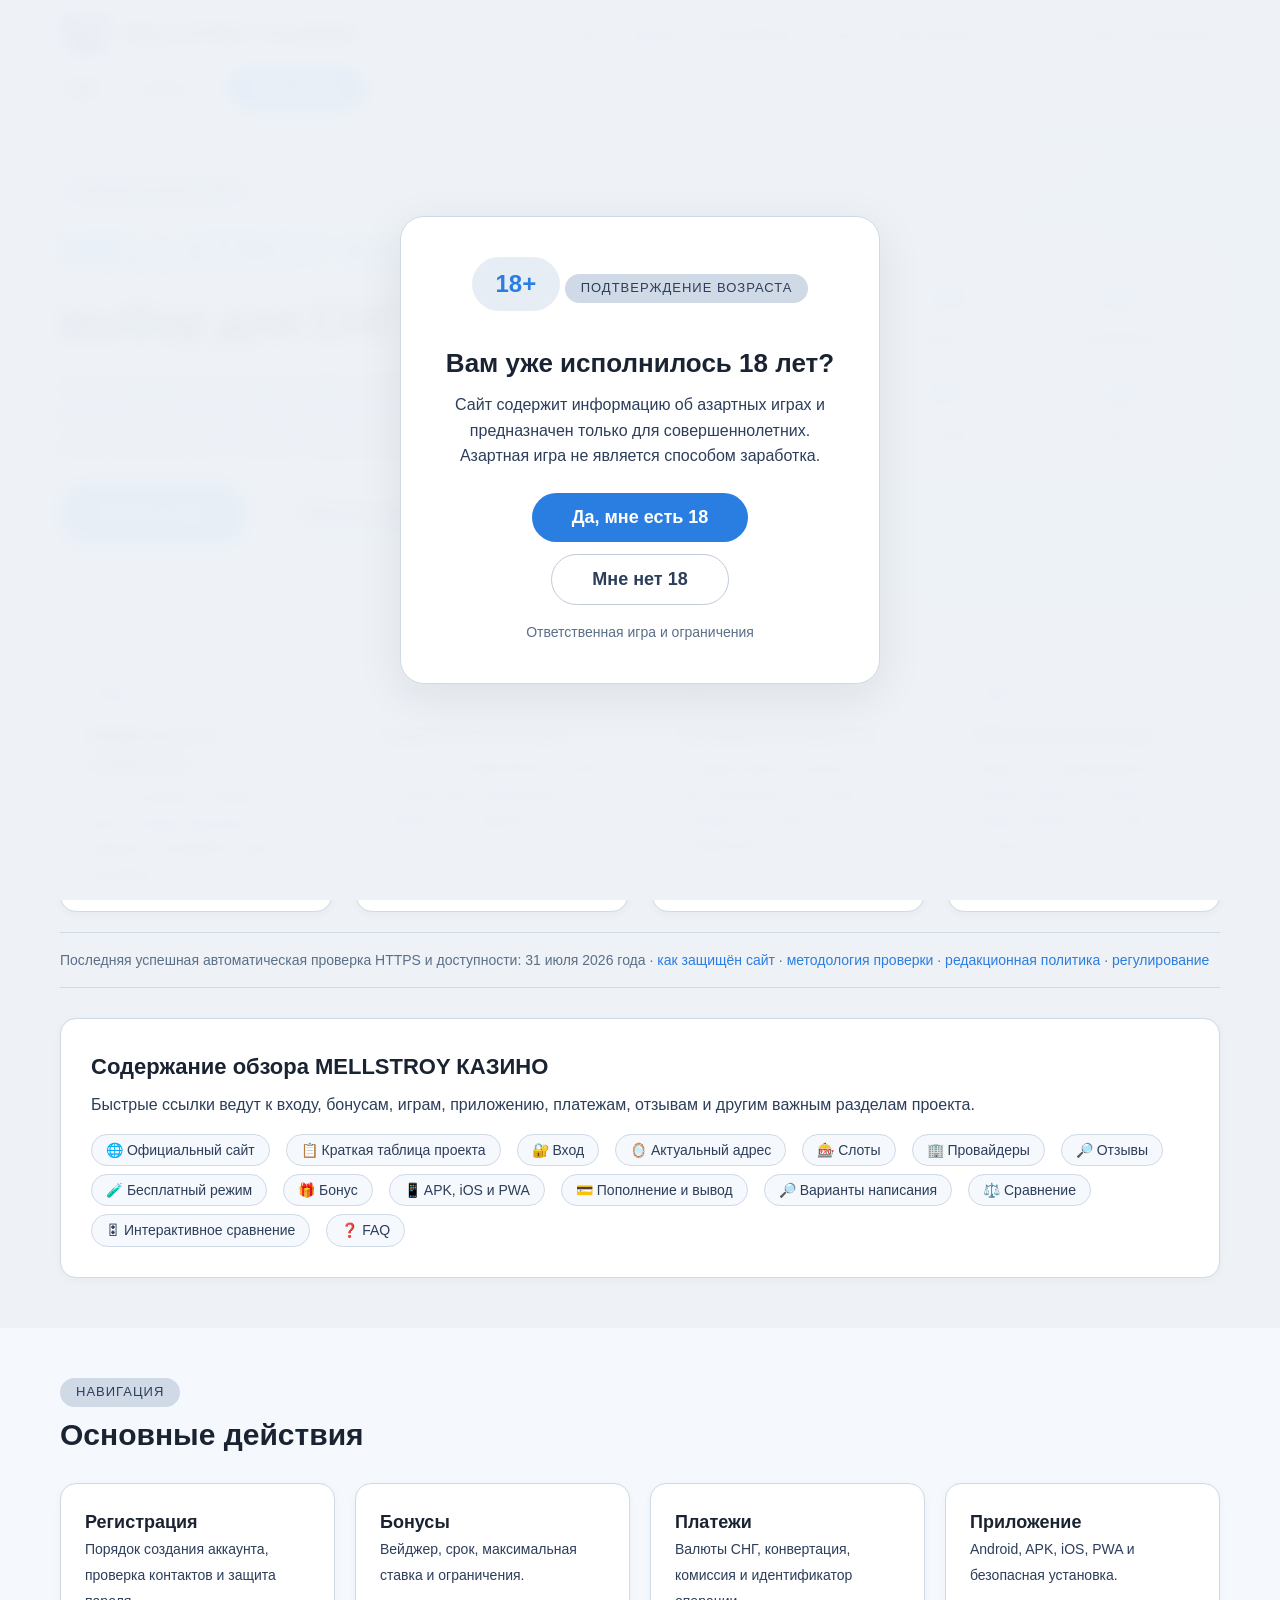
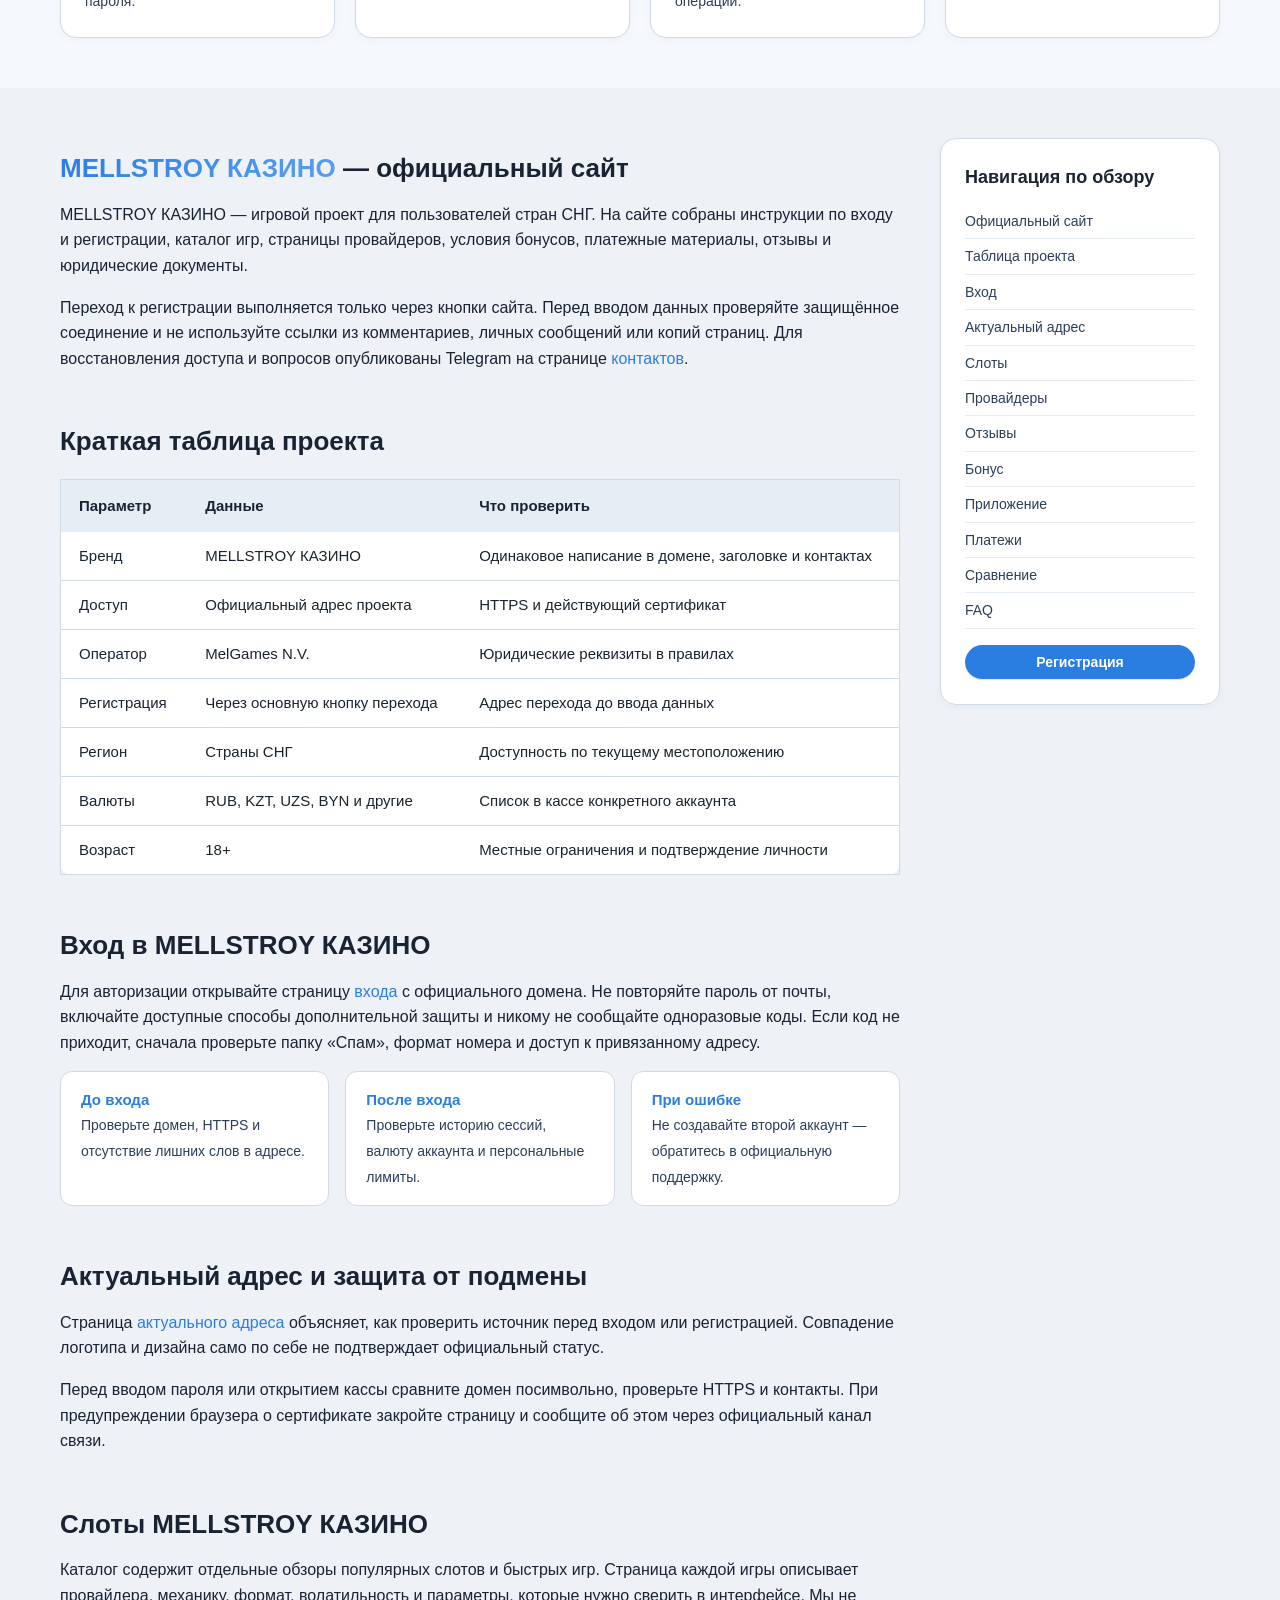
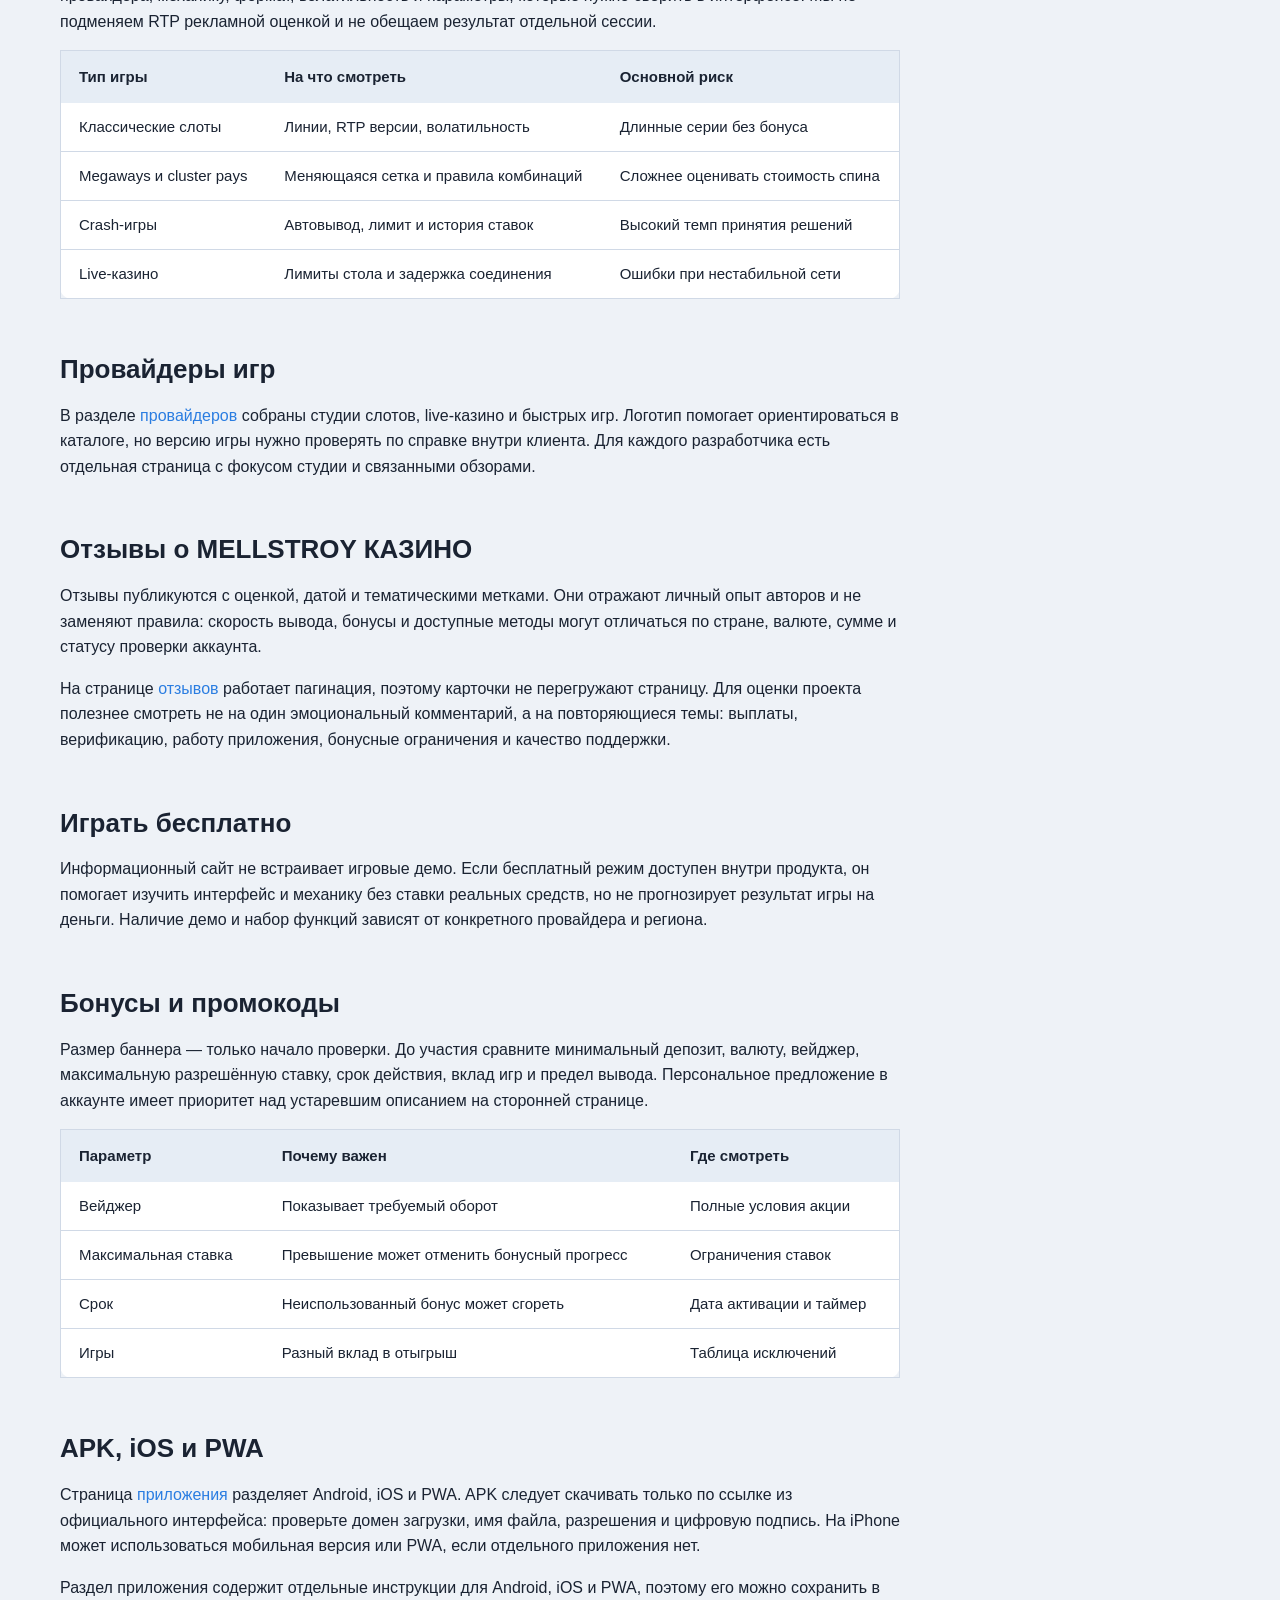
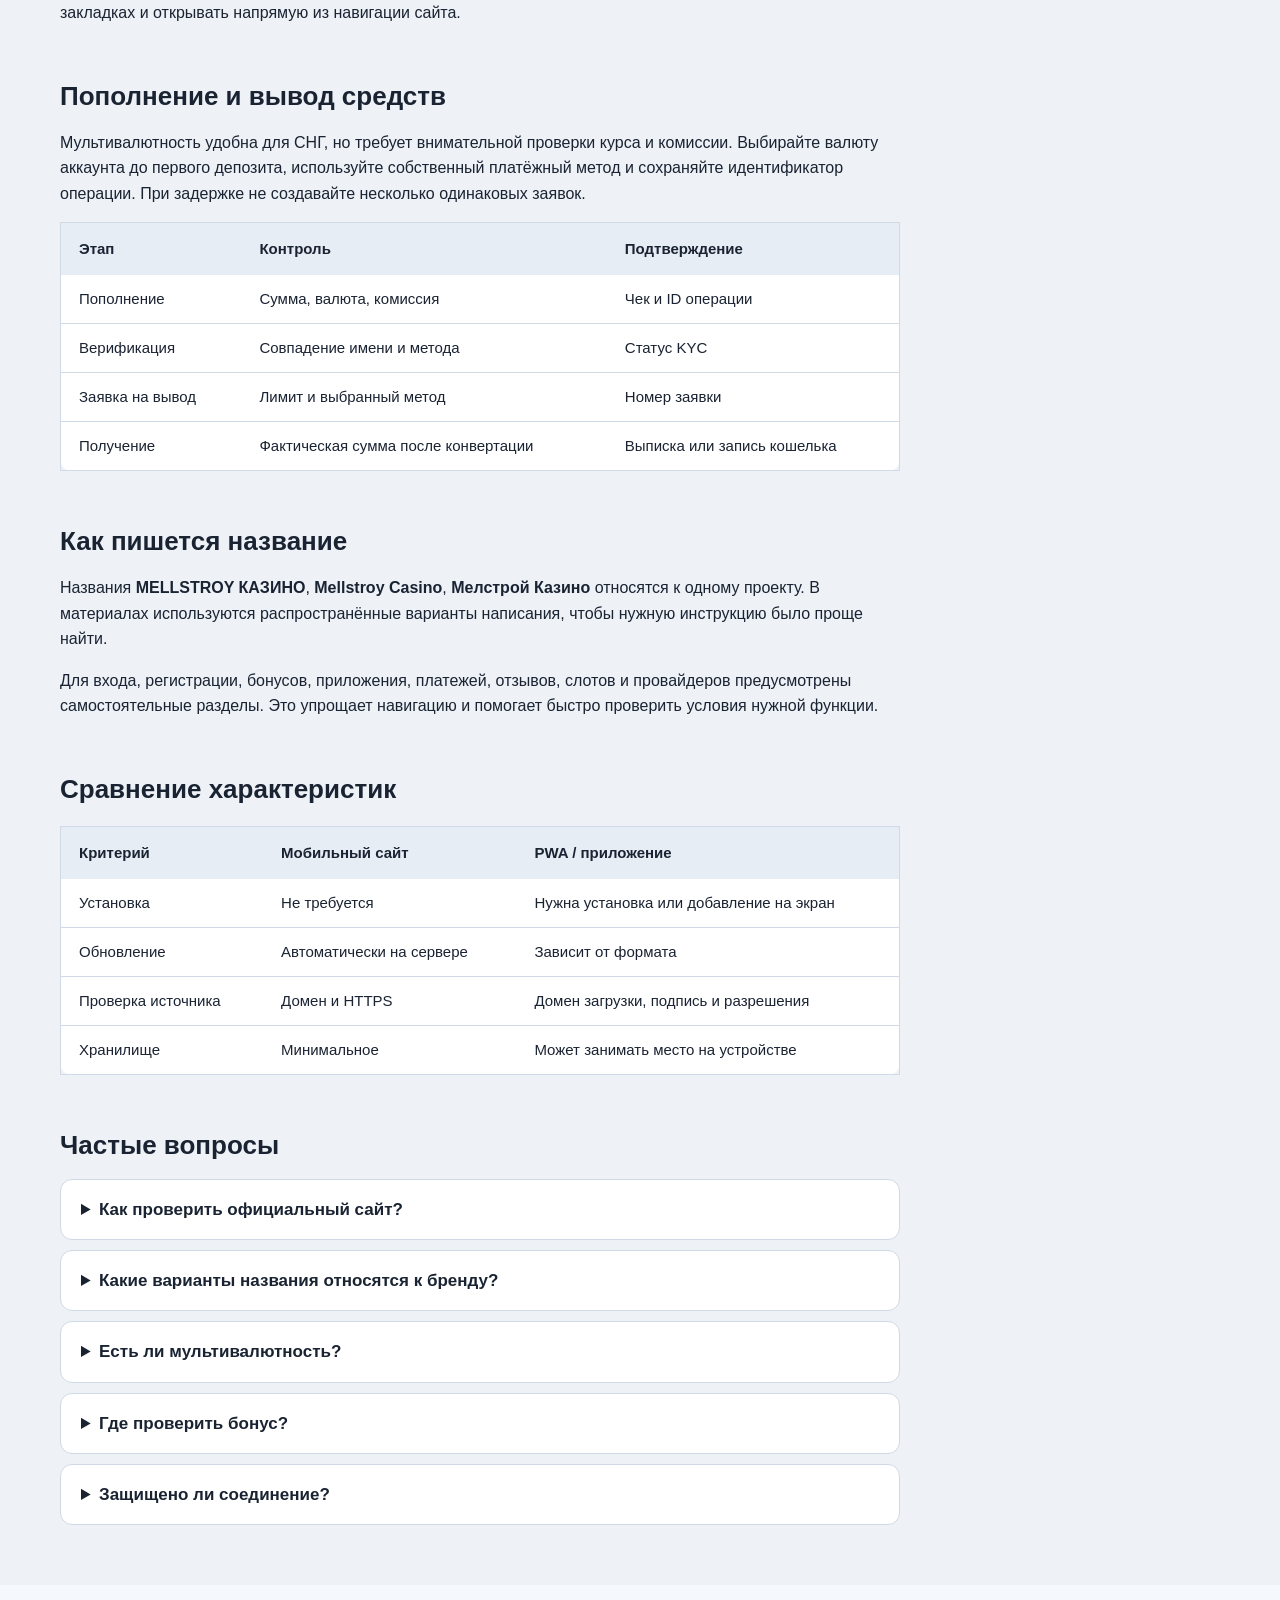
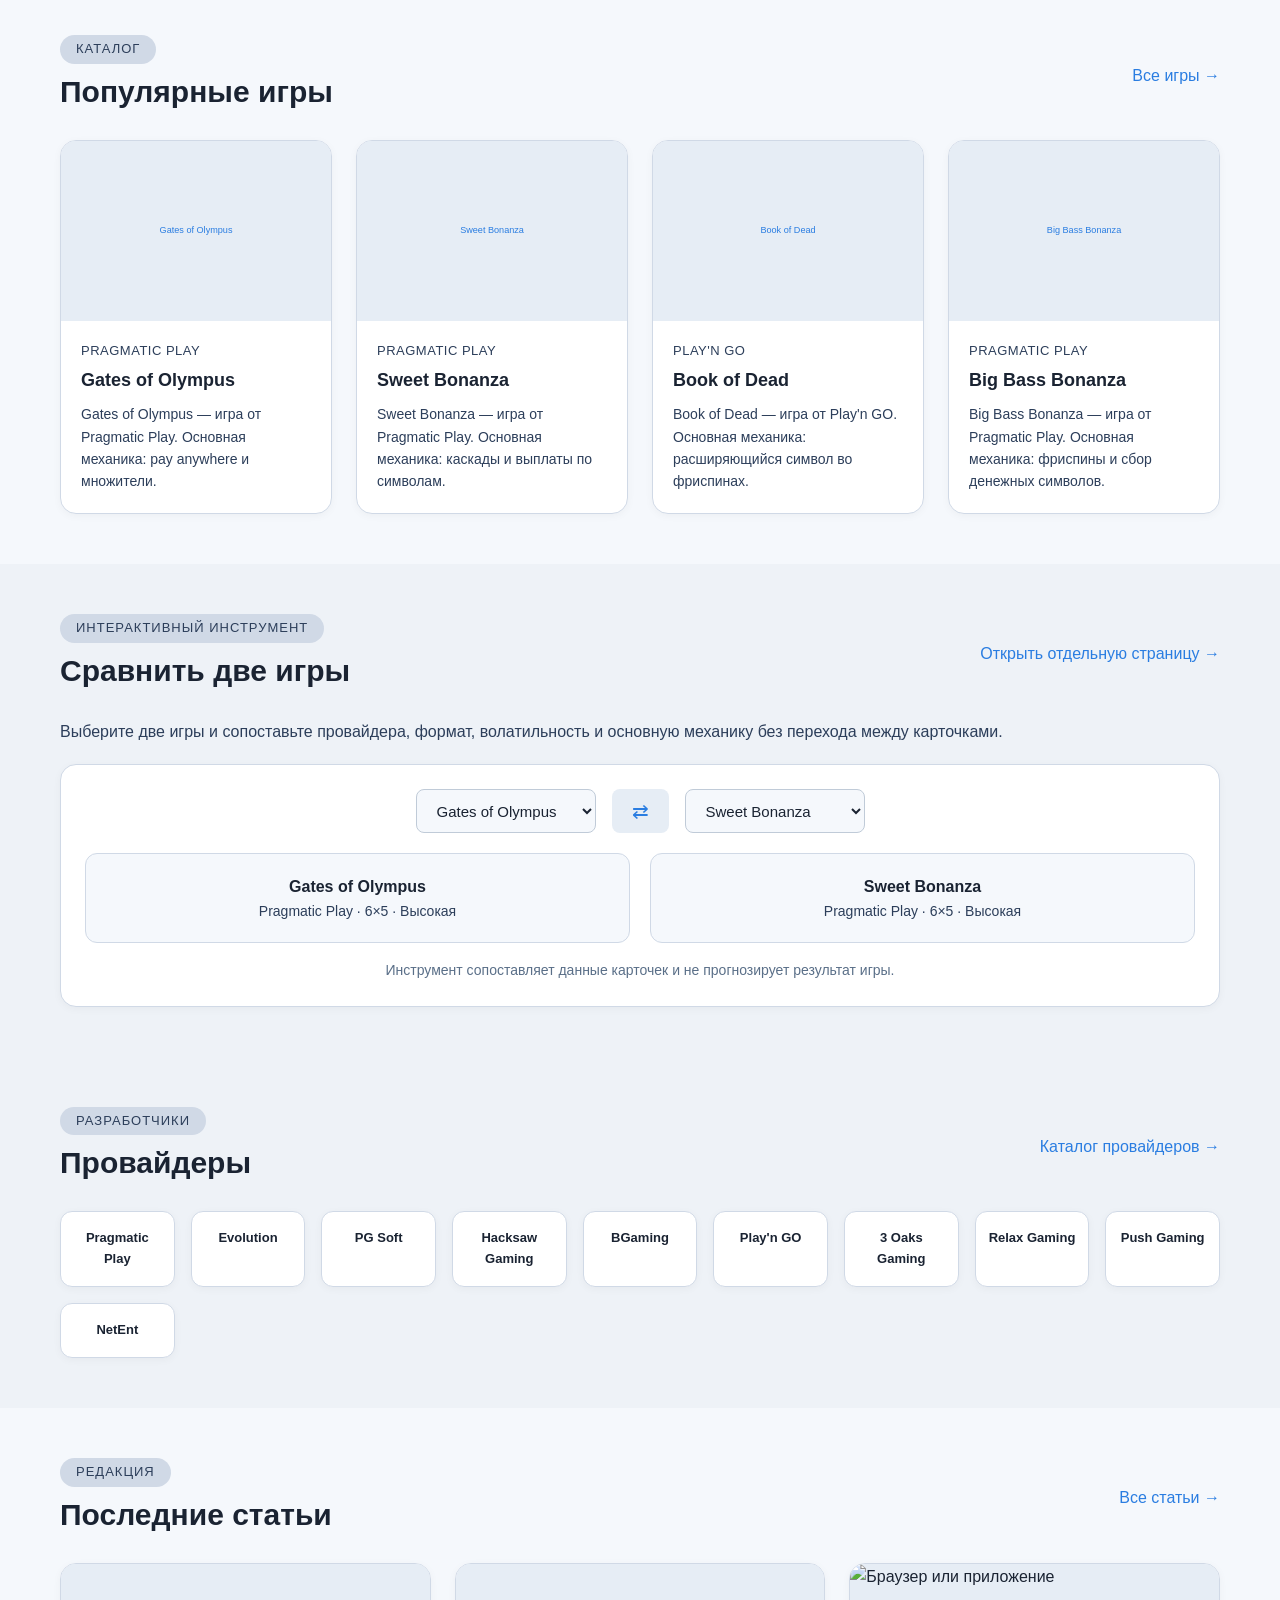
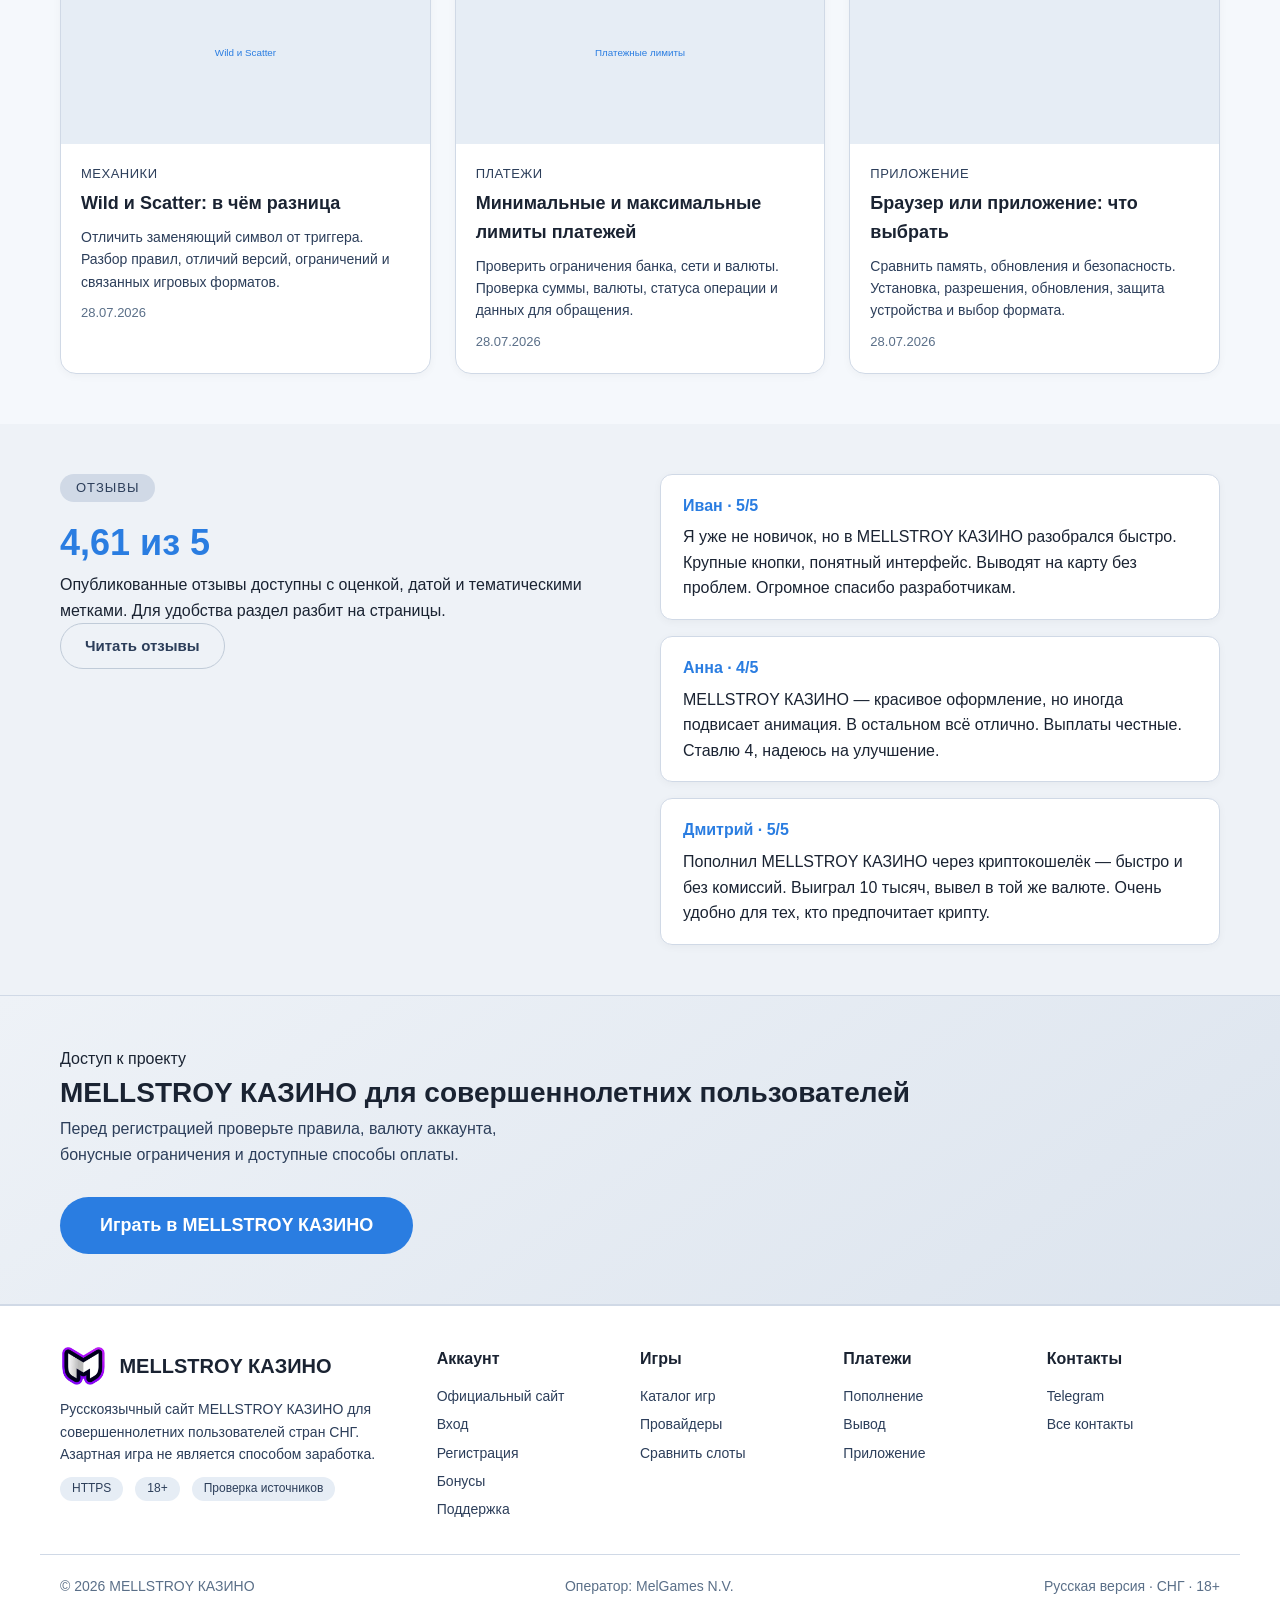
==== index.html @ 911ce582 "Update index.html" ====
<!doctype html>
<html lang="ru">
<head>
    <meta charset="utf-8">
    <meta name="viewport" content="width=device-width,initial-scale=1,viewport-fit=cover">
    <title>MELLSTROY КАЗИНО — официальный сайт для СНГ</title>
    <meta name="description" content="Официальный сайт MELLSTROY КАЗИНО для СНГ: вход, регистрация, бонусы, слоты, провайдеры, приложение, платежи, отзывы и правила.">
    <meta name="theme-color" content="#eef2f7">
    <link rel="canonical" href="https://ваш-сайт.com/">
    <meta property="og:type" content="website">
    <meta property="og:title" content="MELLSTROY КАЗИНО — официальный сайт для СНГ">
    <meta property="og:description" content="Официальный сайт MELLSTROY КАЗИНО для СНГ: вход, регистрация, бонусы, слоты, провайдеры, приложение, платежи, отзывы и правила.">
    <meta property="og:url" content="https://ваш-сайт.com/">
    <meta property="og:image" content="https://ваш-сайт.com/assets/img/og-cover.webp">
    <meta name="twitter:card" content="summary_large_image">

    <!-- Font Awesome -->
    <link rel="stylesheet" href="https://cdnjs.cloudflare.com/ajax/libs/font-awesome/6.0.0-beta3/css/all.min.css">

    <style>
        /* ===== ОБНУЛЕНИЕ И БАЗА (светлая тема) ===== */
        * {
            margin: 0;
            padding: 0;
            box-sizing: border-box;
        }

        body {
            font-family: 'Segoe UI', Tahoma, Geneva, Verdana, sans-serif;
            background: #eef2f7;
            color: #1a2332;
            line-height: 1.6;
        }

        .container {
            max-width: 1200px;
            margin: 0 auto;
            padding: 0 20px;
        }

        a {
            color: #2a7de1;
            text-decoration: none;
        }

        a:hover {
            color: #1a5fb4;
        }

        /* ===== СКИП-ССЫЛКА ===== */
        .skip {
            position: absolute;
            top: -100px;
            left: 10px;
            background: #2a7de1;
            color: #fff;
            padding: 10px 20px;
            border-radius: 0 0 8px 8px;
            z-index: 1000;
            font-weight: 700;
        }

        .skip:focus {
            top: 0;
        }

        /* ===== ШАПКА ===== */
        .site-header {
            background: #ffffff;
            padding: 12px 0;
            border-bottom: 2px solid #d0d9e6;
            position: sticky;
            top: 0;
            z-index: 100;
            box-shadow: 0 2px 12px rgba(0,0,0,0.06);
        }

        .header-row {
            display: flex;
            justify-content: space-between;
            align-items: center;
            flex-wrap: wrap;
            gap: 10px;
        }

        .brand {
            display: flex;
            align-items: center;
            gap: 12px;
            font-size: 22px;
            font-weight: 800;
            color: #1a2332;
        }

        .brand img {
            height: 44px;
            width: auto;
            display: block;
        }

        .menu-button {
            display: none;
            background: none;
            border: 1px solid #c0cbd8;
            color: #1a2332;
            padding: 8px 16px;
            border-radius: 8px;
            cursor: pointer;
            font-size: 16px;
        }

        .main-nav {
            display: flex;
            align-items: center;
            gap: 10px 20px;
            flex-wrap: wrap;
        }

        .main-nav a {
            color: #2c3e5a;
            font-weight: 500;
            font-size: 15px;
            transition: 0.3s;
        }

        .main-nav a:hover {
            color: #2a7de1;
        }

        .header-actions {
            display: flex;
            align-items: center;
            gap: 12px;
        }

        .age-badge {
            background: #d0d9e6;
            padding: 4px 12px;
            border-radius: 20px;
            font-weight: 700;
            color: #1a2332;
            font-size: 13px;
        }

        .btn {
            display: inline-block;
            padding: 10px 24px;
            border-radius: 30px;
            font-weight: 600;
            transition: 0.3s;
            border: none;
            cursor: pointer;
            font-size: 15px;
            text-align: center;
        }

        .btn.primary {
            background: #2a7de1;
            color: #ffffff;
        }

        .btn.primary:hover {
            background: #1a5fb4;
            transform: scale(1.04);
            box-shadow: 0 4px 16px rgba(42, 125, 225, 0.3);
        }

        .btn.ghost {
            background: transparent;
            color: #2c3e5a;
            border: 1px solid #c0cbd8;
        }

        .btn.ghost:hover {
            border-color: #2a7de1;
            color: #2a7de1;
        }

        .btn.large {
            padding: 14px 40px;
            font-size: 18px;
        }

        /* ===== ГЕРОЙ ===== */
        .page-hero {
            padding: 50px 0 60px;
            background: linear-gradient(145deg, #eef2f7 0%, #dce4ee 100%);
            border-radius: 0 0 40px 40px;
        }

        .hero-grid {
            display: grid;
            grid-template-columns: 2fr 1fr;
            gap: 40px;
            align-items: center;
        }

        .eyebrow {
            display: inline-block;
            background: #d0d9e6;
            padding: 4px 16px;
            border-radius: 20px;
            font-size: 13px;
            text-transform: uppercase;
            letter-spacing: 1px;
            color: #2c3e5a;
            margin-bottom: 12px;
        }

        .gradient-text {
            background: linear-gradient(135deg, #2a7de1, #5ba0f0);
            -webkit-background-clip: text;
            -webkit-text-fill-color: transparent;
        }

        .page-hero h1 {
            font-size: 44px;
            font-weight: 800;
            margin-bottom: 16px;
            color: #1a2332;
        }

        .page-hero p {
            font-size: 18px;
            color: #2c3e5a;
            max-width: 600px;
            margin-bottom: 24px;
        }

        .hero-buttons {
            display: flex;
            gap: 16px;
            flex-wrap: wrap;
        }

        .stats-card {
            display: grid;
            grid-template-columns: 1fr 1fr;
            gap: 20px;
            background: #ffffff;
            border: 1px solid #d0d9e6;
            border-radius: 20px;
            padding: 30px 24px;
            box-shadow: 0 4px 20px rgba(0,0,0,0.04);
        }

        .stats-card div {
            text-align: center;
        }

        .stats-card strong {
            display: block;
            font-size: 32px;
            color: #2a7de1;
        }

        .stats-card span {
            color: #2c3e5a;
            font-size: 14px;
        }

        /* ===== БЛОК ДОВЕРИЯ ===== */
        .section {
            padding: 50px 0;
        }

        .section.soft {
            background: #f5f8fc;
        }

        .trust-grid {
            display: grid;
            grid-template-columns: repeat(auto-fit, minmax(240px, 1fr));
            gap: 24px;
            margin-bottom: 20px;
        }

        .trust-card {
            background: #ffffff;
            border: 1px solid #d0d9e6;
            border-radius: 16px;
            padding: 24px;
            box-shadow: 0 2px 8px rgba(0,0,0,0.04);
        }

        .trust-card .trust-icon {
            display: inline-block;
            background: #e6edf5;
            padding: 6px 14px;
            border-radius: 30px;
            font-size: 13px;
            font-weight: 700;
            color: #2a7de1;
            margin-bottom: 10px;
        }

        .trust-card strong {
            display: block;
            font-size: 18px;
            color: #1a2332;
            margin-bottom: 6px;
        }

        .trust-card span {
            color: #2c3e5a;
            font-size: 14px;
        }

        .security-status {
            font-size: 14px;
            color: #5a6f88;
            padding: 16px 0;
            border-top: 1px solid #d0d9e6;
            border-bottom: 1px solid #d0d9e6;
            margin-bottom: 30px;
        }

        .security-status a {
            color: #2a7de1;
        }

        /* ===== НАВИГАЦИЯ ПО ОБЗОРУ ===== */
        .overview-nav {
            background: #ffffff;
            border: 1px solid #d0d9e6;
            border-radius: 16px;
            padding: 30px;
            box-shadow: 0 2px 8px rgba(0,0,0,0.04);
        }

        .overview-nav h2 {
            color: #1a2332;
            font-size: 22px;
            margin-bottom: 8px;
        }

        .overview-nav p {
            color: #2c3e5a;
            margin-bottom: 16px;
        }

        .overview-links {
            display: flex;
            flex-wrap: wrap;
            gap: 8px 16px;
        }

        .overview-links a {
            font-size: 14px;
            color: #2c3e5a;
            background: #f5f8fc;
            padding: 4px 14px;
            border-radius: 20px;
            border: 1px solid #d0d9e6;
            transition: 0.3s;
        }

        .overview-links a:hover {
            border-color: #2a7de1;
            color: #2a7de1;
        }

        /* ===== СЕКЦИЯ ДЕЙСТВИЙ ===== */
        .section-head {
            display: flex;
            justify-content: space-between;
            align-items: center;
            flex-wrap: wrap;
            margin-bottom: 24px;
        }

        .section-head .eyebrow {
            margin-bottom: 4px;
        }

        .section-head h2 {
            font-size: 30px;
            color: #1a2332;
        }

        .section-head a {
            color: #2a7de1;
        }

        .section-head a:hover {
            color: #1a5fb4;
        }

        .feature-grid {
            display: grid;
            grid-template-columns: repeat(auto-fit, minmax(220px, 1fr));
            gap: 20px;
        }

        .feature-grid a {
            background: #ffffff;
            border: 1px solid #d0d9e6;
            border-radius: 16px;
            padding: 24px;
            transition: 0.3s;
            text-decoration: none;
            box-shadow: 0 2px 8px rgba(0,0,0,0.04);
        }

        .feature-grid a:hover {
            border-color: #2a7de1;
            transform: translateY(-4px);
            box-shadow: 0 8px 24px rgba(42, 125, 225, 0.12);
        }

        .feature-grid a strong {
            display: block;
            color: #1a2332;
            font-size: 18px;
        }

        .feature-grid a span {
            color: #2c3e5a;
            font-size: 14px;
        }

        /* ===== КОНТЕНТ ===== */
        .home-overview {
            display: grid;
            grid-template-columns: 3fr 1fr;
            gap: 40px;
        }

        .prose h2 {
            font-size: 26px;
            color: #1a2332;
            margin: 40px 0 12px;
            padding-top: 10px;
        }

        .prose h2:first-child {
            margin-top: 0;
        }

        .prose p {
            color: #1a2332;
            margin-bottom: 16px;
        }

        .prose a {
            color: #2a7de1;
        }

        .table-wrap {
            overflow-x: auto;
            margin: 16px 0 24px;
        }

        .table-wrap table {
            width: 100%;
            background: #ffffff;
            border-radius: 12px;
            border-collapse: collapse;
            font-size: 15px;
            border: 1px solid #d0d9e6;
        }

        .table-wrap th {
            background: #e6edf5;
            color: #1a2332;
            padding: 14px 18px;
            text-align: left;
            font-weight: 600;
        }

        .table-wrap td {
            padding: 12px 18px;
            border-bottom: 1px solid #d0d9e6;
            color: #1a2332;
        }

        .table-wrap tr:last-child td {
            border-bottom: none;
        }

        .fact-list {
            display: grid;
            grid-template-columns: repeat(auto-fit, minmax(200px, 1fr));
            gap: 16px;
            margin: 16px 0 24px;
        }

        .fact-list div {
            background: #ffffff;
            border: 1px solid #d0d9e6;
            border-radius: 12px;
            padding: 16px 20px;
        }

        .fact-list div strong {
            display: block;
            color: #2a7de1;
            font-size: 15px;
        }

        .fact-list div span {
            color: #2c3e5a;
            font-size: 14px;
        }

        /* ===== FAQ ===== */
        .faq details {
            background: #ffffff;
            border: 1px solid #d0d9e6;
            border-radius: 12px;
            padding: 16px 20px;
            margin-bottom: 10px;
        }

        .faq summary {
            font-weight: 600;
            color: #1a2332;
            cursor: pointer;
            font-size: 17px;
        }

        .faq summary:hover {
            color: #2a7de1;
        }

        .faq details p {
            color: #2c3e5a;
            padding-top: 12px;
            margin: 0;
        }

        /* ===== КАРТОЧКИ ИГР ===== */
        .card-grid {
            display: grid;
            gap: 24px;
        }

        .card-grid-slots {
            grid-template-columns: repeat(auto-fit, minmax(260px, 1fr));
        }

        .content-card {
            background: #ffffff;
            border: 1px solid #d0d9e6;
            border-radius: 16px;
            overflow: hidden;
            transition: 0.3s;
            box-shadow: 0 2px 8px rgba(0,0,0,0.04);
        }

        .content-card:hover {
            border-color: #2a7de1;
            transform: translateY(-4px);
            box-shadow: 0 8px 24px rgba(42, 125, 225, 0.12);
        }

        .content-card a {
            display: block;
            text-decoration: none;
            color: inherit;
        }

        .card-media img {
            width: 100%;
            height: 180px;
            object-fit: cover;
            display: block;
            background: #e6edf5;
        }

        .card-copy {
            padding: 16px 20px 20px;
        }

        .card-copy span {
            font-size: 13px;
            color: #2c3e5a;
            text-transform: uppercase;
            letter-spacing: 0.5px;
        }

        .card-copy h2 {
            font-size: 18px;
            color: #1a2332;
            margin: 4px 0 8px;
        }

        .card-copy p {
            color: #2c3e5a;
            font-size: 14px;
        }

        .card-meta {
            display: flex;
            gap: 16px;
            margin-top: 10px;
            font-size: 13px;
            color: #5a6f88;
        }

        /* ===== ЛОГОТИПЫ ПРОВАЙДЕРОВ ===== */
        .logo-grid {
            display: grid;
            grid-template-columns: repeat(auto-fit, minmax(110px, 1fr));
            gap: 16px;
        }

        .logo-grid a {
            background: #ffffff;
            border: 1px solid #d0d9e6;
            border-radius: 12px;
            padding: 16px 12px;
            text-align: center;
            transition: 0.3s;
            text-decoration: none;
            box-shadow: 0 2px 8px rgba(0,0,0,0.04);
        }

        .logo-grid a:hover {
            border-color: #2a7de1;
            transform: scale(1.04);
        }

        .logo-grid img {
            max-width: 80px;
            height: 40px;
            object-fit: contain;
            display: block;
            margin: 0 auto 8px;
        }

        .logo-grid strong {
            font-size: 13px;
            color: #1a2332;
            display: block;
        }

        /* ===== ОТЗЫВЫ ===== */
        .split {
            display: grid;
            grid-template-columns: 1fr 1fr;
            gap: 40px;
            align-items: start;
        }

        .split h2 {
            font-size: 36px;
            color: #2a7de1;
        }

        .review-preview {
            display: flex;
            flex-direction: column;
            gap: 16px;
        }

        .review-preview article {
            background: #ffffff;
            border: 1px solid #d0d9e6;
            border-radius: 12px;
            padding: 18px 22px;
            box-shadow: 0 2px 8px rgba(0,0,0,0.04);
        }

        .review-preview article strong {
            color: #2a7de1;
        }

        .review-preview article p {
            color: #1a2332;
            margin-top: 6px;
        }

        /* ===== КНОПКА ПРИЗЫВА ===== */
        .footer-cta {
            background: linear-gradient(145deg, #eef2f7, #dce4ee);
            border-top: 1px solid #d0d9e6;
            border-bottom: 1px solid #d0d9e6;
            padding: 50px 0;
        }

        .footer-cta .container {
            display: flex;
            justify-content: space-between;
            align-items: center;
            flex-wrap: wrap;
            gap: 30px;
        }

        .footer-cta h2 {
            color: #1a2332;
            font-size: 28px;
        }

        .footer-cta p {
            color: #2c3e5a;
            max-width: 500px;
        }

        /* ===== ФУТЕР ===== */
        .site-footer {
            background: #ffffff;
            padding: 40px 0 20px;
            border-top: 1px solid #d0d9e6;
        }

        .footer-grid {
            display: grid;
            grid-template-columns: 2fr 1fr 1fr 1fr 1fr;
            gap: 30px;
        }

        .footer-brand p {
            color: #2c3e5a;
            font-size: 14px;
            margin: 12px 0;
        }

        .footer-trust {
            display: flex;
            gap: 12px;
        }

        .footer-trust span {
            background: #e6edf5;
            padding: 2px 12px;
            border-radius: 20px;
            font-size: 12px;
            color: #2c3e5a;
        }

        .footer-grid strong {
            color: #1a2332;
            display: block;
            margin-bottom: 10px;
        }

        .footer-grid a {
            display: block;
            color: #2c3e5a;
            font-size: 14px;
            padding: 3px 0;
            transition: 0.3s;
        }

        .footer-grid a:hover {
            color: #2a7de1;
        }

        .footer-bottom {
            border-top: 1px solid #d0d9e6;
            padding-top: 20px;
            margin-top: 30px;
            display: flex;
            justify-content: space-between;
            flex-wrap: wrap;
            font-size: 14px;
            color: #5a6f88;
        }

        /* ===== МОБИЛЬНАЯ ПАНЕЛЬ ===== */
        .mobile-bar {
            display: none;
            position: fixed;
            bottom: 0;
            left: 0;
            right: 0;
            background: #ffffff;
            border-top: 1px solid #d0d9e6;
            padding: 10px;
            gap: 10px;
            z-index: 200;
        }

        .mobile-bar a {
            flex: 1;
            text-align: center;
            padding: 10px;
            border-radius: 30px;
            font-weight: 600;
        }

        .mobile-bar a:first-child {
            background: transparent;
            border: 1px solid #c0cbd8;
            color: #1a2332;
        }

        .mobile-bar a:last-child {
            background: #2a7de1;
            color: #ffffff;
        }

        /* ===== ТОК-КАРТА (сайдбар) ===== */
        .toc-card {
            background: #ffffff;
            border: 1px solid #d0d9e6;
            border-radius: 16px;
            padding: 24px;
            position: sticky;
            top: 90px;
            align-self: start;
            box-shadow: 0 2px 8px rgba(0,0,0,0.04);
        }

        .toc-card strong {
            display: block;
            color: #1a2332;
            font-size: 18px;
            margin-bottom: 12px;
        }

        .toc-card a {
            display: block;
            color: #2c3e5a;
            padding: 6px 0;
            font-size: 14px;
            border-bottom: 1px solid #e6edf5;
        }

        .toc-card a:hover {
            color: #2a7de1;
        }

        .toc-card .btn {
            margin-top: 16px;
            width: 100%;
        }

        /* ===== AGE GATE ===== */
        .age-gate {
            position: fixed;
            top: 0;
            left: 0;
            right: 0;
            bottom: 0;
            background: rgba(238, 242, 247, 0.97);
            display: flex;
            align-items: center;
            justify-content: center;
            z-index: 1000;
            backdrop-filter: blur(8px);
        }

        .age-gate[hidden] {
            display: none;
        }

        .age-gate-card {
            background: #ffffff;
            border: 1px solid #d0d9e6;
            border-radius: 24px;
            padding: 40px;
            max-width: 480px;
            text-align: center;
            box-shadow: 0 12px 48px rgba(0,0,0,0.08);
        }

        .age-gate-mark {
            display: inline-block;
            background: #e6edf5;
            padding: 8px 24px;
            border-radius: 40px;
            font-size: 24px;
            font-weight: 800;
            color: #2a7de1;
        }

        .age-gate-card h2 {
            color: #1a2332;
            font-size: 26px;
            margin: 16px 0 8px;
        }

        .age-gate-card p {
            color: #2c3e5a;
            margin-bottom: 24px;
        }

        .age-gate-actions {
            display: flex;
            gap: 12px;
            justify-content: center;
            flex-wrap: wrap;
        }

        .age-gate-card a {
            display: block;
            margin-top: 16px;
            color: #5a6f88;
            font-size: 14px;
        }

        /* ===== АДАПТИВ ===== */
        @media (max-width: 992px) {
            .hero-grid {
                grid-template-columns: 1fr;
            }

            .home-overview {
                grid-template-columns: 1fr;
            }

            .toc-card {
                position: static;
            }

            .footer-grid {
                grid-template-columns: 1fr 1fr;
            }

            .split {
                grid-template-columns: 1fr;
            }
        }

        @media (max-width: 768px) {
            .menu-button {
                display: block;
            }

            .main-nav {
                display: none;
                width: 100%;
                flex-direction: column;
                align-items: stretch;
                padding: 16px 0;
                gap: 8px;
            }

            .main-nav.open {
                display: flex;
            }

            .header-actions {
                width: 100%;
                justify-content: center;
                padding-top: 12px;
                border-top: 1px solid #d0d9e6;
            }

            .page-hero h1 {
                font-size: 30px;
            }

            .stats-card {
                grid-template-columns: 1fr 1fr;
            }

            .footer-grid {
                grid-template-columns: 1fr;
            }

            .footer-cta .container {
                flex-direction: column;
                text-align: center;
            }

            .mobile-bar {
                display: flex;
            }

            .site-footer {
                padding-bottom: 80px;
            }

            .overview-links a {
                font-size: 12px;
                padding: 3px 10px;
            }
        }

        @media (max-width: 480px) {
            .page-hero h1 {
                font-size: 24px;
            }

            .btn.large {
                padding: 12px 24px;
                font-size: 16px;
            }

            .hero-buttons {
                flex-direction: column;
            }

            .age-gate-card {
                padding: 24px;
                margin: 16px;
            }
        }

        /* ===== СКРЫТЫЕ ЭЛЕМЕНТЫ ===== */
        [hidden] {
            display: none !important;
        }
    </style>
</head>
<body>

    <!-- ===== СКИП-ССЫЛКА ===== -->
    <a class="skip" href="#content">К содержанию</a>

    <!-- ===== AGE GATE ===== -->
    <div class="age-gate" data-age-gate role="dialog" aria-modal="true" aria-labelledby="age-gate-title">
        <div class="age-gate-card">
            <span class="age-gate-mark">18+</span>
            <p class="eyebrow">Подтверждение возраста</p>
            <h2 id="age-gate-title">Вам уже исполнилось 18 лет?</h2>
            <p>Сайт содержит информацию об азартных играх и предназначен только для совершеннолетних. Азартная игра не является способом заработка.</p>
            <div class="age-gate-actions">
                <button type="button" class="btn primary large" data-age-accept>Да, мне есть 18</button>
                <button type="button" class="btn ghost large" data-age-reject>Мне нет 18</button>
            </div>
            <a href="#responsible">Ответственная игра и ограничения</a>
        </div>
    </div>

    <!-- ===== ШАПКА ===== -->
    <header class="site-header">
        <div class="container header-row">
            <a class="brand" href="/">
                <!-- ВАШ ЛОГОТИП (файл logo.png лежит в той же папке) -->
                <img src="logo.png" alt="MELLSTROY КАЗИНО" loading="lazy">
                <span>MELLSTROY КАЗИНО</span>
            </a>
            <button class="menu-button" type="button" data-menu aria-label="Открыть меню">
                <i class="fas fa-bars"></i> Меню
            </button>
            <nav class="main-nav" data-nav>
                <a href="#slots">Игры</a>
                <a href="#comparison">Сравнить</a>
                <a href="#providers">Провайдеры</a>
                <a href="#bonus">Бонусы</a>
                <a href="#app">Приложение</a>
                <a href="#journal">Статьи</a>
                <a href="#reviews">Отзывы</a>
                <a href="#support">Поддержка</a>
            </nav>
            <div class="header-actions">
                <span class="age-badge" aria-label="Только для совершеннолетних">18+</span>
                <a class="btn ghost" href="#login">Войти</a>
                <a class="btn primary" href="https://mell636.com/?p=hkmq" rel="nofollow sponsored">Регистрация</a>
            </div>
        </div>
    </header>

    <!-- ===== ОСНОВНОЕ СОДЕРЖАНИЕ ===== -->
    <main id="content">

        <!-- ===== ГЕРОЙ ===== -->
        <section class="page-hero">
            <div class="container hero-grid">
                <div>
                    <span class="eyebrow">Официальный сайт</span>
                    <h1><span class="gradient-text">MELLSTROY КАЗИНО</span> — лучший выбор для СНГ</h1>
                    <p>Обзор официального проекта MELLSTROY КАЗИНО на русском языке: вход и регистрация, игры, бонусы, мультивалютные платежи, мобильный доступ, отзывы и правила безопасности.</p>
                    <div class="hero-buttons">
                        <a class="btn primary large" href="https://mell636.com/?p=hkmq" rel="nofollow sponsored">Начать игру</a>
                        <a class="btn ghost large" href="#rules">Изучить правила</a>
                    </div>
                </div>
                <aside class="stats-card">
                    <div><strong>24</strong><span>обзора игр</span></div>
                    <div><strong>20</strong><span>провайдеров</span></div>
                    <div><strong>67</strong><span>отзывов</span></div>
                    <div><strong>13</strong><span>валют</span></div>
                </aside>
            </div>
        </section>

        <!-- ===== БЛОК ДОВЕРИЯ ===== -->
        <section class="section">
            <div class="container">
                <div class="trust-grid">
                    <article class="trust-card">
                        <span class="trust-icon">TLS</span>
                        <strong>Шифрованное соединение</strong>
                        <span>HTTPS защищает передачу данных между браузером и сервером. Проверяйте домен и сертификат.</span>
                    </article>
                    <article class="trust-card">
                        <span class="trust-icon">CSP</span>
                        <strong>Защитные заголовки</strong>
                        <span>CSP, HSTS, SAMEORIGIN, nosniff и ограничение разрешений снижают риск подмены контента.</span>
                    </article>
                    <article class="trust-card">
                        <span class="trust-icon">✓</span>
                        <strong>Проверка материалов</strong>
                        <span>У каждой важной страницы есть дата обновления, источники, методология и канал для исправлений.</span>
                    </article>
                    <article class="trust-card">
                        <span class="trust-icon">18+</span>
                        <strong>Ответственная игра</strong>
                        <span>Возрастное подтверждение, правила лимитов и отдельный раздел помощи при потере контроля.</span>
                    </article>
                </div>
                <div class="security-status">
                    Последняя успешная автоматическая проверка HTTPS и доступности: 31 июля 2026 года ·
                    <a href="#security">как защищён сайт</a> ·
                    <a href="#methodology">методология проверки</a> ·
                    <a href="#editorial">редакционная политика</a> ·
                    <a href="#regulation">регулирование</a>
                </div>
                <div class="overview-nav">
                    <h2>Содержание обзора MELLSTROY КАЗИНО</h2>
                    <p>Быстрые ссылки ведут к входу, бонусам, играм, приложению, платежам, отзывам и другим важным разделам проекта.</p>
                    <div class="overview-links">
                        <a href="#official">🌐 Официальный сайт</a>
                        <a href="#summary">📋 Краткая таблица проекта</a>
                        <a href="#login">🔐 Вход</a>
                        <a href="#address">🪞 Актуальный адрес</a>
                        <a href="#slots">🎰 Слоты</a>
                        <a href="#providers">🏢 Провайдеры</a>
                        <a href="#reviews">🔎 Отзывы</a>
                        <a href="#demo">🧪 Бесплатный режим</a>
                        <a href="#bonus">🎁 Бонус</a>
                        <a href="#app">📱 APK, iOS и PWA</a>
                        <a href="#payments">💳 Пополнение и вывод</a>
                        <a href="#queries">🔎 Варианты написания</a>
                        <a href="#comparison">⚖️ Сравнение</a>
                        <a href="#slot-tool">🎛 Интерактивное сравнение</a>
                        <a href="#home-faq">❓ FAQ</a>
                    </div>
                </div>
            </div>
        </section>

        <!-- ===== ОСНОВНЫЕ ДЕЙСТВИЯ ===== -->
        <section class="section soft">
            <div class="container">
                <div class="section-head">
                    <div>
                        <span class="eyebrow">Навигация</span>
                        <h2>Основные действия</h2>
                    </div>
                </div>
                <div class="feature-grid">
                    <a href="#registration">
                        <strong>Регистрация</strong>
                        <span>Порядок создания аккаунта, проверка контактов и защита пароля.</span>
                    </a>
                    <a href="#bonus">
                        <strong>Бонусы</strong>
                        <span>Вейджер, срок, максимальная ставка и ограничения.</span>
                    </a>
                    <a href="#payments">
                        <strong>Платежи</strong>
                        <span>Валюты СНГ, конвертация, комиссия и идентификатор операции.</span>
                    </a>
                    <a href="#app">
                        <strong>Приложение</strong>
                        <span>Android, APK, iOS, PWA и безопасная установка.</span>
                    </a>
                </div>
            </div>
        </section>

        <!-- ===== ОСНОВНОЙ КОНТЕНТ ===== -->
        <section class="section">
            <div class="container home-overview">
                <article class="prose">

                    <h2 id="official"><span class="gradient-text">MELLSTROY КАЗИНО</span> — официальный сайт</h2>
                    <p>MELLSTROY КАЗИНО — игровой проект для пользователей стран СНГ. На сайте собраны инструкции по входу и регистрации, каталог игр, страницы провайдеров, условия бонусов, платежные материалы, отзывы и юридические документы.</p>
                    <p>Переход к регистрации выполняется только через кнопки сайта. Перед вводом данных проверяйте защищённое соединение и не используйте ссылки из комментариев, личных сообщений или копий страниц. Для восстановления доступа и вопросов опубликованы Telegram на странице <a href="#contacts">контактов</a>.</p>

                    <h2 id="summary">Краткая таблица проекта</h2>
                    <div class="table-wrap">
                        <table>
                            <thead>
                                <tr><th>Параметр</th><th>Данные</th><th>Что проверить</th></tr>
                            </thead>
                            <tbody>
                                <tr><td>Бренд</td><td>MELLSTROY КАЗИНО</td><td>Одинаковое написание в домене, заголовке и контактах</td></tr>
                                <tr><td>Доступ</td><td>Официальный адрес проекта</td><td>HTTPS и действующий сертификат</td></tr>
                                <tr><td>Оператор</td><td>MelGames N.V.</td><td>Юридические реквизиты в правилах</td></tr>
                                <tr><td>Регистрация</td><td>Через основную кнопку перехода</td><td>Адрес перехода до ввода данных</td></tr>
                                <tr><td>Регион</td><td>Страны СНГ</td><td>Доступность по текущему местоположению</td></tr>
                                <tr><td>Валюты</td><td>RUB, KZT, UZS, BYN и другие</td><td>Список в кассе конкретного аккаунта</td></tr>
                                <tr><td>Возраст</td><td>18+</td><td>Местные ограничения и подтверждение личности</td></tr>
                            </tbody>
                        </table>
                    </div>

                    <h2 id="login">Вход в MELLSTROY КАЗИНО</h2>
                    <p>Для авторизации открывайте страницу <a href="#login">входа</a> с официального домена. Не повторяйте пароль от почты, включайте доступные способы дополнительной защиты и никому не сообщайте одноразовые коды. Если код не приходит, сначала проверьте папку «Спам», формат номера и доступ к привязанному адресу.</p>
                    <div class="fact-list">
                        <div><strong>До входа</strong><span>Проверьте домен, HTTPS и отсутствие лишних слов в адресе.</span></div>
                        <div><strong>После входа</strong><span>Проверьте историю сессий, валюту аккаунта и персональные лимиты.</span></div>
                        <div><strong>При ошибке</strong><span>Не создавайте второй аккаунт — обратитесь в официальную поддержку.</span></div>
                    </div>

                    <h2 id="address">Актуальный адрес и защита от подмены</h2>
                    <p>Страница <a href="#address">актуального адреса</a> объясняет, как проверить источник перед входом или регистрацией. Совпадение логотипа и дизайна само по себе не подтверждает официальный статус.</p>
                    <p>Перед вводом пароля или открытием кассы сравните домен посимвольно, проверьте HTTPS и контакты. При предупреждении браузера о сертификате закройте страницу и сообщите об этом через официальный канал связи.</p>

                    <h2 id="slots">Слоты MELLSTROY КАЗИНО</h2>
                    <p>Каталог содержит отдельные обзоры популярных слотов и быстрых игр. Страница каждой игры описывает провайдера, механику, формат, волатильность и параметры, которые нужно сверить в интерфейсе. Мы не подменяем RTP рекламной оценкой и не обещаем результат отдельной сессии.</p>
                    <div class="table-wrap">
                        <table>
                            <thead>
                                <tr><th>Тип игры</th><th>На что смотреть</th><th>Основной риск</th></tr>
                            </thead>
                            <tbody>
                                <tr><td>Классические слоты</td><td>Линии, RTP версии, волатильность</td><td>Длинные серии без бонуса</td></tr>
                                <tr><td>Megaways и cluster pays</td><td>Меняющаяся сетка и правила комбинаций</td><td>Сложнее оценивать стоимость спина</td></tr>
                                <tr><td>Crash-игры</td><td>Автовывод, лимит и история ставок</td><td>Высокий темп принятия решений</td></tr>
                                <tr><td>Live-казино</td><td>Лимиты стола и задержка соединения</td><td>Ошибки при нестабильной сети</td></tr>
                            </tbody>
                        </table>
                    </div>

                    <h2 id="providers">Провайдеры игр</h2>
                    <p>В разделе <a href="#providers">провайдеров</a> собраны студии слотов, live-казино и быстрых игр. Логотип помогает ориентироваться в каталоге, но версию игры нужно проверять по справке внутри клиента. Для каждого разработчика есть отдельная страница с фокусом студии и связанными обзорами.</p>

                    <h2 id="reviews">Отзывы о MELLSTROY КАЗИНО</h2>
                    <p>Отзывы публикуются с оценкой, датой и тематическими метками. Они отражают личный опыт авторов и не заменяют правила: скорость вывода, бонусы и доступные методы могут отличаться по стране, валюте, сумме и статусу проверки аккаунта.</p>
                    <p>На странице <a href="#reviews">отзывов</a> работает пагинация, поэтому карточки не перегружают страницу. Для оценки проекта полезнее смотреть не на один эмоциональный комментарий, а на повторяющиеся темы: выплаты, верификацию, работу приложения, бонусные ограничения и качество поддержки.</p>

                    <h2 id="demo">Играть бесплатно</h2>
                    <p>Информационный сайт не встраивает игровые демо. Если бесплатный режим доступен внутри продукта, он помогает изучить интерфейс и механику без ставки реальных средств, но не прогнозирует результат игры на деньги. Наличие демо и набор функций зависят от конкретного провайдера и региона.</p>

                    <h2 id="bonus">Бонусы и промокоды</h2>
                    <p>Размер баннера — только начало проверки. До участия сравните минимальный депозит, валюту, вейджер, максимальную разрешённую ставку, срок действия, вклад игр и предел вывода. Персональное предложение в аккаунте имеет приоритет над устаревшим описанием на сторонней странице.</p>
                    <div class="table-wrap">
                        <table>
                            <thead>
                                <tr><th>Параметр</th><th>Почему важен</th><th>Где смотреть</th></tr>
                            </thead>
                            <tbody>
                                <tr><td>Вейджер</td><td>Показывает требуемый оборот</td><td>Полные условия акции</td></tr>
                                <tr><td>Максимальная ставка</td><td>Превышение может отменить бонусный прогресс</td><td>Ограничения ставок</td></tr>
                                <tr><td>Срок</td><td>Неиспользованный бонус может сгореть</td><td>Дата активации и таймер</td></tr>
                                <tr><td>Игры</td><td>Разный вклад в отыгрыш</td><td>Таблица исключений</td></tr>
                            </tbody>
                        </table>
                    </div>

                    <h2 id="app">APK, iOS и PWA</h2>
                    <p>Страница <a href="#app">приложения</a> разделяет Android, iOS и PWA. APK следует скачивать только по ссылке из официального интерфейса: проверьте домен загрузки, имя файла, разрешения и цифровую подпись. На iPhone может использоваться мобильная версия или PWA, если отдельного приложения нет.</p>
                    <p>Раздел приложения содержит отдельные инструкции для Android, iOS и PWA, поэтому его можно сохранить в закладках и открывать напрямую из навигации сайта.</p>

                    <h2 id="payments">Пополнение и вывод средств</h2>
                    <p>Мультивалютность удобна для СНГ, но требует внимательной проверки курса и комиссии. Выбирайте валюту аккаунта до первого депозита, используйте собственный платёжный метод и сохраняйте идентификатор операции. При задержке не создавайте несколько одинаковых заявок.</p>
                    <div class="table-wrap">
                        <table>
                            <thead>
                                <tr><th>Этап</th><th>Контроль</th><th>Подтверждение</th></tr>
                            </thead>
                            <tbody>
                                <tr><td>Пополнение</td><td>Сумма, валюта, комиссия</td><td>Чек и ID операции</td></tr>
                                <tr><td>Верификация</td><td>Совпадение имени и метода</td><td>Статус KYC</td></tr>
                                <tr><td>Заявка на вывод</td><td>Лимит и выбранный метод</td><td>Номер заявки</td></tr>
                                <tr><td>Получение</td><td>Фактическая сумма после конвертации</td><td>Выписка или запись кошелька</td></tr>
                            </tbody>
                        </table>
                    </div>

                    <h2 id="queries">Как пишется название</h2>
                    <p>Названия <strong>MELLSTROY КАЗИНО</strong>, <strong>Mellstroy Casino</strong>, <strong>Мелстрой Казино</strong> относятся к одному проекту. В материалах используются распространённые варианты написания, чтобы нужную инструкцию было проще найти.</p>
                    <p>Для входа, регистрации, бонусов, приложения, платежей, отзывов, слотов и провайдеров предусмотрены самостоятельные разделы. Это упрощает навигацию и помогает быстро проверить условия нужной функции.</p>

                    <h2 id="comparison">Сравнение характеристик</h2>
                    <div class="table-wrap">
                        <table>
                            <thead>
                                <tr><th>Критерий</th><th>Мобильный сайт</th><th>PWA / приложение</th></tr>
                            </thead>
                            <tbody>
                                <tr><td>Установка</td><td>Не требуется</td><td>Нужна установка или добавление на экран</td></tr>
                                <tr><td>Обновление</td><td>Автоматически на сервере</td><td>Зависит от формата</td></tr>
                                <tr><td>Проверка источника</td><td>Домен и HTTPS</td><td>Домен загрузки, подпись и разрешения</td></tr>
                                <tr><td>Хранилище</td><td>Минимальное</td><td>Может занимать место на устройстве</td></tr>
                            </tbody>
                        </table>
                    </div>

                    <h2 id="home-faq">Частые вопросы</h2>
                    <div class="faq">
                        <details>
                            <summary>Как проверить официальный сайт?</summary>
                            <p>Открывайте разделы через главное меню, проверяйте HTTPS, контакты и адрес перехода перед вводом данных. Не используйте ссылки из случайных сообщений.</p>
                        </details>
                        <details>
                            <summary>Какие варианты названия относятся к бренду?</summary>
                            <p>MELLSTROY КАЗИНО, Mellstroy Casino, Мелстрой Казино — всё это названия проекта.</p>
                        </details>
                        <details>
                            <summary>Есть ли мультивалютность?</summary>
                            <p>Сайт описывает RUB, KZT, UZS, BYN, AMD, AZN, GEL, KGS, MDL, TJS, USD, EUR и USDT. Фактическая доступность зависит от страны и аккаунта.</p>
                        </details>
                        <details>
                            <summary>Где проверить бонус?</summary>
                            <p>На странице бонуса показано, какие параметры сверять: минимальный депозит, вейджер, максимальную ставку, срок и список игр.</p>
                        </details>
                        <details>
                            <summary>Защищено ли соединение?</summary>
                            <p>На боевом домене используется HTTPS/TLS; сайт также отправляет CSP, HSTS, X-Frame-Options и другие защитные заголовки.</p>
                        </details>
                    </div>
                </article>

                <!-- ===== САЙДБАР ===== -->
                <aside class="toc-card">
                    <strong>Навигация по обзору</strong>
                    <a href="#official">Официальный сайт</a>
                    <a href="#summary">Таблица проекта</a>
                    <a href="#login">Вход</a>
                    <a href="#address">Актуальный адрес</a>
                    <a href="#slots">Слоты</a>
                    <a href="#providers">Провайдеры</a>
                    <a href="#reviews">Отзывы</a>
                    <a href="#bonus">Бонус</a>
                    <a href="#app">Приложение</a>
                    <a href="#payments">Платежи</a>
                    <a href="#comparison">Сравнение</a>
                    <a href="#home-faq">FAQ</a>
                    <a class="btn primary" href="https://mell636.com/?p=hkmq" rel="nofollow sponsored">Регистрация</a>
                </aside>
            </div>
        </section>

        <!-- ===== ПОПУЛЯРНЫЕ ИГРЫ ===== -->
        <section class="section soft" id="slots">
            <div class="container">
                <div class="section-head">
                    <div>
                        <span class="eyebrow">Каталог</span>
                        <h2>Популярные игры</h2>
                    </div>
                    <a href="#slots">Все игры →</a>
                </div>
                <div class="card-grid card-grid-slots">
                    <article class="content-card content-card-slots">
                        <a href="#game1">
                            <figure class="card-media">
                                <img src="data:image/svg+xml,%3Csvg xmlns='http://www.w3.org/2000/svg' width='1200' height='630' viewBox='0 0 1200 630'%3E%3Crect width='1200' height='630' fill='%23e6edf5'/%3E%3Ctext x='600' y='315' font-family='sans-serif' font-size='32' fill='%232a7de1' text-anchor='middle' dominant-baseline='middle'%3EGates of Olympus%3C/text%3E%3C/svg%3E" alt="Gates of Olympus" width="1200" height="630" loading="lazy">
                            </figure>
                            <div class="card-copy">
                                <span>Pragmatic Play</span>
                                <h2>Gates of Olympus</h2>
                                <p>Gates of Olympus — игра от Pragmatic Play. Основная механика: pay anywhere и множители.</p>
                            </div>
                        </a>
                    </article>
                    <article class="content-card content-card-slots">
                        <a href="#game2">
                            <figure class="card-media">
                                <img src="data:image/svg+xml,%3Csvg xmlns='http://www.w3.org/2000/svg' width='1200' height='630' viewBox='0 0 1200 630'%3E%3Crect width='1200' height='630' fill='%23e6edf5'/%3E%3Ctext x='600' y='315' font-family='sans-serif' font-size='32' fill='%232a7de1' text-anchor='middle' dominant-baseline='middle'%3ESweet Bonanza%3C/text%3E%3C/svg%3E" alt="Sweet Bonanza" width="1200" height="630" loading="lazy">
                            </figure>
                            <div class="card-copy">
                                <span>Pragmatic Play</span>
                                <h2>Sweet Bonanza</h2>
                                <p>Sweet Bonanza — игра от Pragmatic Play. Основная механика: каскады и выплаты по символам.</p>
                            </div>
                        </a>
                    </article>
                    <article class="content-card content-card-slots">
                        <a href="#game3">
                            <figure class="card-media">
                                <img src="data:image/svg+xml,%3Csvg xmlns='http://www.w3.org/2000/svg' width='1200' height='630' viewBox='0 0 1200 630'%3E%3Crect width='1200' height='630' fill='%23e6edf5'/%3E%3Ctext x='600' y='315' font-family='sans-serif' font-size='32' fill='%232a7de1' text-anchor='middle' dominant-baseline='middle'%3EBook of Dead%3C/text%3E%3C/svg%3E" alt="Book of Dead" width="1200" height="630" loading="lazy">
                            </figure>
                            <div class="card-copy">
                                <span>Play'n GO</span>
                                <h2>Book of Dead</h2>
                                <p>Book of Dead — игра от Play'n GO. Основная механика: расширяющийся символ во фриспинах.</p>
                            </div>
                        </a>
                    </article>
                    <article class="content-card content-card-slots">
                        <a href="#game4">
                            <figure class="card-media">
                                <img src="data:image/svg+xml,%3Csvg xmlns='http://www.w3.org/2000/svg' width='1200' height='630' viewBox='0 0 1200 630'%3E%3Crect width='1200' height='630' fill='%23e6edf5'/%3E%3Ctext x='600' y='315' font-family='sans-serif' font-size='32' fill='%232a7de1' text-anchor='middle' dominant-baseline='middle'%3EBig Bass Bonanza%3C/text%3E%3C/svg%3E" alt="Big Bass Bonanza" width="1200" height="630" loading="lazy">
                            </figure>
                            <div class="card-copy">
                                <span>Pragmatic Play</span>
                                <h2>Big Bass Bonanza</h2>
                                <p>Big Bass Bonanza — игра от Pragmatic Play. Основная механика: фриспины и сбор денежных символов.</p>
                            </div>
                        </a>
                    </article>
                </div>
            </div>
        </section>

        <!-- ===== ИНТЕРАКТИВНОЕ СРАВНЕНИЕ ===== -->
        <section class="section" id="slot-tool">
            <div class="container">
                <div class="section-head">
                    <div>
                        <span class="eyebrow">Интерактивный инструмент</span>
                        <h2>Сравнить две игры</h2>
                    </div>
                    <a href="#comparison">Открыть отдельную страницу →</a>
                </div>
                <p class="section-intro" style="color:#2c3e5a; margin-bottom:20px;">Выберите две игры и сопоставьте провайдера, формат, волатильность и основную механику без перехода между карточками.</p>
                <div class="slot-comparison" style="background:#ffffff; border:1px solid #d0d9e6; border-radius:16px; padding:24px; box-shadow:0 2px 8px rgba(0,0,0,0.04);">
                    <div style="display:flex; gap:16px; flex-wrap:wrap; justify-content:center; margin-bottom:20px;">
                        <select style="background:#f5f8fc; color:#1a2332; border:1px solid #c0cbd8; padding:10px 16px; border-radius:8px; font-size:15px; min-width:180px;">
                            <option>Gates of Olympus</option>
                            <option>Sweet Bonanza</option>
                            <option>Book of Dead</option>
                            <option>Big Bass Bonanza</option>
                        </select>
                        <button style="background:#e6edf5; color:#2a7de1; border:none; padding:10px 20px; border-radius:8px; font-size:20px; cursor:pointer;">⇄</button>
                        <select style="background:#f5f8fc; color:#1a2332; border:1px solid #c0cbd8; padding:10px 16px; border-radius:8px; font-size:15px; min-width:180px;">
                            <option>Sweet Bonanza</option>
                            <option>Gates of Olympus</option>
                            <option>Book of Dead</option>
                            <option>Big Bass Bonanza</option>
                        </select>
                    </div>
                    <div style="display:grid; grid-template-columns:1fr 1fr; gap:20px;">
                        <div style="background:#f5f8fc; border-radius:12px; padding:20px; text-align:center; border:1px solid #d0d9e6;">
                            <strong style="color:#1a2332;">Gates of Olympus</strong>
                            <p style="color:#2c3e5a; font-size:14px;">Pragmatic Play · 6×5 · Высокая</p>
                        </div>
                        <div style="background:#f5f8fc; border-radius:12px; padding:20px; text-align:center; border:1px solid #d0d9e6;">
                            <strong style="color:#1a2332;">Sweet Bonanza</strong>
                            <p style="color:#2c3e5a; font-size:14px;">Pragmatic Play · 6×5 · Высокая</p>
                        </div>
                    </div>
                    <p style="text-align:center; color:#5a6f88; font-size:14px; margin-top:16px;">Инструмент сопоставляет данные карточек и не прогнозирует результат игры.</p>
                </div>
            </div>
        </section>

        <!-- ===== ПРОВАЙДЕРЫ ===== -->
        <section class="section" id="providers">
            <div class="container">
                <div class="section-head">
                    <div>
                        <span class="eyebrow">Разработчики</span>
                        <h2>Провайдеры</h2>
                    </div>
                    <a href="#providers">Каталог провайдеров →</a>
                </div>
                <div class="logo-grid">
                    <a href="#provider1"><strong>Pragmatic Play</strong></a>
                    <a href="#provider2"><strong>Evolution</strong></a>
                    <a href="#provider3"><strong>PG Soft</strong></a>
                    <a href="#provider4"><strong>Hacksaw Gaming</strong></a>
                    <a href="#provider5"><strong>BGaming</strong></a>
                    <a href="#provider6"><strong>Play'n GO</strong></a>
                    <a href="#provider7"><strong>3 Oaks Gaming</strong></a>
                    <a href="#provider8"><strong>Relax Gaming</strong></a>
                    <a href="#provider9"><strong>Push Gaming</strong></a>
                    <a href="#provider10"><strong>NetEnt</strong></a>
                </div>
            </div>
        </section>

        <!-- ===== ПОСЛЕДНИЕ СТАТЬИ ===== -->
        <section class="section soft" id="journal">
            <div class="container">
                <div class="section-head">
                    <div>
                        <span class="eyebrow">Редакция</span>
                        <h2>Последние статьи</h2>
                    </div>
                    <a href="#journal">Все статьи →</a>
                </div>
                <div class="card-grid card-grid-slots">
                    <article class="content-card">
                        <a href="#article1">
                            <figure class="card-media">
                                <img src="data:image/svg+xml,%3Csvg xmlns='http://www.w3.org/2000/svg' width='1200' height='630' viewBox='0 0 1200 630'%3E%3Crect width='1200' height='630' fill='%23e6edf5'/%3E%3Ctext x='600' y='315' font-family='sans-serif' font-size='32' fill='%232a7de1' text-anchor='middle' dominant-baseline='middle'%3EWild и Scatter%3C/text%3E%3C/svg%3E" alt="Wild и Scatter" width="1200" height="630" loading="lazy">
                            </figure>
                            <div class="card-copy">
                                <span>Механики</span>
                                <h2>Wild и Scatter: в чём разница</h2>
                                <p>Отличить заменяющий символ от триггера. Разбор правил, отличий версий, ограничений и связанных игровых форматов.</p>
                                <div class="card-meta"><time datetime="2026-07-28">28.07.2026</time></div>
                            </div>
                        </a>
                    </article>
                    <article class="content-card">
                        <a href="#article2">
                            <figure class="card-media">
                                <img src="data:image/svg+xml,%3Csvg xmlns='http://www.w3.org/2000/svg' width='1200' height='630' viewBox='0 0 1200 630'%3E%3Crect width='1200' height='630' fill='%23e6edf5'/%3E%3Ctext x='600' y='315' font-family='sans-serif' font-size='32' fill='%232a7de1' text-anchor='middle' dominant-baseline='middle'%3EПлатежные лимиты%3C/text%3E%3C/svg%3E" alt="Платежные лимиты" width="1200" height="630" loading="lazy">
                            </figure>
                            <div class="card-copy">
                                <span>Платежи</span>
                                <h2>Минимальные и максимальные лимиты платежей</h2>
                                <p>Проверить ограничения банка, сети и валюты. Проверка суммы, валюты, статуса операции и данных для обращения.</p>
                                <div class="card-meta"><time datetime="2026-07-28">28.07.2026</time></div>
                            </div>
                        </a>
                    </article>
                    <article class="content-card">
                        <a href="#article3">
                            <figure class="card-media">
                                <img src="data:image/svg+xml,%3Csvg xmlns='http://www.w3.org/2000/svg' width='1200' height='630' viewBox='0 0 1200 630'%3E%3Crect width='1200' height='630' fill='%23e6edf5'/%3E%3Ctext x='600' y='315' font-family='sans-serif' font-size='32' fill='%232a7de1' text-anchor='middle' dominant-baseline='middle'%EБраузер vs Приложение%3C/text%3E%3C/svg%3E" alt="Браузер или приложение" width="1200" height="630" loading="lazy">
                            </figure>
                            <div class="card-copy">
                                <span>Приложение</span>
                                <h2>Браузер или приложение: что выбрать</h2>
                                <p>Сравнить память, обновления и безопасность. Установка, разрешения, обновления, защита устройства и выбор формата.</p>
                                <div class="card-meta"><time datetime="2026-07-28">28.07.2026</time></div>
                            </div>
                        </a>
                    </article>
                </div>
            </div>
        </section>

        <!-- ===== ОТЗЫВЫ ===== -->
        <section class="section" id="reviews">
            <div class="container split">
                <div>
                    <span class="eyebrow">Отзывы</span>
                    <h2>4,61 из 5</h2>
                    <p>Опубликованные отзывы доступны с оценкой, датой и тематическими метками. Для удобства раздел разбит на страницы.</p>
                    <a class="btn ghost" href="#reviews">Читать отзывы</a>
                </div>
                <div class="review-preview">
                    <article>
                        <strong>Иван · 5/5</strong>
                        <p>Я уже не новичок, но в MELLSTROY КАЗИНО разобрался быстро. Крупные кнопки, понятный интерфейс. Выводят на карту без проблем. Огромное спасибо разработчикам.</p>
                    </article>
                    <article>
                        <strong>Анна · 4/5</strong>
                        <p>MELLSTROY КАЗИНО — красивое оформление, но иногда подвисает анимация. В остальном всё отлично. Выплаты честные. Ставлю 4, надеюсь на улучшение.</p>
                    </article>
                    <article>
                        <strong>Дмитрий · 5/5</strong>
                        <p>Пополнил MELLSTROY КАЗИНО через криптокошелёк — быстро и без комиссий. Выиграл 10 тысяч, вывел в той же валюте. Очень удобно для тех, кто предпочитает крипту.</p>
                    </article>
                </div>
            </div>
        </section>

    </main>

    <!-- ===== ПРИЗЫВ ===== -->
    <section class="footer-cta">
        <div class="container">
            <div>
                <span>Доступ к проекту</span>
                <h2>MELLSTROY КАЗИНО для совершеннолетних пользователей</h2>
                <p>Перед регистрацией проверьте правила, валюту аккаунта, бонусные ограничения и доступные способы оплаты.</p>
            </div>
            <a class="btn primary large" href="https://mell636.com/?p=hkmq" rel="nofollow sponsored">Играть в MELLSTROY КАЗИНО</a>
        </div>
    </section>

    <!-- ===== ФУТЕР ===== -->
    <footer class="site-footer">
        <div class="container footer-grid">
            <div class="footer-brand">
                <div style="display:flex; align-items:center; gap:12px;">
                    <img src="logo.png" alt="MELLSTROY КАЗИНО" style="height:40px; width:auto;">
                    <span style="font-size:20px; font-weight:800; color:#1a2332;">MELLSTROY КАЗИНО</span>
                </div>
                <p>Русскоязычный сайт MELLSTROY КАЗИНО для совершеннолетних пользователей стран СНГ. Азартная игра не является способом заработка.</p>
                <div class="footer-trust"><span>HTTPS</span><span>18+</span><span>Проверка источников</span></div>
            </div>
            <div><strong>Аккаунт</strong><a href="#official">Официальный сайт</a><a href="#login">Вход</a><a href="#registration">Регистрация</a><a href="#bonus">Бонусы</a><a href="#support">Поддержка</a></div>
            <div><strong>Игры</strong><a href="#slots">Каталог игр</a><a href="#providers">Провайдеры</a><a href="#comparison">Сравнить слоты</a></div>
            <div><strong>Платежи</strong><a href="#payments">Пополнение</a><a href="#withdrawal">Вывод</a><a href="#app">Приложение</a></div>
            <div><strong>Контакты</strong><a href="#telegram">Telegram</a><a href="#contacts">Все контакты</a></div>
        </div>
        <div class="container footer-bottom">
            <span>© 2026 MELLSTROY КАЗИНО</span>
            <span>Оператор: MelGames N.V.</span>
            <span>Русская версия · СНГ · 18+</span>
        </div>
    </footer>

    <!-- ===== МОБИЛЬНАЯ ПАНЕЛЬ ===== -->
    <div class="mobile-bar">
        <a href="#login">Войти</a>
        <a href="https://mell636.com/?p=hkmq" rel="nofollow sponsored">Играть</a>
    </div>

    <!-- ===== СКРИПТЫ ===== -->
    <script>
        (function() {
            'use strict';

            // ===== AGE GATE =====
            const ageGate = document.querySelector('[data-age-gate]');
            const ageAccept = document.querySelector('[data-age-accept]');
            const ageReject = document.querySelector('[data-age-reject]');

            if (localStorage.getItem('ageVerified') === 'true') {
                if (ageGate) ageGate.hidden = true;
            }

            if (ageAccept) {
                ageAccept.addEventListener('click', function() {
                    localStorage.setItem('ageVerified', 'true');
                    if (ageGate) ageGate.hidden = true;
                });
            }

            if (ageReject) {
                ageReject.addEventListener('click', function() {
                    window.location.href = 'https://www.google.com';
                });
            }

            // ===== МОБИЛЬНОЕ МЕНЮ =====
            const menuButton = document.querySelector('[data-menu]');
            const nav = document.querySelector('[data-nav]');

            if (menuButton && nav) {
                menuButton.addEventListener('click', function() {
                    nav.classList.toggle('open');
                    const expanded = nav.classList.contains('open');
                    menuButton.setAttribute('aria-expanded', expanded);
                    menuButton.innerHTML = expanded ?
                        '<i class="fas fa-times"></i> Закрыть' :
                        '<i class="fas fa-bars"></i> Меню';
                });
            }

            // ===== ПЛАВНАЯ ПРОКРУТКА =====
            document.querySelectorAll('a[href^="#"]').forEach(anchor => {
                anchor.addEventListener('click', function(e) {
                    const targetId = this.getAttribute('href');
                    if (targetId === '#') return;
                    const targetElement = document.querySelector(targetId);
                    if (targetElement) {
                        e.preventDefault();
                        const headerOffset = 80;
                        const elementPosition = targetElement.getBoundingClientRect().top;
                        const offsetPosition = elementPosition + window.pageYOffset - headerOffset;
                        window.scrollTo({
                            top: offsetPosition,
                            behavior: 'smooth'
                        });
                    }
                });
            });

            // ===== АНИМАЦИЯ ПОЯВЛЕНИЯ =====
            const observer = new IntersectionObserver((entries) => {
                entries.forEach(entry => {
                    if (entry.isIntersecting) {
                        entry.target.style.opacity = '1';
                        entry.target.style.transform = 'translateY(0)';
                    }
                });
            }, { threshold: 0.1 });

            document.querySelectorAll('.trust-card, .feature-grid a, .content-card, .review-preview article, .logo-grid a')
                .forEach(el => {
                    el.style.opacity = '0';
                    el.style.transform = 'translateY(20px)';
                    el.style.transition = 'opacity 0.5s ease, transform 0.5s ease';
                    observer.observe(el);
                });

            console.log('MELLSTROY КАЗИНО — сайт успешно загружен!');
        })();
    </script>

</body>
</html>
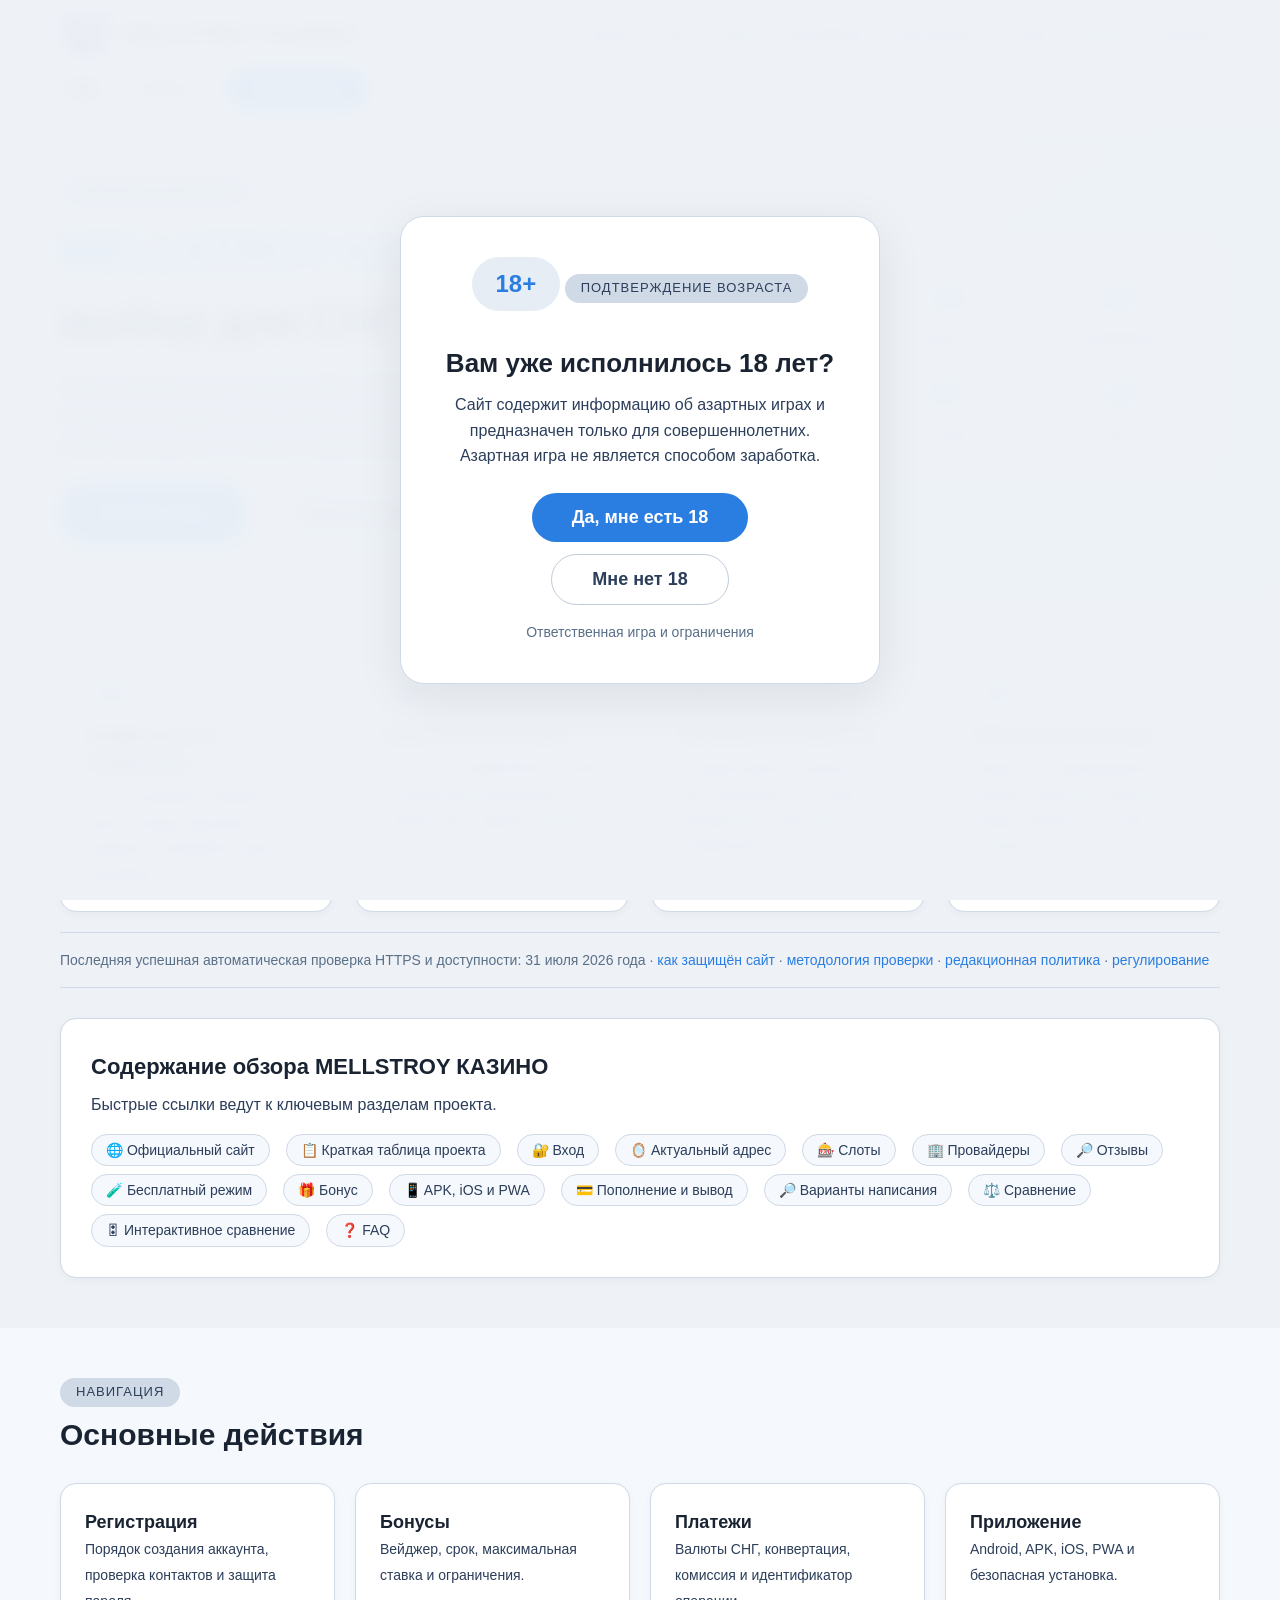
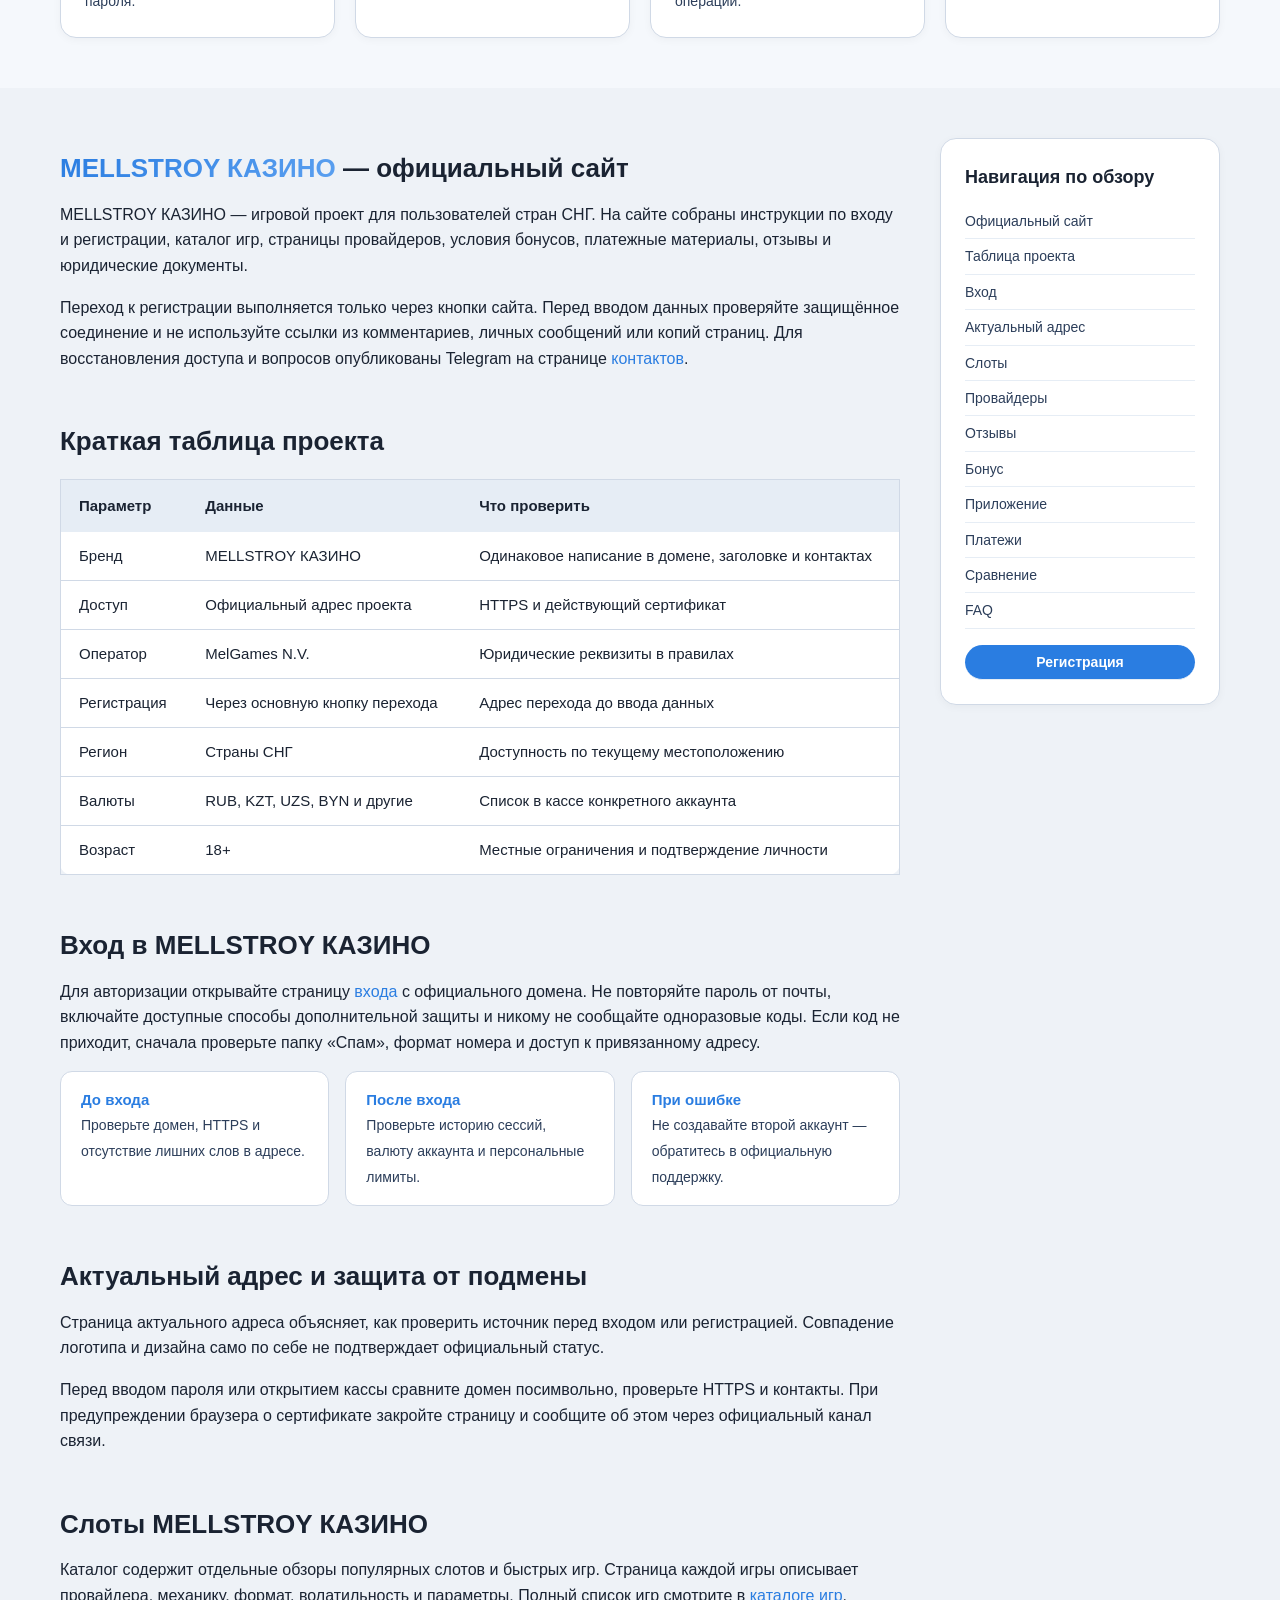
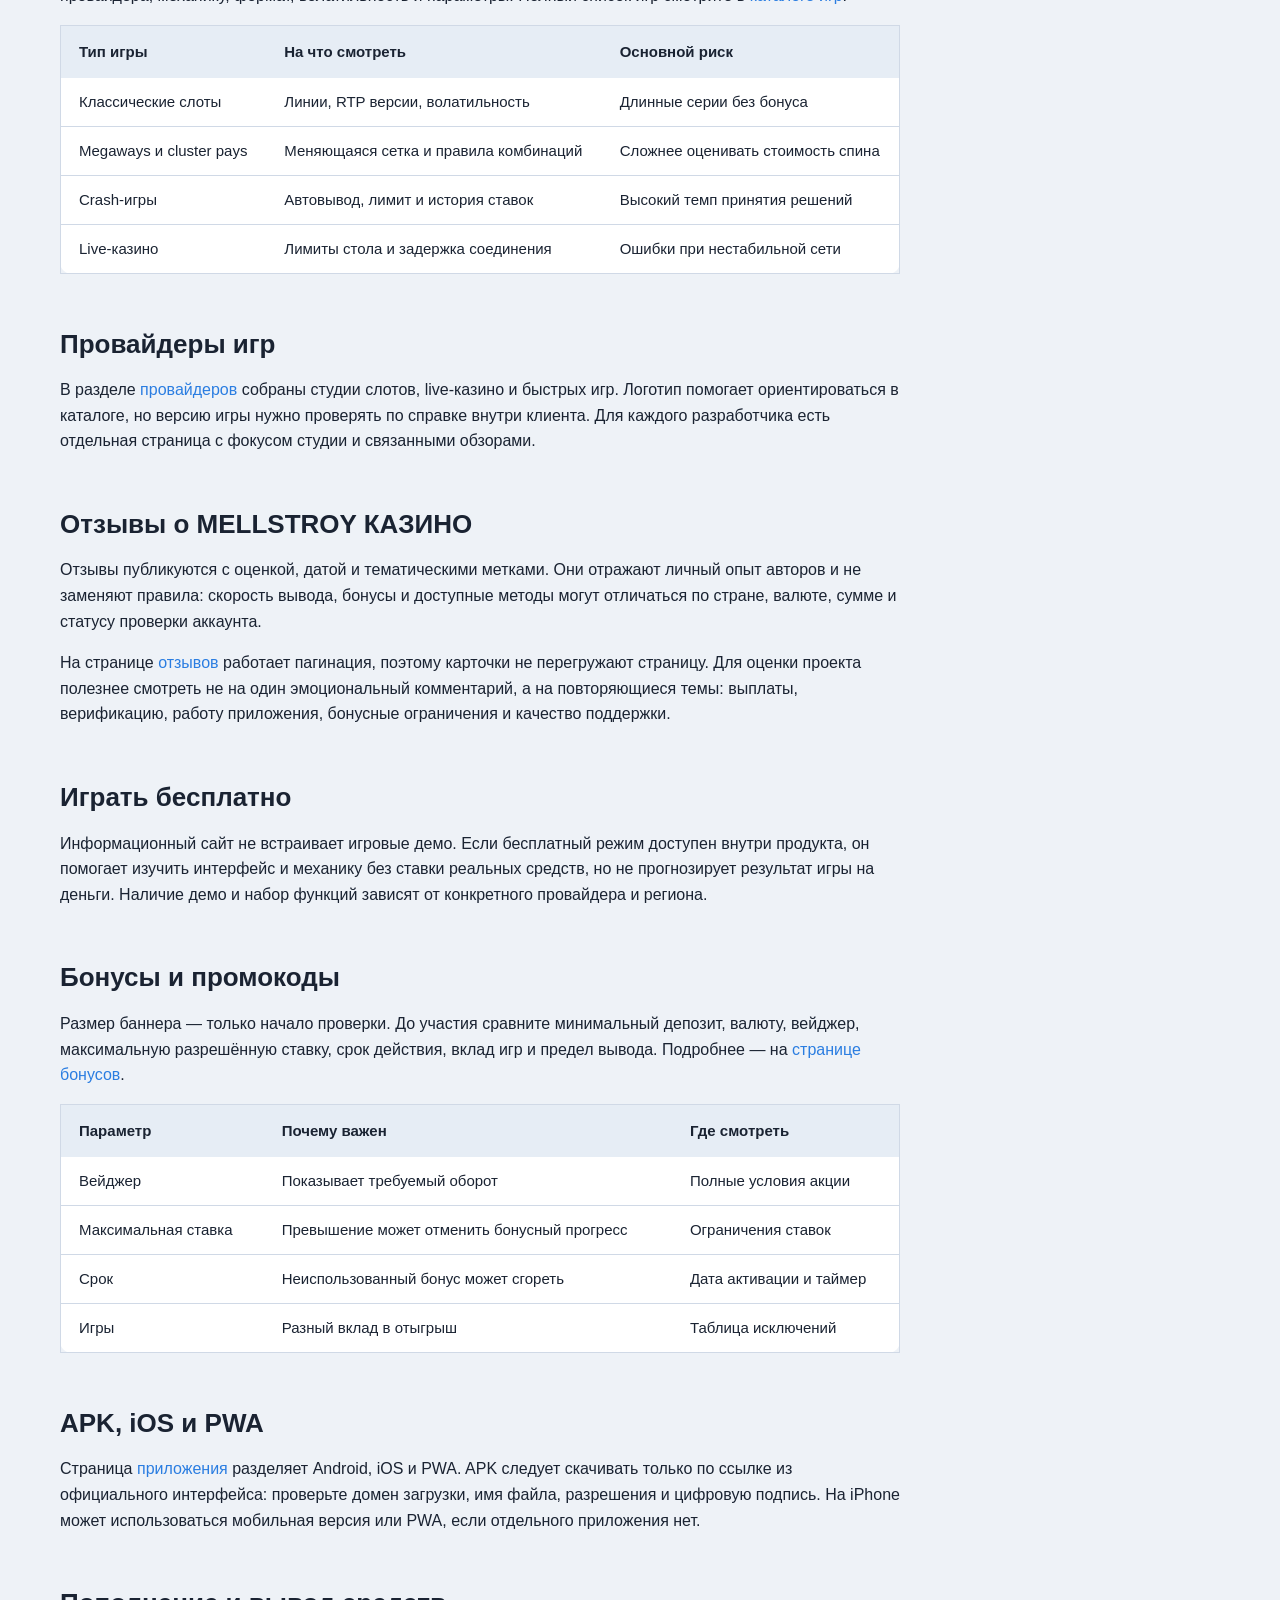
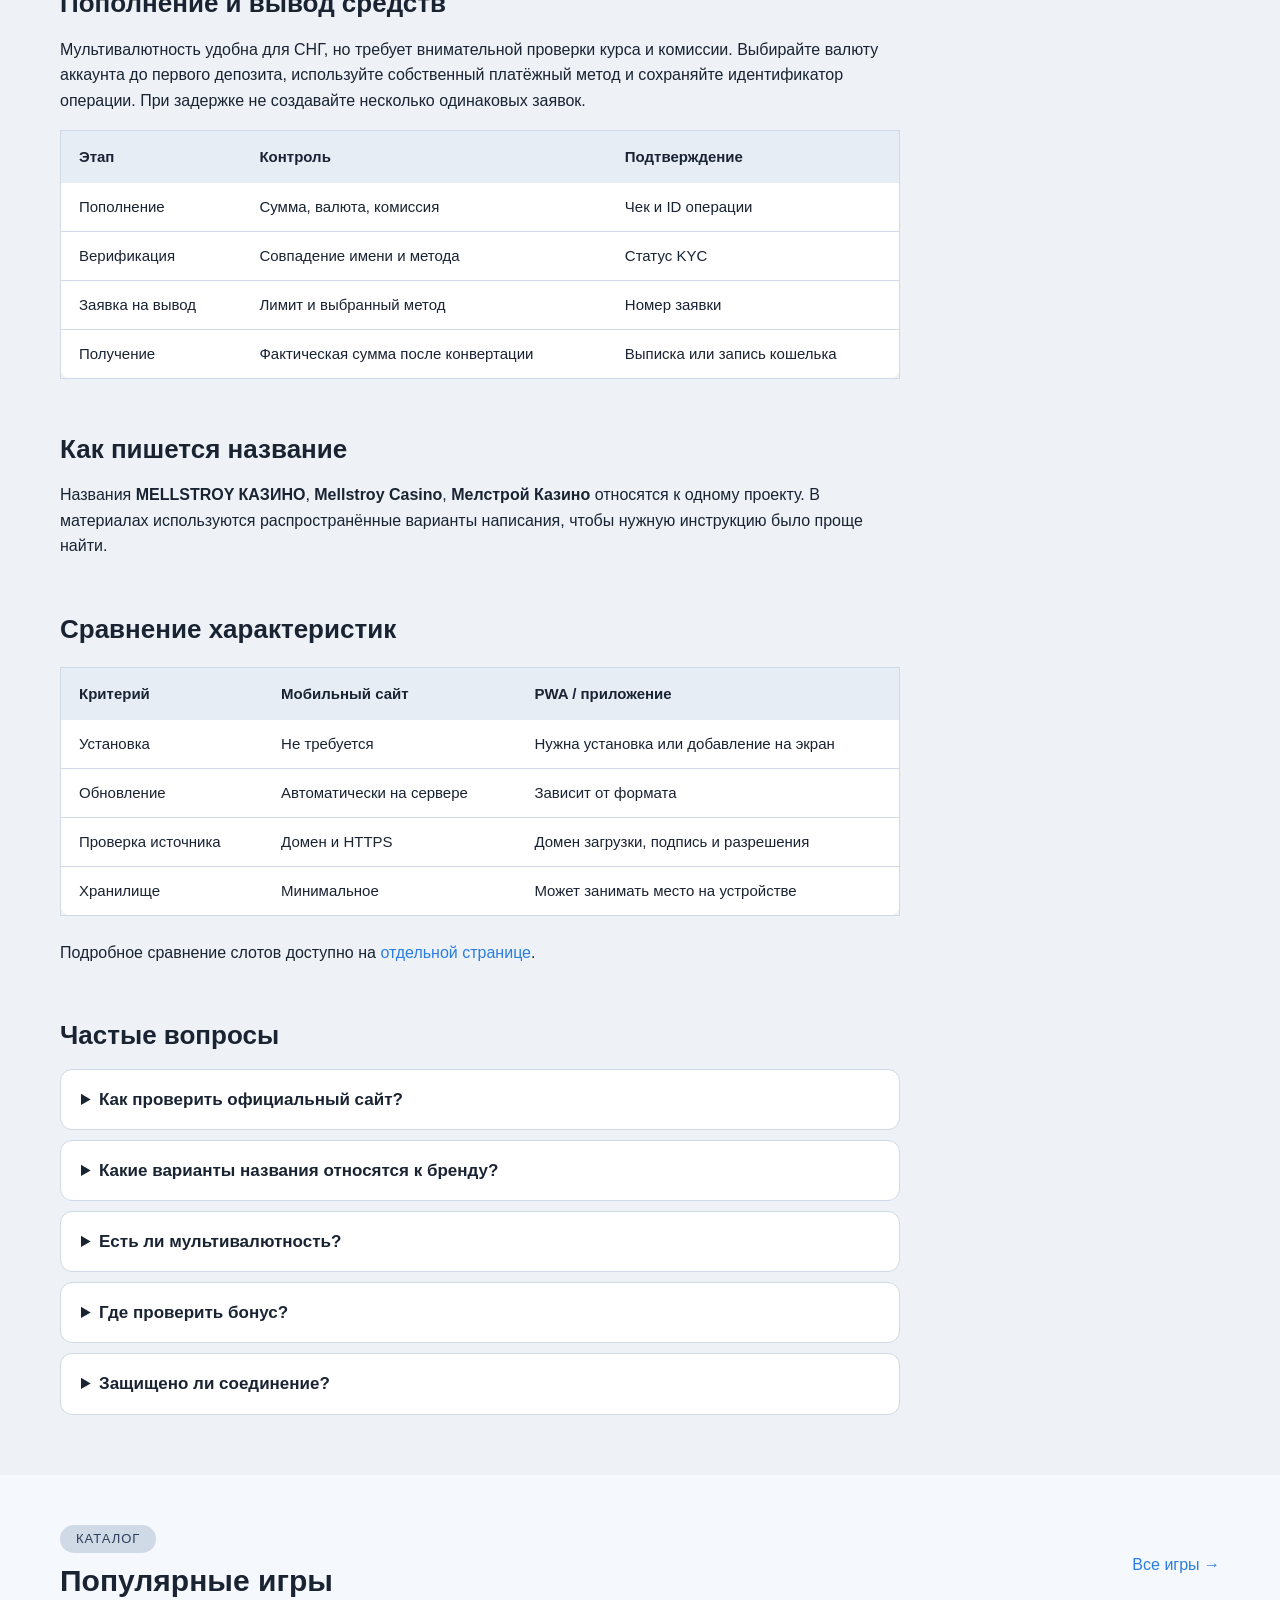
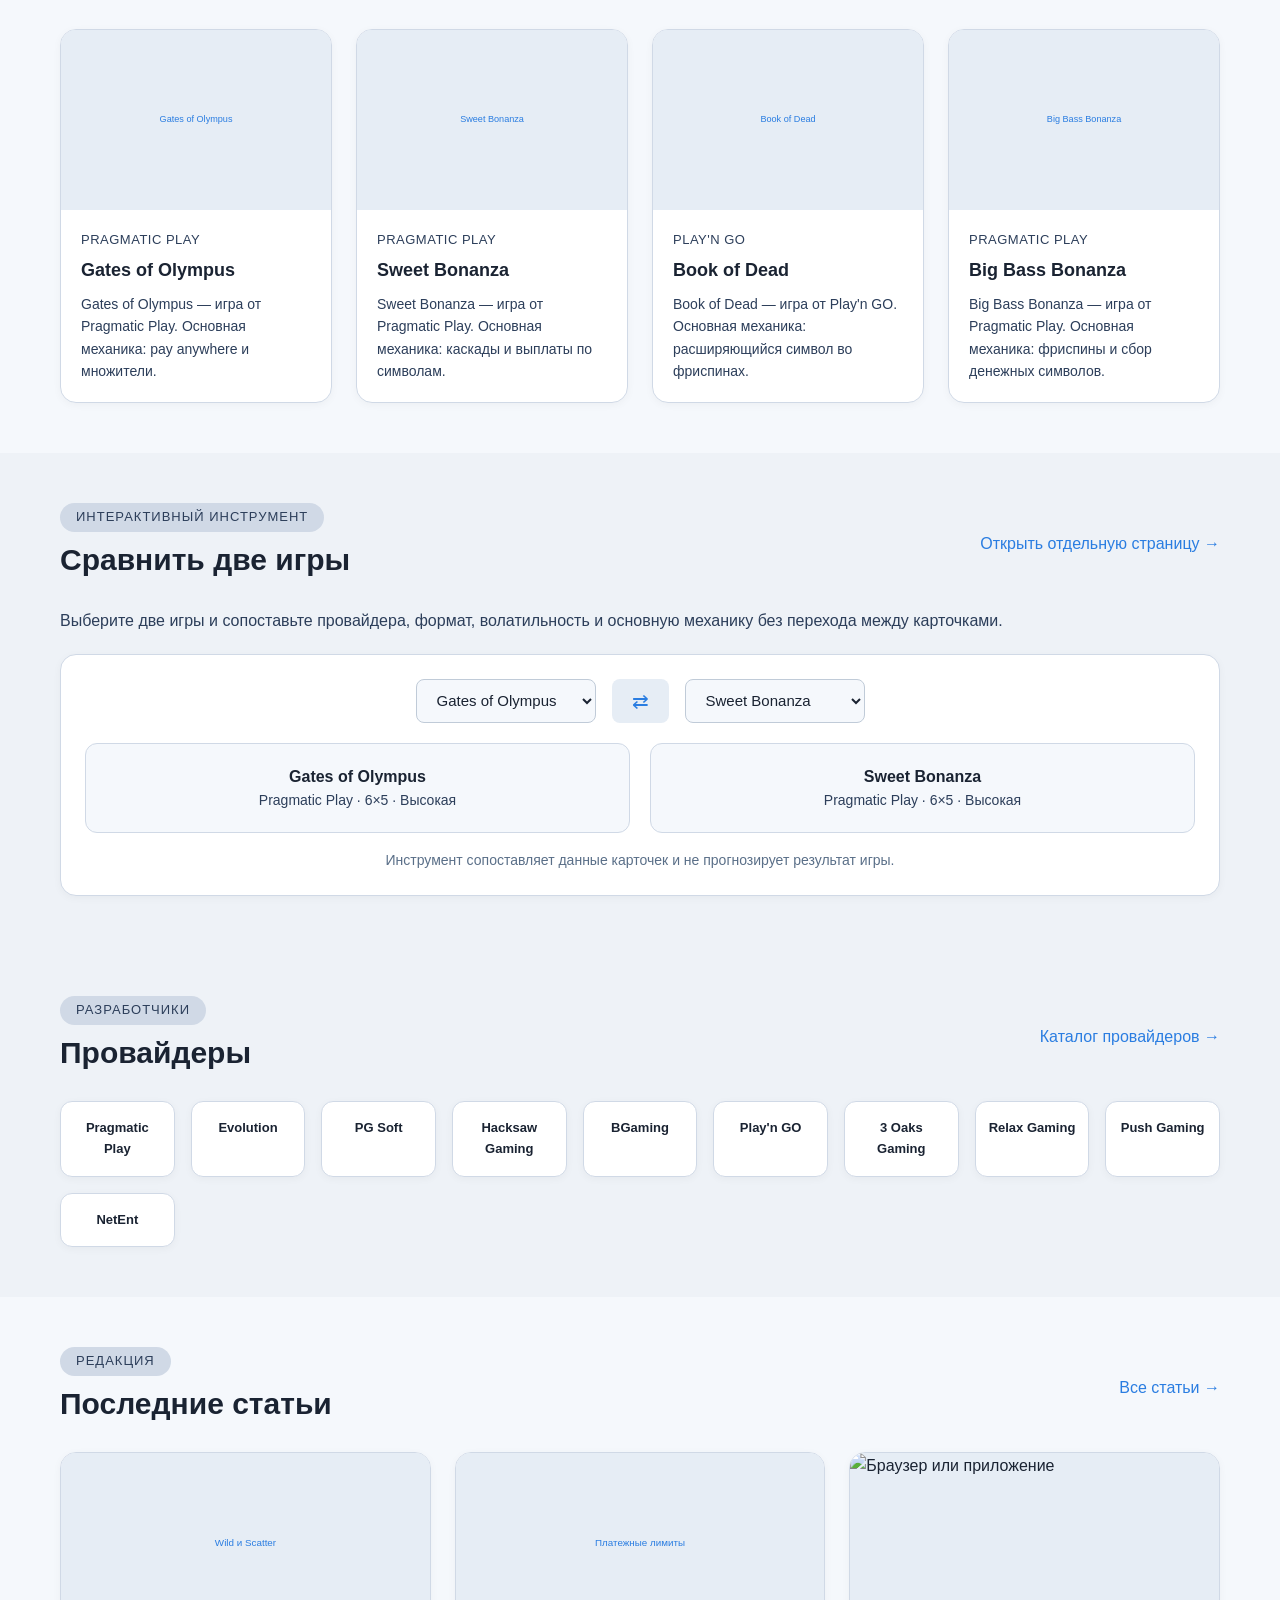
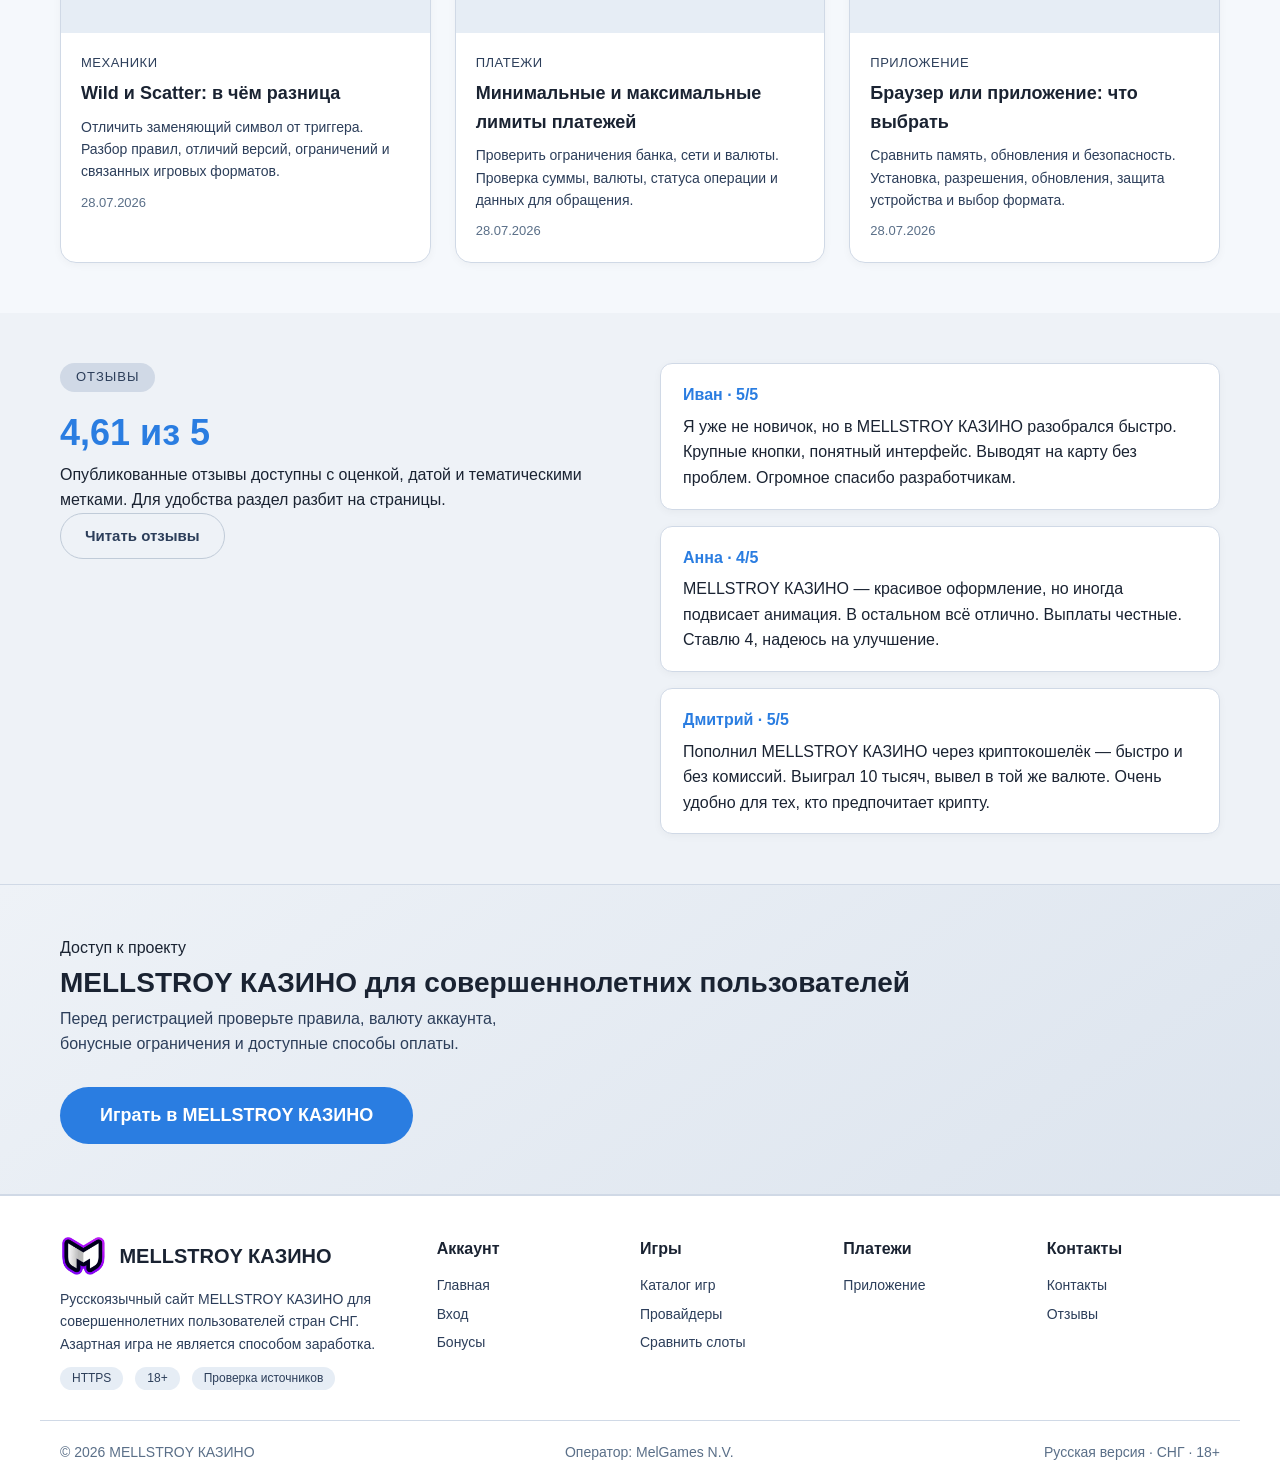
==== commit d33d4d8c: "Update index.html" ====
--- a/index.html
+++ b/index.html
@@ -1012,15 +1012,14 @@
                 <button type="button" class="btn primary large" data-age-accept>Да, мне есть 18</button>
                 <button type="button" class="btn ghost large" data-age-reject>Мне нет 18</button>
             </div>
-            <a href="#responsible">Ответственная игра и ограничения</a>
+            <a href="rules.html">Ответственная игра и ограничения</a>
         </div>
     </div>
 
     <!-- ===== ШАПКА ===== -->
     <header class="site-header">
         <div class="container header-row">
-            <a class="brand" href="/">
-                <!-- ВАШ ЛОГОТИП (файл logo.png лежит в той же папке) -->
+            <a class="brand" href="index.html">
                 <img src="logo.png" alt="MELLSTROY КАЗИНО" loading="lazy">
                 <span>MELLSTROY КАЗИНО</span>
             </a>
@@ -1028,18 +1027,18 @@
                 <i class="fas fa-bars"></i> Меню
             </button>
             <nav class="main-nav" data-nav>
-                <a href="#slots">Игры</a>
-                <a href="#comparison">Сравнить</a>
-                <a href="#providers">Провайдеры</a>
-                <a href="#bonus">Бонусы</a>
-                <a href="#app">Приложение</a>
-                <a href="#journal">Статьи</a>
-                <a href="#reviews">Отзывы</a>
-                <a href="#support">Поддержка</a>
+                <a href="index.html">Главная</a>
+                <a href="games.html">Игры</a>
+                <a href="bonus.html">Бонусы</a>
+                <a href="providers.html">Провайдеры</a>
+                <a href="app.html">Приложение</a>
+                <a href="reviews.html">Отзывы</a>
+                <a href="contacts.html">Контакты</a>
+                <a href="rules.html">Правила</a>
             </nav>
             <div class="header-actions">
                 <span class="age-badge" aria-label="Только для совершеннолетних">18+</span>
-                <a class="btn ghost" href="#login">Войти</a>
+                <a class="btn ghost" href="login.html">Войти</a>
                 <a class="btn primary" href="https://mell636.com/?p=hkmq" rel="nofollow sponsored">Регистрация</a>
             </div>
         </div>
@@ -1057,7 +1056,7 @@
                     <p>Обзор официального проекта MELLSTROY КАЗИНО на русском языке: вход и регистрация, игры, бонусы, мультивалютные платежи, мобильный доступ, отзывы и правила безопасности.</p>
                     <div class="hero-buttons">
                         <a class="btn primary large" href="https://mell636.com/?p=hkmq" rel="nofollow sponsored">Начать игру</a>
-                        <a class="btn ghost large" href="#rules">Изучить правила</a>
+                        <a class="btn ghost large" href="rules.html">Изучить правила</a>
                     </div>
                 </div>
                 <aside class="stats-card">
@@ -1096,30 +1095,30 @@
                 </div>
                 <div class="security-status">
                     Последняя успешная автоматическая проверка HTTPS и доступности: 31 июля 2026 года ·
-                    <a href="#security">как защищён сайт</a> ·
-                    <a href="#methodology">методология проверки</a> ·
-                    <a href="#editorial">редакционная политика</a> ·
-                    <a href="#regulation">регулирование</a>
+                    <a href="rules.html#security">как защищён сайт</a> ·
+                    <a href="rules.html#methodology">методология проверки</a> ·
+                    <a href="rules.html#editorial">редакционная политика</a> ·
+                    <a href="rules.html#regulation">регулирование</a>
                 </div>
                 <div class="overview-nav">
                     <h2>Содержание обзора MELLSTROY КАЗИНО</h2>
-                    <p>Быстрые ссылки ведут к входу, бонусам, играм, приложению, платежам, отзывам и другим важным разделам проекта.</p>
+                    <p>Быстрые ссылки ведут к ключевым разделам проекта.</p>
                     <div class="overview-links">
-                        <a href="#official">🌐 Официальный сайт</a>
-                        <a href="#summary">📋 Краткая таблица проекта</a>
-                        <a href="#login">🔐 Вход</a>
-                        <a href="#address">🪞 Актуальный адрес</a>
-                        <a href="#slots">🎰 Слоты</a>
-                        <a href="#providers">🏢 Провайдеры</a>
-                        <a href="#reviews">🔎 Отзывы</a>
-                        <a href="#demo">🧪 Бесплатный режим</a>
-                        <a href="#bonus">🎁 Бонус</a>
-                        <a href="#app">📱 APK, iOS и PWA</a>
-                        <a href="#payments">💳 Пополнение и вывод</a>
-                        <a href="#queries">🔎 Варианты написания</a>
-                        <a href="#comparison">⚖️ Сравнение</a>
-                        <a href="#slot-tool">🎛 Интерактивное сравнение</a>
-                        <a href="#home-faq">❓ FAQ</a>
+                        <a href="index.html#official">🌐 Официальный сайт</a>
+                        <a href="index.html#summary">📋 Краткая таблица проекта</a>
+                        <a href="login.html">🔐 Вход</a>
+                        <a href="index.html#address">🪞 Актуальный адрес</a>
+                        <a href="games.html">🎰 Слоты</a>
+                        <a href="providers.html">🏢 Провайдеры</a>
+                        <a href="reviews.html">🔎 Отзывы</a>
+                        <a href="index.html#demo">🧪 Бесплатный режим</a>
+                        <a href="bonus.html">🎁 Бонус</a>
+                        <a href="app.html">📱 APK, iOS и PWA</a>
+                        <a href="index.html#payments">💳 Пополнение и вывод</a>
+                        <a href="index.html#queries">🔎 Варианты написания</a>
+                        <a href="comparison.html">⚖️ Сравнение</a>
+                        <a href="comparison.html">🎛 Интерактивное сравнение</a>
+                        <a href="index.html#home-faq">❓ FAQ</a>
                     </div>
                 </div>
             </div>
@@ -1135,19 +1134,19 @@
                     </div>
                 </div>
                 <div class="feature-grid">
-                    <a href="#registration">
+                    <a href="https://mell636.com/?p=hkmq" rel="nofollow sponsored">
                         <strong>Регистрация</strong>
                         <span>Порядок создания аккаунта, проверка контактов и защита пароля.</span>
                     </a>
-                    <a href="#bonus">
+                    <a href="bonus.html">
                         <strong>Бонусы</strong>
                         <span>Вейджер, срок, максимальная ставка и ограничения.</span>
                     </a>
-                    <a href="#payments">
+                    <a href="index.html#payments">
                         <strong>Платежи</strong>
                         <span>Валюты СНГ, конвертация, комиссия и идентификатор операции.</span>
                     </a>
-                    <a href="#app">
+                    <a href="app.html">
                         <strong>Приложение</strong>
                         <span>Android, APK, iOS, PWA и безопасная установка.</span>
                     </a>
@@ -1162,7 +1161,7 @@
 
                     <h2 id="official"><span class="gradient-text">MELLSTROY КАЗИНО</span> — официальный сайт</h2>
                     <p>MELLSTROY КАЗИНО — игровой проект для пользователей стран СНГ. На сайте собраны инструкции по входу и регистрации, каталог игр, страницы провайдеров, условия бонусов, платежные материалы, отзывы и юридические документы.</p>
-                    <p>Переход к регистрации выполняется только через кнопки сайта. Перед вводом данных проверяйте защищённое соединение и не используйте ссылки из комментариев, личных сообщений или копий страниц. Для восстановления доступа и вопросов опубликованы Telegram на странице <a href="#contacts">контактов</a>.</p>
+                    <p>Переход к регистрации выполняется только через кнопки сайта. Перед вводом данных проверяйте защищённое соединение и не используйте ссылки из комментариев, личных сообщений или копий страниц. Для восстановления доступа и вопросов опубликованы Telegram на странице <a href="contacts.html">контактов</a>.</p>
 
                     <h2 id="summary">Краткая таблица проекта</h2>
                     <div class="table-wrap">
@@ -1183,7 +1182,7 @@
                     </div>
 
                     <h2 id="login">Вход в MELLSTROY КАЗИНО</h2>
-                    <p>Для авторизации открывайте страницу <a href="#login">входа</a> с официального домена. Не повторяйте пароль от почты, включайте доступные способы дополнительной защиты и никому не сообщайте одноразовые коды. Если код не приходит, сначала проверьте папку «Спам», формат номера и доступ к привязанному адресу.</p>
+                    <p>Для авторизации открывайте страницу <a href="login.html">входа</a> с официального домена. Не повторяйте пароль от почты, включайте доступные способы дополнительной защиты и никому не сообщайте одноразовые коды. Если код не приходит, сначала проверьте папку «Спам», формат номера и доступ к привязанному адресу.</p>
                     <div class="fact-list">
                         <div><strong>До входа</strong><span>Проверьте домен, HTTPS и отсутствие лишних слов в адресе.</span></div>
                         <div><strong>После входа</strong><span>Проверьте историю сессий, валюту аккаунта и персональные лимиты.</span></div>
@@ -1191,11 +1190,11 @@
                     </div>
 
                     <h2 id="address">Актуальный адрес и защита от подмены</h2>
-                    <p>Страница <a href="#address">актуального адреса</a> объясняет, как проверить источник перед входом или регистрацией. Совпадение логотипа и дизайна само по себе не подтверждает официальный статус.</p>
+                    <p>Страница актуального адреса объясняет, как проверить источник перед входом или регистрацией. Совпадение логотипа и дизайна само по себе не подтверждает официальный статус.</p>
                     <p>Перед вводом пароля или открытием кассы сравните домен посимвольно, проверьте HTTPS и контакты. При предупреждении браузера о сертификате закройте страницу и сообщите об этом через официальный канал связи.</p>
 
                     <h2 id="slots">Слоты MELLSTROY КАЗИНО</h2>
-                    <p>Каталог содержит отдельные обзоры популярных слотов и быстрых игр. Страница каждой игры описывает провайдера, механику, формат, волатильность и параметры, которые нужно сверить в интерфейсе. Мы не подменяем RTP рекламной оценкой и не обещаем результат отдельной сессии.</p>
+                    <p>Каталог содержит отдельные обзоры популярных слотов и быстрых игр. Страница каждой игры описывает провайдера, механику, формат, волатильность и параметры. Полный список игр смотрите в <a href="games.html">каталоге игр</a>.</p>
                     <div class="table-wrap">
                         <table>
                             <thead>
@@ -1211,17 +1210,17 @@
                     </div>
 
                     <h2 id="providers">Провайдеры игр</h2>
-                    <p>В разделе <a href="#providers">провайдеров</a> собраны студии слотов, live-казино и быстрых игр. Логотип помогает ориентироваться в каталоге, но версию игры нужно проверять по справке внутри клиента. Для каждого разработчика есть отдельная страница с фокусом студии и связанными обзорами.</p>
+                    <p>В разделе <a href="providers.html">провайдеров</a> собраны студии слотов, live-казино и быстрых игр. Логотип помогает ориентироваться в каталоге, но версию игры нужно проверять по справке внутри клиента. Для каждого разработчика есть отдельная страница с фокусом студии и связанными обзорами.</p>
 
                     <h2 id="reviews">Отзывы о MELLSTROY КАЗИНО</h2>
                     <p>Отзывы публикуются с оценкой, датой и тематическими метками. Они отражают личный опыт авторов и не заменяют правила: скорость вывода, бонусы и доступные методы могут отличаться по стране, валюте, сумме и статусу проверки аккаунта.</p>
-                    <p>На странице <a href="#reviews">отзывов</a> работает пагинация, поэтому карточки не перегружают страницу. Для оценки проекта полезнее смотреть не на один эмоциональный комментарий, а на повторяющиеся темы: выплаты, верификацию, работу приложения, бонусные ограничения и качество поддержки.</p>
+                    <p>На странице <a href="reviews.html">отзывов</a> работает пагинация, поэтому карточки не перегружают страницу. Для оценки проекта полезнее смотреть не на один эмоциональный комментарий, а на повторяющиеся темы: выплаты, верификацию, работу приложения, бонусные ограничения и качество поддержки.</p>
 
                     <h2 id="demo">Играть бесплатно</h2>
                     <p>Информационный сайт не встраивает игровые демо. Если бесплатный режим доступен внутри продукта, он помогает изучить интерфейс и механику без ставки реальных средств, но не прогнозирует результат игры на деньги. Наличие демо и набор функций зависят от конкретного провайдера и региона.</p>
 
                     <h2 id="bonus">Бонусы и промокоды</h2>
-                    <p>Размер баннера — только начало проверки. До участия сравните минимальный депозит, валюту, вейджер, максимальную разрешённую ставку, срок действия, вклад игр и предел вывода. Персональное предложение в аккаунте имеет приоритет над устаревшим описанием на сторонней странице.</p>
+                    <p>Размер баннера — только начало проверки. До участия сравните минимальный депозит, валюту, вейджер, максимальную разрешённую ставку, срок действия, вклад игр и предел вывода. Подробнее — на <a href="bonus.html">странице бонусов</a>.</p>
                     <div class="table-wrap">
                         <table>
                             <thead>
@@ -1237,8 +1236,7 @@
                     </div>
 
                     <h2 id="app">APK, iOS и PWA</h2>
-                    <p>Страница <a href="#app">приложения</a> разделяет Android, iOS и PWA. APK следует скачивать только по ссылке из официального интерфейса: проверьте домен загрузки, имя файла, разрешения и цифровую подпись. На iPhone может использоваться мобильная версия или PWA, если отдельного приложения нет.</p>
-                    <p>Раздел приложения содержит отдельные инструкции для Android, iOS и PWA, поэтому его можно сохранить в закладках и открывать напрямую из навигации сайта.</p>
+                    <p>Страница <a href="app.html">приложения</a> разделяет Android, iOS и PWA. APK следует скачивать только по ссылке из официального интерфейса: проверьте домен загрузки, имя файла, разрешения и цифровую подпись. На iPhone может использоваться мобильная версия или PWA, если отдельного приложения нет.</p>
 
                     <h2 id="payments">Пополнение и вывод средств</h2>
                     <p>Мультивалютность удобна для СНГ, но требует внимательной проверки курса и комиссии. Выбирайте валюту аккаунта до первого депозита, используйте собственный платёжный метод и сохраняйте идентификатор операции. При задержке не создавайте несколько одинаковых заявок.</p>
@@ -1258,7 +1256,6 @@
 
                     <h2 id="queries">Как пишется название</h2>
                     <p>Названия <strong>MELLSTROY КАЗИНО</strong>, <strong>Mellstroy Casino</strong>, <strong>Мелстрой Казино</strong> относятся к одному проекту. В материалах используются распространённые варианты написания, чтобы нужную инструкцию было проще найти.</p>
-                    <p>Для входа, регистрации, бонусов, приложения, платежей, отзывов, слотов и провайдеров предусмотрены самостоятельные разделы. Это упрощает навигацию и помогает быстро проверить условия нужной функции.</p>
 
                     <h2 id="comparison">Сравнение характеристик</h2>
                     <div class="table-wrap">
@@ -1274,6 +1271,7 @@
                             </tbody>
                         </table>
                     </div>
+                    <p>Подробное сравнение слотов доступно на <a href="comparison.html">отдельной странице</a>.</p>
 
                     <h2 id="home-faq">Частые вопросы</h2>
                     <div class="faq">
@@ -1291,7 +1289,7 @@
                         </details>
                         <details>
                             <summary>Где проверить бонус?</summary>
-                            <p>На странице бонуса показано, какие параметры сверять: минимальный депозит, вейджер, максимальную ставку, срок и список игр.</p>
+                            <p>На <a href="bonus.html">странице бонусов</a> показано, какие параметры сверять: минимальный депозит, вейджер, максимальную ставку, срок и список игр.</p>
                         </details>
                         <details>
                             <summary>Защищено ли соединение?</summary>
@@ -1303,18 +1301,18 @@
                 <!-- ===== САЙДБАР ===== -->
                 <aside class="toc-card">
                     <strong>Навигация по обзору</strong>
-                    <a href="#official">Официальный сайт</a>
-                    <a href="#summary">Таблица проекта</a>
-                    <a href="#login">Вход</a>
-                    <a href="#address">Актуальный адрес</a>
-                    <a href="#slots">Слоты</a>
-                    <a href="#providers">Провайдеры</a>
-                    <a href="#reviews">Отзывы</a>
-                    <a href="#bonus">Бонус</a>
-                    <a href="#app">Приложение</a>
-                    <a href="#payments">Платежи</a>
-                    <a href="#comparison">Сравнение</a>
-                    <a href="#home-faq">FAQ</a>
+                    <a href="index.html#official">Официальный сайт</a>
+                    <a href="index.html#summary">Таблица проекта</a>
+                    <a href="login.html">Вход</a>
+                    <a href="index.html#address">Актуальный адрес</a>
+                    <a href="games.html">Слоты</a>
+                    <a href="providers.html">Провайдеры</a>
+                    <a href="reviews.html">Отзывы</a>
+                    <a href="bonus.html">Бонус</a>
+                    <a href="app.html">Приложение</a>
+                    <a href="index.html#payments">Платежи</a>
+                    <a href="comparison.html">Сравнение</a>
+                    <a href="index.html#home-faq">FAQ</a>
                     <a class="btn primary" href="https://mell636.com/?p=hkmq" rel="nofollow sponsored">Регистрация</a>
                 </aside>
             </div>
@@ -1328,11 +1326,11 @@
                         <span class="eyebrow">Каталог</span>
                         <h2>Популярные игры</h2>
                     </div>
-                    <a href="#slots">Все игры →</a>
+                    <a href="games.html">Все игры →</a>
                 </div>
                 <div class="card-grid card-grid-slots">
                     <article class="content-card content-card-slots">
-                        <a href="#game1">
+                        <a href="games.html">
                             <figure class="card-media">
                                 <img src="data:image/svg+xml,%3Csvg xmlns='http://www.w3.org/2000/svg' width='1200' height='630' viewBox='0 0 1200 630'%3E%3Crect width='1200' height='630' fill='%23e6edf5'/%3E%3Ctext x='600' y='315' font-family='sans-serif' font-size='32' fill='%232a7de1' text-anchor='middle' dominant-baseline='middle'%3EGates of Olympus%3C/text%3E%3C/svg%3E" alt="Gates of Olympus" width="1200" height="630" loading="lazy">
                             </figure>
@@ -1344,7 +1342,7 @@
                         </a>
                     </article>
                     <article class="content-card content-card-slots">
-                        <a href="#game2">
+                        <a href="games.html">
                             <figure class="card-media">
                                 <img src="data:image/svg+xml,%3Csvg xmlns='http://www.w3.org/2000/svg' width='1200' height='630' viewBox='0 0 1200 630'%3E%3Crect width='1200' height='630' fill='%23e6edf5'/%3E%3Ctext x='600' y='315' font-family='sans-serif' font-size='32' fill='%232a7de1' text-anchor='middle' dominant-baseline='middle'%3ESweet Bonanza%3C/text%3E%3C/svg%3E" alt="Sweet Bonanza" width="1200" height="630" loading="lazy">
                             </figure>
@@ -1356,7 +1354,7 @@
                         </a>
                     </article>
                     <article class="content-card content-card-slots">
-                        <a href="#game3">
+                        <a href="games.html">
                             <figure class="card-media">
                                 <img src="data:image/svg+xml,%3Csvg xmlns='http://www.w3.org/2000/svg' width='1200' height='630' viewBox='0 0 1200 630'%3E%3Crect width='1200' height='630' fill='%23e6edf5'/%3E%3Ctext x='600' y='315' font-family='sans-serif' font-size='32' fill='%232a7de1' text-anchor='middle' dominant-baseline='middle'%3EBook of Dead%3C/text%3E%3C/svg%3E" alt="Book of Dead" width="1200" height="630" loading="lazy">
                             </figure>
@@ -1368,7 +1366,7 @@
                         </a>
                     </article>
                     <article class="content-card content-card-slots">
-                        <a href="#game4">
+                        <a href="games.html">
                             <figure class="card-media">
                                 <img src="data:image/svg+xml,%3Csvg xmlns='http://www.w3.org/2000/svg' width='1200' height='630' viewBox='0 0 1200 630'%3E%3Crect width='1200' height='630' fill='%23e6edf5'/%3E%3Ctext x='600' y='315' font-family='sans-serif' font-size='32' fill='%232a7de1' text-anchor='middle' dominant-baseline='middle'%3EBig Bass Bonanza%3C/text%3E%3C/svg%3E" alt="Big Bass Bonanza" width="1200" height="630" loading="lazy">
                             </figure>
@@ -1391,7 +1389,7 @@
                         <span class="eyebrow">Интерактивный инструмент</span>
                         <h2>Сравнить две игры</h2>
                     </div>
-                    <a href="#comparison">Открыть отдельную страницу →</a>
+                    <a href="comparison.html">Открыть отдельную страницу →</a>
                 </div>
                 <p class="section-intro" style="color:#2c3e5a; margin-bottom:20px;">Выберите две игры и сопоставьте провайдера, формат, волатильность и основную механику без перехода между карточками.</p>
                 <div class="slot-comparison" style="background:#ffffff; border:1px solid #d0d9e6; border-radius:16px; padding:24px; box-shadow:0 2px 8px rgba(0,0,0,0.04);">
@@ -1433,19 +1431,19 @@
                         <span class="eyebrow">Разработчики</span>
                         <h2>Провайдеры</h2>
                     </div>
-                    <a href="#providers">Каталог провайдеров →</a>
+                    <a href="providers.html">Каталог провайдеров →</a>
                 </div>
                 <div class="logo-grid">
-                    <a href="#provider1"><strong>Pragmatic Play</strong></a>
-                    <a href="#provider2"><strong>Evolution</strong></a>
-                    <a href="#provider3"><strong>PG Soft</strong></a>
-                    <a href="#provider4"><strong>Hacksaw Gaming</strong></a>
-                    <a href="#provider5"><strong>BGaming</strong></a>
-                    <a href="#provider6"><strong>Play'n GO</strong></a>
-                    <a href="#provider7"><strong>3 Oaks Gaming</strong></a>
-                    <a href="#provider8"><strong>Relax Gaming</strong></a>
-                    <a href="#provider9"><strong>Push Gaming</strong></a>
-                    <a href="#provider10"><strong>NetEnt</strong></a>
+                    <a href="providers.html"><strong>Pragmatic Play</strong></a>
+                    <a href="providers.html"><strong>Evolution</strong></a>
+                    <a href="providers.html"><strong>PG Soft</strong></a>
+                    <a href="providers.html"><strong>Hacksaw Gaming</strong></a>
+                    <a href="providers.html"><strong>BGaming</strong></a>
+                    <a href="providers.html"><strong>Play'n GO</strong></a>
+                    <a href="providers.html"><strong>3 Oaks Gaming</strong></a>
+                    <a href="providers.html"><strong>Relax Gaming</strong></a>
+                    <a href="providers.html"><strong>Push Gaming</strong></a>
+                    <a href="providers.html"><strong>NetEnt</strong></a>
                 </div>
             </div>
         </section>
@@ -1458,11 +1456,11 @@
                         <span class="eyebrow">Редакция</span>
                         <h2>Последние статьи</h2>
                     </div>
-                    <a href="#journal">Все статьи →</a>
+                    <a href="journal.html">Все статьи →</a>
                 </div>
                 <div class="card-grid card-grid-slots">
                     <article class="content-card">
-                        <a href="#article1">
+                        <a href="journal.html">
                             <figure class="card-media">
                                 <img src="data:image/svg+xml,%3Csvg xmlns='http://www.w3.org/2000/svg' width='1200' height='630' viewBox='0 0 1200 630'%3E%3Crect width='1200' height='630' fill='%23e6edf5'/%3E%3Ctext x='600' y='315' font-family='sans-serif' font-size='32' fill='%232a7de1' text-anchor='middle' dominant-baseline='middle'%3EWild и Scatter%3C/text%3E%3C/svg%3E" alt="Wild и Scatter" width="1200" height="630" loading="lazy">
                             </figure>
@@ -1475,7 +1473,7 @@
                         </a>
                     </article>
                     <article class="content-card">
-                        <a href="#article2">
+                        <a href="journal.html">
                             <figure class="card-media">
                                 <img src="data:image/svg+xml,%3Csvg xmlns='http://www.w3.org/2000/svg' width='1200' height='630' viewBox='0 0 1200 630'%3E%3Crect width='1200' height='630' fill='%23e6edf5'/%3E%3Ctext x='600' y='315' font-family='sans-serif' font-size='32' fill='%232a7de1' text-anchor='middle' dominant-baseline='middle'%3EПлатежные лимиты%3C/text%3E%3C/svg%3E" alt="Платежные лимиты" width="1200" height="630" loading="lazy">
                             </figure>
@@ -1488,7 +1486,7 @@
                         </a>
                     </article>
                     <article class="content-card">
-                        <a href="#article3">
+                        <a href="journal.html">
                             <figure class="card-media">
                                 <img src="data:image/svg+xml,%3Csvg xmlns='http://www.w3.org/2000/svg' width='1200' height='630' viewBox='0 0 1200 630'%3E%3Crect width='1200' height='630' fill='%23e6edf5'/%3E%3Ctext x='600' y='315' font-family='sans-serif' font-size='32' fill='%232a7de1' text-anchor='middle' dominant-baseline='middle'%EБраузер vs Приложение%3C/text%3E%3C/svg%3E" alt="Браузер или приложение" width="1200" height="630" loading="lazy">
                             </figure>
@@ -1511,7 +1509,7 @@
                     <span class="eyebrow">Отзывы</span>
                     <h2>4,61 из 5</h2>
                     <p>Опубликованные отзывы доступны с оценкой, датой и тематическими метками. Для удобства раздел разбит на страницы.</p>
-                    <a class="btn ghost" href="#reviews">Читать отзывы</a>
+                    <a class="btn ghost" href="reviews.html">Читать отзывы</a>
                 </div>
                 <div class="review-preview">
                     <article>
@@ -1555,10 +1553,10 @@
                 <p>Русскоязычный сайт MELLSTROY КАЗИНО для совершеннолетних пользователей стран СНГ. Азартная игра не является способом заработка.</p>
                 <div class="footer-trust"><span>HTTPS</span><span>18+</span><span>Проверка источников</span></div>
             </div>
-            <div><strong>Аккаунт</strong><a href="#official">Официальный сайт</a><a href="#login">Вход</a><a href="#registration">Регистрация</a><a href="#bonus">Бонусы</a><a href="#support">Поддержка</a></div>
-            <div><strong>Игры</strong><a href="#slots">Каталог игр</a><a href="#providers">Провайдеры</a><a href="#comparison">Сравнить слоты</a></div>
-            <div><strong>Платежи</strong><a href="#payments">Пополнение</a><a href="#withdrawal">Вывод</a><a href="#app">Приложение</a></div>
-            <div><strong>Контакты</strong><a href="#telegram">Telegram</a><a href="#contacts">Все контакты</a></div>
+            <div><strong>Аккаунт</strong><a href="index.html">Главная</a><a href="login.html">Вход</a><a href="bonus.html">Бонусы</a></div>
+            <div><strong>Игры</strong><a href="games.html">Каталог игр</a><a href="providers.html">Провайдеры</a><a href="comparison.html">Сравнить слоты</a></div>
+            <div><strong>Платежи</strong><a href="app.html">Приложение</a></div>
+            <div><strong>Контакты</strong><a href="contacts.html">Контакты</a><a href="reviews.html">Отзывы</a></div>
         </div>
         <div class="container footer-bottom">
             <span>© 2026 MELLSTROY КАЗИНО</span>
@@ -1569,7 +1567,7 @@
 
     <!-- ===== МОБИЛЬНАЯ ПАНЕЛЬ ===== -->
     <div class="mobile-bar">
-        <a href="#login">Войти</a>
+        <a href="login.html">Войти</a>
         <a href="https://mell636.com/?p=hkmq" rel="nofollow sponsored">Играть</a>
     </div>
 
@@ -1615,7 +1613,7 @@
                 });
             }
 
-            // ===== ПЛАВНАЯ ПРОКРУТКА =====
+            // ===== ПЛАВНАЯ ПРОКРУТКА ДЛЯ ЯКОРНЫХ ССЫЛОК =====
             document.querySelectorAll('a[href^="#"]').forEach(anchor => {
                 anchor.addEventListener('click', function(e) {
                     const targetId = this.getAttribute('href');
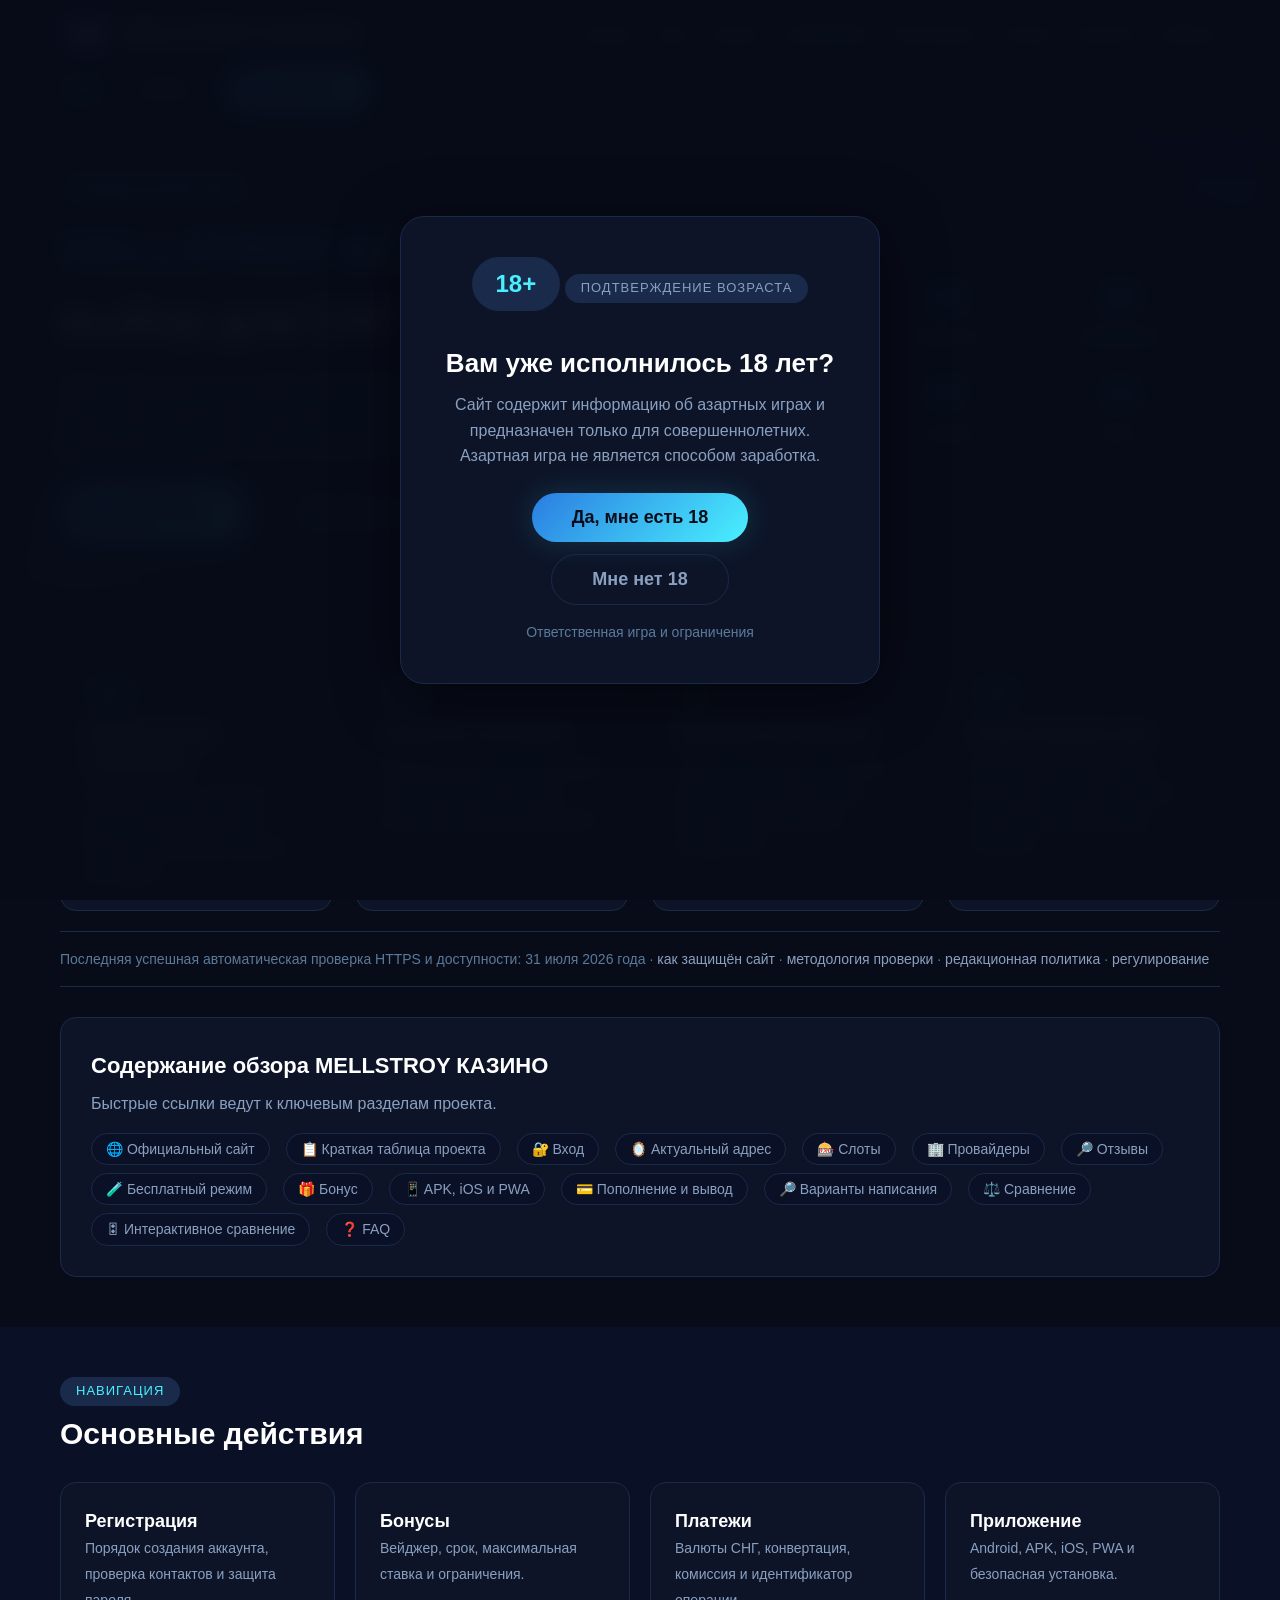
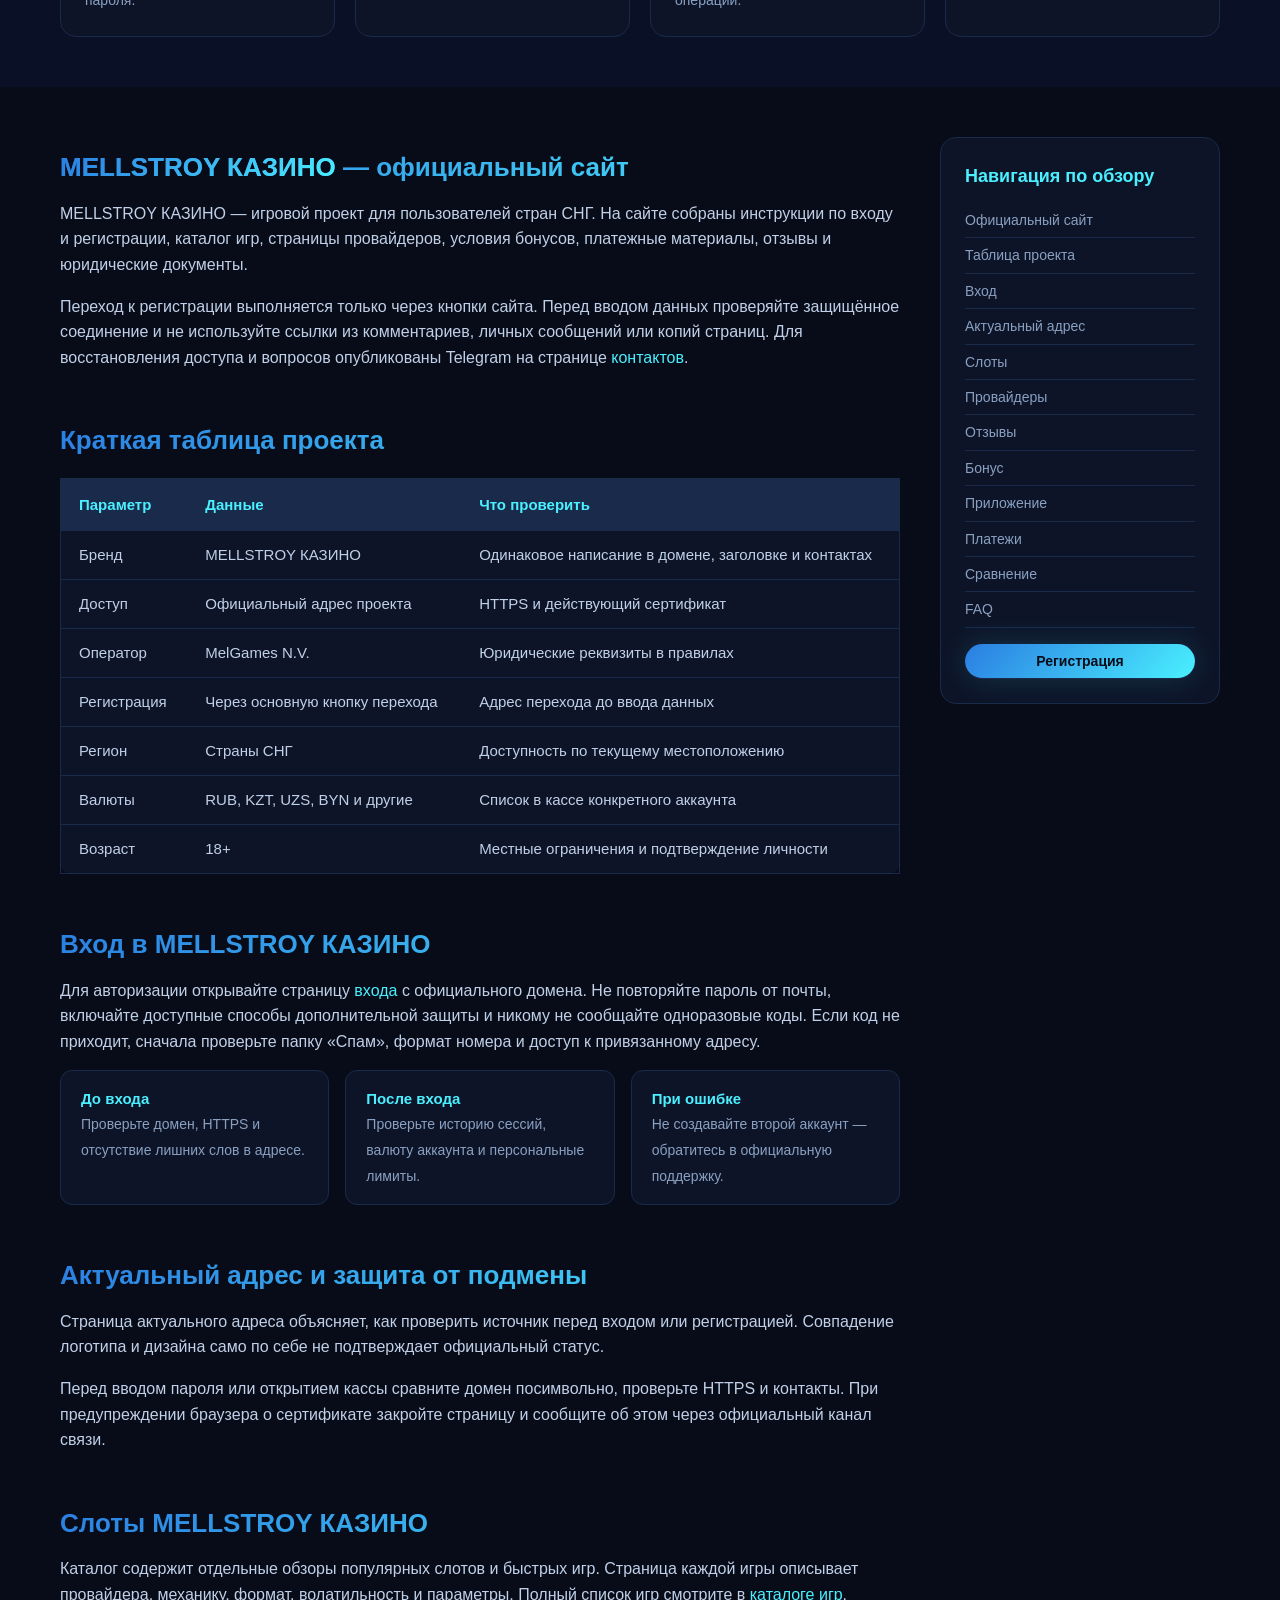
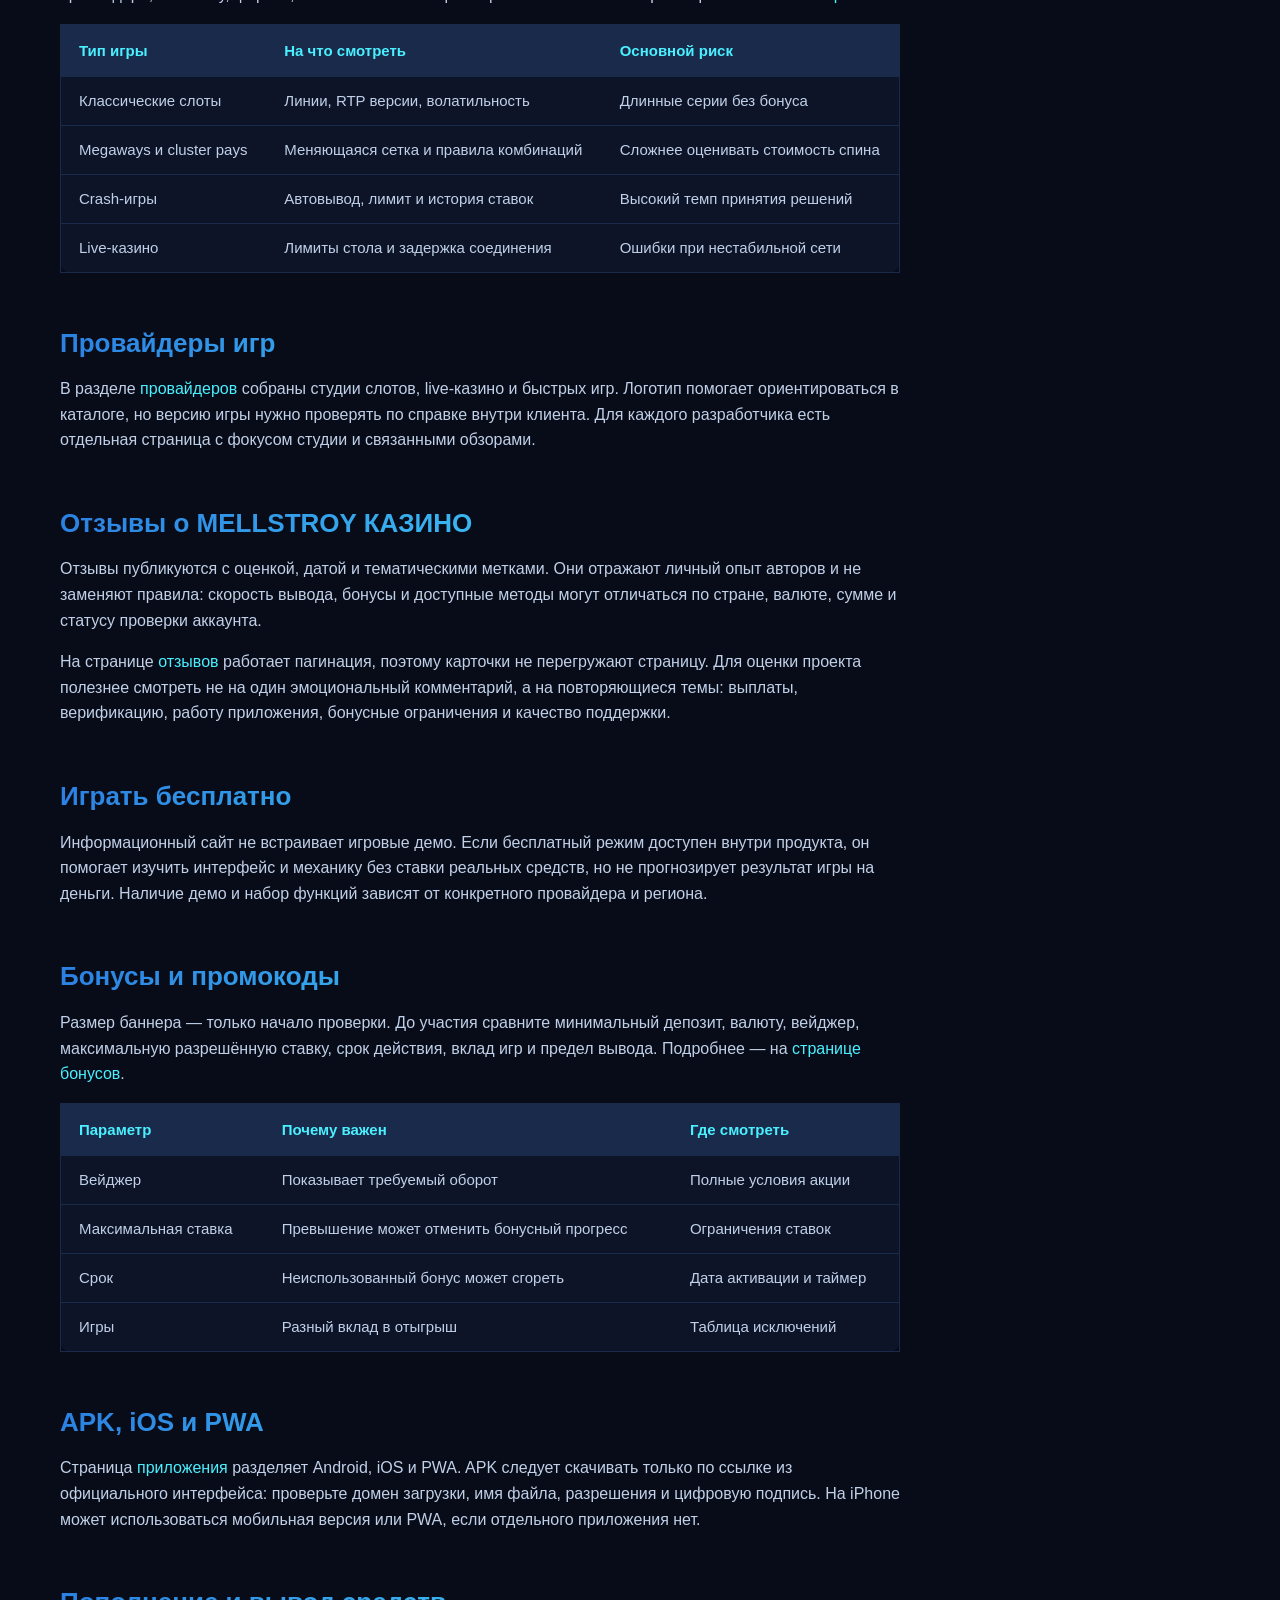
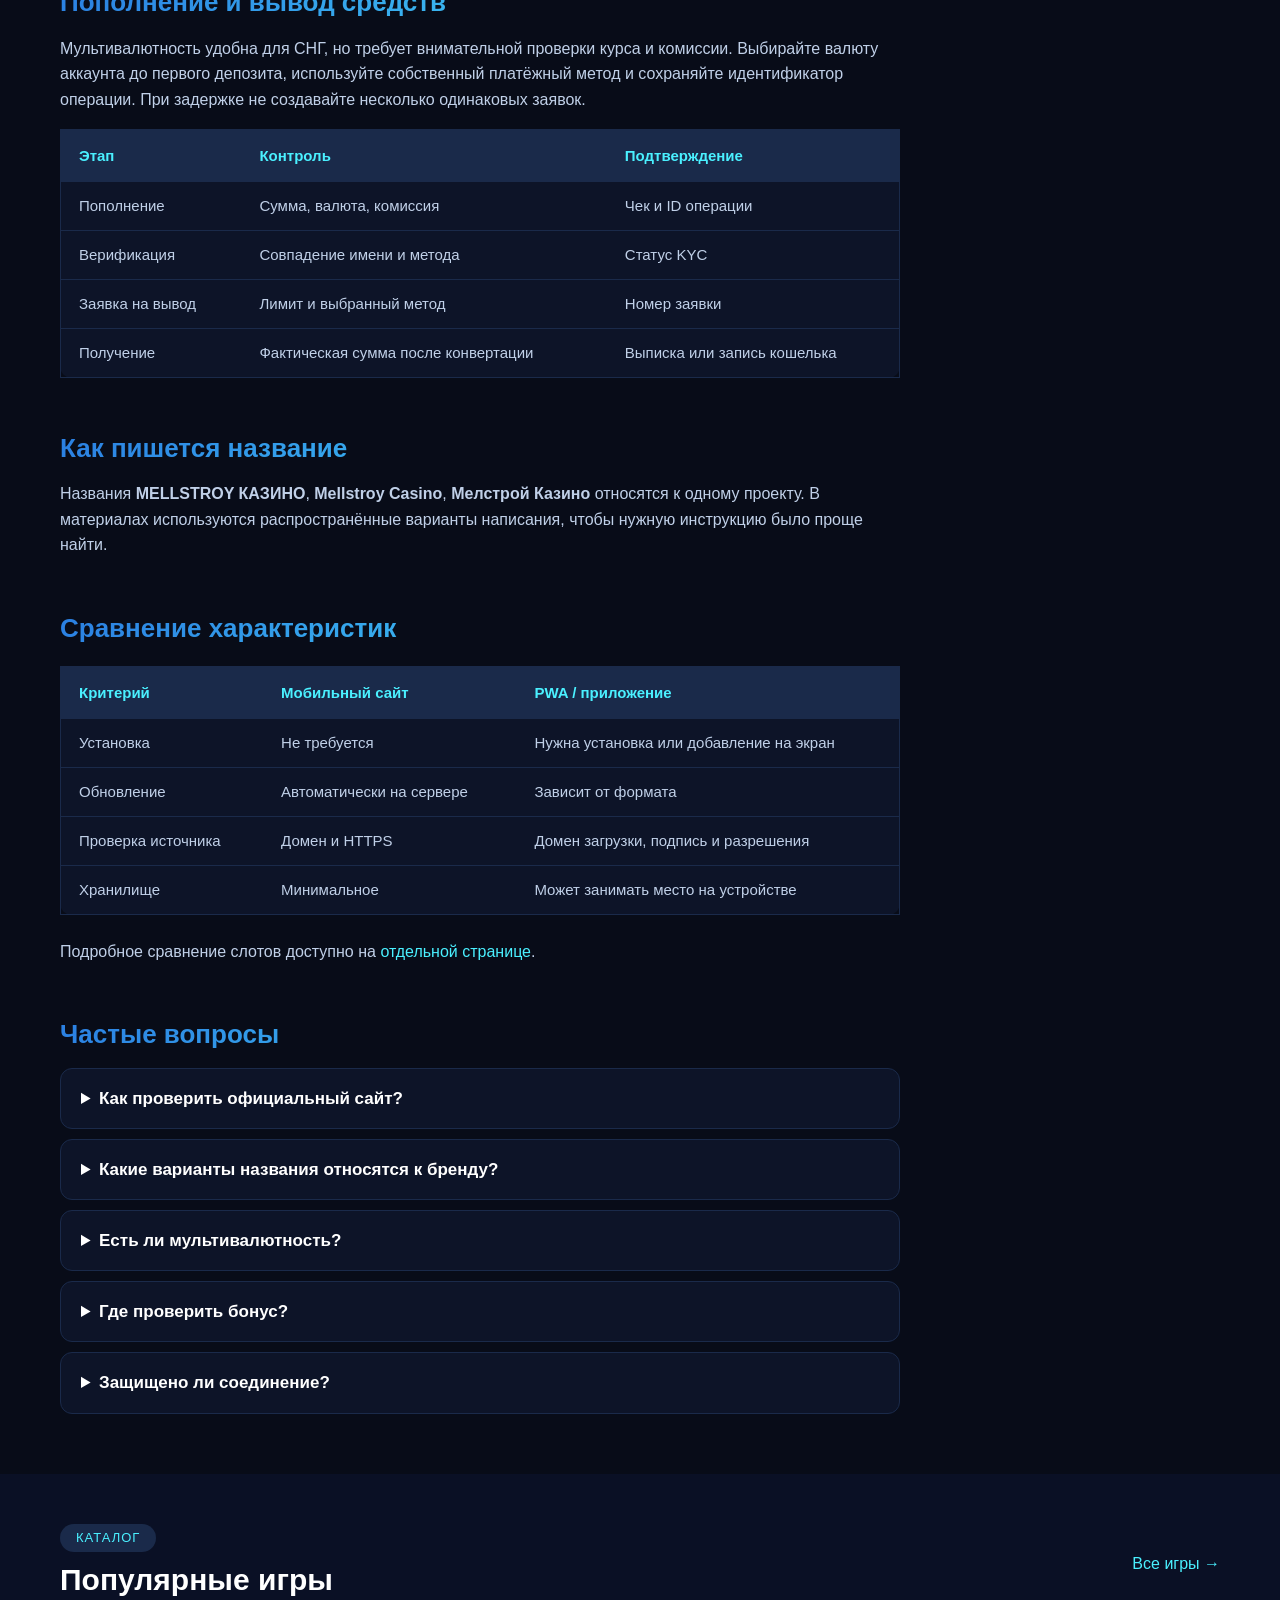
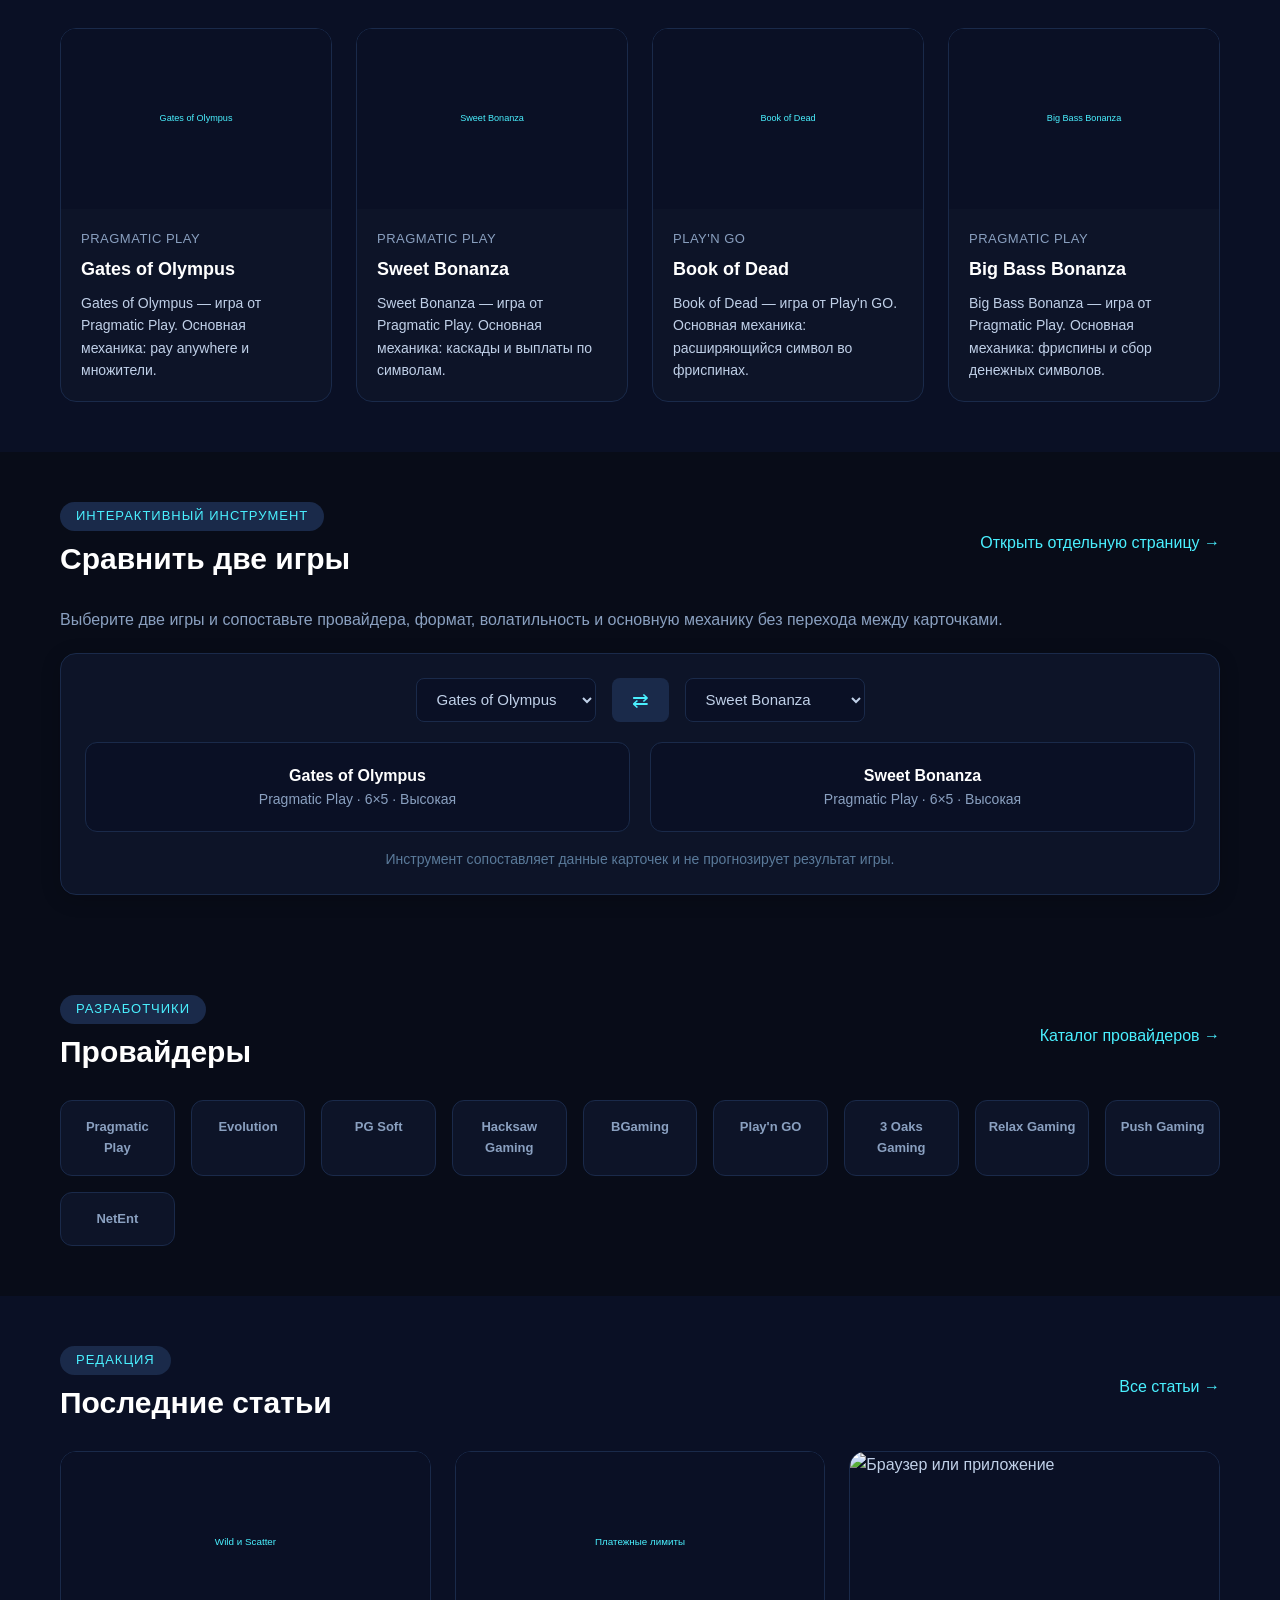
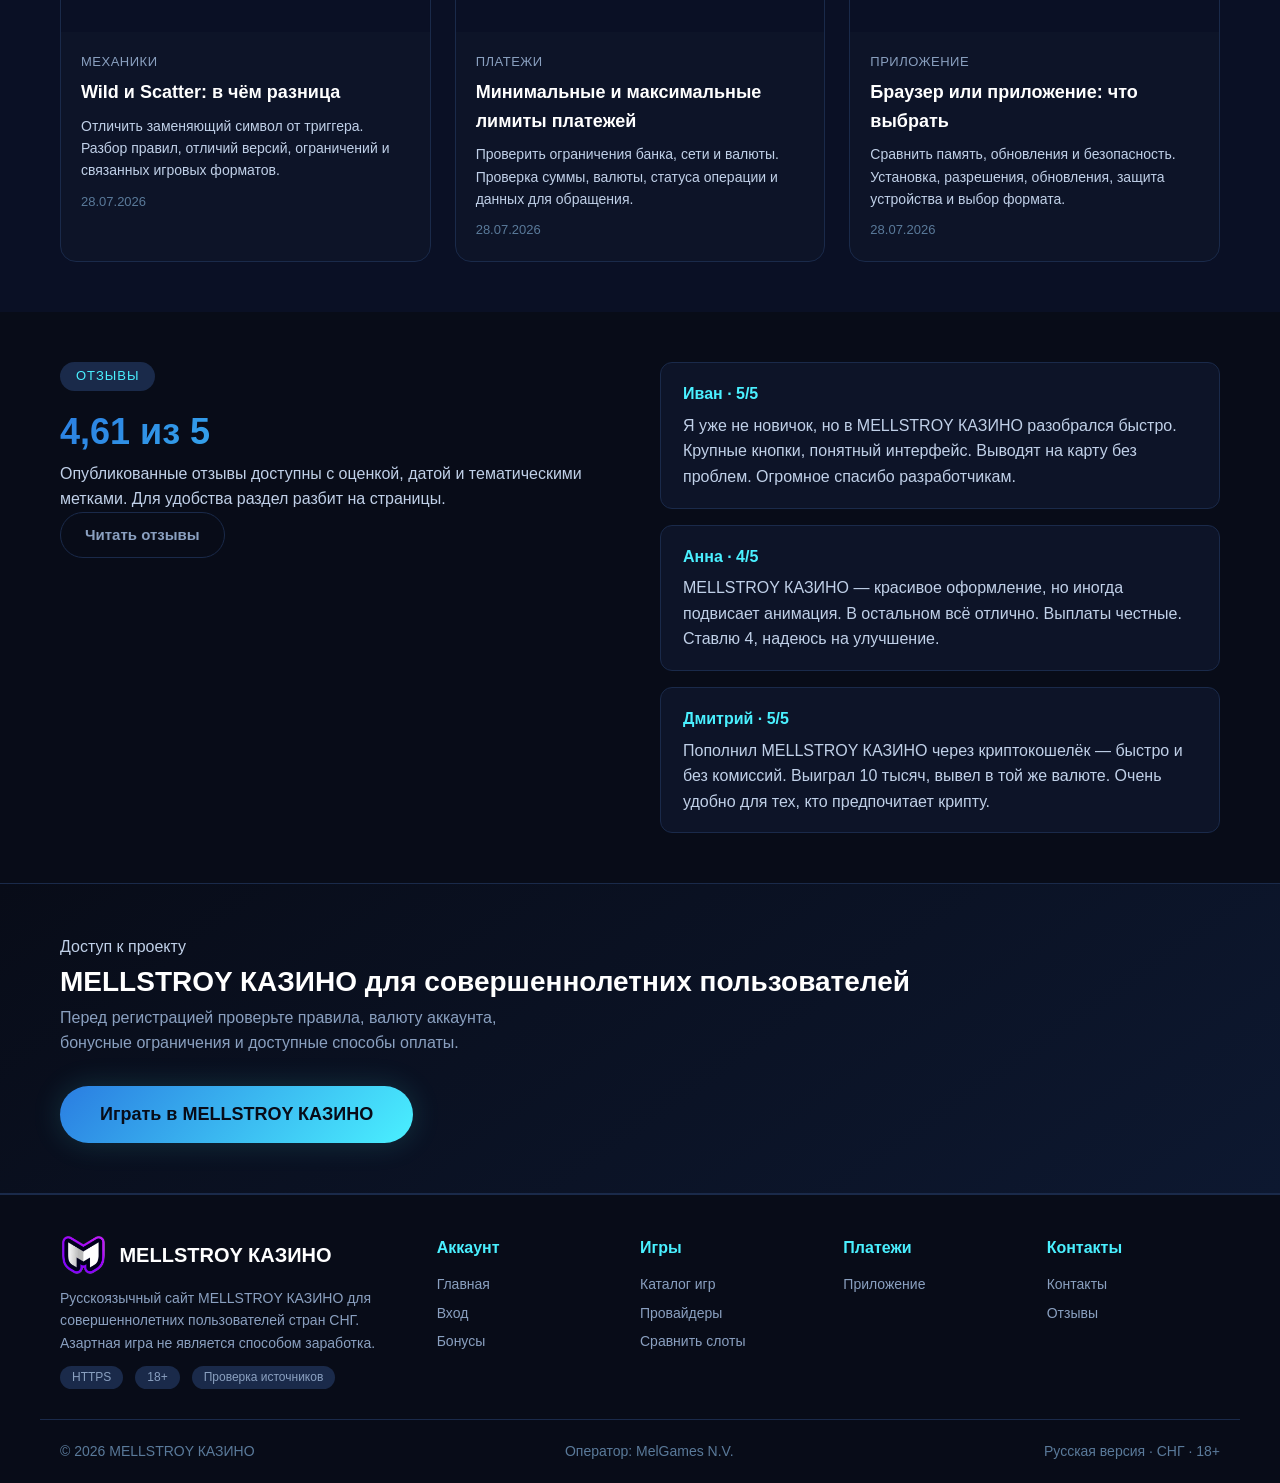
==== commit d883c4af: "Update index.html" ====
--- a/index.html
+++ b/index.html
@@ -5,7 +5,7 @@
     <meta name="viewport" content="width=device-width,initial-scale=1,viewport-fit=cover">
     <title>MELLSTROY КАЗИНО — официальный сайт для СНГ</title>
     <meta name="description" content="Официальный сайт MELLSTROY КАЗИНО для СНГ: вход, регистрация, бонусы, слоты, провайдеры, приложение, платежи, отзывы и правила.">
-    <meta name="theme-color" content="#eef2f7">
+    <meta name="theme-color" content="#080c18">
     <link rel="canonical" href="https://ваш-сайт.com/">
     <meta property="og:type" content="website">
     <meta property="og:title" content="MELLSTROY КАЗИНО — официальный сайт для СНГ">
@@ -14,11 +14,10 @@
     <meta property="og:image" content="https://ваш-сайт.com/assets/img/og-cover.webp">
     <meta name="twitter:card" content="summary_large_image">
 
-    <!-- Font Awesome -->
     <link rel="stylesheet" href="https://cdnjs.cloudflare.com/ajax/libs/font-awesome/6.0.0-beta3/css/all.min.css">
 
     <style>
-        /* ===== ОБНУЛЕНИЕ И БАЗА (светлая тема) ===== */
+        /* ===== БАЗА ===== */
         * {
             margin: 0;
             padding: 0;
@@ -27,8 +26,8 @@
 
         body {
             font-family: 'Segoe UI', Tahoma, Geneva, Verdana, sans-serif;
-            background: #eef2f7;
-            color: #1a2332;
+            background: #080c18;
+            color: #c0d0e8;
             line-height: 1.6;
         }
 
@@ -39,12 +38,14 @@
         }
 
         a {
-            color: #2a7de1;
+            color: #4af0ff;
             text-decoration: none;
+            transition: 0.3s;
         }
 
         a:hover {
-            color: #1a5fb4;
+            color: #8af5ff;
+            text-shadow: 0 0 20px rgba(74, 240, 255, 0.3);
         }
 
         /* ===== СКИП-ССЫЛКА ===== */
@@ -52,27 +53,25 @@
             position: absolute;
             top: -100px;
             left: 10px;
-            background: #2a7de1;
-            color: #fff;
+            background: #4af0ff;
+            color: #080c18;
             padding: 10px 20px;
             border-radius: 0 0 8px 8px;
             z-index: 1000;
             font-weight: 700;
         }
-
-        .skip:focus {
-            top: 0;
-        }
+        .skip:focus { top: 0; }
 
         /* ===== ШАПКА ===== */
         .site-header {
-            background: #ffffff;
+            background: #0a1025;
             padding: 12px 0;
-            border-bottom: 2px solid #d0d9e6;
+            border-bottom: 1px solid #1a2a4a;
             position: sticky;
             top: 0;
             z-index: 100;
-            box-shadow: 0 2px 12px rgba(0,0,0,0.06);
+            box-shadow: 0 4px 40px rgba(0, 20, 80, 0.4);
+            backdrop-filter: blur(10px);
         }
 
         .header-row {
@@ -89,20 +88,15 @@
             gap: 12px;
             font-size: 22px;
             font-weight: 800;
-            color: #1a2332;
-        }
-
-        .brand img {
-            height: 44px;
-            width: auto;
-            display: block;
-        }
+            color: #ffffff;
+        }
+        .brand img { height: 44px; width: auto; display: block; }
 
         .menu-button {
             display: none;
             background: none;
-            border: 1px solid #c0cbd8;
-            color: #1a2332;
+            border: 1px solid #1a2a4a;
+            color: #c0d0e8;
             padding: 8px 16px;
             border-radius: 8px;
             cursor: pointer;
@@ -115,16 +109,15 @@
             gap: 10px 20px;
             flex-wrap: wrap;
         }
-
         .main-nav a {
-            color: #2c3e5a;
+            color: #8aa0c0;
             font-weight: 500;
             font-size: 15px;
             transition: 0.3s;
         }
-
         .main-nav a:hover {
-            color: #2a7de1;
+            color: #4af0ff;
+            text-shadow: 0 0 20px rgba(74, 240, 255, 0.2);
         }
 
         .header-actions {
@@ -134,11 +127,11 @@
         }
 
         .age-badge {
-            background: #d0d9e6;
+            background: #1a2a4a;
             padding: 4px 12px;
             border-radius: 20px;
             font-weight: 700;
-            color: #1a2332;
+            color: #4af0ff;
             font-size: 13px;
         }
 
@@ -155,25 +148,24 @@
         }
 
         .btn.primary {
-            background: #2a7de1;
-            color: #ffffff;
-        }
-
+            background: linear-gradient(135deg, #2a7de1, #4af0ff);
+            color: #080c18;
+            box-shadow: 0 0 30px rgba(74, 240, 255, 0.15);
+        }
         .btn.primary:hover {
-            background: #1a5fb4;
             transform: scale(1.04);
-            box-shadow: 0 4px 16px rgba(42, 125, 225, 0.3);
+            box-shadow: 0 0 50px rgba(74, 240, 255, 0.3);
         }
 
         .btn.ghost {
             background: transparent;
-            color: #2c3e5a;
-            border: 1px solid #c0cbd8;
-        }
-
+            color: #8aa0c0;
+            border: 1px solid #1a2a4a;
+        }
         .btn.ghost:hover {
-            border-color: #2a7de1;
-            color: #2a7de1;
+            border-color: #4af0ff;
+            color: #4af0ff;
+            box-shadow: 0 0 30px rgba(74, 240, 255, 0.1);
         }
 
         .btn.large {
@@ -184,8 +176,30 @@
         /* ===== ГЕРОЙ ===== */
         .page-hero {
             padding: 50px 0 60px;
-            background: linear-gradient(145deg, #eef2f7 0%, #dce4ee 100%);
+            background: linear-gradient(145deg, #080c18 0%, #0d1830 50%, #0a1025 100%);
             border-radius: 0 0 40px 40px;
+            position: relative;
+            overflow: hidden;
+        }
+        .page-hero::before {
+            content: '';
+            position: absolute;
+            top: -50%;
+            right: -20%;
+            width: 600px;
+            height: 600px;
+            background: radial-gradient(circle, rgba(42, 125, 225, 0.08), transparent 70%);
+            pointer-events: none;
+        }
+        .page-hero::after {
+            content: '';
+            position: absolute;
+            bottom: -30%;
+            left: -10%;
+            width: 400px;
+            height: 400px;
+            background: radial-gradient(circle, rgba(74, 240, 255, 0.05), transparent 70%);
+            pointer-events: none;
         }
 
         .hero-grid {
@@ -193,22 +207,24 @@
             grid-template-columns: 2fr 1fr;
             gap: 40px;
             align-items: center;
+            position: relative;
+            z-index: 1;
         }
 
         .eyebrow {
             display: inline-block;
-            background: #d0d9e6;
+            background: #1a2a4a;
             padding: 4px 16px;
             border-radius: 20px;
             font-size: 13px;
             text-transform: uppercase;
             letter-spacing: 1px;
-            color: #2c3e5a;
+            color: #4af0ff;
             margin-bottom: 12px;
         }
 
         .gradient-text {
-            background: linear-gradient(135deg, #2a7de1, #5ba0f0);
+            background: linear-gradient(135deg, #2a7de1, #4af0ff);
             -webkit-background-clip: text;
             -webkit-text-fill-color: transparent;
         }
@@ -217,12 +233,12 @@
             font-size: 44px;
             font-weight: 800;
             margin-bottom: 16px;
-            color: #1a2332;
+            color: #ffffff;
         }
 
         .page-hero p {
             font-size: 18px;
-            color: #2c3e5a;
+            color: #8aa0c0;
             max-width: 600px;
             margin-bottom: 24px;
         }
@@ -237,36 +253,31 @@
             display: grid;
             grid-template-columns: 1fr 1fr;
             gap: 20px;
-            background: #ffffff;
-            border: 1px solid #d0d9e6;
+            background: rgba(10, 16, 37, 0.7);
+            backdrop-filter: blur(10px);
+            border: 1px solid #1a2a4a;
             border-radius: 20px;
             padding: 30px 24px;
-            box-shadow: 0 4px 20px rgba(0,0,0,0.04);
-        }
-
+            box-shadow: 0 4px 40px rgba(0, 0, 0, 0.3);
+        }
         .stats-card div {
             text-align: center;
         }
-
         .stats-card strong {
             display: block;
             font-size: 32px;
-            color: #2a7de1;
-        }
-
+            background: linear-gradient(135deg, #2a7de1, #4af0ff);
+            -webkit-background-clip: text;
+            -webkit-text-fill-color: transparent;
+        }
         .stats-card span {
-            color: #2c3e5a;
+            color: #8aa0c0;
             font-size: 14px;
         }
 
         /* ===== БЛОК ДОВЕРИЯ ===== */
-        .section {
-            padding: 50px 0;
-        }
-
-        .section.soft {
-            background: #f5f8fc;
-        }
+        .section { padding: 50px 0; }
+        .section.soft { background: #0a1025; }
 
         .trust-grid {
             display: grid;
@@ -276,88 +287,81 @@
         }
 
         .trust-card {
-            background: #ffffff;
-            border: 1px solid #d0d9e6;
+            background: #0d1428;
+            border: 1px solid #1a2a4a;
             border-radius: 16px;
             padding: 24px;
-            box-shadow: 0 2px 8px rgba(0,0,0,0.04);
-        }
-
+            transition: 0.3s;
+        }
+        .trust-card:hover {
+            border-color: #4af0ff;
+            box-shadow: 0 0 40px rgba(74, 240, 255, 0.05);
+        }
         .trust-card .trust-icon {
             display: inline-block;
-            background: #e6edf5;
+            background: #1a2a4a;
             padding: 6px 14px;
             border-radius: 30px;
             font-size: 13px;
             font-weight: 700;
-            color: #2a7de1;
+            color: #4af0ff;
             margin-bottom: 10px;
         }
-
         .trust-card strong {
             display: block;
             font-size: 18px;
-            color: #1a2332;
+            color: #ffffff;
             margin-bottom: 6px;
         }
-
         .trust-card span {
-            color: #2c3e5a;
+            color: #8aa0c0;
             font-size: 14px;
         }
 
         .security-status {
             font-size: 14px;
-            color: #5a6f88;
+            color: #5a7a9a;
             padding: 16px 0;
-            border-top: 1px solid #d0d9e6;
-            border-bottom: 1px solid #d0d9e6;
+            border-top: 1px solid #1a2a4a;
+            border-bottom: 1px solid #1a2a4a;
             margin-bottom: 30px;
         }
-
-        .security-status a {
-            color: #2a7de1;
-        }
-
-        /* ===== НАВИГАЦИЯ ПО ОБЗОРУ ===== */
+        .security-status a { color: #8aa0c0; }
+        .security-status a:hover { color: #4af0ff; }
+
         .overview-nav {
-            background: #ffffff;
-            border: 1px solid #d0d9e6;
+            background: #0d1428;
+            border: 1px solid #1a2a4a;
             border-radius: 16px;
             padding: 30px;
-            box-shadow: 0 2px 8px rgba(0,0,0,0.04);
-        }
-
+        }
         .overview-nav h2 {
-            color: #1a2332;
+            color: #ffffff;
             font-size: 22px;
             margin-bottom: 8px;
         }
-
         .overview-nav p {
-            color: #2c3e5a;
+            color: #8aa0c0;
             margin-bottom: 16px;
         }
-
         .overview-links {
             display: flex;
             flex-wrap: wrap;
             gap: 8px 16px;
         }
-
         .overview-links a {
             font-size: 14px;
-            color: #2c3e5a;
-            background: #f5f8fc;
+            color: #8aa0c0;
+            background: #0a1025;
             padding: 4px 14px;
             border-radius: 20px;
-            border: 1px solid #d0d9e6;
+            border: 1px solid #1a2a4a;
             transition: 0.3s;
         }
-
         .overview-links a:hover {
-            border-color: #2a7de1;
-            color: #2a7de1;
+            border-color: #4af0ff;
+            color: #4af0ff;
+            box-shadow: 0 0 30px rgba(74, 240, 255, 0.05);
         }
 
         /* ===== СЕКЦИЯ ДЕЙСТВИЙ ===== */
@@ -368,54 +372,39 @@
             flex-wrap: wrap;
             margin-bottom: 24px;
         }
-
-        .section-head .eyebrow {
-            margin-bottom: 4px;
-        }
-
+        .section-head .eyebrow { margin-bottom: 4px; }
         .section-head h2 {
             font-size: 30px;
-            color: #1a2332;
-        }
-
-        .section-head a {
-            color: #2a7de1;
-        }
-
-        .section-head a:hover {
-            color: #1a5fb4;
-        }
+            color: #ffffff;
+        }
+        .section-head a { color: #4af0ff; }
+        .section-head a:hover { color: #8af5ff; }
 
         .feature-grid {
             display: grid;
             grid-template-columns: repeat(auto-fit, minmax(220px, 1fr));
             gap: 20px;
         }
-
         .feature-grid a {
-            background: #ffffff;
-            border: 1px solid #d0d9e6;
+            background: #0d1428;
+            border: 1px solid #1a2a4a;
             border-radius: 16px;
             padding: 24px;
             transition: 0.3s;
             text-decoration: none;
-            box-shadow: 0 2px 8px rgba(0,0,0,0.04);
-        }
-
+        }
         .feature-grid a:hover {
-            border-color: #2a7de1;
+            border-color: #4af0ff;
             transform: translateY(-4px);
-            box-shadow: 0 8px 24px rgba(42, 125, 225, 0.12);
-        }
-
+            box-shadow: 0 8px 40px rgba(74, 240, 255, 0.05);
+        }
         .feature-grid a strong {
             display: block;
-            color: #1a2332;
+            color: #ffffff;
             font-size: 18px;
         }
-
         .feature-grid a span {
-            color: #2c3e5a;
+            color: #8aa0c0;
             font-size: 14px;
         }
 
@@ -428,55 +417,45 @@
 
         .prose h2 {
             font-size: 26px;
-            color: #1a2332;
+            background: linear-gradient(135deg, #2a7de1, #4af0ff);
+            -webkit-background-clip: text;
+            -webkit-text-fill-color: transparent;
             margin: 40px 0 12px;
             padding-top: 10px;
         }
-
-        .prose h2:first-child {
-            margin-top: 0;
-        }
-
+        .prose h2:first-child { margin-top: 0; }
         .prose p {
-            color: #1a2332;
+            color: #c0d0e8;
             margin-bottom: 16px;
         }
-
-        .prose a {
-            color: #2a7de1;
-        }
+        .prose a { color: #4af0ff; }
+        .prose a:hover { color: #8af5ff; }
 
         .table-wrap {
             overflow-x: auto;
             margin: 16px 0 24px;
         }
-
         .table-wrap table {
             width: 100%;
-            background: #ffffff;
+            background: #0d1428;
             border-radius: 12px;
             border-collapse: collapse;
             font-size: 15px;
-            border: 1px solid #d0d9e6;
-        }
-
+            border: 1px solid #1a2a4a;
+        }
         .table-wrap th {
-            background: #e6edf5;
-            color: #1a2332;
+            background: #1a2a4a;
+            color: #4af0ff;
             padding: 14px 18px;
             text-align: left;
             font-weight: 600;
         }
-
         .table-wrap td {
             padding: 12px 18px;
-            border-bottom: 1px solid #d0d9e6;
-            color: #1a2332;
-        }
-
-        .table-wrap tr:last-child td {
-            border-bottom: none;
-        }
+            border-bottom: 1px solid #1a2a4a;
+            color: #c0d0e8;
+        }
+        .table-wrap tr:last-child td { border-bottom: none; }
 
         .fact-list {
             display: grid;
@@ -484,47 +463,40 @@
             gap: 16px;
             margin: 16px 0 24px;
         }
-
         .fact-list div {
-            background: #ffffff;
-            border: 1px solid #d0d9e6;
+            background: #0d1428;
+            border: 1px solid #1a2a4a;
             border-radius: 12px;
             padding: 16px 20px;
         }
-
         .fact-list div strong {
             display: block;
-            color: #2a7de1;
+            color: #4af0ff;
             font-size: 15px;
         }
-
         .fact-list div span {
-            color: #2c3e5a;
+            color: #8aa0c0;
             font-size: 14px;
         }
 
-        /* ===== FAQ ===== */
         .faq details {
-            background: #ffffff;
-            border: 1px solid #d0d9e6;
+            background: #0d1428;
+            border: 1px solid #1a2a4a;
             border-radius: 12px;
             padding: 16px 20px;
             margin-bottom: 10px;
-        }
-
+            transition: 0.3s;
+        }
+        .faq details:hover { border-color: #4af0ff; }
         .faq summary {
             font-weight: 600;
-            color: #1a2332;
+            color: #ffffff;
             cursor: pointer;
             font-size: 17px;
         }
-
-        .faq summary:hover {
-            color: #2a7de1;
-        }
-
+        .faq summary:hover { color: #4af0ff; }
         .faq details p {
-            color: #2c3e5a;
+            color: #c0d0e8;
             padding-top: 12px;
             margin: 0;
         }
@@ -534,68 +506,52 @@
             display: grid;
             gap: 24px;
         }
-
         .card-grid-slots {
             grid-template-columns: repeat(auto-fit, minmax(260px, 1fr));
         }
 
         .content-card {
-            background: #ffffff;
-            border: 1px solid #d0d9e6;
+            background: #0d1428;
+            border: 1px solid #1a2a4a;
             border-radius: 16px;
             overflow: hidden;
             transition: 0.3s;
-            box-shadow: 0 2px 8px rgba(0,0,0,0.04);
-        }
-
+        }
         .content-card:hover {
-            border-color: #2a7de1;
+            border-color: #4af0ff;
             transform: translateY(-4px);
-            box-shadow: 0 8px 24px rgba(42, 125, 225, 0.12);
-        }
-
-        .content-card a {
-            display: block;
-            text-decoration: none;
-            color: inherit;
-        }
-
+            box-shadow: 0 8px 40px rgba(74, 240, 255, 0.05);
+        }
+        .content-card a { display: block; text-decoration: none; color: inherit; }
         .card-media img {
             width: 100%;
             height: 180px;
             object-fit: cover;
             display: block;
-            background: #e6edf5;
-        }
-
-        .card-copy {
-            padding: 16px 20px 20px;
-        }
-
+            background: #0a1025;
+        }
+        .card-copy { padding: 16px 20px 20px; }
         .card-copy span {
             font-size: 13px;
-            color: #2c3e5a;
+            color: #8aa0c0;
             text-transform: uppercase;
             letter-spacing: 0.5px;
         }
-
         .card-copy h2 {
             font-size: 18px;
-            color: #1a2332;
+            color: #ffffff;
             margin: 4px 0 8px;
         }
-
         .card-copy p {
-            color: #2c3e5a;
+            color: #c0d0e8;
             font-size: 14px;
         }
-
         .card-meta {
             display: flex;
             gap: 16px;
             margin-top: 10px;
             font-size: 13px;
-            color: #5a6f88;
+            color: #5a7a9a;
         }
 
         /* ===== ЛОГОТИПЫ ПРОВАЙДЕРОВ ===== */
@@ -604,34 +560,23 @@
             grid-template-columns: repeat(auto-fit, minmax(110px, 1fr));
             gap: 16px;
         }
-
         .logo-grid a {
-            background: #ffffff;
-            border: 1px solid #d0d9e6;
+            background: #0d1428;
+            border: 1px solid #1a2a4a;
             border-radius: 12px;
             padding: 16px 12px;
             text-align: center;
             transition: 0.3s;
             text-decoration: none;
-            box-shadow: 0 2px 8px rgba(0,0,0,0.04);
-        }
-
+        }
         .logo-grid a:hover {
-            border-color: #2a7de1;
+            border-color: #4af0ff;
             transform: scale(1.04);
-        }
-
-        .logo-grid img {
-            max-width: 80px;
-            height: 40px;
-            object-fit: contain;
-            display: block;
-            margin: 0 auto 8px;
-        }
-
+            box-shadow: 0 0 40px rgba(74, 240, 255, 0.05);
+        }
         .logo-grid strong {
             font-size: 13px;
-            color: #1a2332;
+            color: #8aa0c0;
             display: block;
         }
 
@@ -642,10 +587,11 @@
             gap: 40px;
             align-items: start;
         }
-
         .split h2 {
             font-size: 36px;
-            color: #2a7de1;
+            background: linear-gradient(135deg, #2a7de1, #4af0ff);
+            -webkit-background-clip: text;
+            -webkit-text-fill-color: transparent;
         }
 
         .review-preview {
@@ -653,32 +599,27 @@
             flex-direction: column;
             gap: 16px;
         }
-
         .review-preview article {
-            background: #ffffff;
-            border: 1px solid #d0d9e6;
+            background: #0d1428;
+            border: 1px solid #1a2a4a;
             border-radius: 12px;
             padding: 18px 22px;
-            box-shadow: 0 2px 8px rgba(0,0,0,0.04);
-        }
-
-        .review-preview article strong {
-            color: #2a7de1;
-        }
-
+            transition: 0.3s;
+        }
+        .review-preview article:hover { border-color: #4af0ff; }
+        .review-preview article strong { color: #4af0ff; }
         .review-preview article p {
-            color: #1a2332;
+            color: #c0d0e8;
             margin-top: 6px;
         }
 
-        /* ===== КНОПКА ПРИЗЫВА ===== */
+        /* ===== ПРИЗЫВ ===== */
         .footer-cta {
-            background: linear-gradient(145deg, #eef2f7, #dce4ee);
-            border-top: 1px solid #d0d9e6;
-            border-bottom: 1px solid #d0d9e6;
+            background: linear-gradient(145deg, #080c18, #0d1830);
+            border-top: 1px solid #1a2a4a;
+            border-bottom: 1px solid #1a2a4a;
             padding: 50px 0;
         }
-
         .footer-cta .container {
             display: flex;
             justify-content: space-between;
@@ -686,76 +627,65 @@
             flex-wrap: wrap;
             gap: 30px;
         }
-
         .footer-cta h2 {
-            color: #1a2332;
+            color: #ffffff;
             font-size: 28px;
         }
-
         .footer-cta p {
-            color: #2c3e5a;
+            color: #8aa0c0;
             max-width: 500px;
         }
 
         /* ===== ФУТЕР ===== */
         .site-footer {
-            background: #ffffff;
+            background: #080c18;
             padding: 40px 0 20px;
-            border-top: 1px solid #d0d9e6;
-        }
-
+            border-top: 1px solid #1a2a4a;
+        }
         .footer-grid {
             display: grid;
             grid-template-columns: 2fr 1fr 1fr 1fr 1fr;
             gap: 30px;
         }
-
         .footer-brand p {
-            color: #2c3e5a;
+            color: #8aa0c0;
             font-size: 14px;
             margin: 12px 0;
         }
-
         .footer-trust {
             display: flex;
             gap: 12px;
         }
-
         .footer-trust span {
-            background: #e6edf5;
+            background: #1a2a4a;
             padding: 2px 12px;
             border-radius: 20px;
             font-size: 12px;
-            color: #2c3e5a;
-        }
-
+            color: #8aa0c0;
+        }
         .footer-grid strong {
-            color: #1a2332;
+            color: #4af0ff;
             display: block;
             margin-bottom: 10px;
         }
-
         .footer-grid a {
             display: block;
-            color: #2c3e5a;
+            color: #8aa0c0;
             font-size: 14px;
             padding: 3px 0;
             transition: 0.3s;
         }
-
-        .footer-grid a:hover {
-            color: #2a7de1;
-        }
+        .footer-grid a:hover { color: #4af0ff; }
 
         .footer-bottom {
-            border-top: 1px solid #d0d9e6;
+            border-top: 1px solid #1a2a4a;
             padding-top: 20px;
             margin-top: 30px;
             display: flex;
             justify-content: space-between;
             flex-wrap: wrap;
             font-size: 14px;
-            color: #5a6f88;
+            color: #5a7a9a;
         }
 
         /* ===== МОБИЛЬНАЯ ПАНЕЛЬ ===== */
@@ -765,13 +695,12 @@
             bottom: 0;
             left: 0;
             right: 0;
-            background: #ffffff;
-            border-top: 1px solid #d0d9e6;
+            background: #0a1025;
+            border-top: 1px solid #1a2a4a;
             padding: 10px;
             gap: 10px;
             z-index: 200;
         }
-
         .mobile-bar a {
             flex: 1;
             text-align: center;
@@ -779,53 +708,42 @@
             border-radius: 30px;
             font-weight: 600;
         }
-
         .mobile-bar a:first-child {
             background: transparent;
-            border: 1px solid #c0cbd8;
-            color: #1a2332;
-        }
-
+            border: 1px solid #1a2a4a;
+            color: #8aa0c0;
+        }
         .mobile-bar a:last-child {
-            background: #2a7de1;
-            color: #ffffff;
-        }
-
-        /* ===== ТОК-КАРТА (сайдбар) ===== */
+            background: linear-gradient(135deg, #2a7de1, #4af0ff);
+            color: #080c18;
+        }
+
+        /* ===== ТОК-КАРТА ===== */
         .toc-card {
-            background: #ffffff;
-            border: 1px solid #d0d9e6;
+            background: #0d1428;
+            border: 1px solid #1a2a4a;
             border-radius: 16px;
             padding: 24px;
             position: sticky;
             top: 90px;
             align-self: start;
-            box-shadow: 0 2px 8px rgba(0,0,0,0.04);
-        }
-
+        }
         .toc-card strong {
             display: block;
-            color: #1a2332;
+            color: #4af0ff;
             font-size: 18px;
             margin-bottom: 12px;
         }
-
         .toc-card a {
             display: block;
-            color: #2c3e5a;
+            color: #8aa0c0;
             padding: 6px 0;
             font-size: 14px;
-            border-bottom: 1px solid #e6edf5;
-        }
-
-        .toc-card a:hover {
-            color: #2a7de1;
-        }
-
-        .toc-card .btn {
-            margin-top: 16px;
-            width: 100%;
-        }
+            border-bottom: 1px solid #1a2a4a;
+            transition: 0.3s;
+        }
+        .toc-card a:hover { color: #4af0ff; }
+        .toc-card .btn { margin-top: 16px; width: 100%; }
 
         /* ===== AGE GATE ===== */
         .age-gate {
@@ -834,91 +752,66 @@
             left: 0;
             right: 0;
             bottom: 0;
-            background: rgba(238, 242, 247, 0.97);
+            background: rgba(8, 12, 24, 0.97);
             display: flex;
             align-items: center;
             justify-content: center;
             z-index: 1000;
-            backdrop-filter: blur(8px);
-        }
-
-        .age-gate[hidden] {
-            display: none;
-        }
+            backdrop-filter: blur(10px);
+        }
+        .age-gate[hidden] { display: none; }
 
         .age-gate-card {
-            background: #ffffff;
-            border: 1px solid #d0d9e6;
+            background: #0d1428;
+            border: 1px solid #1a2a4a;
             border-radius: 24px;
             padding: 40px;
             max-width: 480px;
             text-align: center;
-            box-shadow: 0 12px 48px rgba(0,0,0,0.08);
-        }
-
+            box-shadow: 0 12px 60px rgba(0, 0, 0, 0.5);
+        }
         .age-gate-mark {
             display: inline-block;
-            background: #e6edf5;
+            background: #1a2a4a;
             padding: 8px 24px;
             border-radius: 40px;
             font-size: 24px;
             font-weight: 800;
-            color: #2a7de1;
-        }
-
+            color: #4af0ff;
+        }
         .age-gate-card h2 {
-            color: #1a2332;
+            color: #ffffff;
             font-size: 26px;
             margin: 16px 0 8px;
         }
-
         .age-gate-card p {
-            color: #2c3e5a;
+            color: #8aa0c0;
             margin-bottom: 24px;
         }
-
         .age-gate-actions {
             display: flex;
             gap: 12px;
             justify-content: center;
             flex-wrap: wrap;
         }
-
         .age-gate-card a {
             display: block;
             margin-top: 16px;
-            color: #5a6f88;
+            color: #5a7a9a;
             font-size: 14px;
         }
 
         /* ===== АДАПТИВ ===== */
         @media (max-width: 992px) {
-            .hero-grid {
-                grid-template-columns: 1fr;
-            }
-
-            .home-overview {
-                grid-template-columns: 1fr;
-            }
-
-            .toc-card {
-                position: static;
-            }
-
-            .footer-grid {
-                grid-template-columns: 1fr 1fr;
-            }
-
-            .split {
-                grid-template-columns: 1fr;
-            }
+            .hero-grid { grid-template-columns: 1fr; }
+            .home-overview { grid-template-columns: 1fr; }
+            .toc-card { position: static; }
+            .footer-grid { grid-template-columns: 1fr 1fr; }
+            .split { grid-template-columns: 1fr; }
         }
 
         @media (max-width: 768px) {
-            .menu-button {
-                display: block;
-            }
-
+            .menu-button { display: block; }
             .main-nav {
                 display: none;
                 width: 100%;
@@ -927,73 +820,30 @@
                 padding: 16px 0;
                 gap: 8px;
             }
-
-            .main-nav.open {
-                display: flex;
-            }
-
+            .main-nav.open { display: flex; }
             .header-actions {
                 width: 100%;
                 justify-content: center;
                 padding-top: 12px;
-                border-top: 1px solid #d0d9e6;
+                border-top: 1px solid #1a2a4a;
             }
-
-            .page-hero h1 {
-                font-size: 30px;
-            }
-
-            .stats-card {
-                grid-template-columns: 1fr 1fr;
-            }
-
-            .footer-grid {
-                grid-template-columns: 1fr;
-            }
-
-            .footer-cta .container {
-                flex-direction: column;
-                text-align: center;
-            }
-
-            .mobile-bar {
-                display: flex;
-            }
-
-            .site-footer {
-                padding-bottom: 80px;
-            }
-
-            .overview-links a {
-                font-size: 12px;
-                padding: 3px 10px;
-            }
+            .page-hero h1 { font-size: 30px; }
+            .stats-card { grid-template-columns: 1fr 1fr; }
+            .footer-grid { grid-template-columns: 1fr; }
+            .footer-cta .container { flex-direction: column; text-align: center; }
+            .mobile-bar { display: flex; }
+            .site-footer { padding-bottom: 80px; }
+            .overview-links a { font-size: 12px; padding: 3px 10px; }
         }
 
         @media (max-width: 480px) {
-            .page-hero h1 {
-                font-size: 24px;
-            }
-
-            .btn.large {
-                padding: 12px 24px;
-                font-size: 16px;
-            }
-
-            .hero-buttons {
-                flex-direction: column;
-            }
-
-            .age-gate-card {
-                padding: 24px;
-                margin: 16px;
-            }
-        }
-
-        /* ===== СКРЫТЫЕ ЭЛЕМЕНТЫ ===== */
-        [hidden] {
-            display: none !important;
-        }
+            .page-hero h1 { font-size: 24px; }
+            .btn.large { padding: 12px 24px; font-size: 16px; }
+            .hero-buttons { flex-direction: column; }
+            .age-gate-card { padding: 24px; margin: 16px; }
+        }
+
+        [hidden] { display: none !important; }
     </style>
 </head>
 <body>
@@ -1037,7 +887,7 @@
                 <a href="rules.html">Правила</a>
             </nav>
             <div class="header-actions">
-                <span class="age-badge" aria-label="Только для совершеннолетних">18+</span>
+                <span class="age-badge">18+</span>
                 <a class="btn ghost" href="login.html">Войти</a>
                 <a class="btn primary" href="https://mell636.com/?p=hkmq" rel="nofollow sponsored">Регистрация</a>
             </div>
@@ -1332,7 +1182,7 @@
                     <article class="content-card content-card-slots">
                         <a href="games.html">
                             <figure class="card-media">
-                                <img src="data:image/svg+xml,%3Csvg xmlns='http://www.w3.org/2000/svg' width='1200' height='630' viewBox='0 0 1200 630'%3E%3Crect width='1200' height='630' fill='%23e6edf5'/%3E%3Ctext x='600' y='315' font-family='sans-serif' font-size='32' fill='%232a7de1' text-anchor='middle' dominant-baseline='middle'%3EGates of Olympus%3C/text%3E%3C/svg%3E" alt="Gates of Olympus" width="1200" height="630" loading="lazy">
+                                <img src="data:image/svg+xml,%3Csvg xmlns='http://www.w3.org/2000/svg' width='1200' height='630' viewBox='0 0 1200 630'%3E%3Crect width='1200' height='630' fill='%230a1025'/%3E%3Ctext x='600' y='315' font-family='sans-serif' font-size='32' fill='%234af0ff' text-anchor='middle' dominant-baseline='middle'%3EGates of Olympus%3C/text%3E%3C/svg%3E" alt="Gates of Olympus" width="1200" height="630" loading="lazy">
                             </figure>
                             <div class="card-copy">
                                 <span>Pragmatic Play</span>
@@ -1344,7 +1194,7 @@
                     <article class="content-card content-card-slots">
                         <a href="games.html">
                             <figure class="card-media">
-                                <img src="data:image/svg+xml,%3Csvg xmlns='http://www.w3.org/2000/svg' width='1200' height='630' viewBox='0 0 1200 630'%3E%3Crect width='1200' height='630' fill='%23e6edf5'/%3E%3Ctext x='600' y='315' font-family='sans-serif' font-size='32' fill='%232a7de1' text-anchor='middle' dominant-baseline='middle'%3ESweet Bonanza%3C/text%3E%3C/svg%3E" alt="Sweet Bonanza" width="1200" height="630" loading="lazy">
+                                <img src="data:image/svg+xml,%3Csvg xmlns='http://www.w3.org/2000/svg' width='1200' height='630' viewBox='0 0 1200 630'%3E%3Crect width='1200' height='630' fill='%230a1025'/%3E%3Ctext x='600' y='315' font-family='sans-serif' font-size='32' fill='%234af0ff' text-anchor='middle' dominant-baseline='middle'%3ESweet Bonanza%3C/text%3E%3C/svg%3E" alt="Sweet Bonanza" width="1200" height="630" loading="lazy">
                             </figure>
                             <div class="card-copy">
                                 <span>Pragmatic Play</span>
@@ -1356,7 +1206,7 @@
                     <article class="content-card content-card-slots">
                         <a href="games.html">
                             <figure class="card-media">
-                                <img src="data:image/svg+xml,%3Csvg xmlns='http://www.w3.org/2000/svg' width='1200' height='630' viewBox='0 0 1200 630'%3E%3Crect width='1200' height='630' fill='%23e6edf5'/%3E%3Ctext x='600' y='315' font-family='sans-serif' font-size='32' fill='%232a7de1' text-anchor='middle' dominant-baseline='middle'%3EBook of Dead%3C/text%3E%3C/svg%3E" alt="Book of Dead" width="1200" height="630" loading="lazy">
+                                <img src="data:image/svg+xml,%3Csvg xmlns='http://www.w3.org/2000/svg' width='1200' height='630' viewBox='0 0 1200 630'%3E%3Crect width='1200' height='630' fill='%230a1025'/%3E%3Ctext x='600' y='315' font-family='sans-serif' font-size='32' fill='%234af0ff' text-anchor='middle' dominant-baseline='middle'%3EBook of Dead%3C/text%3E%3C/svg%3E" alt="Book of Dead" width="1200" height="630" loading="lazy">
                             </figure>
                             <div class="card-copy">
                                 <span>Play'n GO</span>
@@ -1368,7 +1218,7 @@
                     <article class="content-card content-card-slots">
                         <a href="games.html">
                             <figure class="card-media">
-                                <img src="data:image/svg+xml,%3Csvg xmlns='http://www.w3.org/2000/svg' width='1200' height='630' viewBox='0 0 1200 630'%3E%3Crect width='1200' height='630' fill='%23e6edf5'/%3E%3Ctext x='600' y='315' font-family='sans-serif' font-size='32' fill='%232a7de1' text-anchor='middle' dominant-baseline='middle'%3EBig Bass Bonanza%3C/text%3E%3C/svg%3E" alt="Big Bass Bonanza" width="1200" height="630" loading="lazy">
+                                <img src="data:image/svg+xml,%3Csvg xmlns='http://www.w3.org/2000/svg' width='1200' height='630' viewBox='0 0 1200 630'%3E%3Crect width='1200' height='630' fill='%230a1025'/%3E%3Ctext x='600' y='315' font-family='sans-serif' font-size='32' fill='%234af0ff' text-anchor='middle' dominant-baseline='middle'%3EBig Bass Bonanza%3C/text%3E%3C/svg%3E" alt="Big Bass Bonanza" width="1200" height="630" loading="lazy">
                             </figure>
                             <div class="card-copy">
                                 <span>Pragmatic Play</span>
@@ -1391,17 +1241,17 @@
                     </div>
                     <a href="comparison.html">Открыть отдельную страницу →</a>
                 </div>
-                <p class="section-intro" style="color:#2c3e5a; margin-bottom:20px;">Выберите две игры и сопоставьте провайдера, формат, волатильность и основную механику без перехода между карточками.</p>
-                <div class="slot-comparison" style="background:#ffffff; border:1px solid #d0d9e6; border-radius:16px; padding:24px; box-shadow:0 2px 8px rgba(0,0,0,0.04);">
+                <p class="section-intro" style="color:#8aa0c0; margin-bottom:20px;">Выберите две игры и сопоставьте провайдера, формат, волатильность и основную механику без перехода между карточками.</p>
+                <div class="slot-comparison" style="background:#0d1428; border:1px solid #1a2a4a; border-radius:16px; padding:24px; box-shadow:0 4px 20px rgba(0,0,0,0.2);">
                     <div style="display:flex; gap:16px; flex-wrap:wrap; justify-content:center; margin-bottom:20px;">
-                        <select style="background:#f5f8fc; color:#1a2332; border:1px solid #c0cbd8; padding:10px 16px; border-radius:8px; font-size:15px; min-width:180px;">
+                        <select style="background:#0a1025; color:#c0d0e8; border:1px solid #1a2a4a; padding:10px 16px; border-radius:8px; font-size:15px; min-width:180px;">
                             <option>Gates of Olympus</option>
                             <option>Sweet Bonanza</option>
                             <option>Book of Dead</option>
                             <option>Big Bass Bonanza</option>
                         </select>
-                        <button style="background:#e6edf5; color:#2a7de1; border:none; padding:10px 20px; border-radius:8px; font-size:20px; cursor:pointer;">⇄</button>
-                        <select style="background:#f5f8fc; color:#1a2332; border:1px solid #c0cbd8; padding:10px 16px; border-radius:8px; font-size:15px; min-width:180px;">
+                        <button style="background:#1a2a4a; color:#4af0ff; border:none; padding:10px 20px; border-radius:8px; font-size:20px; cursor:pointer;">⇄</button>
+                        <select style="background:#0a1025; color:#c0d0e8; border:1px solid #1a2a4a; padding:10px 16px; border-radius:8px; font-size:15px; min-width:180px;">
                             <option>Sweet Bonanza</option>
                             <option>Gates of Olympus</option>
                             <option>Book of Dead</option>
@@ -1409,16 +1259,16 @@
                         </select>
                     </div>
                     <div style="display:grid; grid-template-columns:1fr 1fr; gap:20px;">
-                        <div style="background:#f5f8fc; border-radius:12px; padding:20px; text-align:center; border:1px solid #d0d9e6;">
-                            <strong style="color:#1a2332;">Gates of Olympus</strong>
-                            <p style="color:#2c3e5a; font-size:14px;">Pragmatic Play · 6×5 · Высокая</p>
+                        <div style="background:#0a1025; border-radius:12px; padding:20px; text-align:center; border:1px solid #1a2a4a;">
+                            <strong style="color:#ffffff;">Gates of Olympus</strong>
+                            <p style="color:#8aa0c0; font-size:14px;">Pragmatic Play · 6×5 · Высокая</p>
                         </div>
-                        <div style="background:#f5f8fc; border-radius:12px; padding:20px; text-align:center; border:1px solid #d0d9e6;">
-                            <strong style="color:#1a2332;">Sweet Bonanza</strong>
-                            <p style="color:#2c3e5a; font-size:14px;">Pragmatic Play · 6×5 · Высокая</p>
+                        <div style="background:#0a1025; border-radius:12px; padding:20px; text-align:center; border:1px solid #1a2a4a;">
+                            <strong style="color:#ffffff;">Sweet Bonanza</strong>
+                            <p style="color:#8aa0c0; font-size:14px;">Pragmatic Play · 6×5 · Высокая</p>
                         </div>
                     </div>
-                    <p style="text-align:center; color:#5a6f88; font-size:14px; margin-top:16px;">Инструмент сопоставляет данные карточек и не прогнозирует результат игры.</p>
+                    <p style="text-align:center; color:#5a7a9a; font-size:14px; margin-top:16px;">Инструмент сопоставляет данные карточек и не прогнозирует результат игры.</p>
                 </div>
             </div>
         </section>
@@ -1462,7 +1312,7 @@
                     <article class="content-card">
                         <a href="journal.html">
                             <figure class="card-media">
-                                <img src="data:image/svg+xml,%3Csvg xmlns='http://www.w3.org/2000/svg' width='1200' height='630' viewBox='0 0 1200 630'%3E%3Crect width='1200' height='630' fill='%23e6edf5'/%3E%3Ctext x='600' y='315' font-family='sans-serif' font-size='32' fill='%232a7de1' text-anchor='middle' dominant-baseline='middle'%3EWild и Scatter%3C/text%3E%3C/svg%3E" alt="Wild и Scatter" width="1200" height="630" loading="lazy">
+                                <img src="data:image/svg+xml,%3Csvg xmlns='http://www.w3.org/2000/svg' width='1200' height='630' viewBox='0 0 1200 630'%3E%3Crect width='1200' height='630' fill='%230a1025'/%3E%3Ctext x='600' y='315' font-family='sans-serif' font-size='32' fill='%234af0ff' text-anchor='middle' dominant-baseline='middle'%3EWild и Scatter%3C/text%3E%3C/svg%3E" alt="Wild и Scatter" width="1200" height="630" loading="lazy">
                             </figure>
                             <div class="card-copy">
                                 <span>Механики</span>
@@ -1475,7 +1325,7 @@
                     <article class="content-card">
                         <a href="journal.html">
                             <figure class="card-media">
-                                <img src="data:image/svg+xml,%3Csvg xmlns='http://www.w3.org/2000/svg' width='1200' height='630' viewBox='0 0 1200 630'%3E%3Crect width='1200' height='630' fill='%23e6edf5'/%3E%3Ctext x='600' y='315' font-family='sans-serif' font-size='32' fill='%232a7de1' text-anchor='middle' dominant-baseline='middle'%3EПлатежные лимиты%3C/text%3E%3C/svg%3E" alt="Платежные лимиты" width="1200" height="630" loading="lazy">
+                                <img src="data:image/svg+xml,%3Csvg xmlns='http://www.w3.org/2000/svg' width='1200' height='630' viewBox='0 0 1200 630'%3E%3Crect width='1200' height='630' fill='%230a1025'/%3E%3Ctext x='600' y='315' font-family='sans-serif' font-size='32' fill='%234af0ff' text-anchor='middle' dominant-baseline='middle'%3EПлатежные лимиты%3C/text%3E%3C/svg%3E" alt="Платежные лимиты" width="1200" height="630" loading="lazy">
                             </figure>
                             <div class="card-copy">
                                 <span>Платежи</span>
@@ -1488,7 +1338,7 @@
                     <article class="content-card">
                         <a href="journal.html">
                             <figure class="card-media">
-                                <img src="data:image/svg+xml,%3Csvg xmlns='http://www.w3.org/2000/svg' width='1200' height='630' viewBox='0 0 1200 630'%3E%3Crect width='1200' height='630' fill='%23e6edf5'/%3E%3Ctext x='600' y='315' font-family='sans-serif' font-size='32' fill='%232a7de1' text-anchor='middle' dominant-baseline='middle'%EБраузер vs Приложение%3C/text%3E%3C/svg%3E" alt="Браузер или приложение" width="1200" height="630" loading="lazy">
+                                <img src="data:image/svg+xml,%3Csvg xmlns='http://www.w3.org/2000/svg' width='1200' height='630' viewBox='0 0 1200 630'%3E%3Crect width='1200' height='630' fill='%230a1025'/%3E%3Ctext x='600' y='315' font-family='sans-serif' font-size='32' fill='%234af0ff' text-anchor='middle' dominant-baseline='middle'%EБраузер vs Приложение%3C/text%3E%3C/svg%3E" alt="Браузер или приложение" width="1200" height="630" loading="lazy">
                             </figure>
                             <div class="card-copy">
                                 <span>Приложение</span>
@@ -1548,7 +1398,7 @@
             <div class="footer-brand">
                 <div style="display:flex; align-items:center; gap:12px;">
                     <img src="logo.png" alt="MELLSTROY КАЗИНО" style="height:40px; width:auto;">
-                    <span style="font-size:20px; font-weight:800; color:#1a2332;">MELLSTROY КАЗИНО</span>
+                    <span style="font-size:20px; font-weight:800; color:#ffffff;">MELLSTROY КАЗИНО</span>
                 </div>
                 <p>Русскоязычный сайт MELLSTROY КАЗИНО для совершеннолетних пользователей стран СНГ. Азартная игра не является способом заработка.</p>
                 <div class="footer-trust"><span>HTTPS</span><span>18+</span><span>Проверка источников</span></div>
@@ -1613,7 +1463,7 @@
                 });
             }
 
-            // ===== ПЛАВНАЯ ПРОКРУТКА ДЛЯ ЯКОРНЫХ ССЫЛОК =====
+            // ===== ПЛАВНАЯ ПРОКРУТКА =====
             document.querySelectorAll('a[href^="#"]').forEach(anchor => {
                 anchor.addEventListener('click', function(e) {
                     const targetId = this.getAttribute('href');
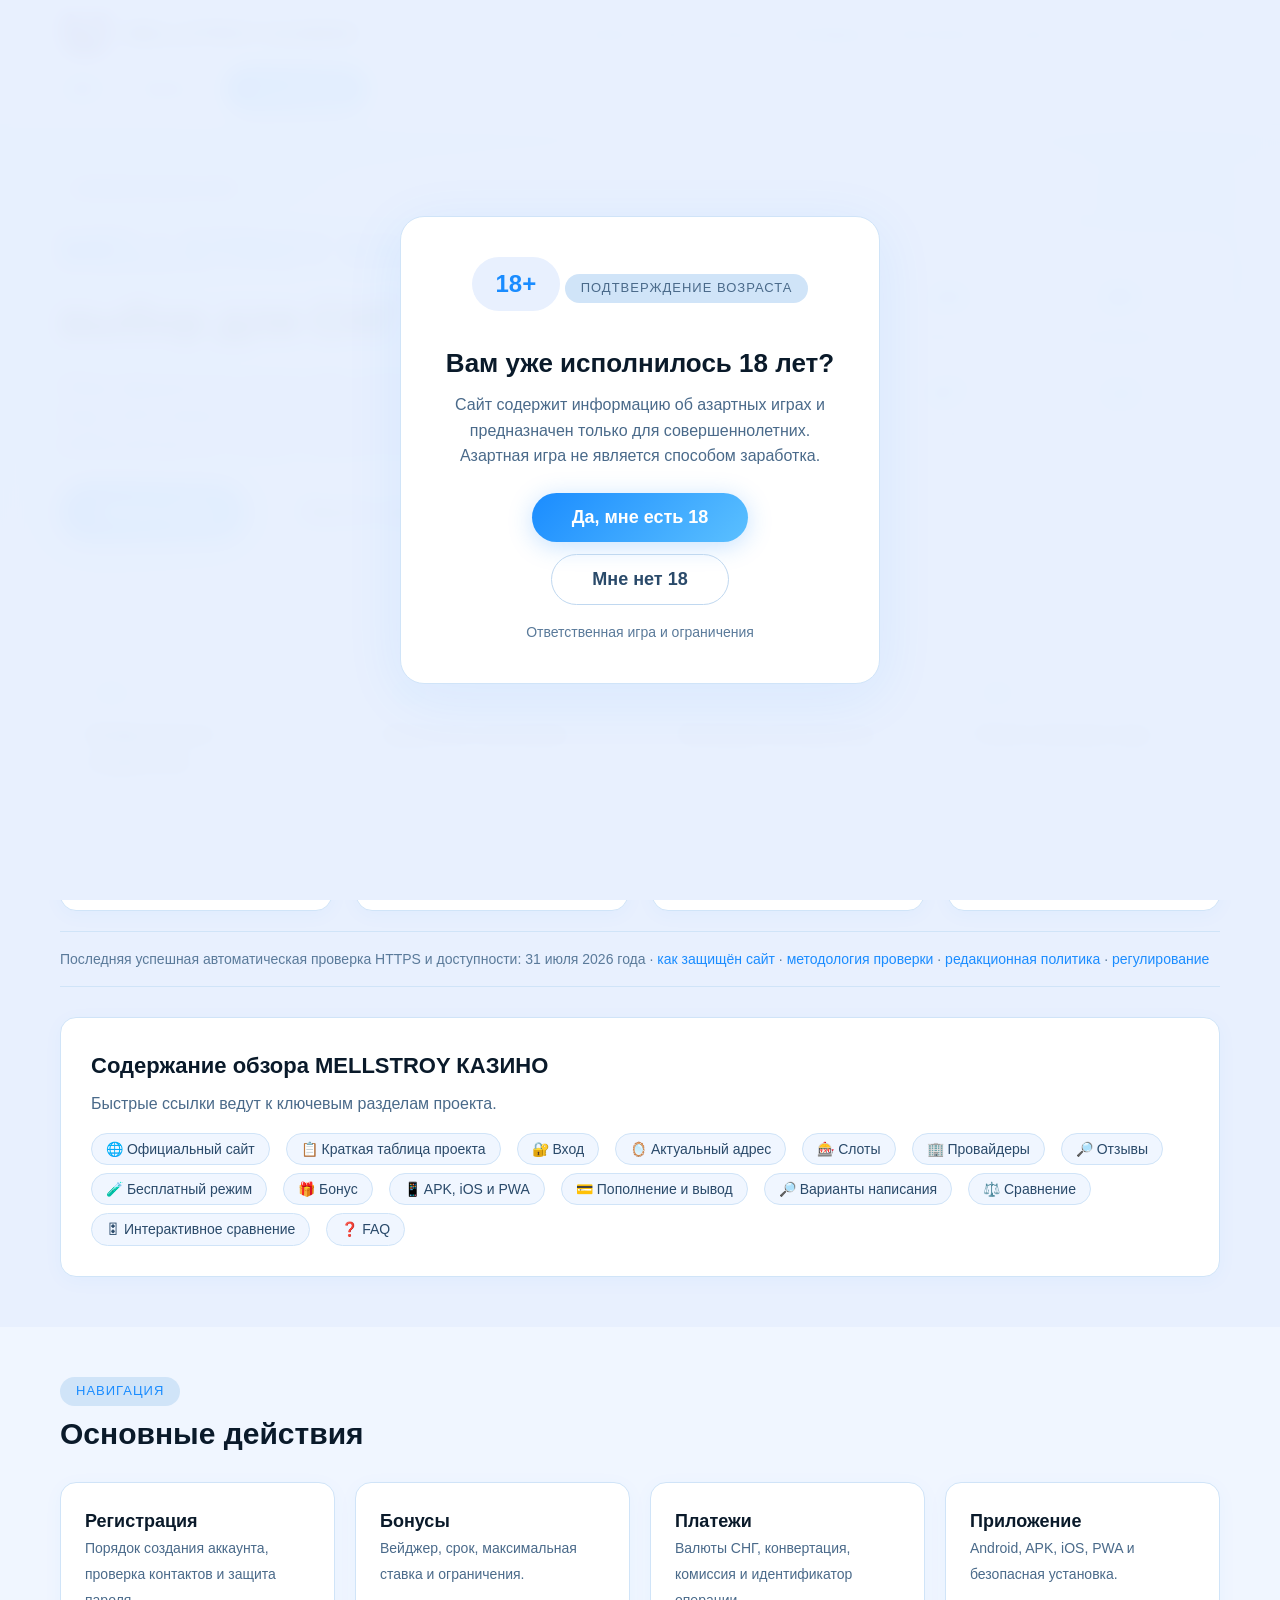
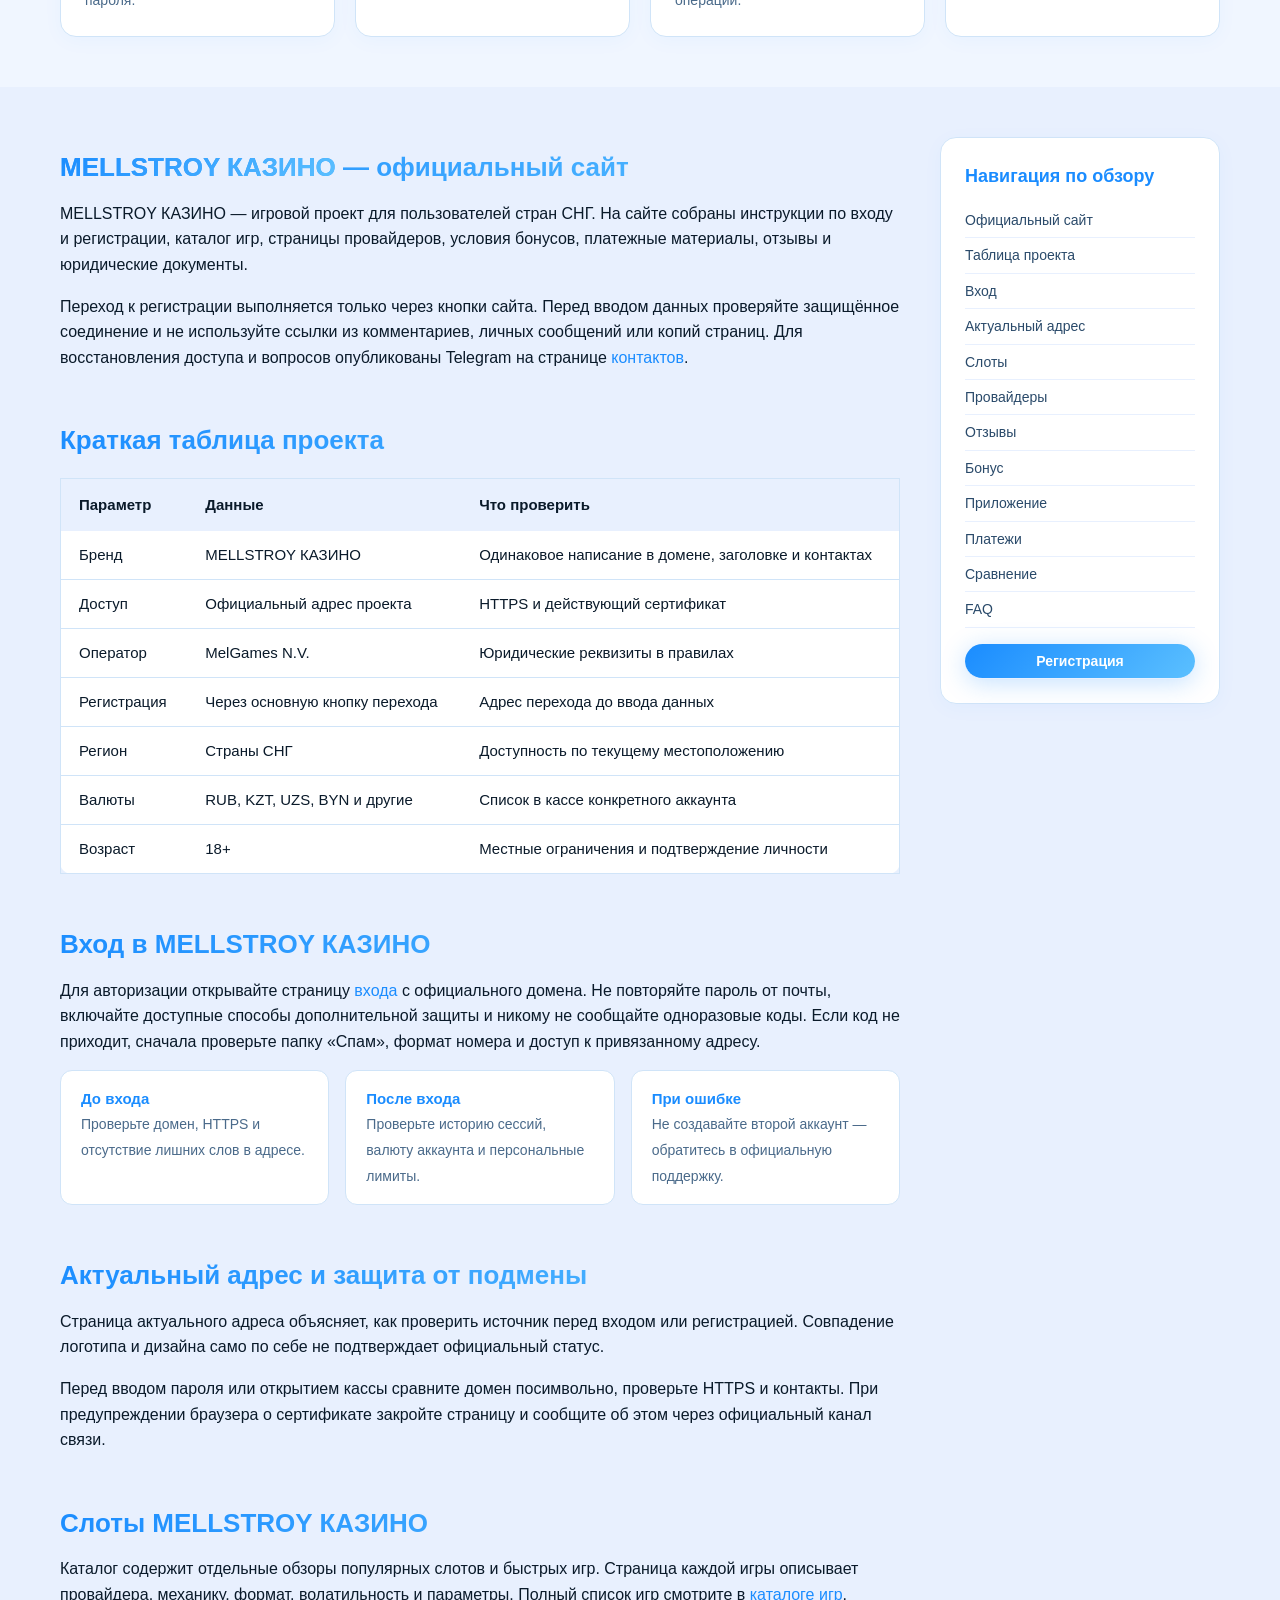
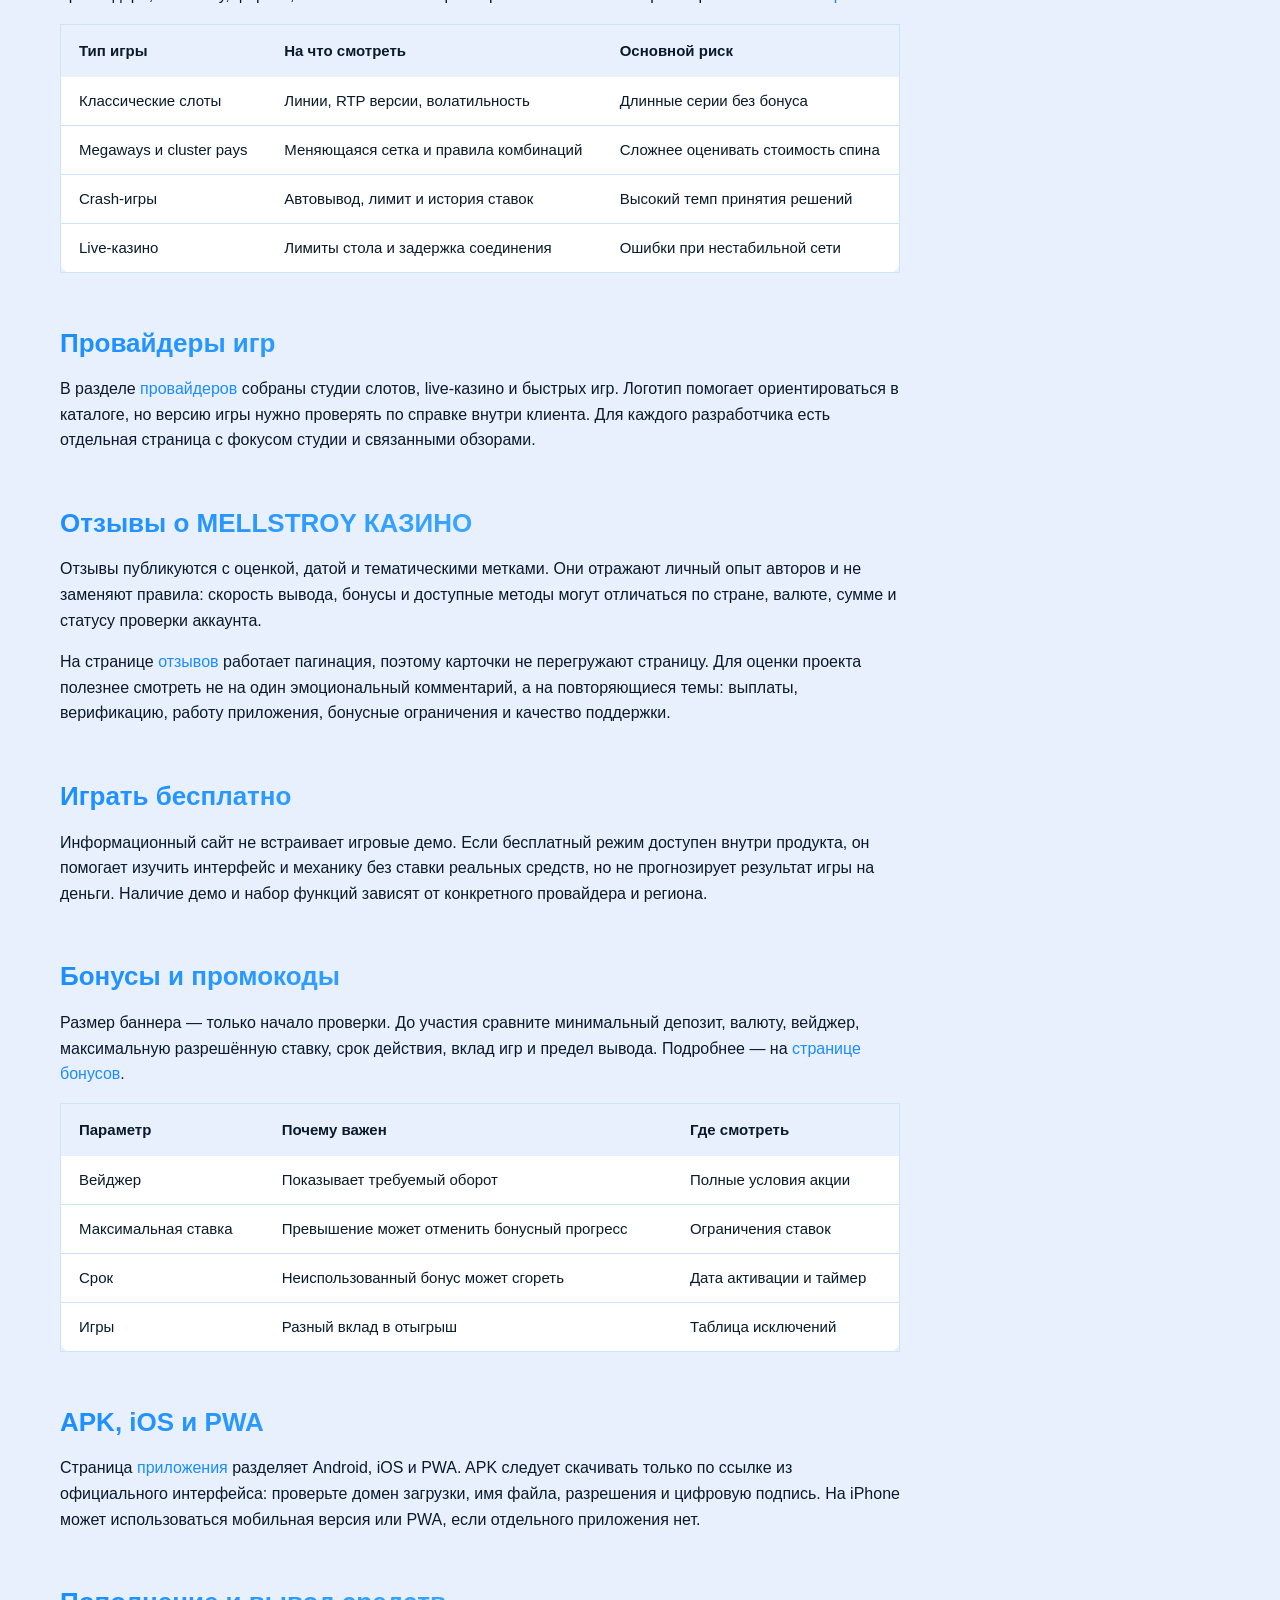
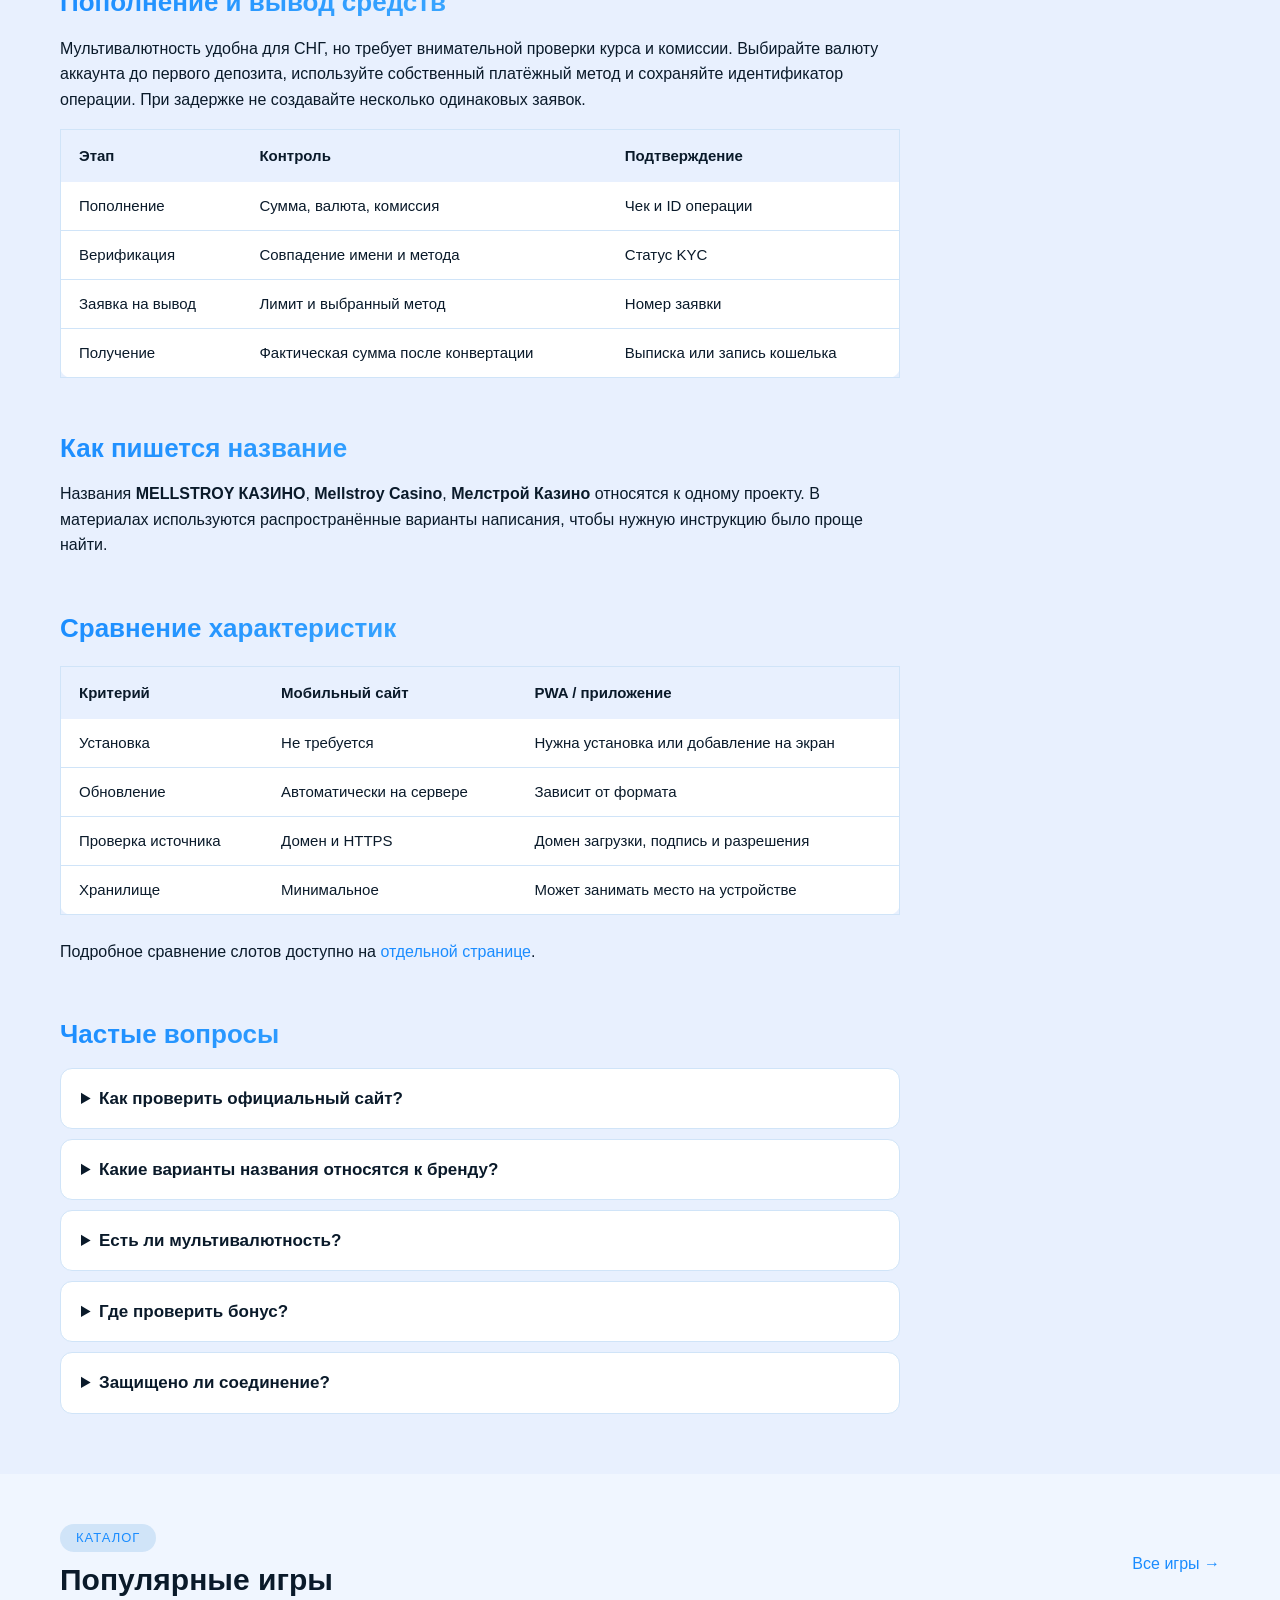
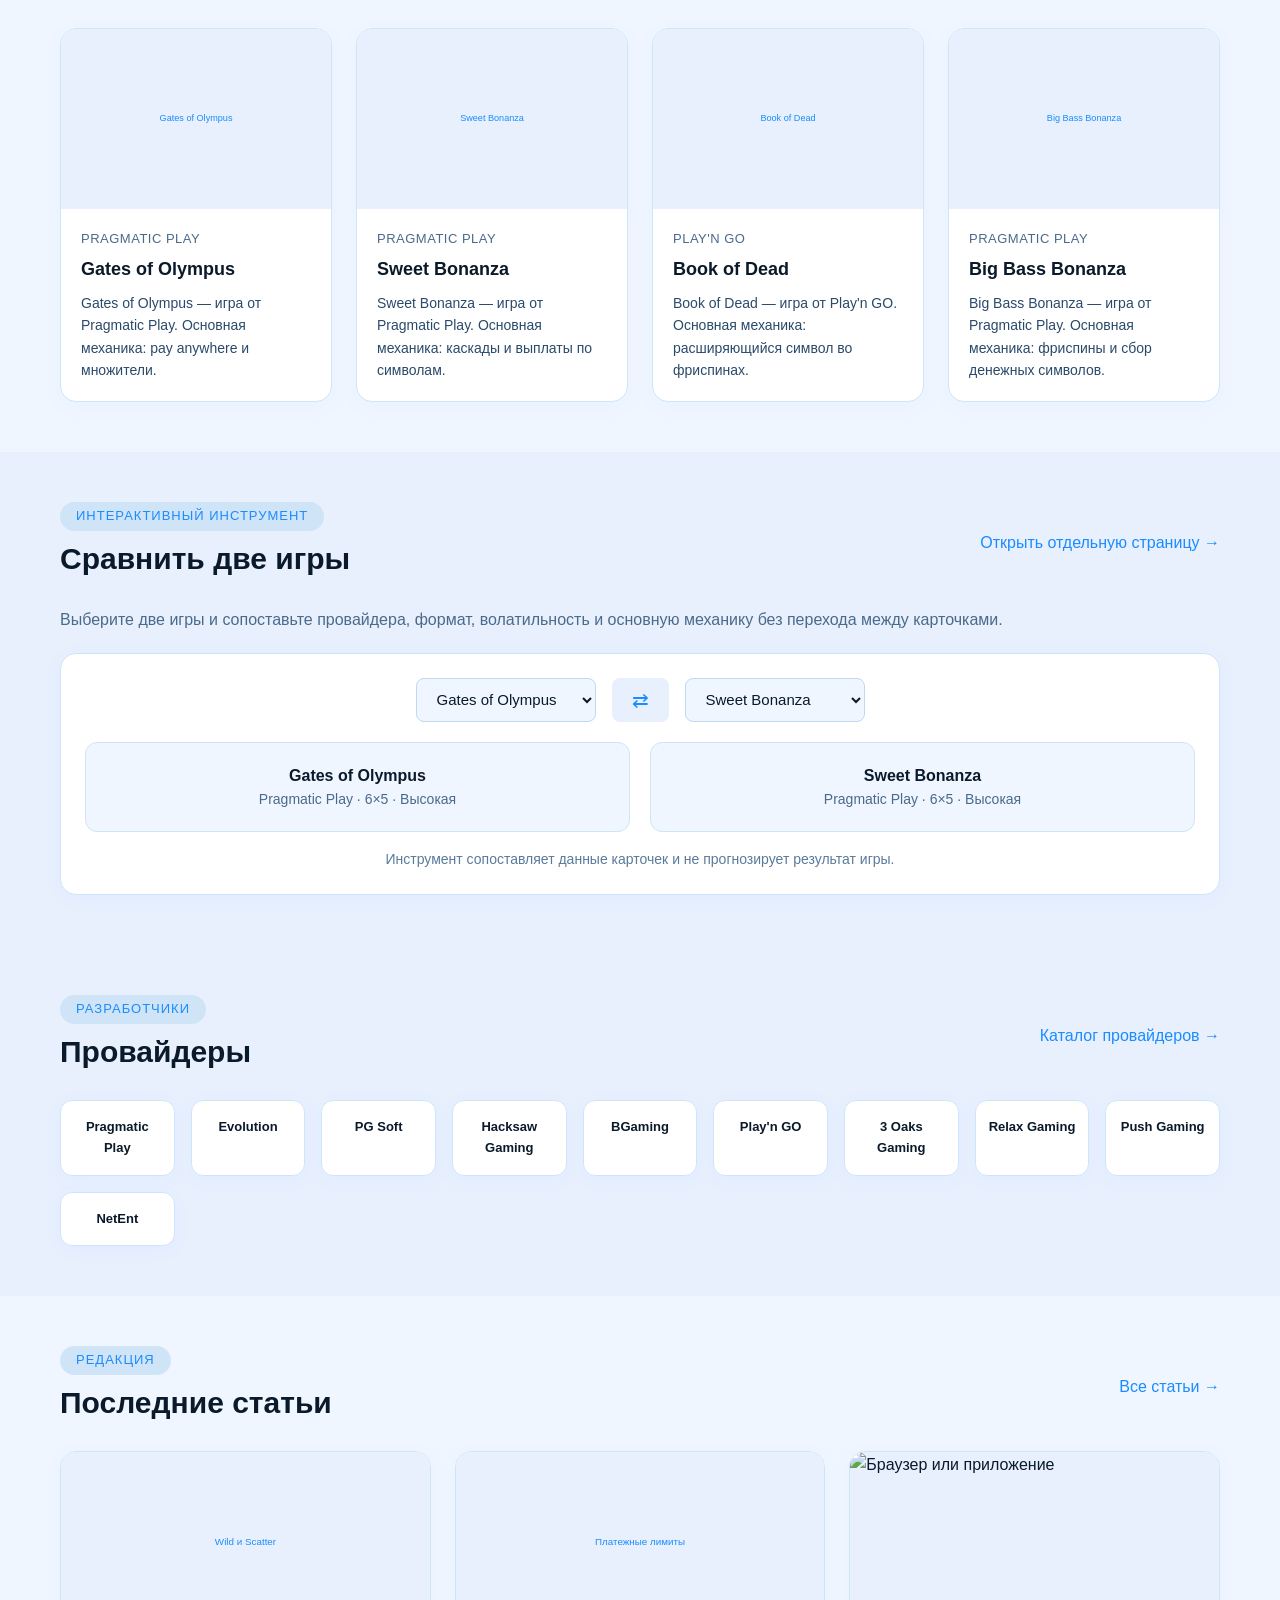
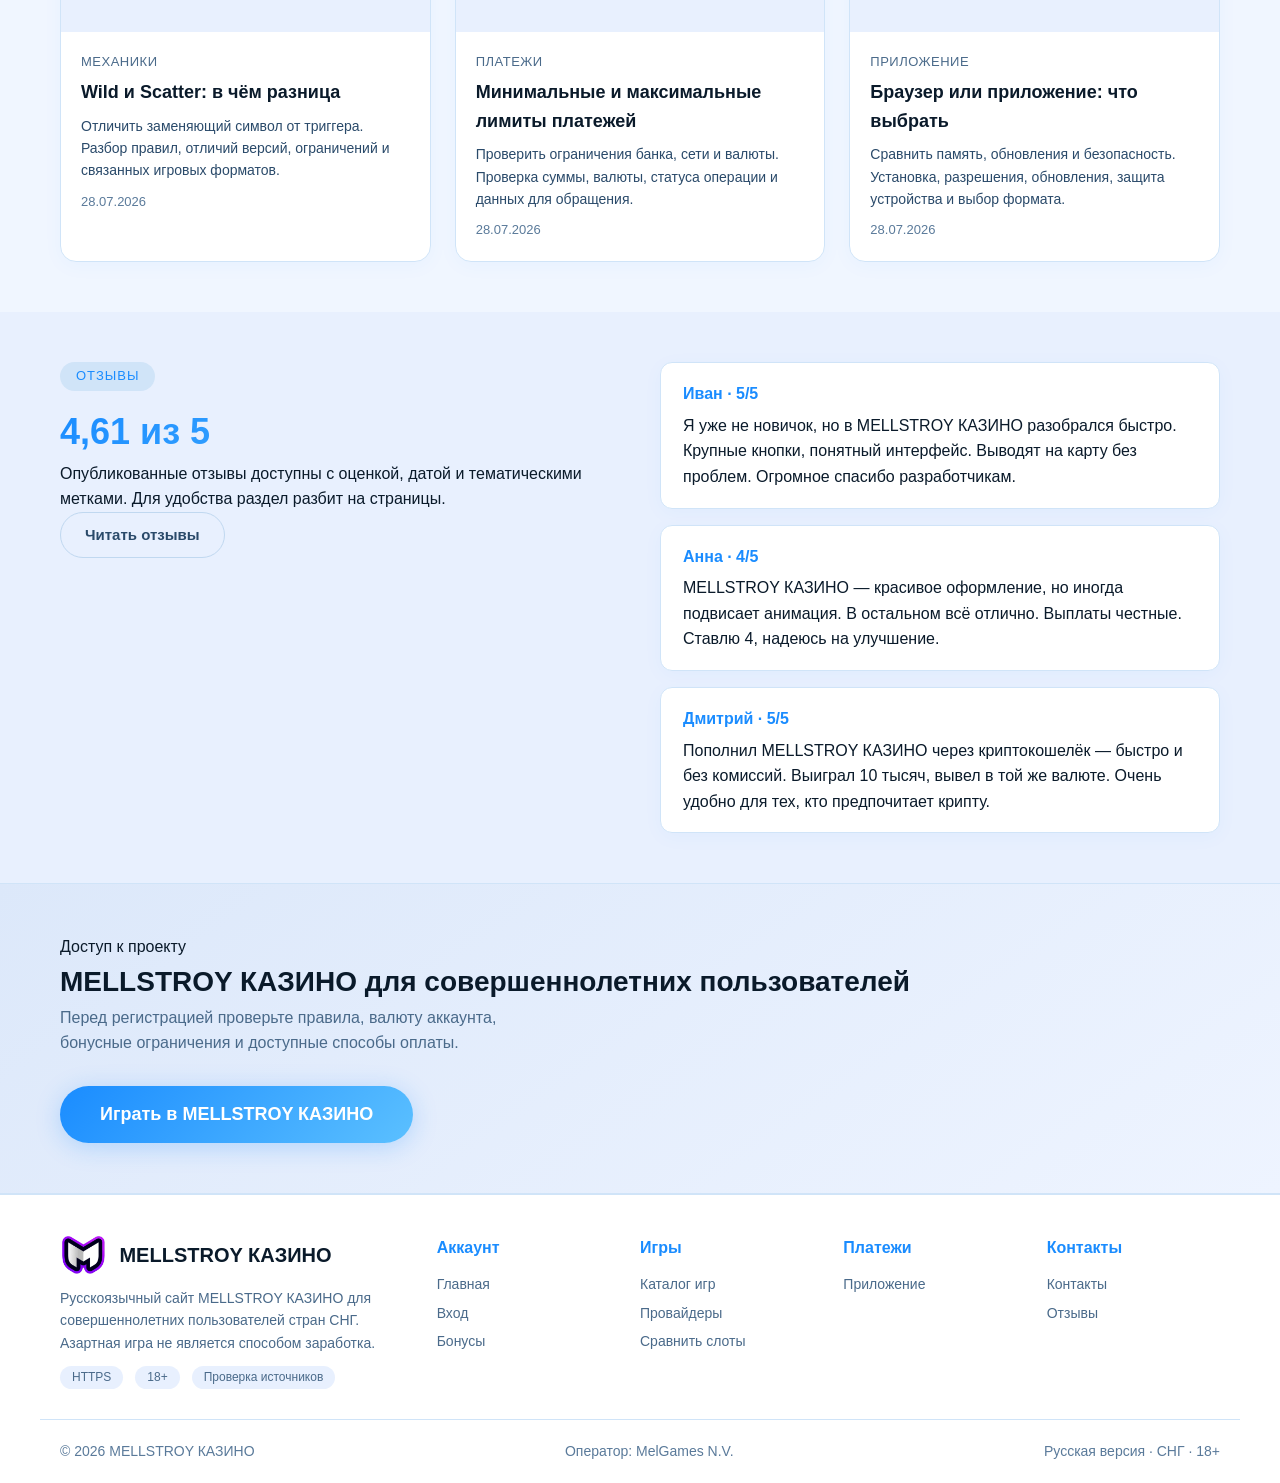
==== commit e0e81566: "Update index.html" ====
--- a/index.html
+++ b/index.html
@@ -5,7 +5,7 @@
     <meta name="viewport" content="width=device-width,initial-scale=1,viewport-fit=cover">
     <title>MELLSTROY КАЗИНО — официальный сайт для СНГ</title>
     <meta name="description" content="Официальный сайт MELLSTROY КАЗИНО для СНГ: вход, регистрация, бонусы, слоты, провайдеры, приложение, платежи, отзывы и правила.">
-    <meta name="theme-color" content="#080c18">
+    <meta name="theme-color" content="#e8f0fe">
     <link rel="canonical" href="https://ваш-сайт.com/">
     <meta property="og:type" content="website">
     <meta property="og:title" content="MELLSTROY КАЗИНО — официальный сайт для СНГ">
@@ -26,8 +26,8 @@
 
         body {
             font-family: 'Segoe UI', Tahoma, Geneva, Verdana, sans-serif;
-            background: #080c18;
-            color: #c0d0e8;
+            background: #e8f0fe;
+            color: #0a1a2a;
             line-height: 1.6;
         }
 
@@ -38,14 +38,14 @@
         }
 
         a {
-            color: #4af0ff;
+            color: #1a8cff;
             text-decoration: none;
             transition: 0.3s;
         }
 
         a:hover {
-            color: #8af5ff;
-            text-shadow: 0 0 20px rgba(74, 240, 255, 0.3);
+            color: #0066cc;
+            text-shadow: 0 0 20px rgba(26, 140, 255, 0.2);
         }
 
         /* ===== СКИП-ССЫЛКА ===== */
@@ -53,8 +53,8 @@
             position: absolute;
             top: -100px;
             left: 10px;
-            background: #4af0ff;
-            color: #080c18;
+            background: #1a8cff;
+            color: #ffffff;
             padding: 10px 20px;
             border-radius: 0 0 8px 8px;
             z-index: 1000;
@@ -64,14 +64,14 @@
 
         /* ===== ШАПКА ===== */
         .site-header {
-            background: #0a1025;
+            background: rgba(255, 255, 255, 0.85);
+            backdrop-filter: blur(16px);
             padding: 12px 0;
-            border-bottom: 1px solid #1a2a4a;
+            border-bottom: 1px solid #c0d8f0;
             position: sticky;
             top: 0;
             z-index: 100;
-            box-shadow: 0 4px 40px rgba(0, 20, 80, 0.4);
-            backdrop-filter: blur(10px);
+            box-shadow: 0 4px 40px rgba(26, 140, 255, 0.06);
         }
 
         .header-row {
@@ -88,15 +88,15 @@
             gap: 12px;
             font-size: 22px;
             font-weight: 800;
-            color: #ffffff;
+            color: #0a1a2a;
         }
         .brand img { height: 44px; width: auto; display: block; }
 
         .menu-button {
             display: none;
             background: none;
-            border: 1px solid #1a2a4a;
-            color: #c0d0e8;
+            border: 1px solid #c0d8f0;
+            color: #0a1a2a;
             padding: 8px 16px;
             border-radius: 8px;
             cursor: pointer;
@@ -110,14 +110,14 @@
             flex-wrap: wrap;
         }
         .main-nav a {
-            color: #8aa0c0;
+            color: #2a4a6a;
             font-weight: 500;
             font-size: 15px;
             transition: 0.3s;
         }
         .main-nav a:hover {
-            color: #4af0ff;
-            text-shadow: 0 0 20px rgba(74, 240, 255, 0.2);
+            color: #1a8cff;
+            text-shadow: 0 0 20px rgba(26, 140, 255, 0.15);
         }
 
         .header-actions {
@@ -127,11 +127,11 @@
         }
 
         .age-badge {
-            background: #1a2a4a;
+            background: #d0e4f8;
             padding: 4px 12px;
             border-radius: 20px;
             font-weight: 700;
-            color: #4af0ff;
+            color: #1a8cff;
             font-size: 13px;
         }
 
@@ -148,24 +148,24 @@
         }
 
         .btn.primary {
-            background: linear-gradient(135deg, #2a7de1, #4af0ff);
-            color: #080c18;
-            box-shadow: 0 0 30px rgba(74, 240, 255, 0.15);
+            background: linear-gradient(135deg, #1a8cff, #5bc0ff);
+            color: #ffffff;
+            box-shadow: 0 4px 25px rgba(26, 140, 255, 0.25);
         }
         .btn.primary:hover {
             transform: scale(1.04);
-            box-shadow: 0 0 50px rgba(74, 240, 255, 0.3);
+            box-shadow: 0 8px 40px rgba(26, 140, 255, 0.35);
         }
 
         .btn.ghost {
             background: transparent;
-            color: #8aa0c0;
-            border: 1px solid #1a2a4a;
+            color: #2a4a6a;
+            border: 1px solid #c0d8f0;
         }
         .btn.ghost:hover {
-            border-color: #4af0ff;
-            color: #4af0ff;
-            box-shadow: 0 0 30px rgba(74, 240, 255, 0.1);
+            border-color: #1a8cff;
+            color: #1a8cff;
+            box-shadow: 0 0 30px rgba(26, 140, 255, 0.08);
         }
 
         .btn.large {
@@ -176,7 +176,7 @@
         /* ===== ГЕРОЙ ===== */
         .page-hero {
             padding: 50px 0 60px;
-            background: linear-gradient(145deg, #080c18 0%, #0d1830 50%, #0a1025 100%);
+            background: linear-gradient(145deg, #dce8fa 0%, #eef4ff 50%, #e8f0fe 100%);
             border-radius: 0 0 40px 40px;
             position: relative;
             overflow: hidden;
@@ -184,21 +184,21 @@
         .page-hero::before {
             content: '';
             position: absolute;
-            top: -50%;
-            right: -20%;
-            width: 600px;
-            height: 600px;
-            background: radial-gradient(circle, rgba(42, 125, 225, 0.08), transparent 70%);
+            top: -40%;
+            right: -10%;
+            width: 500px;
+            height: 500px;
+            background: radial-gradient(circle, rgba(26, 140, 255, 0.06), transparent 70%);
             pointer-events: none;
         }
         .page-hero::after {
             content: '';
             position: absolute;
-            bottom: -30%;
-            left: -10%;
+            bottom: -20%;
+            left: -5%;
             width: 400px;
             height: 400px;
-            background: radial-gradient(circle, rgba(74, 240, 255, 0.05), transparent 70%);
+            background: radial-gradient(circle, rgba(91, 192, 255, 0.05), transparent 70%);
             pointer-events: none;
         }
 
@@ -213,18 +213,18 @@
 
         .eyebrow {
             display: inline-block;
-            background: #1a2a4a;
+            background: #d0e4f8;
             padding: 4px 16px;
             border-radius: 20px;
             font-size: 13px;
             text-transform: uppercase;
             letter-spacing: 1px;
-            color: #4af0ff;
+            color: #1a8cff;
             margin-bottom: 12px;
         }
 
         .gradient-text {
-            background: linear-gradient(135deg, #2a7de1, #4af0ff);
+            background: linear-gradient(135deg, #1a8cff, #5bc0ff);
             -webkit-background-clip: text;
             -webkit-text-fill-color: transparent;
         }
@@ -233,12 +233,12 @@
             font-size: 44px;
             font-weight: 800;
             margin-bottom: 16px;
-            color: #ffffff;
+            color: #0a1a2a;
         }
 
         .page-hero p {
             font-size: 18px;
-            color: #8aa0c0;
+            color: #2a4a6a;
             max-width: 600px;
             margin-bottom: 24px;
         }
@@ -253,12 +253,12 @@
             display: grid;
             grid-template-columns: 1fr 1fr;
             gap: 20px;
-            background: rgba(10, 16, 37, 0.7);
+            background: rgba(255, 255, 255, 0.7);
             backdrop-filter: blur(10px);
-            border: 1px solid #1a2a4a;
+            border: 1px solid rgba(192, 216, 240, 0.5);
             border-radius: 20px;
             padding: 30px 24px;
-            box-shadow: 0 4px 40px rgba(0, 0, 0, 0.3);
+            box-shadow: 0 8px 40px rgba(26, 140, 255, 0.06);
         }
         .stats-card div {
             text-align: center;
@@ -266,18 +266,18 @@
         .stats-card strong {
             display: block;
             font-size: 32px;
-            background: linear-gradient(135deg, #2a7de1, #4af0ff);
+            background: linear-gradient(135deg, #1a8cff, #5bc0ff);
             -webkit-background-clip: text;
             -webkit-text-fill-color: transparent;
         }
         .stats-card span {
-            color: #8aa0c0;
+            color: #4a6a8a;
             font-size: 14px;
         }
 
         /* ===== БЛОК ДОВЕРИЯ ===== */
         .section { padding: 50px 0; }
-        .section.soft { background: #0a1025; }
+        .section.soft { background: #f0f6ff; }
 
         .trust-grid {
             display: grid;
@@ -287,34 +287,35 @@
         }
 
         .trust-card {
-            background: #0d1428;
-            border: 1px solid #1a2a4a;
+            background: #ffffff;
+            border: 1px solid #d0e4f8;
             border-radius: 16px;
             padding: 24px;
             transition: 0.3s;
+            box-shadow: 0 4px 20px rgba(26, 140, 255, 0.04);
         }
         .trust-card:hover {
-            border-color: #4af0ff;
-            box-shadow: 0 0 40px rgba(74, 240, 255, 0.05);
+            border-color: #5bc0ff;
+            box-shadow: 0 8px 40px rgba(26, 140, 255, 0.08);
         }
         .trust-card .trust-icon {
             display: inline-block;
-            background: #1a2a4a;
+            background: #e8f0fe;
             padding: 6px 14px;
             border-radius: 30px;
             font-size: 13px;
             font-weight: 700;
-            color: #4af0ff;
+            color: #1a8cff;
             margin-bottom: 10px;
         }
         .trust-card strong {
             display: block;
             font-size: 18px;
-            color: #ffffff;
+            color: #0a1a2a;
             margin-bottom: 6px;
         }
         .trust-card span {
-            color: #8aa0c0;
+            color: #4a6a8a;
             font-size: 14px;
         }
 
@@ -322,26 +323,27 @@
             font-size: 14px;
             color: #5a7a9a;
             padding: 16px 0;
-            border-top: 1px solid #1a2a4a;
-            border-bottom: 1px solid #1a2a4a;
+            border-top: 1px solid #d0e4f8;
+            border-bottom: 1px solid #d0e4f8;
             margin-bottom: 30px;
         }
-        .security-status a { color: #8aa0c0; }
-        .security-status a:hover { color: #4af0ff; }
+        .security-status a { color: #1a8cff; }
+        .security-status a:hover { color: #0066cc; }
 
         .overview-nav {
-            background: #0d1428;
-            border: 1px solid #1a2a4a;
+            background: #ffffff;
+            border: 1px solid #d0e4f8;
             border-radius: 16px;
             padding: 30px;
+            box-shadow: 0 4px 20px rgba(26, 140, 255, 0.04);
         }
         .overview-nav h2 {
-            color: #ffffff;
+            color: #0a1a2a;
             font-size: 22px;
             margin-bottom: 8px;
         }
         .overview-nav p {
-            color: #8aa0c0;
+            color: #4a6a8a;
             margin-bottom: 16px;
         }
         .overview-links {
@@ -351,17 +353,17 @@
         }
         .overview-links a {
             font-size: 14px;
-            color: #8aa0c0;
-            background: #0a1025;
+            color: #2a4a6a;
+            background: #f0f6ff;
             padding: 4px 14px;
             border-radius: 20px;
-            border: 1px solid #1a2a4a;
+            border: 1px solid #d0e4f8;
             transition: 0.3s;
         }
         .overview-links a:hover {
-            border-color: #4af0ff;
-            color: #4af0ff;
-            box-shadow: 0 0 30px rgba(74, 240, 255, 0.05);
+            border-color: #1a8cff;
+            color: #1a8cff;
+            box-shadow: 0 0 30px rgba(26, 140, 255, 0.06);
         }
 
         /* ===== СЕКЦИЯ ДЕЙСТВИЙ ===== */
@@ -375,10 +377,10 @@
         .section-head .eyebrow { margin-bottom: 4px; }
         .section-head h2 {
             font-size: 30px;
-            color: #ffffff;
-        }
-        .section-head a { color: #4af0ff; }
-        .section-head a:hover { color: #8af5ff; }
+            color: #0a1a2a;
+        }
+        .section-head a { color: #1a8cff; }
+        .section-head a:hover { color: #0066cc; }
 
         .feature-grid {
             display: grid;
@@ -386,25 +388,26 @@
             gap: 20px;
         }
         .feature-grid a {
-            background: #0d1428;
-            border: 1px solid #1a2a4a;
+            background: #ffffff;
+            border: 1px solid #d0e4f8;
             border-radius: 16px;
             padding: 24px;
             transition: 0.3s;
             text-decoration: none;
+            box-shadow: 0 4px 20px rgba(26, 140, 255, 0.04);
         }
         .feature-grid a:hover {
-            border-color: #4af0ff;
+            border-color: #5bc0ff;
             transform: translateY(-4px);
-            box-shadow: 0 8px 40px rgba(74, 240, 255, 0.05);
+            box-shadow: 0 8px 40px rgba(26, 140, 255, 0.08);
         }
         .feature-grid a strong {
             display: block;
-            color: #ffffff;
+            color: #0a1a2a;
             font-size: 18px;
         }
         .feature-grid a span {
-            color: #8aa0c0;
+            color: #4a6a8a;
             font-size: 14px;
         }
 
@@ -417,7 +420,7 @@
 
         .prose h2 {
             font-size: 26px;
-            background: linear-gradient(135deg, #2a7de1, #4af0ff);
+            background: linear-gradient(135deg, #1a8cff, #5bc0ff);
             -webkit-background-clip: text;
             -webkit-text-fill-color: transparent;
             margin: 40px 0 12px;
@@ -425,11 +428,11 @@
         }
         .prose h2:first-child { margin-top: 0; }
         .prose p {
-            color: #c0d0e8;
+            color: #0a1a2a;
             margin-bottom: 16px;
         }
-        .prose a { color: #4af0ff; }
-        .prose a:hover { color: #8af5ff; }
+        .prose a { color: #1a8cff; }
+        .prose a:hover { color: #0066cc; }
 
         .table-wrap {
             overflow-x: auto;
@@ -437,23 +440,23 @@
         }
         .table-wrap table {
             width: 100%;
-            background: #0d1428;
+            background: #ffffff;
             border-radius: 12px;
             border-collapse: collapse;
             font-size: 15px;
-            border: 1px solid #1a2a4a;
+            border: 1px solid #d0e4f8;
         }
         .table-wrap th {
-            background: #1a2a4a;
-            color: #4af0ff;
+            background: #e8f0fe;
+            color: #0a1a2a;
             padding: 14px 18px;
             text-align: left;
             font-weight: 600;
         }
         .table-wrap td {
             padding: 12px 18px;
-            border-bottom: 1px solid #1a2a4a;
-            color: #c0d0e8;
+            border-bottom: 1px solid #d0e4f8;
+            color: #0a1a2a;
         }
         .table-wrap tr:last-child td { border-bottom: none; }
 
@@ -464,39 +467,39 @@
             margin: 16px 0 24px;
         }
         .fact-list div {
-            background: #0d1428;
-            border: 1px solid #1a2a4a;
+            background: #ffffff;
+            border: 1px solid #d0e4f8;
             border-radius: 12px;
             padding: 16px 20px;
         }
         .fact-list div strong {
             display: block;
-            color: #4af0ff;
+            color: #1a8cff;
             font-size: 15px;
         }
         .fact-list div span {
-            color: #8aa0c0;
+            color: #4a6a8a;
             font-size: 14px;
         }
 
         .faq details {
-            background: #0d1428;
-            border: 1px solid #1a2a4a;
+            background: #ffffff;
+            border: 1px solid #d0e4f8;
             border-radius: 12px;
             padding: 16px 20px;
             margin-bottom: 10px;
             transition: 0.3s;
         }
-        .faq details:hover { border-color: #4af0ff; }
+        .faq details:hover { border-color: #5bc0ff; }
         .faq summary {
             font-weight: 600;
-            color: #ffffff;
+            color: #0a1a2a;
             cursor: pointer;
             font-size: 17px;
         }
-        .faq summary:hover { color: #4af0ff; }
+        .faq summary:hover { color: #1a8cff; }
         .faq details p {
-            color: #c0d0e8;
+            color: #0a1a2a;
             padding-top: 12px;
             margin: 0;
         }
@@ -511,16 +514,17 @@
         }
 
         .content-card {
-            background: #0d1428;
-            border: 1px solid #1a2a4a;
+            background: #ffffff;
+            border: 1px solid #d0e4f8;
             border-radius: 16px;
             overflow: hidden;
             transition: 0.3s;
+            box-shadow: 0 4px 20px rgba(26, 140, 255, 0.04);
         }
         .content-card:hover {
-            border-color: #4af0ff;
+            border-color: #5bc0ff;
             transform: translateY(-4px);
-            box-shadow: 0 8px 40px rgba(74, 240, 255, 0.05);
+            box-shadow: 0 8px 40px rgba(26, 140, 255, 0.08);
         }
         .content-card a { display: block; text-decoration: none; color: inherit; }
         .card-media img {
@@ -528,22 +532,22 @@
             height: 180px;
             object-fit: cover;
             display: block;
-            background: #0a1025;
+            background: #e8f0fe;
         }
         .card-copy { padding: 16px 20px 20px; }
         .card-copy span {
             font-size: 13px;
-            color: #8aa0c0;
+            color: #4a6a8a;
             text-transform: uppercase;
             letter-spacing: 0.5px;
         }
         .card-copy h2 {
             font-size: 18px;
-            color: #ffffff;
+            color: #0a1a2a;
             margin: 4px 0 8px;
         }
         .card-copy p {
-            color: #c0d0e8;
+            color: #2a4a6a;
             font-size: 14px;
         }
         .card-meta {
@@ -561,22 +565,23 @@
             gap: 16px;
         }
         .logo-grid a {
-            background: #0d1428;
-            border: 1px solid #1a2a4a;
+            background: #ffffff;
+            border: 1px solid #d0e4f8;
             border-radius: 12px;
             padding: 16px 12px;
             text-align: center;
             transition: 0.3s;
             text-decoration: none;
+            box-shadow: 0 4px 20px rgba(26, 140, 255, 0.04);
         }
         .logo-grid a:hover {
-            border-color: #4af0ff;
+            border-color: #5bc0ff;
             transform: scale(1.04);
-            box-shadow: 0 0 40px rgba(74, 240, 255, 0.05);
+            box-shadow: 0 8px 40px rgba(26, 140, 255, 0.08);
         }
         .logo-grid strong {
             font-size: 13px;
-            color: #8aa0c0;
+            color: #0a1a2a;
             display: block;
         }
 
@@ -589,7 +594,7 @@
         }
         .split h2 {
             font-size: 36px;
-            background: linear-gradient(135deg, #2a7de1, #4af0ff);
+            background: linear-gradient(135deg, #1a8cff, #5bc0ff);
             -webkit-background-clip: text;
             -webkit-text-fill-color: transparent;
         }
@@ -600,24 +605,25 @@
             gap: 16px;
         }
         .review-preview article {
-            background: #0d1428;
-            border: 1px solid #1a2a4a;
+            background: #ffffff;
+            border: 1px solid #d0e4f8;
             border-radius: 12px;
             padding: 18px 22px;
             transition: 0.3s;
-        }
-        .review-preview article:hover { border-color: #4af0ff; }
-        .review-preview article strong { color: #4af0ff; }
+            box-shadow: 0 4px 20px rgba(26, 140, 255, 0.04);
+        }
+        .review-preview article:hover { border-color: #5bc0ff; }
+        .review-preview article strong { color: #1a8cff; }
         .review-preview article p {
-            color: #c0d0e8;
+            color: #0a1a2a;
             margin-top: 6px;
         }
 
         /* ===== ПРИЗЫВ ===== */
         .footer-cta {
-            background: linear-gradient(145deg, #080c18, #0d1830);
-            border-top: 1px solid #1a2a4a;
-            border-bottom: 1px solid #1a2a4a;
+            background: linear-gradient(145deg, #dce8fa, #eef4ff);
+            border-top: 1px solid #d0e4f8;
+            border-bottom: 1px solid #d0e4f8;
             padding: 50px 0;
         }
         .footer-cta .container {
@@ -628,19 +634,19 @@
             gap: 30px;
         }
         .footer-cta h2 {
-            color: #ffffff;
+            color: #0a1a2a;
             font-size: 28px;
         }
         .footer-cta p {
-            color: #8aa0c0;
+            color: #4a6a8a;
             max-width: 500px;
         }
 
         /* ===== ФУТЕР ===== */
         .site-footer {
-            background: #080c18;
+            background: #ffffff;
             padding: 40px 0 20px;
-            border-top: 1px solid #1a2a4a;
+            border-top: 1px solid #d0e4f8;
         }
         .footer-grid {
             display: grid;
@@ -648,7 +654,7 @@
             gap: 30px;
         }
         .footer-brand p {
-            color: #8aa0c0;
+            color: #4a6a8a;
             font-size: 14px;
             margin: 12px 0;
         }
@@ -657,28 +663,28 @@
             gap: 12px;
         }
         .footer-trust span {
-            background: #1a2a4a;
+            background: #e8f0fe;
             padding: 2px 12px;
             border-radius: 20px;
             font-size: 12px;
-            color: #8aa0c0;
+            color: #4a6a8a;
         }
         .footer-grid strong {
-            color: #4af0ff;
+            color: #1a8cff;
             display: block;
             margin-bottom: 10px;
         }
         .footer-grid a {
             display: block;
-            color: #8aa0c0;
+            color: #4a6a8a;
             font-size: 14px;
             padding: 3px 0;
             transition: 0.3s;
         }
-        .footer-grid a:hover { color: #4af0ff; }
+        .footer-grid a:hover { color: #1a8cff; }
 
         .footer-bottom {
-            border-top: 1px solid #1a2a4a;
+            border-top: 1px solid #d0e4f8;
             padding-top: 20px;
             margin-top: 30px;
             display: flex;
@@ -695,8 +701,9 @@
             bottom: 0;
             left: 0;
             right: 0;
-            background: #0a1025;
-            border-top: 1px solid #1a2a4a;
+            background: rgba(255, 255, 255, 0.95);
+            backdrop-filter: blur(10px);
+            border-top: 1px solid #d0e4f8;
             padding: 10px;
             gap: 10px;
             z-index: 200;
@@ -710,39 +717,40 @@
         }
         .mobile-bar a:first-child {
             background: transparent;
-            border: 1px solid #1a2a4a;
-            color: #8aa0c0;
+            border: 1px solid #c0d8f0;
+            color: #2a4a6a;
         }
         .mobile-bar a:last-child {
-            background: linear-gradient(135deg, #2a7de1, #4af0ff);
-            color: #080c18;
+            background: linear-gradient(135deg, #1a8cff, #5bc0ff);
+            color: #ffffff;
         }
 
         /* ===== ТОК-КАРТА ===== */
         .toc-card {
-            background: #0d1428;
-            border: 1px solid #1a2a4a;
+            background: #ffffff;
+            border: 1px solid #d0e4f8;
             border-radius: 16px;
             padding: 24px;
             position: sticky;
             top: 90px;
             align-self: start;
+            box-shadow: 0 4px 20px rgba(26, 140, 255, 0.04);
         }
         .toc-card strong {
             display: block;
-            color: #4af0ff;
+            color: #1a8cff;
             font-size: 18px;
             margin-bottom: 12px;
         }
         .toc-card a {
             display: block;
-            color: #8aa0c0;
+            color: #2a4a6a;
             padding: 6px 0;
             font-size: 14px;
-            border-bottom: 1px solid #1a2a4a;
+            border-bottom: 1px solid #e8f0fe;
             transition: 0.3s;
         }
-        .toc-card a:hover { color: #4af0ff; }
+        .toc-card a:hover { color: #1a8cff; }
         .toc-card .btn { margin-top: 16px; width: 100%; }
 
         /* ===== AGE GATE ===== */
@@ -752,7 +760,7 @@
             left: 0;
             right: 0;
             bottom: 0;
-            background: rgba(8, 12, 24, 0.97);
+            background: rgba(232, 240, 254, 0.97);
             display: flex;
             align-items: center;
             justify-content: center;
@@ -762,30 +770,30 @@
         .age-gate[hidden] { display: none; }
 
         .age-gate-card {
-            background: #0d1428;
-            border: 1px solid #1a2a4a;
+            background: #ffffff;
+            border: 1px solid #d0e4f8;
             border-radius: 24px;
             padding: 40px;
             max-width: 480px;
             text-align: center;
-            box-shadow: 0 12px 60px rgba(0, 0, 0, 0.5);
+            box-shadow: 0 12px 60px rgba(26, 140, 255, 0.08);
         }
         .age-gate-mark {
             display: inline-block;
-            background: #1a2a4a;
+            background: #e8f0fe;
             padding: 8px 24px;
             border-radius: 40px;
             font-size: 24px;
             font-weight: 800;
-            color: #4af0ff;
+            color: #1a8cff;
         }
         .age-gate-card h2 {
-            color: #ffffff;
+            color: #0a1a2a;
             font-size: 26px;
             margin: 16px 0 8px;
         }
         .age-gate-card p {
-            color: #8aa0c0;
+            color: #4a6a8a;
             margin-bottom: 24px;
         }
         .age-gate-actions {
@@ -825,7 +833,7 @@
                 width: 100%;
                 justify-content: center;
                 padding-top: 12px;
-                border-top: 1px solid #1a2a4a;
+                border-top: 1px solid #d0e4f8;
             }
             .page-hero h1 { font-size: 30px; }
             .stats-card { grid-template-columns: 1fr 1fr; }
@@ -1182,7 +1190,7 @@
                     <article class="content-card content-card-slots">
                         <a href="games.html">
                             <figure class="card-media">
-                                <img src="data:image/svg+xml,%3Csvg xmlns='http://www.w3.org/2000/svg' width='1200' height='630' viewBox='0 0 1200 630'%3E%3Crect width='1200' height='630' fill='%230a1025'/%3E%3Ctext x='600' y='315' font-family='sans-serif' font-size='32' fill='%234af0ff' text-anchor='middle' dominant-baseline='middle'%3EGates of Olympus%3C/text%3E%3C/svg%3E" alt="Gates of Olympus" width="1200" height="630" loading="lazy">
+                                <img src="data:image/svg+xml,%3Csvg xmlns='http://www.w3.org/2000/svg' width='1200' height='630' viewBox='0 0 1200 630'%3E%3Crect width='1200' height='630' fill='%23e8f0fe'/%3E%3Ctext x='600' y='315' font-family='sans-serif' font-size='32' fill='%231a8cff' text-anchor='middle' dominant-baseline='middle'%3EGates of Olympus%3C/text%3E%3C/svg%3E" alt="Gates of Olympus" width="1200" height="630" loading="lazy">
                             </figure>
                             <div class="card-copy">
                                 <span>Pragmatic Play</span>
@@ -1194,7 +1202,7 @@
                     <article class="content-card content-card-slots">
                         <a href="games.html">
                             <figure class="card-media">
-                                <img src="data:image/svg+xml,%3Csvg xmlns='http://www.w3.org/2000/svg' width='1200' height='630' viewBox='0 0 1200 630'%3E%3Crect width='1200' height='630' fill='%230a1025'/%3E%3Ctext x='600' y='315' font-family='sans-serif' font-size='32' fill='%234af0ff' text-anchor='middle' dominant-baseline='middle'%3ESweet Bonanza%3C/text%3E%3C/svg%3E" alt="Sweet Bonanza" width="1200" height="630" loading="lazy">
+                                <img src="data:image/svg+xml,%3Csvg xmlns='http://www.w3.org/2000/svg' width='1200' height='630' viewBox='0 0 1200 630'%3E%3Crect width='1200' height='630' fill='%23e8f0fe'/%3E%3Ctext x='600' y='315' font-family='sans-serif' font-size='32' fill='%231a8cff' text-anchor='middle' dominant-baseline='middle'%3ESweet Bonanza%3C/text%3E%3C/svg%3E" alt="Sweet Bonanza" width="1200" height="630" loading="lazy">
                             </figure>
                             <div class="card-copy">
                                 <span>Pragmatic Play</span>
@@ -1206,7 +1214,7 @@
                     <article class="content-card content-card-slots">
                         <a href="games.html">
                             <figure class="card-media">
-                                <img src="data:image/svg+xml,%3Csvg xmlns='http://www.w3.org/2000/svg' width='1200' height='630' viewBox='0 0 1200 630'%3E%3Crect width='1200' height='630' fill='%230a1025'/%3E%3Ctext x='600' y='315' font-family='sans-serif' font-size='32' fill='%234af0ff' text-anchor='middle' dominant-baseline='middle'%3EBook of Dead%3C/text%3E%3C/svg%3E" alt="Book of Dead" width="1200" height="630" loading="lazy">
+                                <img src="data:image/svg+xml,%3Csvg xmlns='http://www.w3.org/2000/svg' width='1200' height='630' viewBox='0 0 1200 630'%3E%3Crect width='1200' height='630' fill='%23e8f0fe'/%3E%3Ctext x='600' y='315' font-family='sans-serif' font-size='32' fill='%231a8cff' text-anchor='middle' dominant-baseline='middle'%3EBook of Dead%3C/text%3E%3C/svg%3E" alt="Book of Dead" width="1200" height="630" loading="lazy">
                             </figure>
                             <div class="card-copy">
                                 <span>Play'n GO</span>
@@ -1218,7 +1226,7 @@
                     <article class="content-card content-card-slots">
                         <a href="games.html">
                             <figure class="card-media">
-                                <img src="data:image/svg+xml,%3Csvg xmlns='http://www.w3.org/2000/svg' width='1200' height='630' viewBox='0 0 1200 630'%3E%3Crect width='1200' height='630' fill='%230a1025'/%3E%3Ctext x='600' y='315' font-family='sans-serif' font-size='32' fill='%234af0ff' text-anchor='middle' dominant-baseline='middle'%3EBig Bass Bonanza%3C/text%3E%3C/svg%3E" alt="Big Bass Bonanza" width="1200" height="630" loading="lazy">
+                                <img src="data:image/svg+xml,%3Csvg xmlns='http://www.w3.org/2000/svg' width='1200' height='630' viewBox='0 0 1200 630'%3E%3Crect width='1200' height='630' fill='%23e8f0fe'/%3E%3Ctext x='600' y='315' font-family='sans-serif' font-size='32' fill='%231a8cff' text-anchor='middle' dominant-baseline='middle'%3EBig Bass Bonanza%3C/text%3E%3C/svg%3E" alt="Big Bass Bonanza" width="1200" height="630" loading="lazy">
                             </figure>
                             <div class="card-copy">
                                 <span>Pragmatic Play</span>
@@ -1241,17 +1249,17 @@
                     </div>
                     <a href="comparison.html">Открыть отдельную страницу →</a>
                 </div>
-                <p class="section-intro" style="color:#8aa0c0; margin-bottom:20px;">Выберите две игры и сопоставьте провайдера, формат, волатильность и основную механику без перехода между карточками.</p>
-                <div class="slot-comparison" style="background:#0d1428; border:1px solid #1a2a4a; border-radius:16px; padding:24px; box-shadow:0 4px 20px rgba(0,0,0,0.2);">
+                <p class="section-intro" style="color:#4a6a8a; margin-bottom:20px;">Выберите две игры и сопоставьте провайдера, формат, волатильность и основную механику без перехода между карточками.</p>
+                <div class="slot-comparison" style="background:#ffffff; border:1px solid #d0e4f8; border-radius:16px; padding:24px; box-shadow:0 4px 20px rgba(26, 140, 255, 0.04);">
                     <div style="display:flex; gap:16px; flex-wrap:wrap; justify-content:center; margin-bottom:20px;">
-                        <select style="background:#0a1025; color:#c0d0e8; border:1px solid #1a2a4a; padding:10px 16px; border-radius:8px; font-size:15px; min-width:180px;">
+                        <select style="background:#f0f6ff; color:#0a1a2a; border:1px solid #c0d8f0; padding:10px 16px; border-radius:8px; font-size:15px; min-width:180px;">
                             <option>Gates of Olympus</option>
                             <option>Sweet Bonanza</option>
                             <option>Book of Dead</option>
                             <option>Big Bass Bonanza</option>
                         </select>
-                        <button style="background:#1a2a4a; color:#4af0ff; border:none; padding:10px 20px; border-radius:8px; font-size:20px; cursor:pointer;">⇄</button>
-                        <select style="background:#0a1025; color:#c0d0e8; border:1px solid #1a2a4a; padding:10px 16px; border-radius:8px; font-size:15px; min-width:180px;">
+                        <button style="background:#e8f0fe; color:#1a8cff; border:none; padding:10px 20px; border-radius:8px; font-size:20px; cursor:pointer;">⇄</button>
+                        <select style="background:#f0f6ff; color:#0a1a2a; border:1px solid #c0d8f0; padding:10px 16px; border-radius:8px; font-size:15px; min-width:180px;">
                             <option>Sweet Bonanza</option>
                             <option>Gates of Olympus</option>
                             <option>Book of Dead</option>
@@ -1259,13 +1267,13 @@
                         </select>
                     </div>
                     <div style="display:grid; grid-template-columns:1fr 1fr; gap:20px;">
-                        <div style="background:#0a1025; border-radius:12px; padding:20px; text-align:center; border:1px solid #1a2a4a;">
-                            <strong style="color:#ffffff;">Gates of Olympus</strong>
-                            <p style="color:#8aa0c0; font-size:14px;">Pragmatic Play · 6×5 · Высокая</p>
+                        <div style="background:#f0f6ff; border-radius:12px; padding:20px; text-align:center; border:1px solid #d0e4f8;">
+                            <strong style="color:#0a1a2a;">Gates of Olympus</strong>
+                            <p style="color:#4a6a8a; font-size:14px;">Pragmatic Play · 6×5 · Высокая</p>
                         </div>
-                        <div style="background:#0a1025; border-radius:12px; padding:20px; text-align:center; border:1px solid #1a2a4a;">
-                            <strong style="color:#ffffff;">Sweet Bonanza</strong>
-                            <p style="color:#8aa0c0; font-size:14px;">Pragmatic Play · 6×5 · Высокая</p>
+                        <div style="background:#f0f6ff; border-radius:12px; padding:20px; text-align:center; border:1px solid #d0e4f8;">
+                            <strong style="color:#0a1a2a;">Sweet Bonanza</strong>
+                            <p style="color:#4a6a8a; font-size:14px;">Pragmatic Play · 6×5 · Высокая</p>
                         </div>
                     </div>
                     <p style="text-align:center; color:#5a7a9a; font-size:14px; margin-top:16px;">Инструмент сопоставляет данные карточек и не прогнозирует результат игры.</p>
@@ -1312,7 +1320,7 @@
                     <article class="content-card">
                         <a href="journal.html">
                             <figure class="card-media">
-                                <img src="data:image/svg+xml,%3Csvg xmlns='http://www.w3.org/2000/svg' width='1200' height='630' viewBox='0 0 1200 630'%3E%3Crect width='1200' height='630' fill='%230a1025'/%3E%3Ctext x='600' y='315' font-family='sans-serif' font-size='32' fill='%234af0ff' text-anchor='middle' dominant-baseline='middle'%3EWild и Scatter%3C/text%3E%3C/svg%3E" alt="Wild и Scatter" width="1200" height="630" loading="lazy">
+                                <img src="data:image/svg+xml,%3Csvg xmlns='http://www.w3.org/2000/svg' width='1200' height='630' viewBox='0 0 1200 630'%3E%3Crect width='1200' height='630' fill='%23e8f0fe'/%3E%3Ctext x='600' y='315' font-family='sans-serif' font-size='32' fill='%231a8cff' text-anchor='middle' dominant-baseline='middle'%3EWild и Scatter%3C/text%3E%3C/svg%3E" alt="Wild и Scatter" width="1200" height="630" loading="lazy">
                             </figure>
                             <div class="card-copy">
                                 <span>Механики</span>
@@ -1325,7 +1333,7 @@
                     <article class="content-card">
                         <a href="journal.html">
                             <figure class="card-media">
-                                <img src="data:image/svg+xml,%3Csvg xmlns='http://www.w3.org/2000/svg' width='1200' height='630' viewBox='0 0 1200 630'%3E%3Crect width='1200' height='630' fill='%230a1025'/%3E%3Ctext x='600' y='315' font-family='sans-serif' font-size='32' fill='%234af0ff' text-anchor='middle' dominant-baseline='middle'%3EПлатежные лимиты%3C/text%3E%3C/svg%3E" alt="Платежные лимиты" width="1200" height="630" loading="lazy">
+                                <img src="data:image/svg+xml,%3Csvg xmlns='http://www.w3.org/2000/svg' width='1200' height='630' viewBox='0 0 1200 630'%3E%3Crect width='1200' height='630' fill='%23e8f0fe'/%3E%3Ctext x='600' y='315' font-family='sans-serif' font-size='32' fill='%231a8cff' text-anchor='middle' dominant-baseline='middle'%3EПлатежные лимиты%3C/text%3E%3C/svg%3E" alt="Платежные лимиты" width="1200" height="630" loading="lazy">
                             </figure>
                             <div class="card-copy">
                                 <span>Платежи</span>
@@ -1338,7 +1346,7 @@
                     <article class="content-card">
                         <a href="journal.html">
                             <figure class="card-media">
-                                <img src="data:image/svg+xml,%3Csvg xmlns='http://www.w3.org/2000/svg' width='1200' height='630' viewBox='0 0 1200 630'%3E%3Crect width='1200' height='630' fill='%230a1025'/%3E%3Ctext x='600' y='315' font-family='sans-serif' font-size='32' fill='%234af0ff' text-anchor='middle' dominant-baseline='middle'%EБраузер vs Приложение%3C/text%3E%3C/svg%3E" alt="Браузер или приложение" width="1200" height="630" loading="lazy">
+                                <img src="data:image/svg+xml,%3Csvg xmlns='http://www.w3.org/2000/svg' width='1200' height='630' viewBox='0 0 1200 630'%3E%3Crect width='1200' height='630' fill='%23e8f0fe'/%3E%3Ctext x='600' y='315' font-family='sans-serif' font-size='32' fill='%231a8cff' text-anchor='middle' dominant-baseline='middle'%EБраузер vs Приложение%3C/text%3E%3C/svg%3E" alt="Браузер или приложение" width="1200" height="630" loading="lazy">
                             </figure>
                             <div class="card-copy">
                                 <span>Приложение</span>
@@ -1398,7 +1406,7 @@
             <div class="footer-brand">
                 <div style="display:flex; align-items:center; gap:12px;">
                     <img src="logo.png" alt="MELLSTROY КАЗИНО" style="height:40px; width:auto;">
-                    <span style="font-size:20px; font-weight:800; color:#ffffff;">MELLSTROY КАЗИНО</span>
+                    <span style="font-size:20px; font-weight:800; color:#0a1a2a;">MELLSTROY КАЗИНО</span>
                 </div>
                 <p>Русскоязычный сайт MELLSTROY КАЗИНО для совершеннолетних пользователей стран СНГ. Азартная игра не является способом заработка.</p>
                 <div class="footer-trust"><span>HTTPS</span><span>18+</span><span>Проверка источников</span></div>
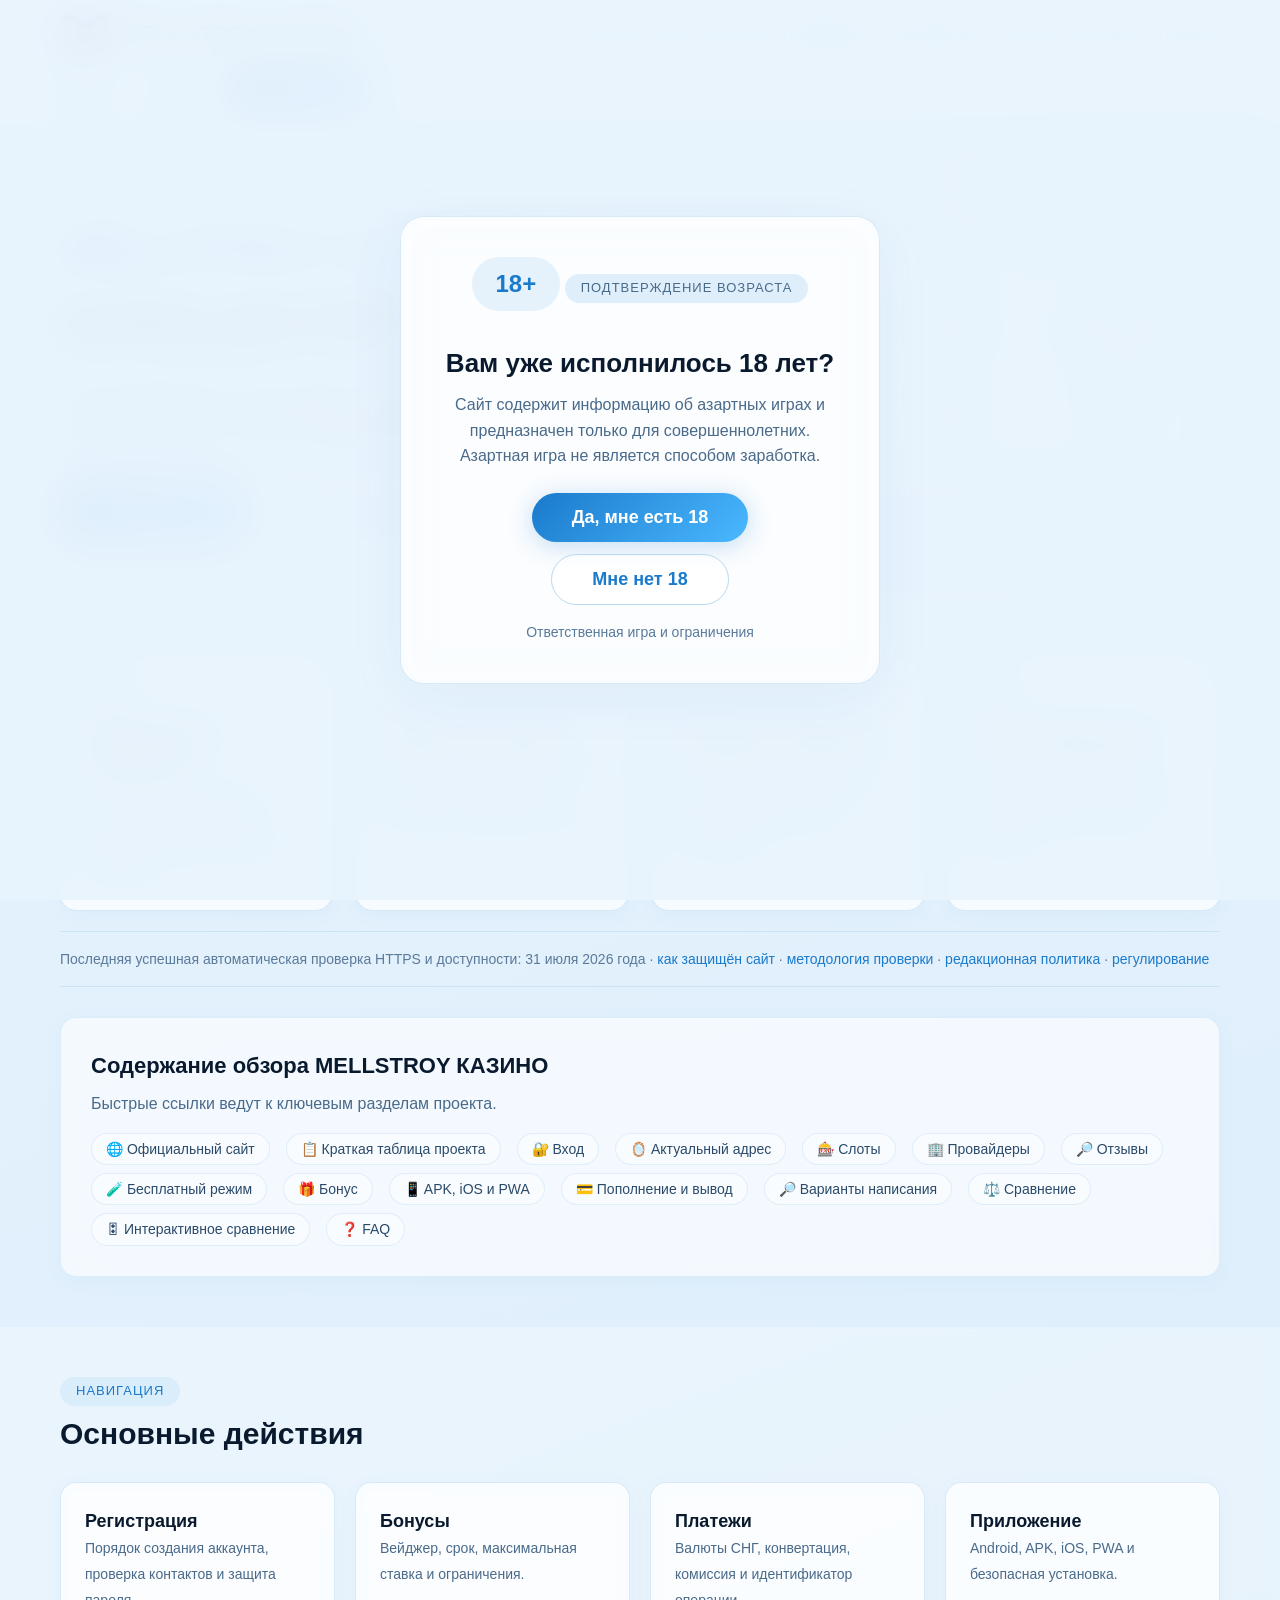
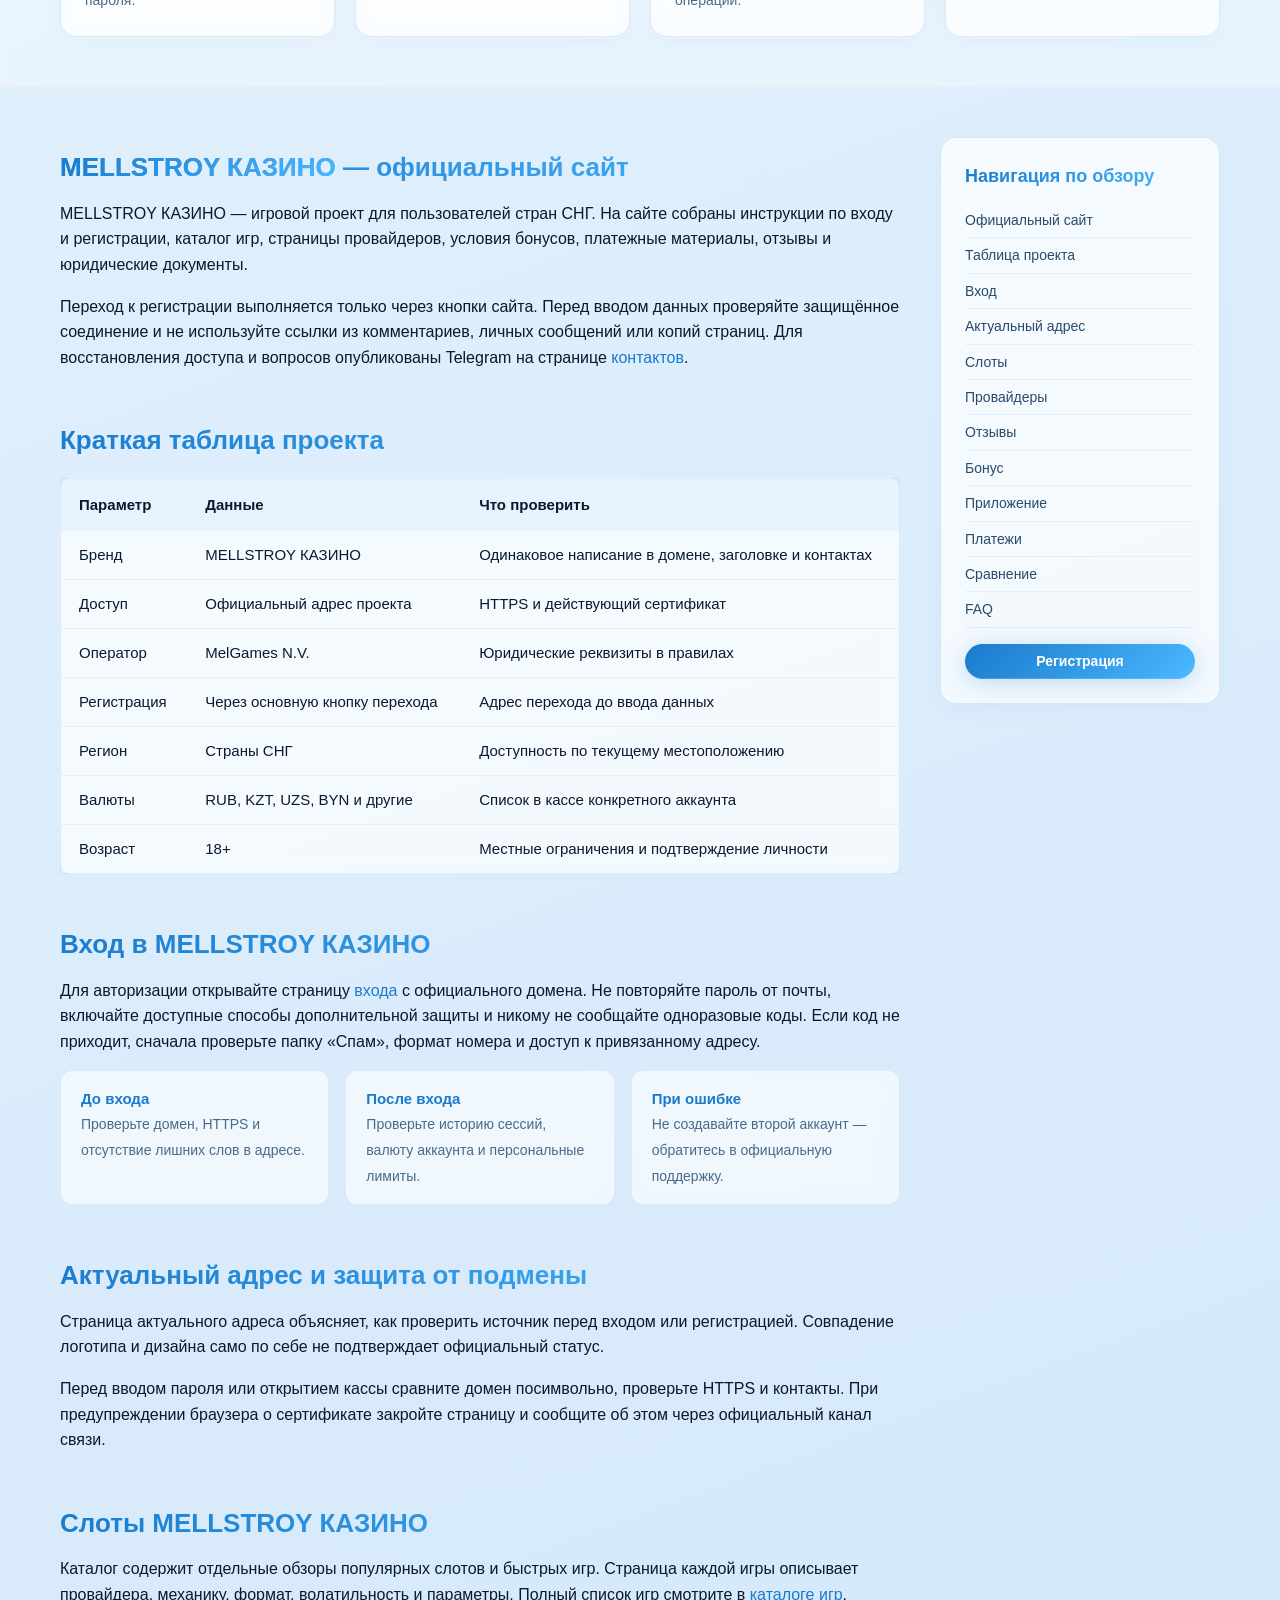
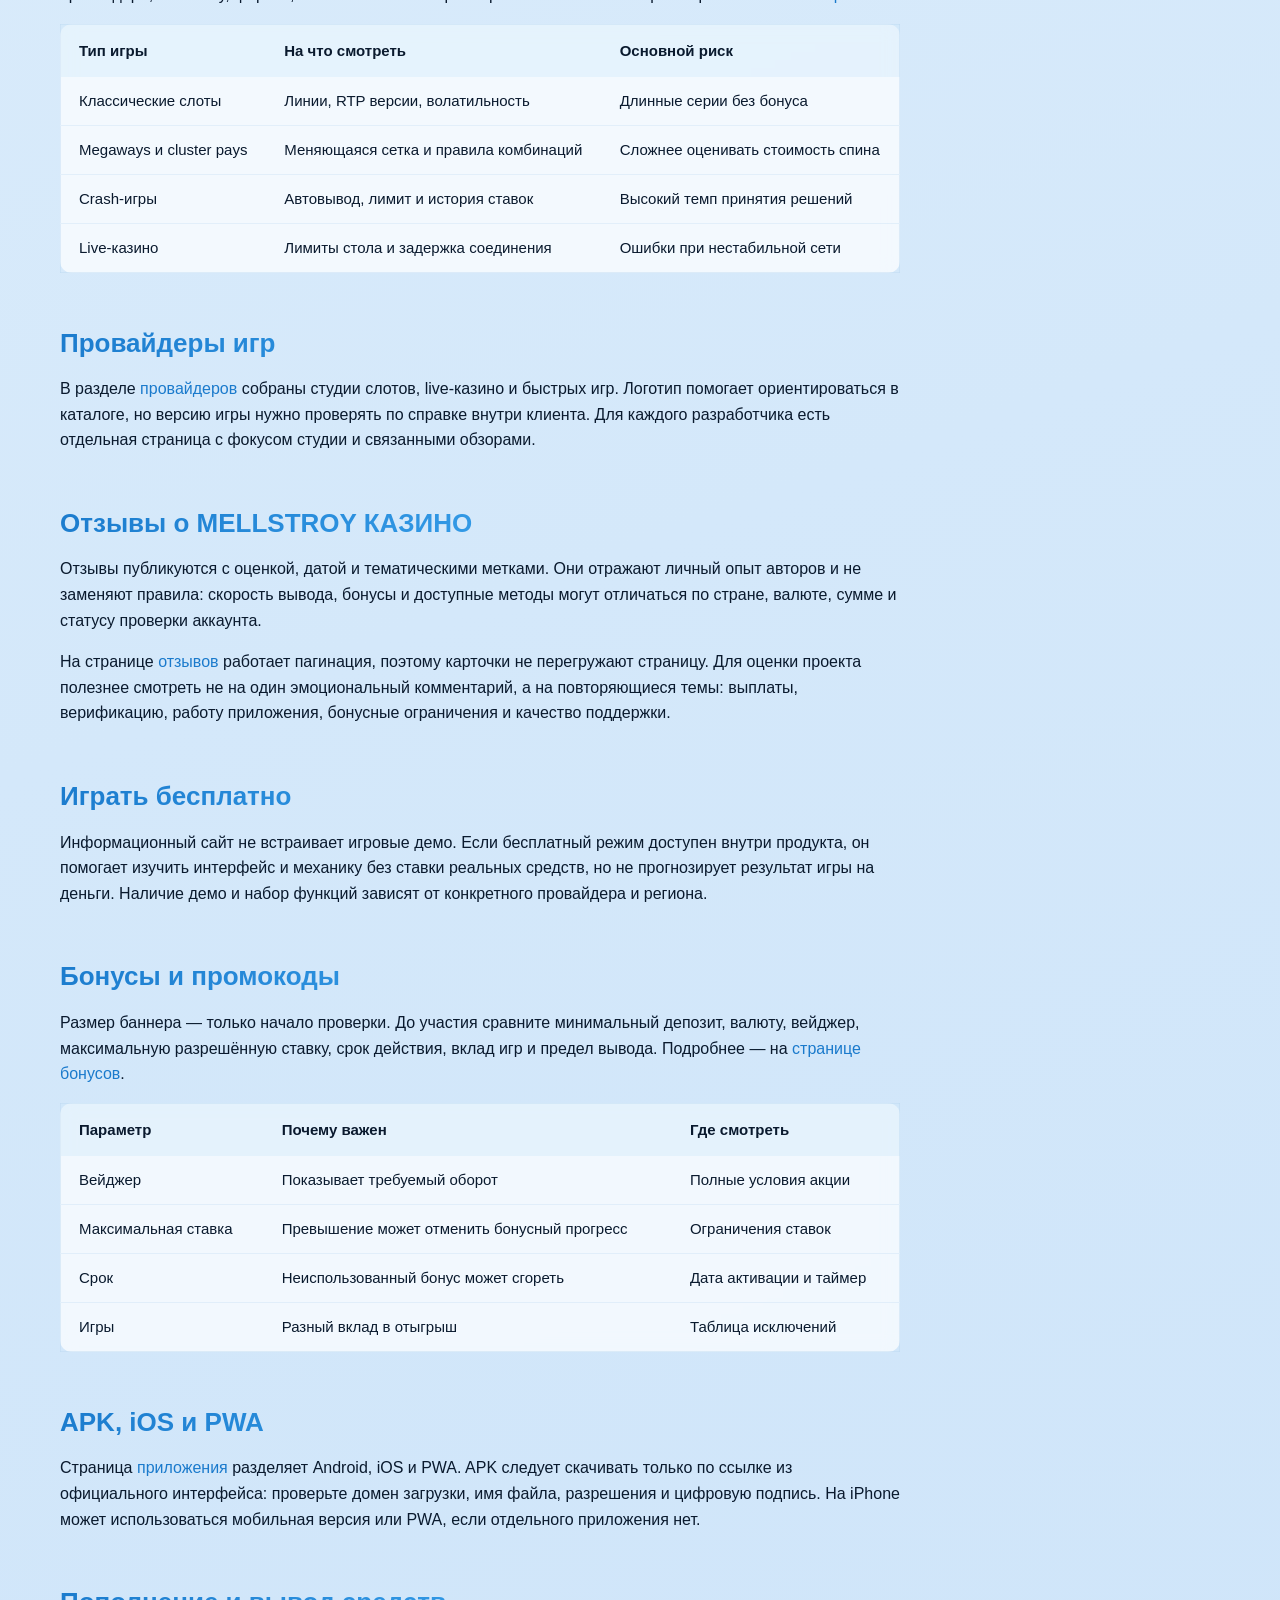
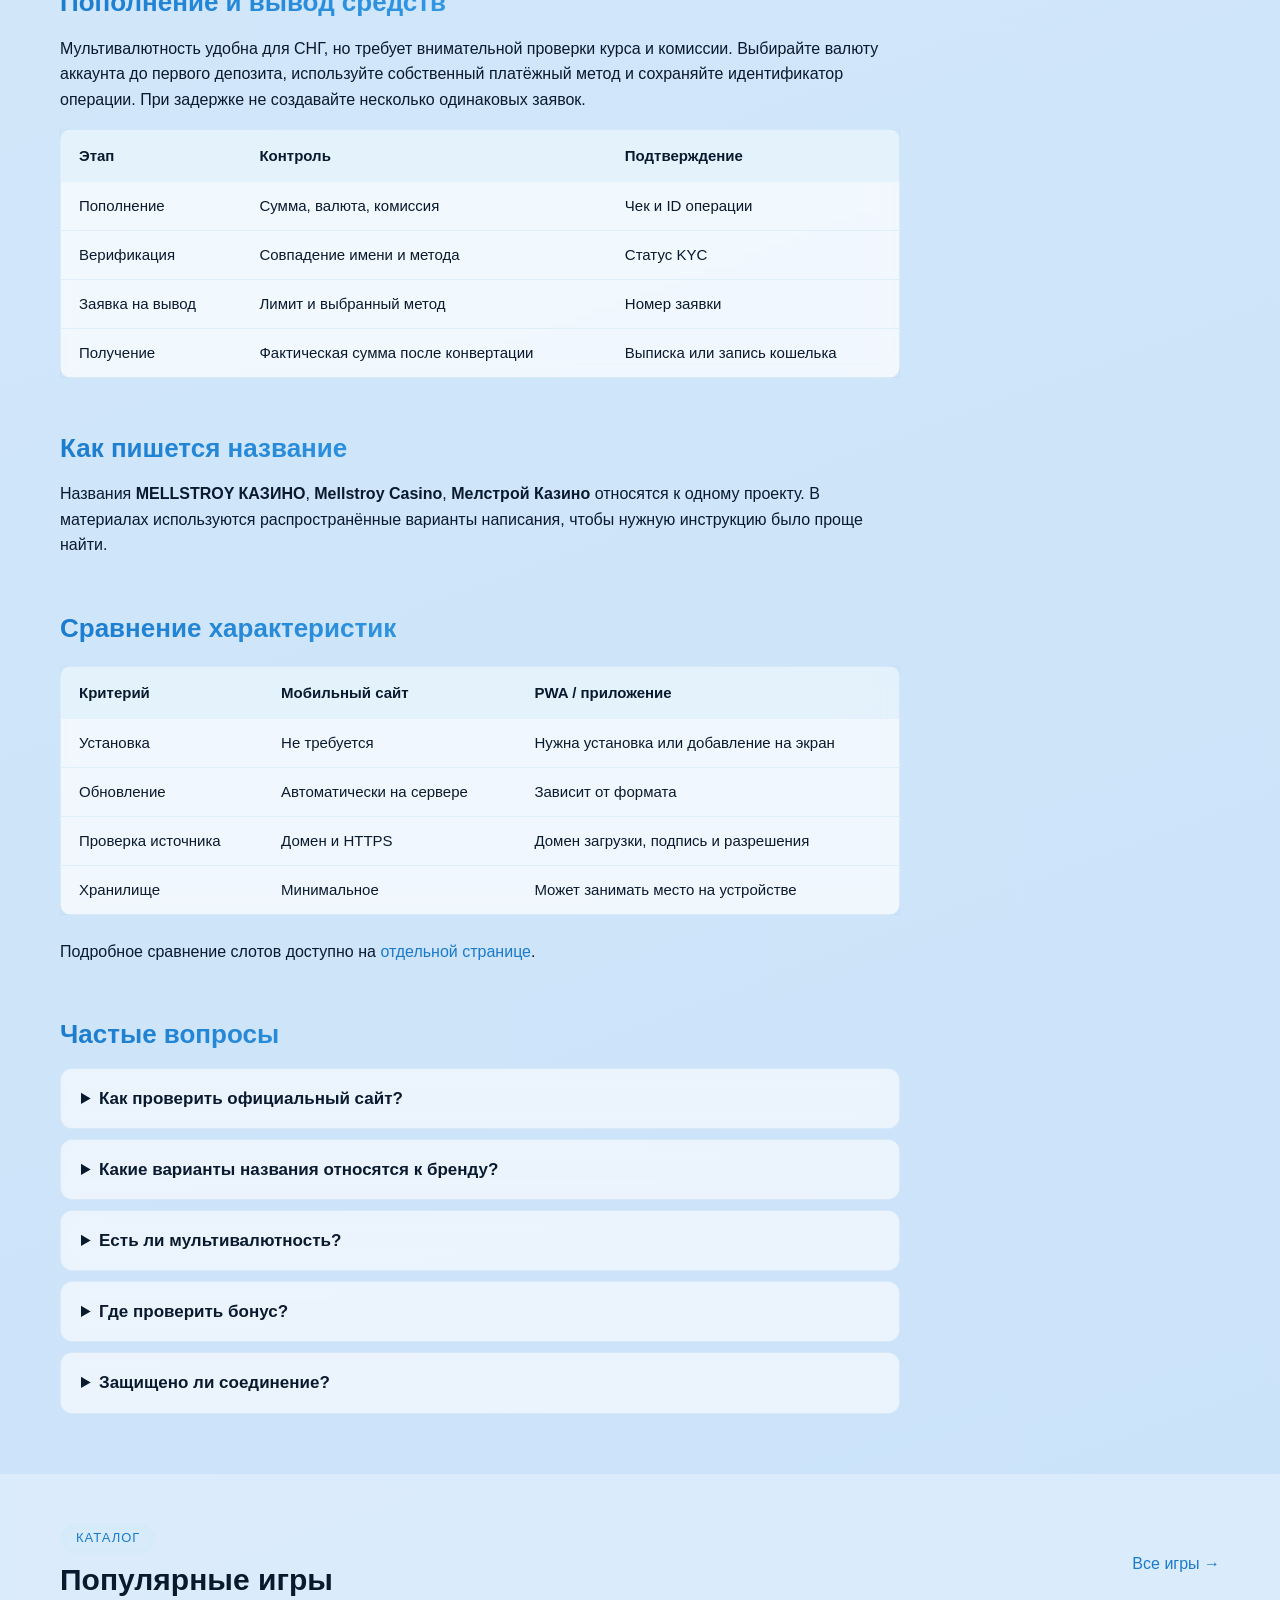
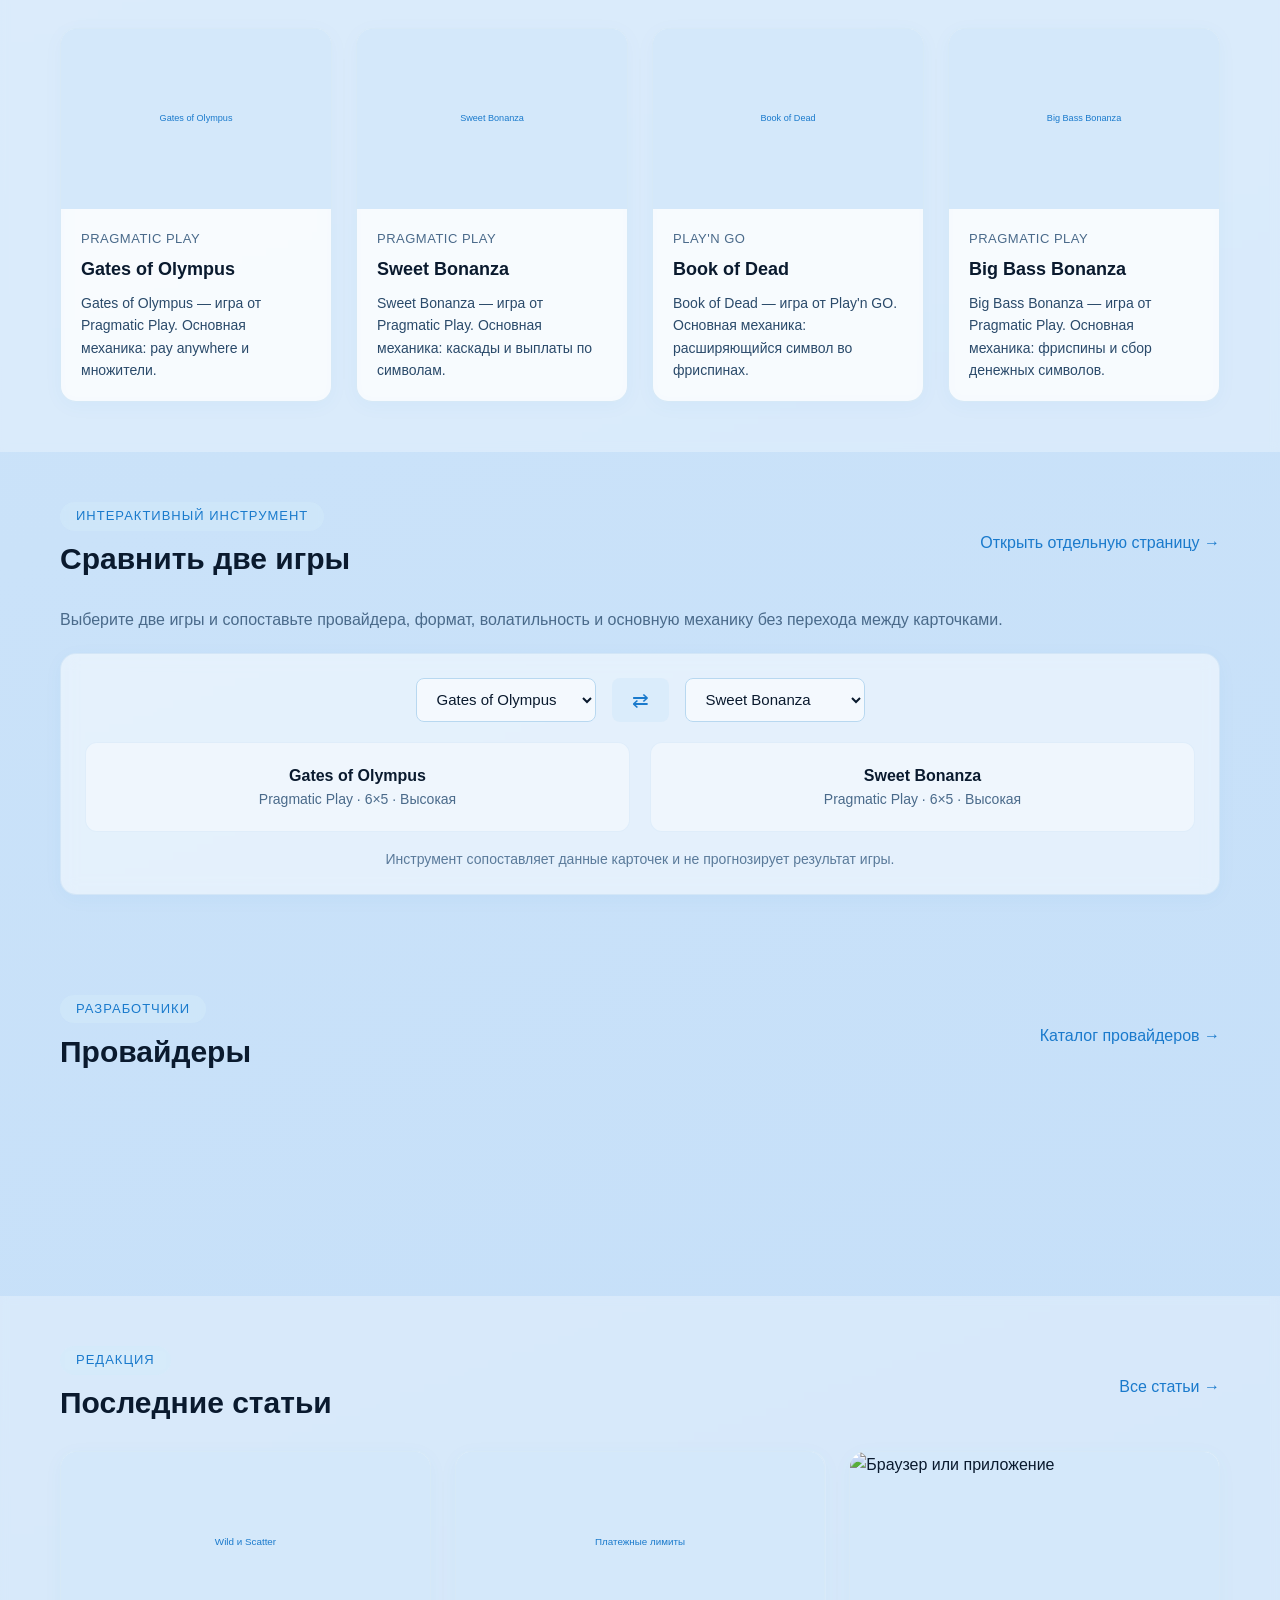
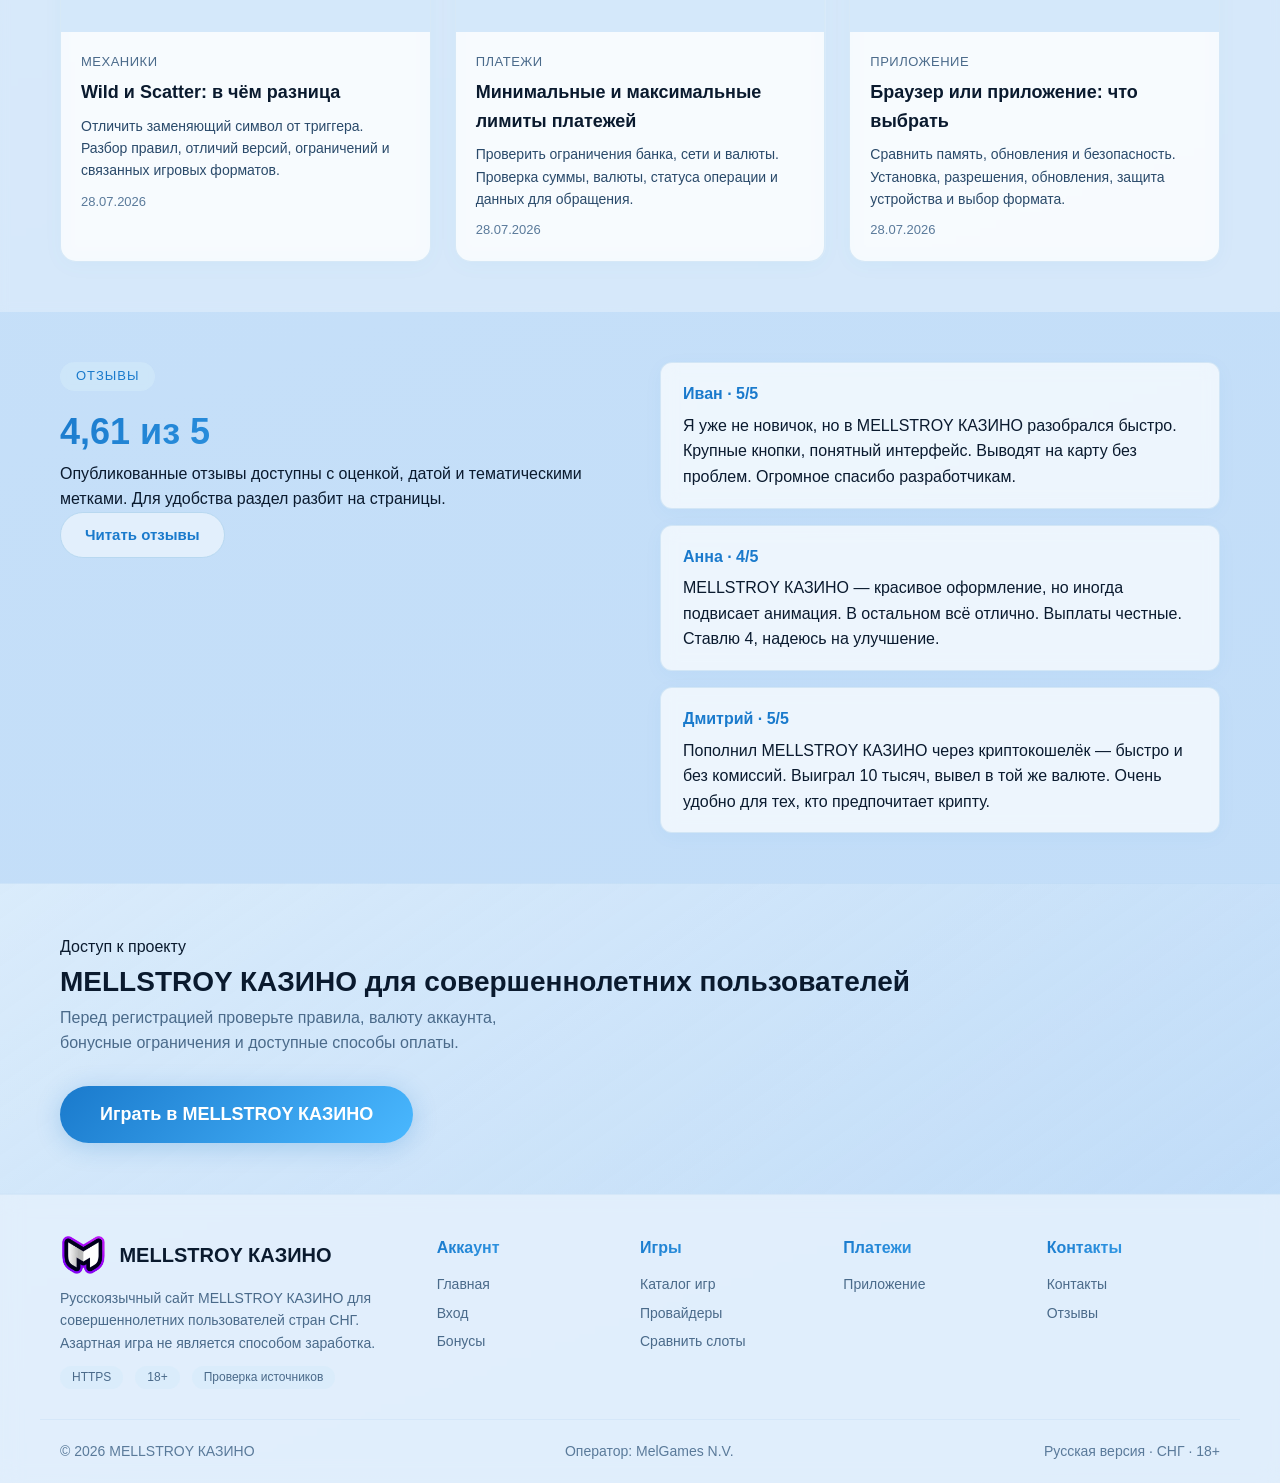
==== commit 360d5429: "Update index.html" ====
--- a/index.html
+++ b/index.html
@@ -5,7 +5,7 @@
     <meta name="viewport" content="width=device-width,initial-scale=1,viewport-fit=cover">
     <title>MELLSTROY КАЗИНО — официальный сайт для СНГ</title>
     <meta name="description" content="Официальный сайт MELLSTROY КАЗИНО для СНГ: вход, регистрация, бонусы, слоты, провайдеры, приложение, платежи, отзывы и правила.">
-    <meta name="theme-color" content="#e8f0fe">
+    <meta name="theme-color" content="#d4e8fa">
     <link rel="canonical" href="https://ваш-сайт.com/">
     <meta property="og:type" content="website">
     <meta property="og:title" content="MELLSTROY КАЗИНО — официальный сайт для СНГ">
@@ -26,9 +26,10 @@
 
         body {
             font-family: 'Segoe UI', Tahoma, Geneva, Verdana, sans-serif;
-            background: #e8f0fe;
-            color: #0a1a2a;
+            background: linear-gradient(160deg, #e8f4fd 0%, #d4e8fa 40%, #c0dcf8 100%);
+            color: #0a1a2e;
             line-height: 1.6;
+            min-height: 100vh;
         }
 
         .container {
@@ -38,14 +39,14 @@
         }
 
         a {
-            color: #1a8cff;
+            color: #1a7acc;
             text-decoration: none;
             transition: 0.3s;
         }
 
         a:hover {
-            color: #0066cc;
-            text-shadow: 0 0 20px rgba(26, 140, 255, 0.2);
+            color: #0055aa;
+            text-shadow: 0 0 20px rgba(26, 122, 204, 0.2);
         }
 
         /* ===== СКИП-ССЫЛКА ===== */
@@ -53,7 +54,7 @@
             position: absolute;
             top: -100px;
             left: 10px;
-            background: #1a8cff;
+            background: linear-gradient(135deg, #1a7acc, #4ab8ff);
             color: #ffffff;
             padding: 10px 20px;
             border-radius: 0 0 8px 8px;
@@ -64,14 +65,14 @@
 
         /* ===== ШАПКА ===== */
         .site-header {
-            background: rgba(255, 255, 255, 0.85);
-            backdrop-filter: blur(16px);
+            background: rgba(255, 255, 255, 0.75);
+            backdrop-filter: blur(20px);
             padding: 12px 0;
-            border-bottom: 1px solid #c0d8f0;
+            border-bottom: 1px solid rgba(184, 216, 240, 0.5);
             position: sticky;
             top: 0;
             z-index: 100;
-            box-shadow: 0 4px 40px rgba(26, 140, 255, 0.06);
+            box-shadow: 0 4px 40px rgba(26, 124, 204, 0.04);
         }
 
         .header-row {
@@ -88,15 +89,15 @@
             gap: 12px;
             font-size: 22px;
             font-weight: 800;
-            color: #0a1a2a;
+            color: #0a1a2e;
         }
         .brand img { height: 44px; width: auto; display: block; }
 
         .menu-button {
             display: none;
             background: none;
-            border: 1px solid #c0d8f0;
-            color: #0a1a2a;
+            border: 1px solid #b8d8f0;
+            color: #0a1a2e;
             padding: 8px 16px;
             border-radius: 8px;
             cursor: pointer;
@@ -116,8 +117,8 @@
             transition: 0.3s;
         }
         .main-nav a:hover {
-            color: #1a8cff;
-            text-shadow: 0 0 20px rgba(26, 140, 255, 0.15);
+            color: #1a7acc;
+            text-shadow: 0 0 20px rgba(26, 122, 204, 0.15);
         }
 
         .header-actions {
@@ -127,11 +128,11 @@
         }
 
         .age-badge {
-            background: #d0e4f8;
+            background: #d0e8fa;
             padding: 4px 12px;
             border-radius: 20px;
             font-weight: 700;
-            color: #1a8cff;
+            color: #1a7acc;
             font-size: 13px;
         }
 
@@ -148,24 +149,25 @@
         }
 
         .btn.primary {
-            background: linear-gradient(135deg, #1a8cff, #5bc0ff);
+            background: linear-gradient(135deg, #1a7acc, #4ab8ff);
             color: #ffffff;
-            box-shadow: 0 4px 25px rgba(26, 140, 255, 0.25);
+            box-shadow: 0 4px 25px rgba(26, 124, 204, 0.25);
         }
         .btn.primary:hover {
             transform: scale(1.04);
-            box-shadow: 0 8px 40px rgba(26, 140, 255, 0.35);
+            box-shadow: 0 8px 40px rgba(26, 124, 204, 0.35);
         }
 
         .btn.ghost {
-            background: transparent;
-            color: #2a4a6a;
-            border: 1px solid #c0d8f0;
+            background: rgba(255, 255, 255, 0.5);
+            backdrop-filter: blur(4px);
+            color: #1a7acc;
+            border: 1px solid #b8d8f0;
         }
         .btn.ghost:hover {
-            border-color: #1a8cff;
-            color: #1a8cff;
-            box-shadow: 0 0 30px rgba(26, 140, 255, 0.08);
+            border-color: #1a7acc;
+            color: #1a7acc;
+            box-shadow: 0 0 30px rgba(26, 124, 204, 0.08);
         }
 
         .btn.large {
@@ -176,7 +178,7 @@
         /* ===== ГЕРОЙ ===== */
         .page-hero {
             padding: 50px 0 60px;
-            background: linear-gradient(145deg, #dce8fa 0%, #eef4ff 50%, #e8f0fe 100%);
+            background: linear-gradient(145deg, rgba(232, 244, 253, 0.6), rgba(192, 220, 248, 0.4));
             border-radius: 0 0 40px 40px;
             position: relative;
             overflow: hidden;
@@ -184,11 +186,11 @@
         .page-hero::before {
             content: '';
             position: absolute;
-            top: -40%;
+            top: -30%;
             right: -10%;
             width: 500px;
             height: 500px;
-            background: radial-gradient(circle, rgba(26, 140, 255, 0.06), transparent 70%);
+            background: radial-gradient(circle, rgba(26, 122, 204, 0.08), transparent 70%);
             pointer-events: none;
         }
         .page-hero::after {
@@ -198,7 +200,7 @@
             left: -5%;
             width: 400px;
             height: 400px;
-            background: radial-gradient(circle, rgba(91, 192, 255, 0.05), transparent 70%);
+            background: radial-gradient(circle, rgba(74, 184, 255, 0.06), transparent 70%);
             pointer-events: none;
         }
 
@@ -213,18 +215,19 @@
 
         .eyebrow {
             display: inline-block;
-            background: #d0e4f8;
+            background: rgba(208, 232, 250, 0.7);
+            backdrop-filter: blur(4px);
             padding: 4px 16px;
             border-radius: 20px;
             font-size: 13px;
             text-transform: uppercase;
             letter-spacing: 1px;
-            color: #1a8cff;
+            color: #1a7acc;
             margin-bottom: 12px;
         }
 
         .gradient-text {
-            background: linear-gradient(135deg, #1a8cff, #5bc0ff);
+            background: linear-gradient(135deg, #1a7acc, #4ab8ff);
             -webkit-background-clip: text;
             -webkit-text-fill-color: transparent;
         }
@@ -233,7 +236,7 @@
             font-size: 44px;
             font-weight: 800;
             margin-bottom: 16px;
-            color: #0a1a2a;
+            color: #0a1a2e;
         }
 
         .page-hero p {
@@ -253,12 +256,12 @@
             display: grid;
             grid-template-columns: 1fr 1fr;
             gap: 20px;
-            background: rgba(255, 255, 255, 0.7);
-            backdrop-filter: blur(10px);
-            border: 1px solid rgba(192, 216, 240, 0.5);
+            background: rgba(255, 255, 255, 0.6);
+            backdrop-filter: blur(12px);
+            border: 1px solid rgba(184, 216, 240, 0.4);
             border-radius: 20px;
             padding: 30px 24px;
-            box-shadow: 0 8px 40px rgba(26, 140, 255, 0.06);
+            box-shadow: 0 8px 40px rgba(26, 124, 204, 0.04);
         }
         .stats-card div {
             text-align: center;
@@ -266,7 +269,7 @@
         .stats-card strong {
             display: block;
             font-size: 32px;
-            background: linear-gradient(135deg, #1a8cff, #5bc0ff);
+            background: linear-gradient(135deg, #1a7acc, #4ab8ff);
             -webkit-background-clip: text;
             -webkit-text-fill-color: transparent;
         }
@@ -277,7 +280,10 @@
 
         /* ===== БЛОК ДОВЕРИЯ ===== */
         .section { padding: 50px 0; }
-        .section.soft { background: #f0f6ff; }
+        .section.soft { 
+            background: rgba(255, 255, 255, 0.3);
+            backdrop-filter: blur(4px);
+        }
 
         .trust-grid {
             display: grid;
@@ -287,31 +293,33 @@
         }
 
         .trust-card {
-            background: #ffffff;
-            border: 1px solid #d0e4f8;
+            background: rgba(255, 255, 255, 0.7);
+            backdrop-filter: blur(8px);
+            border: 1px solid rgba(184, 216, 240, 0.5);
             border-radius: 16px;
             padding: 24px;
             transition: 0.3s;
-            box-shadow: 0 4px 20px rgba(26, 140, 255, 0.04);
+            box-shadow: 0 4px 20px rgba(26, 124, 204, 0.04);
         }
         .trust-card:hover {
-            border-color: #5bc0ff;
-            box-shadow: 0 8px 40px rgba(26, 140, 255, 0.08);
+            border-color: #4ab8ff;
+            box-shadow: 0 8px 40px rgba(26, 124, 204, 0.08);
+            transform: translateY(-2px);
         }
         .trust-card .trust-icon {
             display: inline-block;
-            background: #e8f0fe;
+            background: rgba(208, 232, 250, 0.5);
             padding: 6px 14px;
             border-radius: 30px;
             font-size: 13px;
             font-weight: 700;
-            color: #1a8cff;
+            color: #1a7acc;
             margin-bottom: 10px;
         }
         .trust-card strong {
             display: block;
             font-size: 18px;
-            color: #0a1a2a;
+            color: #0a1a2e;
             margin-bottom: 6px;
         }
         .trust-card span {
@@ -323,22 +331,23 @@
             font-size: 14px;
             color: #5a7a9a;
             padding: 16px 0;
-            border-top: 1px solid #d0e4f8;
-            border-bottom: 1px solid #d0e4f8;
+            border-top: 1px solid rgba(184, 216, 240, 0.5);
+            border-bottom: 1px solid rgba(184, 216, 240, 0.5);
             margin-bottom: 30px;
         }
-        .security-status a { color: #1a8cff; }
-        .security-status a:hover { color: #0066cc; }
+        .security-status a { color: #1a7acc; }
+        .security-status a:hover { color: #0055aa; }
 
         .overview-nav {
-            background: #ffffff;
-            border: 1px solid #d0e4f8;
+            background: rgba(255, 255, 255, 0.6);
+            backdrop-filter: blur(8px);
+            border: 1px solid rgba(184, 216, 240, 0.4);
             border-radius: 16px;
             padding: 30px;
-            box-shadow: 0 4px 20px rgba(26, 140, 255, 0.04);
+            box-shadow: 0 4px 20px rgba(26, 124, 204, 0.04);
         }
         .overview-nav h2 {
-            color: #0a1a2a;
+            color: #0a1a2e;
             font-size: 22px;
             margin-bottom: 8px;
         }
@@ -354,16 +363,16 @@
         .overview-links a {
             font-size: 14px;
             color: #2a4a6a;
-            background: #f0f6ff;
+            background: rgba(255, 255, 255, 0.5);
             padding: 4px 14px;
             border-radius: 20px;
-            border: 1px solid #d0e4f8;
+            border: 1px solid rgba(184, 216, 240, 0.4);
             transition: 0.3s;
         }
         .overview-links a:hover {
-            border-color: #1a8cff;
-            color: #1a8cff;
-            box-shadow: 0 0 30px rgba(26, 140, 255, 0.06);
+            border-color: #1a7acc;
+            color: #1a7acc;
+            box-shadow: 0 0 30px rgba(26, 124, 204, 0.06);
         }
 
         /* ===== СЕКЦИЯ ДЕЙСТВИЙ ===== */
@@ -377,10 +386,10 @@
         .section-head .eyebrow { margin-bottom: 4px; }
         .section-head h2 {
             font-size: 30px;
-            color: #0a1a2a;
-        }
-        .section-head a { color: #1a8cff; }
-        .section-head a:hover { color: #0066cc; }
+            color: #0a1a2e;
+        }
+        .section-head a { color: #1a7acc; }
+        .section-head a:hover { color: #0055aa; }
 
         .feature-grid {
             display: grid;
@@ -388,22 +397,23 @@
             gap: 20px;
         }
         .feature-grid a {
-            background: #ffffff;
-            border: 1px solid #d0e4f8;
+            background: rgba(255, 255, 255, 0.7);
+            backdrop-filter: blur(8px);
+            border: 1px solid rgba(184, 216, 240, 0.5);
             border-radius: 16px;
             padding: 24px;
             transition: 0.3s;
             text-decoration: none;
-            box-shadow: 0 4px 20px rgba(26, 140, 255, 0.04);
+            box-shadow: 0 4px 20px rgba(26, 124, 204, 0.04);
         }
         .feature-grid a:hover {
-            border-color: #5bc0ff;
+            border-color: #4ab8ff;
             transform: translateY(-4px);
-            box-shadow: 0 8px 40px rgba(26, 140, 255, 0.08);
+            box-shadow: 0 8px 40px rgba(26, 124, 204, 0.08);
         }
         .feature-grid a strong {
             display: block;
-            color: #0a1a2a;
+            color: #0a1a2e;
             font-size: 18px;
         }
         .feature-grid a span {
@@ -420,7 +430,7 @@
 
         .prose h2 {
             font-size: 26px;
-            background: linear-gradient(135deg, #1a8cff, #5bc0ff);
+            background: linear-gradient(135deg, #1a7acc, #4ab8ff);
             -webkit-background-clip: text;
             -webkit-text-fill-color: transparent;
             margin: 40px 0 12px;
@@ -428,11 +438,11 @@
         }
         .prose h2:first-child { margin-top: 0; }
         .prose p {
-            color: #0a1a2a;
+            color: #0a1a2e;
             margin-bottom: 16px;
         }
-        .prose a { color: #1a8cff; }
-        .prose a:hover { color: #0066cc; }
+        .prose a { color: #1a7acc; }
+        .prose a:hover { color: #0055aa; }
 
         .table-wrap {
             overflow-x: auto;
@@ -440,23 +450,24 @@
         }
         .table-wrap table {
             width: 100%;
-            background: #ffffff;
+            background: rgba(255, 255, 255, 0.7);
+            backdrop-filter: blur(8px);
             border-radius: 12px;
             border-collapse: collapse;
             font-size: 15px;
-            border: 1px solid #d0e4f8;
+            border: 1px solid rgba(184, 216, 240, 0.4);
         }
         .table-wrap th {
-            background: #e8f0fe;
-            color: #0a1a2a;
+            background: rgba(208, 232, 250, 0.4);
+            color: #0a1a2e;
             padding: 14px 18px;
             text-align: left;
             font-weight: 600;
         }
         .table-wrap td {
             padding: 12px 18px;
-            border-bottom: 1px solid #d0e4f8;
-            color: #0a1a2a;
+            border-bottom: 1px solid rgba(184, 216, 240, 0.3);
+            color: #0a1a2e;
         }
         .table-wrap tr:last-child td { border-bottom: none; }
 
@@ -467,14 +478,15 @@
             margin: 16px 0 24px;
         }
         .fact-list div {
-            background: #ffffff;
-            border: 1px solid #d0e4f8;
+            background: rgba(255, 255, 255, 0.6);
+            backdrop-filter: blur(8px);
+            border: 1px solid rgba(184, 216, 240, 0.4);
             border-radius: 12px;
             padding: 16px 20px;
         }
         .fact-list div strong {
             display: block;
-            color: #1a8cff;
+            color: #1a7acc;
             font-size: 15px;
         }
         .fact-list div span {
@@ -483,23 +495,24 @@
         }
 
         .faq details {
-            background: #ffffff;
-            border: 1px solid #d0e4f8;
+            background: rgba(255, 255, 255, 0.6);
+            backdrop-filter: blur(8px);
+            border: 1px solid rgba(184, 216, 240, 0.4);
             border-radius: 12px;
             padding: 16px 20px;
             margin-bottom: 10px;
             transition: 0.3s;
         }
-        .faq details:hover { border-color: #5bc0ff; }
+        .faq details:hover { border-color: #4ab8ff; }
         .faq summary {
             font-weight: 600;
-            color: #0a1a2a;
+            color: #0a1a2e;
             cursor: pointer;
             font-size: 17px;
         }
-        .faq summary:hover { color: #1a8cff; }
+        .faq summary:hover { color: #1a7acc; }
         .faq details p {
-            color: #0a1a2a;
+            color: #0a1a2e;
             padding-top: 12px;
             margin: 0;
         }
@@ -514,17 +527,18 @@
         }
 
         .content-card {
-            background: #ffffff;
-            border: 1px solid #d0e4f8;
+            background: rgba(255, 255, 255, 0.7);
+            backdrop-filter: blur(8px);
+            border: 1px solid rgba(184, 216, 240, 0.5);
             border-radius: 16px;
             overflow: hidden;
             transition: 0.3s;
-            box-shadow: 0 4px 20px rgba(26, 140, 255, 0.04);
+            box-shadow: 0 4px 20px rgba(26, 124, 204, 0.04);
         }
         .content-card:hover {
-            border-color: #5bc0ff;
+            border-color: #4ab8ff;
             transform: translateY(-4px);
-            box-shadow: 0 8px 40px rgba(26, 140, 255, 0.08);
+            box-shadow: 0 8px 40px rgba(26, 124, 204, 0.08);
         }
         .content-card a { display: block; text-decoration: none; color: inherit; }
         .card-media img {
@@ -532,7 +546,7 @@
             height: 180px;
             object-fit: cover;
             display: block;
-            background: #e8f0fe;
+            background: #d4e8fa;
         }
         .card-copy { padding: 16px 20px 20px; }
         .card-copy span {
@@ -543,7 +557,7 @@
         }
         .card-copy h2 {
             font-size: 18px;
-            color: #0a1a2a;
+            color: #0a1a2e;
             margin: 4px 0 8px;
         }
         .card-copy p {
@@ -565,23 +579,24 @@
             gap: 16px;
         }
         .logo-grid a {
-            background: #ffffff;
-            border: 1px solid #d0e4f8;
+            background: rgba(255, 255, 255, 0.6);
+            backdrop-filter: blur(8px);
+            border: 1px solid rgba(184, 216, 240, 0.4);
             border-radius: 12px;
             padding: 16px 12px;
             text-align: center;
             transition: 0.3s;
             text-decoration: none;
-            box-shadow: 0 4px 20px rgba(26, 140, 255, 0.04);
+            box-shadow: 0 4px 20px rgba(26, 124, 204, 0.04);
         }
         .logo-grid a:hover {
-            border-color: #5bc0ff;
+            border-color: #4ab8ff;
             transform: scale(1.04);
-            box-shadow: 0 8px 40px rgba(26, 140, 255, 0.08);
+            box-shadow: 0 8px 40px rgba(26, 124, 204, 0.08);
         }
         .logo-grid strong {
             font-size: 13px;
-            color: #0a1a2a;
+            color: #0a1a2e;
             display: block;
         }
 
@@ -594,7 +609,7 @@
         }
         .split h2 {
             font-size: 36px;
-            background: linear-gradient(135deg, #1a8cff, #5bc0ff);
+            background: linear-gradient(135deg, #1a7acc, #4ab8ff);
             -webkit-background-clip: text;
             -webkit-text-fill-color: transparent;
         }
@@ -605,25 +620,26 @@
             gap: 16px;
         }
         .review-preview article {
-            background: #ffffff;
-            border: 1px solid #d0e4f8;
+            background: rgba(255, 255, 255, 0.7);
+            backdrop-filter: blur(8px);
+            border: 1px solid rgba(184, 216, 240, 0.5);
             border-radius: 12px;
             padding: 18px 22px;
             transition: 0.3s;
-            box-shadow: 0 4px 20px rgba(26, 140, 255, 0.04);
-        }
-        .review-preview article:hover { border-color: #5bc0ff; }
-        .review-preview article strong { color: #1a8cff; }
+            box-shadow: 0 4px 20px rgba(26, 124, 204, 0.04);
+        }
+        .review-preview article:hover { border-color: #4ab8ff; }
+        .review-preview article strong { color: #1a7acc; }
         .review-preview article p {
-            color: #0a1a2a;
+            color: #0a1a2e;
             margin-top: 6px;
         }
 
         /* ===== ПРИЗЫВ ===== */
         .footer-cta {
-            background: linear-gradient(145deg, #dce8fa, #eef4ff);
-            border-top: 1px solid #d0e4f8;
-            border-bottom: 1px solid #d0e4f8;
+            background: linear-gradient(145deg, rgba(232, 244, 253, 0.6), rgba(192, 220, 248, 0.4));
+            border-top: 1px solid rgba(184, 216, 240, 0.3);
+            border-bottom: 1px solid rgba(184, 216, 240, 0.3);
             padding: 50px 0;
         }
         .footer-cta .container {
@@ -634,7 +650,7 @@
             gap: 30px;
         }
         .footer-cta h2 {
-            color: #0a1a2a;
+            color: #0a1a2e;
             font-size: 28px;
         }
         .footer-cta p {
@@ -644,9 +660,10 @@
 
         /* ===== ФУТЕР ===== */
         .site-footer {
-            background: #ffffff;
+            background: rgba(255, 255, 255, 0.5);
+            backdrop-filter: blur(10px);
             padding: 40px 0 20px;
-            border-top: 1px solid #d0e4f8;
+            border-top: 1px solid rgba(184, 216, 240, 0.3);
         }
         .footer-grid {
             display: grid;
@@ -663,14 +680,16 @@
             gap: 12px;
         }
         .footer-trust span {
-            background: #e8f0fe;
+            background: rgba(208, 232, 250, 0.4);
             padding: 2px 12px;
             border-radius: 20px;
             font-size: 12px;
             color: #4a6a8a;
         }
         .footer-grid strong {
-            color: #1a8cff;
+            background: linear-gradient(135deg, #1a7acc, #4ab8ff);
+            -webkit-background-clip: text;
+            -webkit-text-fill-color: transparent;
             display: block;
             margin-bottom: 10px;
         }
@@ -681,10 +700,10 @@
             padding: 3px 0;
             transition: 0.3s;
         }
-        .footer-grid a:hover { color: #1a8cff; }
+        .footer-grid a:hover { color: #1a7acc; }
 
         .footer-bottom {
-            border-top: 1px solid #d0e4f8;
+            border-top: 1px solid rgba(184, 216, 240, 0.3);
             padding-top: 20px;
             margin-top: 30px;
             display: flex;
@@ -701,9 +720,9 @@
             bottom: 0;
             left: 0;
             right: 0;
-            background: rgba(255, 255, 255, 0.95);
-            backdrop-filter: blur(10px);
-            border-top: 1px solid #d0e4f8;
+            background: rgba(255, 255, 255, 0.9);
+            backdrop-filter: blur(16px);
+            border-top: 1px solid rgba(184, 216, 240, 0.4);
             padding: 10px;
             gap: 10px;
             z-index: 200;
@@ -716,29 +735,32 @@
             font-weight: 600;
         }
         .mobile-bar a:first-child {
-            background: transparent;
-            border: 1px solid #c0d8f0;
+            background: rgba(255, 255, 255, 0.4);
+            border: 1px solid #b8d8f0;
             color: #2a4a6a;
         }
         .mobile-bar a:last-child {
-            background: linear-gradient(135deg, #1a8cff, #5bc0ff);
+            background: linear-gradient(135deg, #1a7acc, #4ab8ff);
             color: #ffffff;
         }
 
         /* ===== ТОК-КАРТА ===== */
         .toc-card {
-            background: #ffffff;
-            border: 1px solid #d0e4f8;
+            background: rgba(255, 255, 255, 0.7);
+            backdrop-filter: blur(8px);
+            border: 1px solid rgba(184, 216, 240, 0.5);
             border-radius: 16px;
             padding: 24px;
             position: sticky;
             top: 90px;
             align-self: start;
-            box-shadow: 0 4px 20px rgba(26, 140, 255, 0.04);
+            box-shadow: 0 4px 20px rgba(26, 124, 204, 0.04);
         }
         .toc-card strong {
             display: block;
-            color: #1a8cff;
+            background: linear-gradient(135deg, #1a7acc, #4ab8ff);
+            -webkit-background-clip: text;
+            -webkit-text-fill-color: transparent;
             font-size: 18px;
             margin-bottom: 12px;
         }
@@ -747,10 +769,10 @@
             color: #2a4a6a;
             padding: 6px 0;
             font-size: 14px;
-            border-bottom: 1px solid #e8f0fe;
+            border-bottom: 1px solid rgba(184, 216, 240, 0.3);
             transition: 0.3s;
         }
-        .toc-card a:hover { color: #1a8cff; }
+        .toc-card a:hover { color: #1a7acc; }
         .toc-card .btn { margin-top: 16px; width: 100%; }
 
         /* ===== AGE GATE ===== */
@@ -760,35 +782,36 @@
             left: 0;
             right: 0;
             bottom: 0;
-            background: rgba(232, 240, 254, 0.97);
+            background: rgba(232, 244, 253, 0.95);
+            backdrop-filter: blur(20px);
             display: flex;
             align-items: center;
             justify-content: center;
             z-index: 1000;
-            backdrop-filter: blur(10px);
         }
         .age-gate[hidden] { display: none; }
 
         .age-gate-card {
-            background: #ffffff;
-            border: 1px solid #d0e4f8;
+            background: rgba(255, 255, 255, 0.8);
+            backdrop-filter: blur(16px);
+            border: 1px solid rgba(184, 216, 240, 0.5);
             border-radius: 24px;
             padding: 40px;
             max-width: 480px;
             text-align: center;
-            box-shadow: 0 12px 60px rgba(26, 140, 255, 0.08);
+            box-shadow: 0 12px 60px rgba(26, 124, 204, 0.06);
         }
         .age-gate-mark {
             display: inline-block;
-            background: #e8f0fe;
+            background: rgba(208, 232, 250, 0.5);
             padding: 8px 24px;
             border-radius: 40px;
             font-size: 24px;
             font-weight: 800;
-            color: #1a8cff;
+            color: #1a7acc;
         }
         .age-gate-card h2 {
-            color: #0a1a2a;
+            color: #0a1a2e;
             font-size: 26px;
             margin: 16px 0 8px;
         }
@@ -833,7 +856,7 @@
                 width: 100%;
                 justify-content: center;
                 padding-top: 12px;
-                border-top: 1px solid #d0e4f8;
+                border-top: 1px solid rgba(184, 216, 240, 0.3);
             }
             .page-hero h1 { font-size: 30px; }
             .stats-card { grid-template-columns: 1fr 1fr; }
@@ -1190,7 +1213,7 @@
                     <article class="content-card content-card-slots">
                         <a href="games.html">
                             <figure class="card-media">
-                                <img src="data:image/svg+xml,%3Csvg xmlns='http://www.w3.org/2000/svg' width='1200' height='630' viewBox='0 0 1200 630'%3E%3Crect width='1200' height='630' fill='%23e8f0fe'/%3E%3Ctext x='600' y='315' font-family='sans-serif' font-size='32' fill='%231a8cff' text-anchor='middle' dominant-baseline='middle'%3EGates of Olympus%3C/text%3E%3C/svg%3E" alt="Gates of Olympus" width="1200" height="630" loading="lazy">
+                                <img src="data:image/svg+xml,%3Csvg xmlns='http://www.w3.org/2000/svg' width='1200' height='630' viewBox='0 0 1200 630'%3E%3Crect width='1200' height='630' fill='%23d4e8fa'/%3E%3Ctext x='600' y='315' font-family='sans-serif' font-size='32' fill='%231a7acc' text-anchor='middle' dominant-baseline='middle'%3EGates of Olympus%3C/text%3E%3C/svg%3E" alt="Gates of Olympus" width="1200" height="630" loading="lazy">
                             </figure>
                             <div class="card-copy">
                                 <span>Pragmatic Play</span>
@@ -1202,7 +1225,7 @@
                     <article class="content-card content-card-slots">
                         <a href="games.html">
                             <figure class="card-media">
-                                <img src="data:image/svg+xml,%3Csvg xmlns='http://www.w3.org/2000/svg' width='1200' height='630' viewBox='0 0 1200 630'%3E%3Crect width='1200' height='630' fill='%23e8f0fe'/%3E%3Ctext x='600' y='315' font-family='sans-serif' font-size='32' fill='%231a8cff' text-anchor='middle' dominant-baseline='middle'%3ESweet Bonanza%3C/text%3E%3C/svg%3E" alt="Sweet Bonanza" width="1200" height="630" loading="lazy">
+                                <img src="data:image/svg+xml,%3Csvg xmlns='http://www.w3.org/2000/svg' width='1200' height='630' viewBox='0 0 1200 630'%3E%3Crect width='1200' height='630' fill='%23d4e8fa'/%3E%3Ctext x='600' y='315' font-family='sans-serif' font-size='32' fill='%231a7acc' text-anchor='middle' dominant-baseline='middle'%3ESweet Bonanza%3C/text%3E%3C/svg%3E" alt="Sweet Bonanza" width="1200" height="630" loading="lazy">
                             </figure>
                             <div class="card-copy">
                                 <span>Pragmatic Play</span>
@@ -1214,7 +1237,7 @@
                     <article class="content-card content-card-slots">
                         <a href="games.html">
                             <figure class="card-media">
-                                <img src="data:image/svg+xml,%3Csvg xmlns='http://www.w3.org/2000/svg' width='1200' height='630' viewBox='0 0 1200 630'%3E%3Crect width='1200' height='630' fill='%23e8f0fe'/%3E%3Ctext x='600' y='315' font-family='sans-serif' font-size='32' fill='%231a8cff' text-anchor='middle' dominant-baseline='middle'%3EBook of Dead%3C/text%3E%3C/svg%3E" alt="Book of Dead" width="1200" height="630" loading="lazy">
+                                <img src="data:image/svg+xml,%3Csvg xmlns='http://www.w3.org/2000/svg' width='1200' height='630' viewBox='0 0 1200 630'%3E%3Crect width='1200' height='630' fill='%23d4e8fa'/%3E%3Ctext x='600' y='315' font-family='sans-serif' font-size='32' fill='%231a7acc' text-anchor='middle' dominant-baseline='middle'%3EBook of Dead%3C/text%3E%3C/svg%3E" alt="Book of Dead" width="1200" height="630" loading="lazy">
                             </figure>
                             <div class="card-copy">
                                 <span>Play'n GO</span>
@@ -1226,7 +1249,7 @@
                     <article class="content-card content-card-slots">
                         <a href="games.html">
                             <figure class="card-media">
-                                <img src="data:image/svg+xml,%3Csvg xmlns='http://www.w3.org/2000/svg' width='1200' height='630' viewBox='0 0 1200 630'%3E%3Crect width='1200' height='630' fill='%23e8f0fe'/%3E%3Ctext x='600' y='315' font-family='sans-serif' font-size='32' fill='%231a8cff' text-anchor='middle' dominant-baseline='middle'%3EBig Bass Bonanza%3C/text%3E%3C/svg%3E" alt="Big Bass Bonanza" width="1200" height="630" loading="lazy">
+                                <img src="data:image/svg+xml,%3Csvg xmlns='http://www.w3.org/2000/svg' width='1200' height='630' viewBox='0 0 1200 630'%3E%3Crect width='1200' height='630' fill='%23d4e8fa'/%3E%3Ctext x='600' y='315' font-family='sans-serif' font-size='32' fill='%231a7acc' text-anchor='middle' dominant-baseline='middle'%3EBig Bass Bonanza%3C/text%3E%3C/svg%3E" alt="Big Bass Bonanza" width="1200" height="630" loading="lazy">
                             </figure>
                             <div class="card-copy">
                                 <span>Pragmatic Play</span>
@@ -1250,16 +1273,16 @@
                     <a href="comparison.html">Открыть отдельную страницу →</a>
                 </div>
                 <p class="section-intro" style="color:#4a6a8a; margin-bottom:20px;">Выберите две игры и сопоставьте провайдера, формат, волатильность и основную механику без перехода между карточками.</p>
-                <div class="slot-comparison" style="background:#ffffff; border:1px solid #d0e4f8; border-radius:16px; padding:24px; box-shadow:0 4px 20px rgba(26, 140, 255, 0.04);">
+                <div class="slot-comparison" style="background:rgba(255,255,255,0.5); backdrop-filter:blur(8px); border:1px solid rgba(184,216,240,0.4); border-radius:16px; padding:24px; box-shadow:0 4px 20px rgba(26,124,204,0.04);">
                     <div style="display:flex; gap:16px; flex-wrap:wrap; justify-content:center; margin-bottom:20px;">
-                        <select style="background:#f0f6ff; color:#0a1a2a; border:1px solid #c0d8f0; padding:10px 16px; border-radius:8px; font-size:15px; min-width:180px;">
+                        <select style="background:rgba(255,255,255,0.6); color:#0a1a2e; border:1px solid #b8d8f0; padding:10px 16px; border-radius:8px; font-size:15px; min-width:180px;">
                             <option>Gates of Olympus</option>
                             <option>Sweet Bonanza</option>
                             <option>Book of Dead</option>
                             <option>Big Bass Bonanza</option>
                         </select>
-                        <button style="background:#e8f0fe; color:#1a8cff; border:none; padding:10px 20px; border-radius:8px; font-size:20px; cursor:pointer;">⇄</button>
-                        <select style="background:#f0f6ff; color:#0a1a2a; border:1px solid #c0d8f0; padding:10px 16px; border-radius:8px; font-size:15px; min-width:180px;">
+                        <button style="background:rgba(208,232,250,0.5); color:#1a7acc; border:none; padding:10px 20px; border-radius:8px; font-size:20px; cursor:pointer;">⇄</button>
+                        <select style="background:rgba(255,255,255,0.6); color:#0a1a2e; border:1px solid #b8d8f0; padding:10px 16px; border-radius:8px; font-size:15px; min-width:180px;">
                             <option>Sweet Bonanza</option>
                             <option>Gates of Olympus</option>
                             <option>Book of Dead</option>
@@ -1267,12 +1290,12 @@
                         </select>
                     </div>
                     <div style="display:grid; grid-template-columns:1fr 1fr; gap:20px;">
-                        <div style="background:#f0f6ff; border-radius:12px; padding:20px; text-align:center; border:1px solid #d0e4f8;">
-                            <strong style="color:#0a1a2a;">Gates of Olympus</strong>
+                        <div style="background:rgba(255,255,255,0.4); border-radius:12px; padding:20px; text-align:center; border:1px solid rgba(184,216,240,0.3);">
+                            <strong style="color:#0a1a2e;">Gates of Olympus</strong>
                             <p style="color:#4a6a8a; font-size:14px;">Pragmatic Play · 6×5 · Высокая</p>
                         </div>
-                        <div style="background:#f0f6ff; border-radius:12px; padding:20px; text-align:center; border:1px solid #d0e4f8;">
-                            <strong style="color:#0a1a2a;">Sweet Bonanza</strong>
+                        <div style="background:rgba(255,255,255,0.4); border-radius:12px; padding:20px; text-align:center; border:1px solid rgba(184,216,240,0.3);">
+                            <strong style="color:#0a1a2e;">Sweet Bonanza</strong>
                             <p style="color:#4a6a8a; font-size:14px;">Pragmatic Play · 6×5 · Высокая</p>
                         </div>
                     </div>
@@ -1320,7 +1343,7 @@
                     <article class="content-card">
                         <a href="journal.html">
                             <figure class="card-media">
-                                <img src="data:image/svg+xml,%3Csvg xmlns='http://www.w3.org/2000/svg' width='1200' height='630' viewBox='0 0 1200 630'%3E%3Crect width='1200' height='630' fill='%23e8f0fe'/%3E%3Ctext x='600' y='315' font-family='sans-serif' font-size='32' fill='%231a8cff' text-anchor='middle' dominant-baseline='middle'%3EWild и Scatter%3C/text%3E%3C/svg%3E" alt="Wild и Scatter" width="1200" height="630" loading="lazy">
+                                <img src="data:image/svg+xml,%3Csvg xmlns='http://www.w3.org/2000/svg' width='1200' height='630' viewBox='0 0 1200 630'%3E%3Crect width='1200' height='630' fill='%23d4e8fa'/%3E%3Ctext x='600' y='315' font-family='sans-serif' font-size='32' fill='%231a7acc' text-anchor='middle' dominant-baseline='middle'%3EWild и Scatter%3C/text%3E%3C/svg%3E" alt="Wild и Scatter" width="1200" height="630" loading="lazy">
                             </figure>
                             <div class="card-copy">
                                 <span>Механики</span>
@@ -1333,7 +1356,7 @@
                     <article class="content-card">
                         <a href="journal.html">
                             <figure class="card-media">
-                                <img src="data:image/svg+xml,%3Csvg xmlns='http://www.w3.org/2000/svg' width='1200' height='630' viewBox='0 0 1200 630'%3E%3Crect width='1200' height='630' fill='%23e8f0fe'/%3E%3Ctext x='600' y='315' font-family='sans-serif' font-size='32' fill='%231a8cff' text-anchor='middle' dominant-baseline='middle'%3EПлатежные лимиты%3C/text%3E%3C/svg%3E" alt="Платежные лимиты" width="1200" height="630" loading="lazy">
+                                <img src="data:image/svg+xml,%3Csvg xmlns='http://www.w3.org/2000/svg' width='1200' height='630' viewBox='0 0 1200 630'%3E%3Crect width='1200' height='630' fill='%23d4e8fa'/%3E%3Ctext x='600' y='315' font-family='sans-serif' font-size='32' fill='%231a7acc' text-anchor='middle' dominant-baseline='middle'%3EПлатежные лимиты%3C/text%3E%3C/svg%3E" alt="Платежные лимиты" width="1200" height="630" loading="lazy">
                             </figure>
                             <div class="card-copy">
                                 <span>Платежи</span>
@@ -1346,7 +1369,7 @@
                     <article class="content-card">
                         <a href="journal.html">
                             <figure class="card-media">
-                                <img src="data:image/svg+xml,%3Csvg xmlns='http://www.w3.org/2000/svg' width='1200' height='630' viewBox='0 0 1200 630'%3E%3Crect width='1200' height='630' fill='%23e8f0fe'/%3E%3Ctext x='600' y='315' font-family='sans-serif' font-size='32' fill='%231a8cff' text-anchor='middle' dominant-baseline='middle'%EБраузер vs Приложение%3C/text%3E%3C/svg%3E" alt="Браузер или приложение" width="1200" height="630" loading="lazy">
+                                <img src="data:image/svg+xml,%3Csvg xmlns='http://www.w3.org/2000/svg' width='1200' height='630' viewBox='0 0 1200 630'%3E%3Crect width='1200' height='630' fill='%23d4e8fa'/%3E%3Ctext x='600' y='315' font-family='sans-serif' font-size='32' fill='%231a7acc' text-anchor='middle' dominant-baseline='middle'%EБраузер vs Приложение%3C/text%3E%3C/svg%3E" alt="Браузер или приложение" width="1200" height="630" loading="lazy">
                             </figure>
                             <div class="card-copy">
                                 <span>Приложение</span>
@@ -1406,7 +1429,7 @@
             <div class="footer-brand">
                 <div style="display:flex; align-items:center; gap:12px;">
                     <img src="logo.png" alt="MELLSTROY КАЗИНО" style="height:40px; width:auto;">
-                    <span style="font-size:20px; font-weight:800; color:#0a1a2a;">MELLSTROY КАЗИНО</span>
+                    <span style="font-size:20px; font-weight:800; color:#0a1a2e;">MELLSTROY КАЗИНО</span>
                 </div>
                 <p>Русскоязычный сайт MELLSTROY КАЗИНО для совершеннолетних пользователей стран СНГ. Азартная игра не является способом заработка.</p>
                 <div class="footer-trust"><span>HTTPS</span><span>18+</span><span>Проверка источников</span></div>
@@ -1434,7 +1457,6 @@
         (function() {
             'use strict';
 
-            // ===== AGE GATE =====
             const ageGate = document.querySelector('[data-age-gate]');
             const ageAccept = document.querySelector('[data-age-accept]');
             const ageReject = document.querySelector('[data-age-reject]');
@@ -1456,7 +1478,6 @@
                 });
             }
 
-            // ===== МОБИЛЬНОЕ МЕНЮ =====
             const menuButton = document.querySelector('[data-menu]');
             const nav = document.querySelector('[data-nav]');
 
@@ -1471,7 +1492,6 @@
                 });
             }
 
-            // ===== ПЛАВНАЯ ПРОКРУТКА =====
             document.querySelectorAll('a[href^="#"]').forEach(anchor => {
                 anchor.addEventListener('click', function(e) {
                     const targetId = this.getAttribute('href');
@@ -1490,7 +1510,6 @@
                 });
             });
 
-            // ===== АНИМАЦИЯ ПОЯВЛЕНИЯ =====
             const observer = new IntersectionObserver((entries) => {
                 entries.forEach(entry => {
                     if (entry.isIntersecting) {
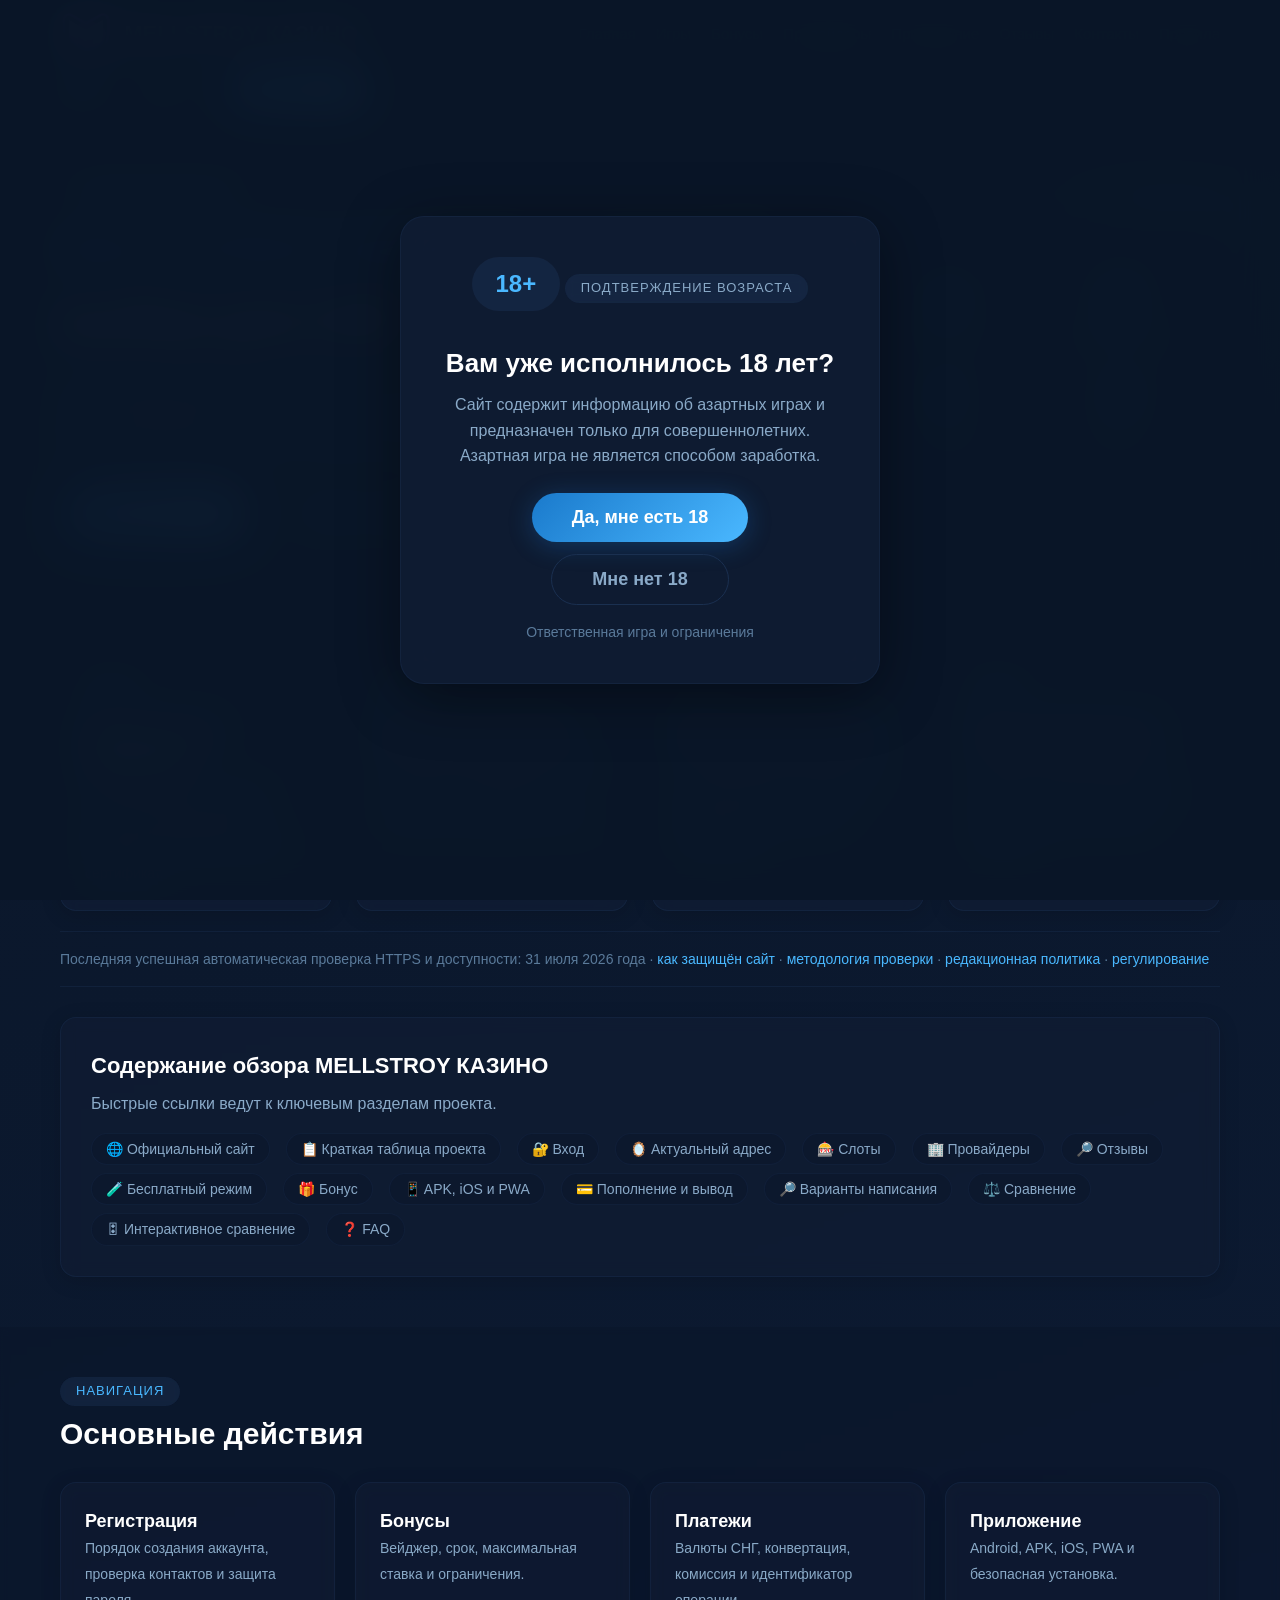
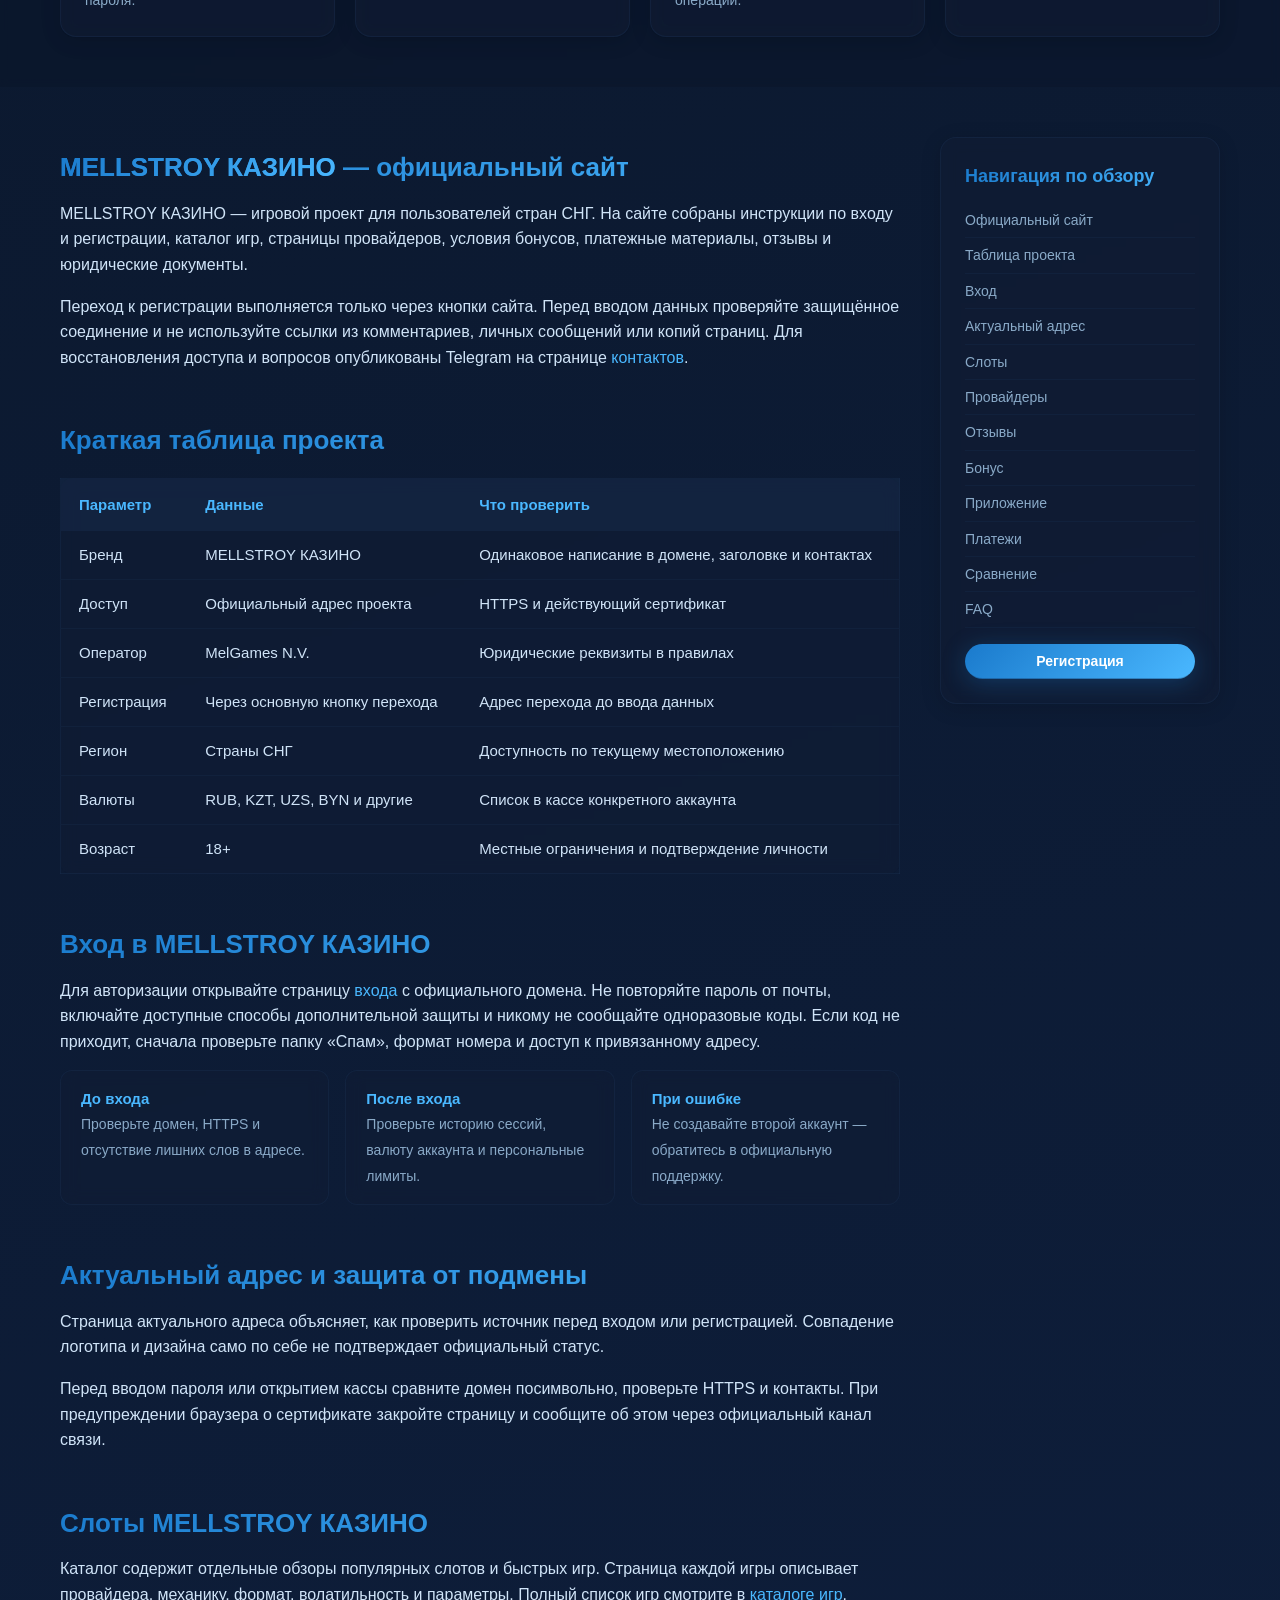
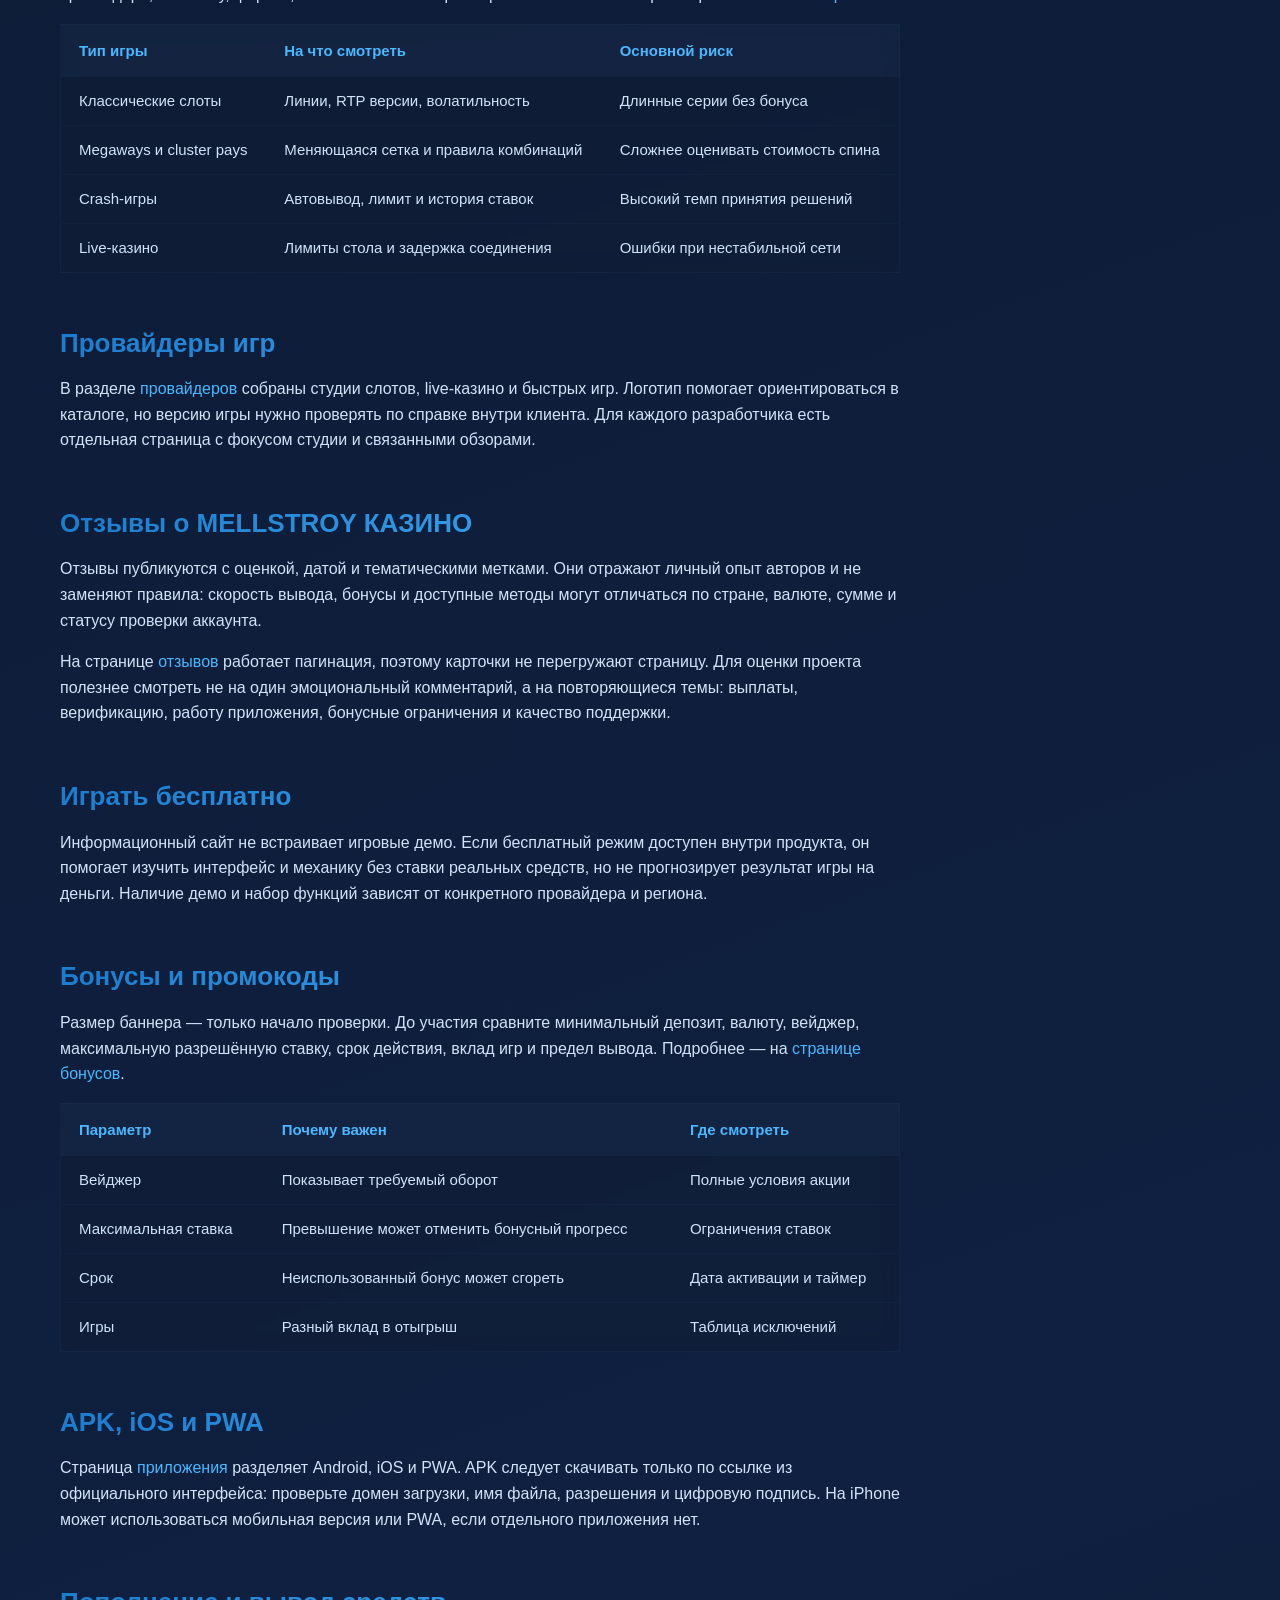
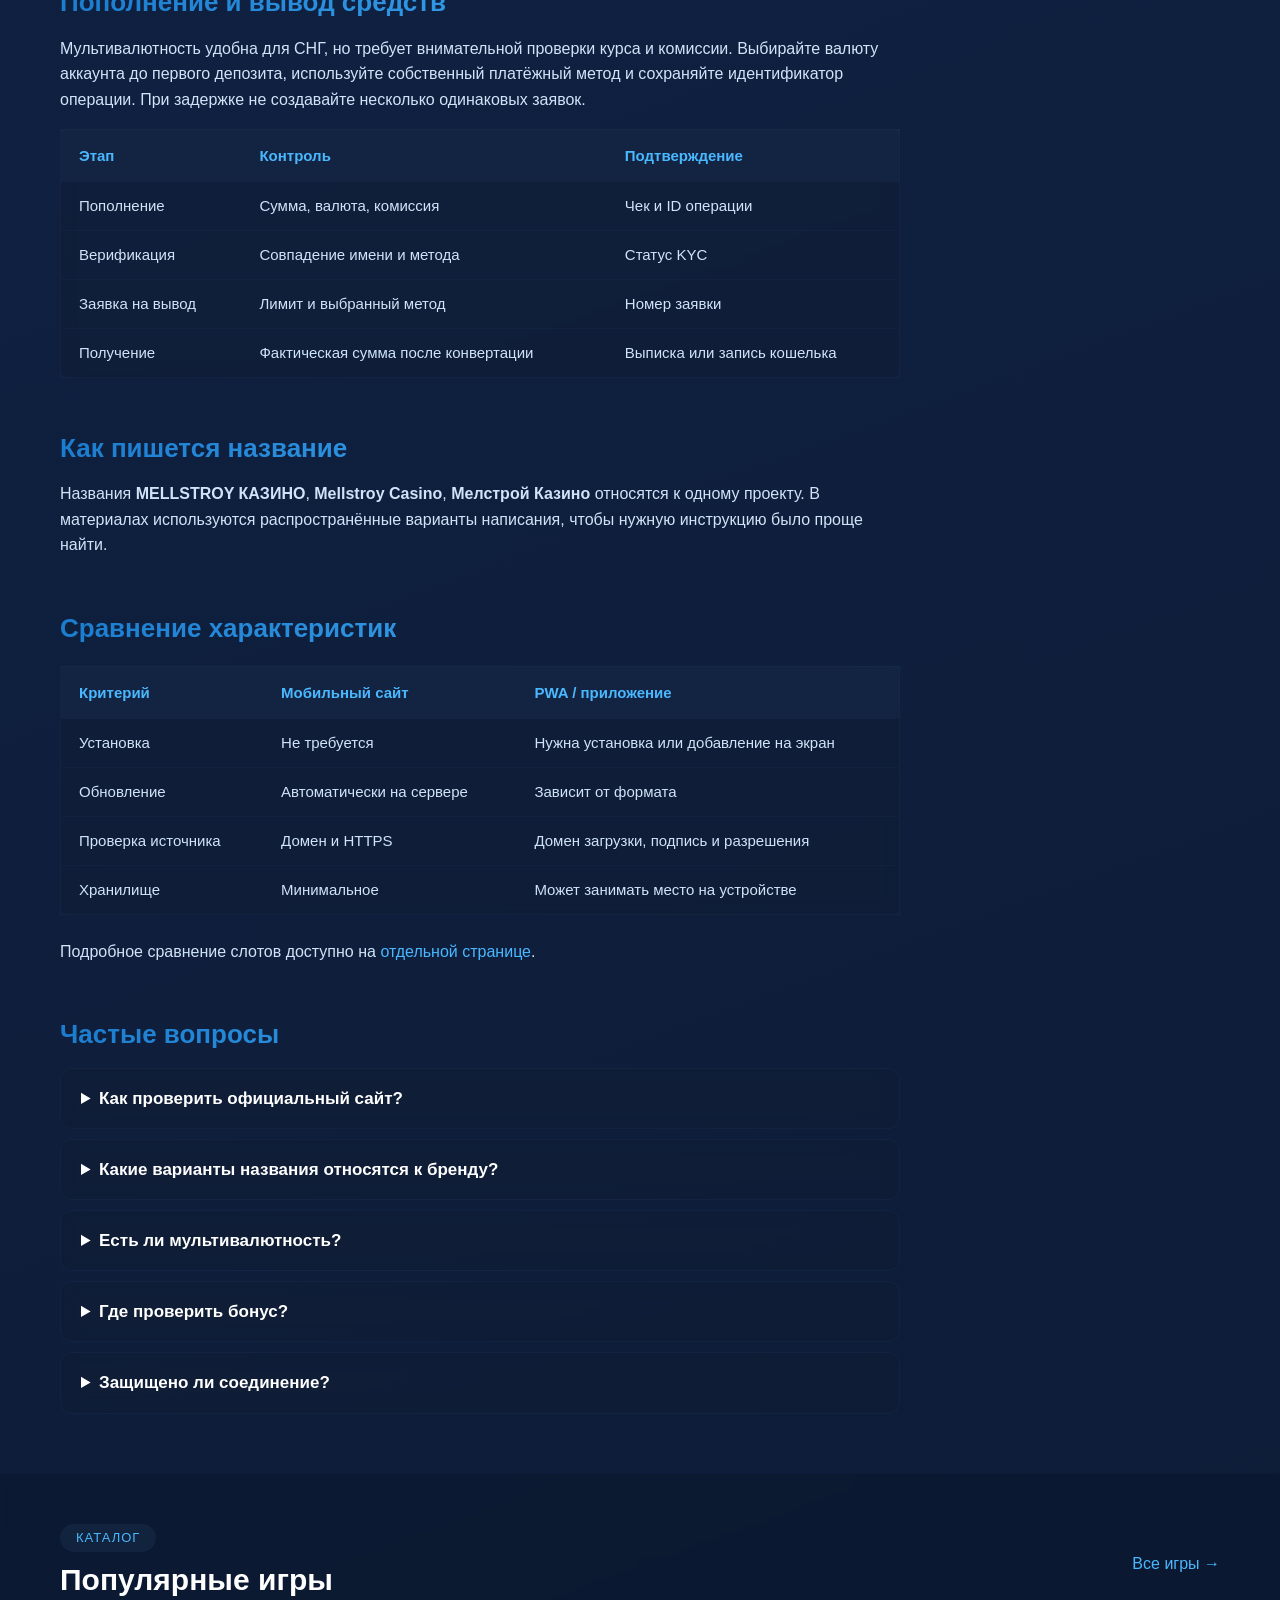
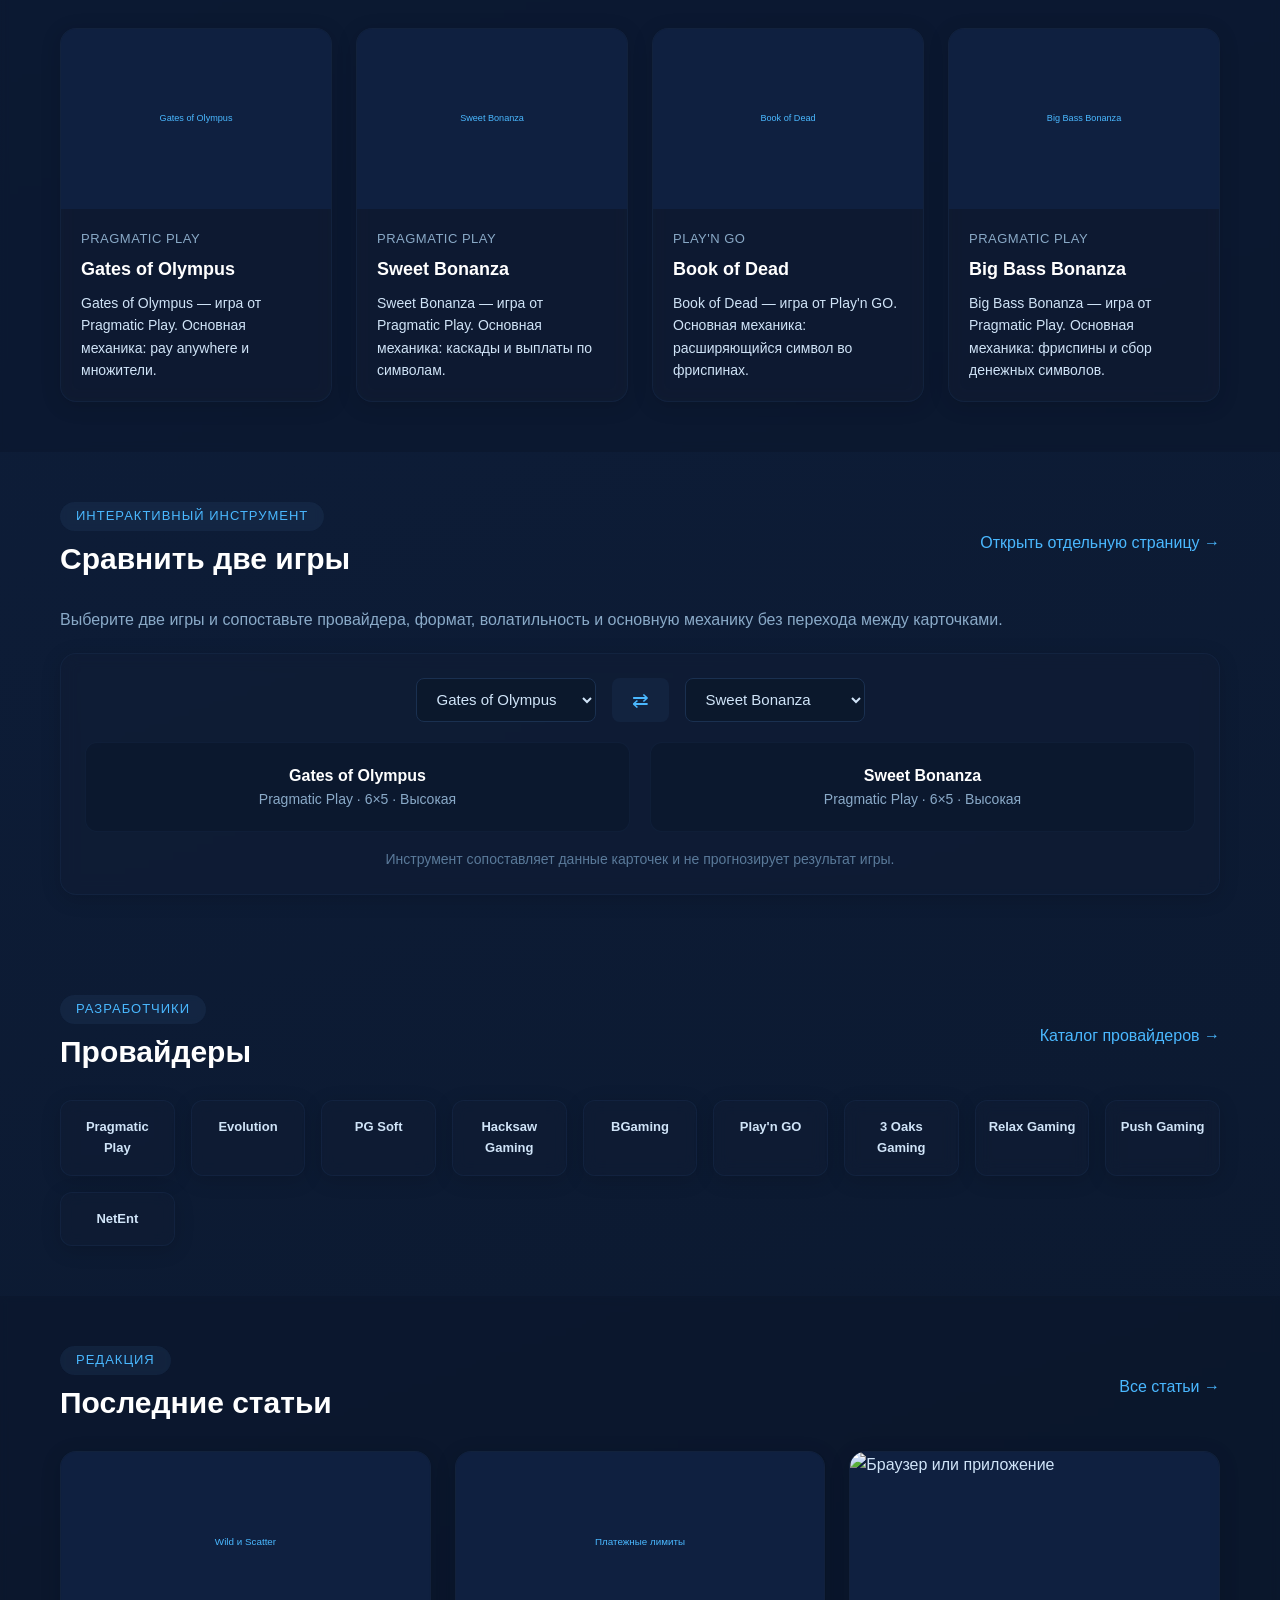
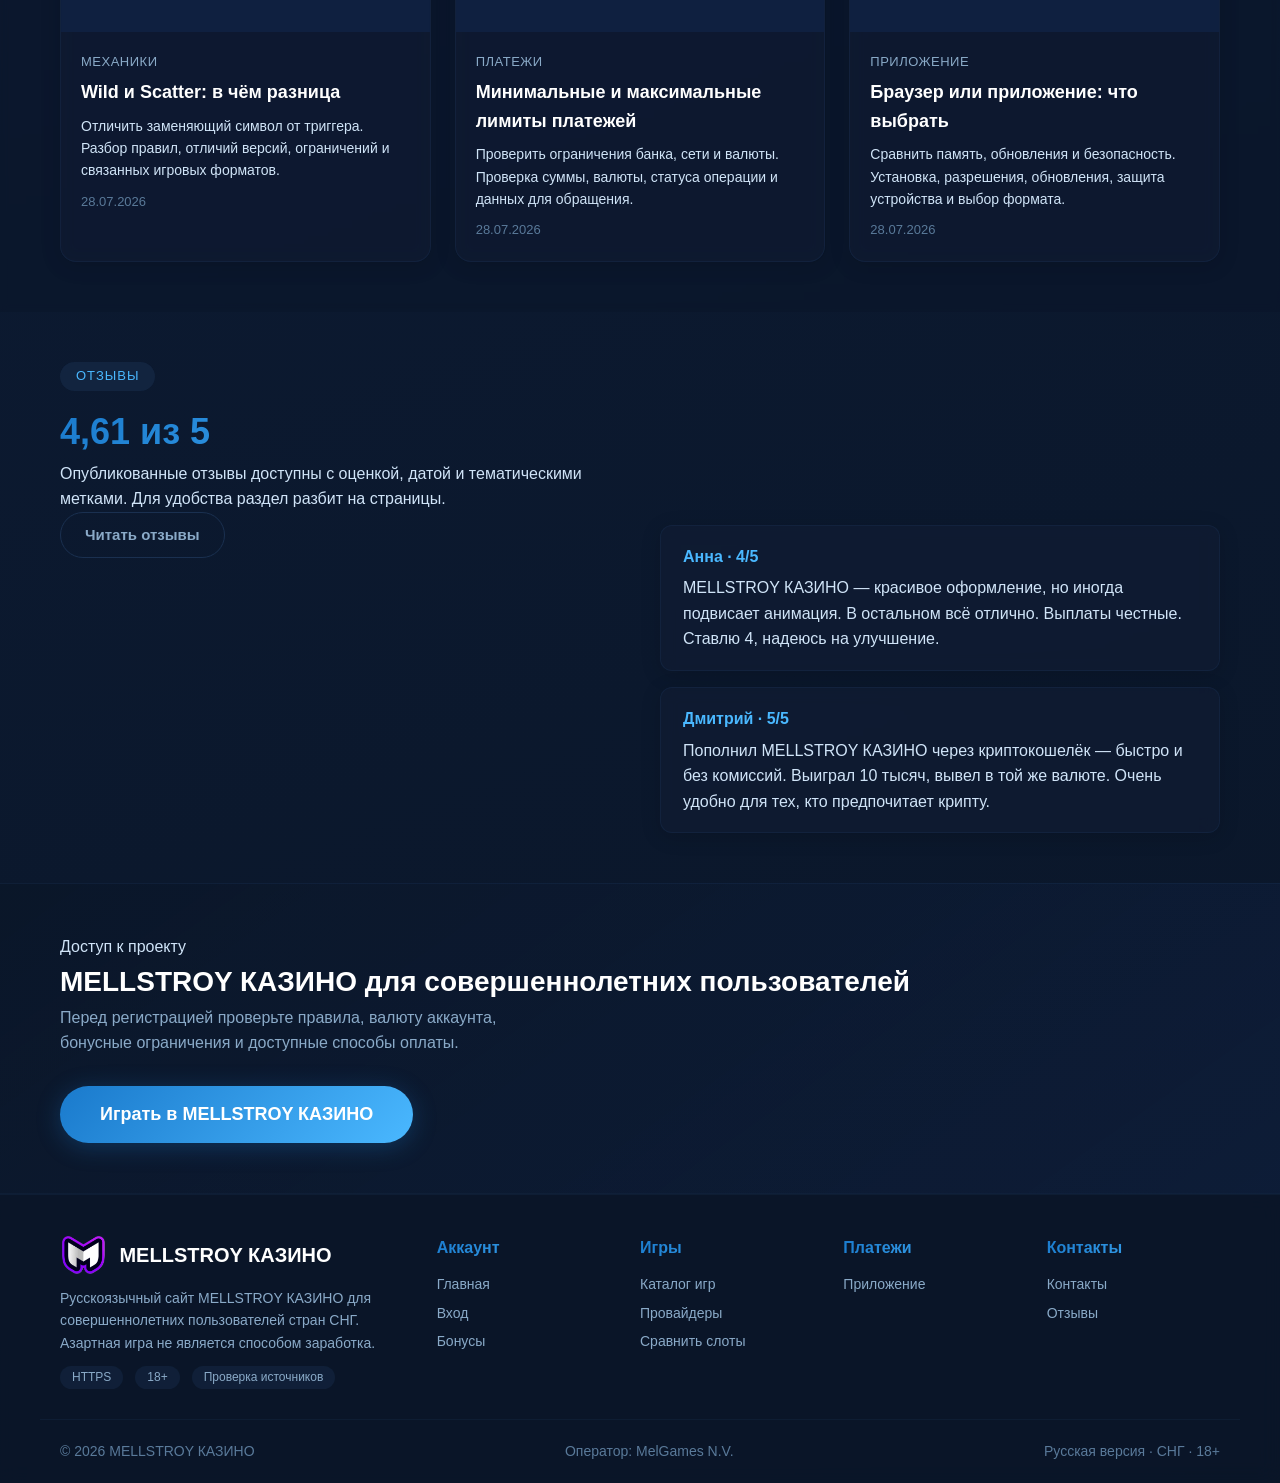
==== commit a2a061ef: "Update index.html" ====
--- a/index.html
+++ b/index.html
@@ -5,7 +5,7 @@
     <meta name="viewport" content="width=device-width,initial-scale=1,viewport-fit=cover">
     <title>MELLSTROY КАЗИНО — официальный сайт для СНГ</title>
     <meta name="description" content="Официальный сайт MELLSTROY КАЗИНО для СНГ: вход, регистрация, бонусы, слоты, провайдеры, приложение, платежи, отзывы и правила.">
-    <meta name="theme-color" content="#d4e8fa">
+    <meta name="theme-color" content="#0a1628">
     <link rel="canonical" href="https://ваш-сайт.com/">
     <meta property="og:type" content="website">
     <meta property="og:title" content="MELLSTROY КАЗИНО — официальный сайт для СНГ">
@@ -26,8 +26,8 @@
 
         body {
             font-family: 'Segoe UI', Tahoma, Geneva, Verdana, sans-serif;
-            background: linear-gradient(160deg, #e8f4fd 0%, #d4e8fa 40%, #c0dcf8 100%);
-            color: #0a1a2e;
+            background: linear-gradient(160deg, #0a1628 0%, #0f2040 50%, #0a1628 100%);
+            color: #d0e4f8;
             line-height: 1.6;
             min-height: 100vh;
         }
@@ -39,14 +39,14 @@
         }
 
         a {
-            color: #1a7acc;
+            color: #4ab8ff;
             text-decoration: none;
             transition: 0.3s;
         }
 
         a:hover {
-            color: #0055aa;
-            text-shadow: 0 0 20px rgba(26, 122, 204, 0.2);
+            color: #7acbff;
+            text-shadow: 0 0 25px rgba(74, 184, 255, 0.2);
         }
 
         /* ===== СКИП-ССЫЛКА ===== */
@@ -65,14 +65,14 @@
 
         /* ===== ШАПКА ===== */
         .site-header {
-            background: rgba(255, 255, 255, 0.75);
+            background: rgba(10, 22, 40, 0.85);
             backdrop-filter: blur(20px);
             padding: 12px 0;
-            border-bottom: 1px solid rgba(184, 216, 240, 0.5);
+            border-bottom: 1px solid rgba(26, 48, 80, 0.5);
             position: sticky;
             top: 0;
             z-index: 100;
-            box-shadow: 0 4px 40px rgba(26, 124, 204, 0.04);
+            box-shadow: 0 4px 40px rgba(0, 0, 0, 0.3);
         }
 
         .header-row {
@@ -89,15 +89,15 @@
             gap: 12px;
             font-size: 22px;
             font-weight: 800;
-            color: #0a1a2e;
+            color: #ffffff;
         }
         .brand img { height: 44px; width: auto; display: block; }
 
         .menu-button {
             display: none;
             background: none;
-            border: 1px solid #b8d8f0;
-            color: #0a1a2e;
+            border: 1px solid #1a3050;
+            color: #d0e4f8;
             padding: 8px 16px;
             border-radius: 8px;
             cursor: pointer;
@@ -111,14 +111,14 @@
             flex-wrap: wrap;
         }
         .main-nav a {
-            color: #2a4a6a;
+            color: #8aaac8;
             font-weight: 500;
             font-size: 15px;
             transition: 0.3s;
         }
         .main-nav a:hover {
-            color: #1a7acc;
-            text-shadow: 0 0 20px rgba(26, 122, 204, 0.15);
+            color: #4ab8ff;
+            text-shadow: 0 0 20px rgba(74, 184, 255, 0.15);
         }
 
         .header-actions {
@@ -128,11 +128,11 @@
         }
 
         .age-badge {
-            background: #d0e8fa;
+            background: #1a3050;
             padding: 4px 12px;
             border-radius: 20px;
             font-weight: 700;
-            color: #1a7acc;
+            color: #4ab8ff;
             font-size: 13px;
         }
 
@@ -151,23 +151,22 @@
         .btn.primary {
             background: linear-gradient(135deg, #1a7acc, #4ab8ff);
             color: #ffffff;
-            box-shadow: 0 4px 25px rgba(26, 124, 204, 0.25);
+            box-shadow: 0 4px 25px rgba(26, 124, 204, 0.3);
         }
         .btn.primary:hover {
             transform: scale(1.04);
-            box-shadow: 0 8px 40px rgba(26, 124, 204, 0.35);
+            box-shadow: 0 8px 40px rgba(74, 184, 255, 0.35);
         }
 
         .btn.ghost {
-            background: rgba(255, 255, 255, 0.5);
-            backdrop-filter: blur(4px);
-            color: #1a7acc;
-            border: 1px solid #b8d8f0;
+            background: transparent;
+            color: #8aaac8;
+            border: 1px solid #1a3050;
         }
         .btn.ghost:hover {
-            border-color: #1a7acc;
-            color: #1a7acc;
-            box-shadow: 0 0 30px rgba(26, 124, 204, 0.08);
+            border-color: #4ab8ff;
+            color: #4ab8ff;
+            box-shadow: 0 0 30px rgba(74, 184, 255, 0.05);
         }
 
         .btn.large {
@@ -178,7 +177,7 @@
         /* ===== ГЕРОЙ ===== */
         .page-hero {
             padding: 50px 0 60px;
-            background: linear-gradient(145deg, rgba(232, 244, 253, 0.6), rgba(192, 220, 248, 0.4));
+            background: linear-gradient(145deg, rgba(10, 22, 40, 0.8), rgba(15, 32, 64, 0.6));
             border-radius: 0 0 40px 40px;
             position: relative;
             overflow: hidden;
@@ -190,7 +189,7 @@
             right: -10%;
             width: 500px;
             height: 500px;
-            background: radial-gradient(circle, rgba(26, 122, 204, 0.08), transparent 70%);
+            background: radial-gradient(circle, rgba(26, 122, 204, 0.06), transparent 70%);
             pointer-events: none;
         }
         .page-hero::after {
@@ -200,7 +199,7 @@
             left: -5%;
             width: 400px;
             height: 400px;
-            background: radial-gradient(circle, rgba(74, 184, 255, 0.06), transparent 70%);
+            background: radial-gradient(circle, rgba(74, 184, 255, 0.04), transparent 70%);
             pointer-events: none;
         }
 
@@ -215,14 +214,14 @@
 
         .eyebrow {
             display: inline-block;
-            background: rgba(208, 232, 250, 0.7);
+            background: rgba(26, 48, 80, 0.5);
             backdrop-filter: blur(4px);
             padding: 4px 16px;
             border-radius: 20px;
             font-size: 13px;
             text-transform: uppercase;
             letter-spacing: 1px;
-            color: #1a7acc;
+            color: #4ab8ff;
             margin-bottom: 12px;
         }
 
@@ -236,12 +235,12 @@
             font-size: 44px;
             font-weight: 800;
             margin-bottom: 16px;
-            color: #0a1a2e;
+            color: #ffffff;
         }
 
         .page-hero p {
             font-size: 18px;
-            color: #2a4a6a;
+            color: #8aaac8;
             max-width: 600px;
             margin-bottom: 24px;
         }
@@ -256,12 +255,12 @@
             display: grid;
             grid-template-columns: 1fr 1fr;
             gap: 20px;
-            background: rgba(255, 255, 255, 0.6);
+            background: rgba(10, 22, 40, 0.6);
             backdrop-filter: blur(12px);
-            border: 1px solid rgba(184, 216, 240, 0.4);
+            border: 1px solid rgba(26, 48, 80, 0.4);
             border-radius: 20px;
             padding: 30px 24px;
-            box-shadow: 0 8px 40px rgba(26, 124, 204, 0.04);
+            box-shadow: 0 8px 40px rgba(0, 0, 0, 0.3);
         }
         .stats-card div {
             text-align: center;
@@ -274,14 +273,14 @@
             -webkit-text-fill-color: transparent;
         }
         .stats-card span {
-            color: #4a6a8a;
+            color: #8aaac8;
             font-size: 14px;
         }
 
         /* ===== БЛОК ДОВЕРИЯ ===== */
         .section { padding: 50px 0; }
         .section.soft { 
-            background: rgba(255, 255, 255, 0.3);
+            background: rgba(10, 22, 40, 0.4);
             backdrop-filter: blur(4px);
         }
 
@@ -293,37 +292,37 @@
         }
 
         .trust-card {
-            background: rgba(255, 255, 255, 0.7);
+            background: rgba(17, 29, 53, 0.7);
             backdrop-filter: blur(8px);
-            border: 1px solid rgba(184, 216, 240, 0.5);
+            border: 1px solid rgba(26, 48, 80, 0.4);
             border-radius: 16px;
             padding: 24px;
             transition: 0.3s;
-            box-shadow: 0 4px 20px rgba(26, 124, 204, 0.04);
+            box-shadow: 0 4px 20px rgba(0, 0, 0, 0.15);
         }
         .trust-card:hover {
             border-color: #4ab8ff;
-            box-shadow: 0 8px 40px rgba(26, 124, 204, 0.08);
+            box-shadow: 0 8px 40px rgba(74, 184, 255, 0.05);
             transform: translateY(-2px);
         }
         .trust-card .trust-icon {
             display: inline-block;
-            background: rgba(208, 232, 250, 0.5);
+            background: rgba(26, 48, 80, 0.5);
             padding: 6px 14px;
             border-radius: 30px;
             font-size: 13px;
             font-weight: 700;
-            color: #1a7acc;
+            color: #4ab8ff;
             margin-bottom: 10px;
         }
         .trust-card strong {
             display: block;
             font-size: 18px;
-            color: #0a1a2e;
+            color: #ffffff;
             margin-bottom: 6px;
         }
         .trust-card span {
-            color: #4a6a8a;
+            color: #8aaac8;
             font-size: 14px;
         }
 
@@ -331,28 +330,28 @@
             font-size: 14px;
             color: #5a7a9a;
             padding: 16px 0;
-            border-top: 1px solid rgba(184, 216, 240, 0.5);
-            border-bottom: 1px solid rgba(184, 216, 240, 0.5);
+            border-top: 1px solid rgba(26, 48, 80, 0.4);
+            border-bottom: 1px solid rgba(26, 48, 80, 0.4);
             margin-bottom: 30px;
         }
-        .security-status a { color: #1a7acc; }
-        .security-status a:hover { color: #0055aa; }
+        .security-status a { color: #4ab8ff; }
+        .security-status a:hover { color: #7acbff; }
 
         .overview-nav {
-            background: rgba(255, 255, 255, 0.6);
+            background: rgba(17, 29, 53, 0.6);
             backdrop-filter: blur(8px);
-            border: 1px solid rgba(184, 216, 240, 0.4);
+            border: 1px solid rgba(26, 48, 80, 0.4);
             border-radius: 16px;
             padding: 30px;
-            box-shadow: 0 4px 20px rgba(26, 124, 204, 0.04);
+            box-shadow: 0 4px 20px rgba(0, 0, 0, 0.15);
         }
         .overview-nav h2 {
-            color: #0a1a2e;
+            color: #ffffff;
             font-size: 22px;
             margin-bottom: 8px;
         }
         .overview-nav p {
-            color: #4a6a8a;
+            color: #8aaac8;
             margin-bottom: 16px;
         }
         .overview-links {
@@ -362,17 +361,17 @@
         }
         .overview-links a {
             font-size: 14px;
-            color: #2a4a6a;
-            background: rgba(255, 255, 255, 0.5);
+            color: #8aaac8;
+            background: rgba(10, 22, 40, 0.4);
             padding: 4px 14px;
             border-radius: 20px;
-            border: 1px solid rgba(184, 216, 240, 0.4);
+            border: 1px solid rgba(26, 48, 80, 0.3);
             transition: 0.3s;
         }
         .overview-links a:hover {
-            border-color: #1a7acc;
-            color: #1a7acc;
-            box-shadow: 0 0 30px rgba(26, 124, 204, 0.06);
+            border-color: #4ab8ff;
+            color: #4ab8ff;
+            box-shadow: 0 0 30px rgba(74, 184, 255, 0.05);
         }
 
         /* ===== СЕКЦИЯ ДЕЙСТВИЙ ===== */
@@ -386,10 +385,10 @@
         .section-head .eyebrow { margin-bottom: 4px; }
         .section-head h2 {
             font-size: 30px;
-            color: #0a1a2e;
-        }
-        .section-head a { color: #1a7acc; }
-        .section-head a:hover { color: #0055aa; }
+            color: #ffffff;
+        }
+        .section-head a { color: #4ab8ff; }
+        .section-head a:hover { color: #7acbff; }
 
         .feature-grid {
             display: grid;
@@ -397,27 +396,27 @@
             gap: 20px;
         }
         .feature-grid a {
-            background: rgba(255, 255, 255, 0.7);
+            background: rgba(17, 29, 53, 0.6);
             backdrop-filter: blur(8px);
-            border: 1px solid rgba(184, 216, 240, 0.5);
+            border: 1px solid rgba(26, 48, 80, 0.4);
             border-radius: 16px;
             padding: 24px;
             transition: 0.3s;
             text-decoration: none;
-            box-shadow: 0 4px 20px rgba(26, 124, 204, 0.04);
+            box-shadow: 0 4px 20px rgba(0, 0, 0, 0.15);
         }
         .feature-grid a:hover {
             border-color: #4ab8ff;
             transform: translateY(-4px);
-            box-shadow: 0 8px 40px rgba(26, 124, 204, 0.08);
+            box-shadow: 0 8px 40px rgba(74, 184, 255, 0.05);
         }
         .feature-grid a strong {
             display: block;
-            color: #0a1a2e;
+            color: #ffffff;
             font-size: 18px;
         }
         .feature-grid a span {
-            color: #4a6a8a;
+            color: #8aaac8;
             font-size: 14px;
         }
 
@@ -438,11 +437,11 @@
         }
         .prose h2:first-child { margin-top: 0; }
         .prose p {
-            color: #0a1a2e;
+            color: #d0e4f8;
             margin-bottom: 16px;
         }
-        .prose a { color: #1a7acc; }
-        .prose a:hover { color: #0055aa; }
+        .prose a { color: #4ab8ff; }
+        .prose a:hover { color: #7acbff; }
 
         .table-wrap {
             overflow-x: auto;
@@ -450,24 +449,24 @@
         }
         .table-wrap table {
             width: 100%;
-            background: rgba(255, 255, 255, 0.7);
+            background: rgba(17, 29, 53, 0.5);
             backdrop-filter: blur(8px);
             border-radius: 12px;
             border-collapse: collapse;
             font-size: 15px;
-            border: 1px solid rgba(184, 216, 240, 0.4);
+            border: 1px solid rgba(26, 48, 80, 0.4);
         }
         .table-wrap th {
-            background: rgba(208, 232, 250, 0.4);
-            color: #0a1a2e;
+            background: rgba(26, 48, 80, 0.4);
+            color: #4ab8ff;
             padding: 14px 18px;
             text-align: left;
             font-weight: 600;
         }
         .table-wrap td {
             padding: 12px 18px;
-            border-bottom: 1px solid rgba(184, 216, 240, 0.3);
-            color: #0a1a2e;
+            border-bottom: 1px solid rgba(26, 48, 80, 0.3);
+            color: #d0e4f8;
         }
         .table-wrap tr:last-child td { border-bottom: none; }
 
@@ -478,26 +477,26 @@
             margin: 16px 0 24px;
         }
         .fact-list div {
-            background: rgba(255, 255, 255, 0.6);
+            background: rgba(17, 29, 53, 0.5);
             backdrop-filter: blur(8px);
-            border: 1px solid rgba(184, 216, 240, 0.4);
+            border: 1px solid rgba(26, 48, 80, 0.4);
             border-radius: 12px;
             padding: 16px 20px;
         }
         .fact-list div strong {
             display: block;
-            color: #1a7acc;
+            color: #4ab8ff;
             font-size: 15px;
         }
         .fact-list div span {
-            color: #4a6a8a;
+            color: #8aaac8;
             font-size: 14px;
         }
 
         .faq details {
-            background: rgba(255, 255, 255, 0.6);
+            background: rgba(17, 29, 53, 0.5);
             backdrop-filter: blur(8px);
-            border: 1px solid rgba(184, 216, 240, 0.4);
+            border: 1px solid rgba(26, 48, 80, 0.4);
             border-radius: 12px;
             padding: 16px 20px;
             margin-bottom: 10px;
@@ -506,13 +505,13 @@
         .faq details:hover { border-color: #4ab8ff; }
         .faq summary {
             font-weight: 600;
-            color: #0a1a2e;
+            color: #ffffff;
             cursor: pointer;
             font-size: 17px;
         }
-        .faq summary:hover { color: #1a7acc; }
+        .faq summary:hover { color: #4ab8ff; }
         .faq details p {
-            color: #0a1a2e;
+            color: #d0e4f8;
             padding-top: 12px;
             margin: 0;
         }
@@ -527,18 +526,18 @@
         }
 
         .content-card {
-            background: rgba(255, 255, 255, 0.7);
+            background: rgba(17, 29, 53, 0.6);
             backdrop-filter: blur(8px);
-            border: 1px solid rgba(184, 216, 240, 0.5);
+            border: 1px solid rgba(26, 48, 80, 0.4);
             border-radius: 16px;
             overflow: hidden;
             transition: 0.3s;
-            box-shadow: 0 4px 20px rgba(26, 124, 204, 0.04);
+            box-shadow: 0 4px 20px rgba(0, 0, 0, 0.15);
         }
         .content-card:hover {
             border-color: #4ab8ff;
             transform: translateY(-4px);
-            box-shadow: 0 8px 40px rgba(26, 124, 204, 0.08);
+            box-shadow: 0 8px 40px rgba(74, 184, 255, 0.05);
         }
         .content-card a { display: block; text-decoration: none; color: inherit; }
         .card-media img {
@@ -546,22 +545,22 @@
             height: 180px;
             object-fit: cover;
             display: block;
-            background: #d4e8fa;
+            background: #0f2040;
         }
         .card-copy { padding: 16px 20px 20px; }
         .card-copy span {
             font-size: 13px;
-            color: #4a6a8a;
+            color: #8aaac8;
             text-transform: uppercase;
             letter-spacing: 0.5px;
         }
         .card-copy h2 {
             font-size: 18px;
-            color: #0a1a2e;
+            color: #ffffff;
             margin: 4px 0 8px;
         }
         .card-copy p {
-            color: #2a4a6a;
+            color: #d0e4f8;
             font-size: 14px;
         }
         .card-meta {
@@ -579,24 +578,24 @@
             gap: 16px;
         }
         .logo-grid a {
-            background: rgba(255, 255, 255, 0.6);
+            background: rgba(17, 29, 53, 0.5);
             backdrop-filter: blur(8px);
-            border: 1px solid rgba(184, 216, 240, 0.4);
+            border: 1px solid rgba(26, 48, 80, 0.4);
             border-radius: 12px;
             padding: 16px 12px;
             text-align: center;
             transition: 0.3s;
             text-decoration: none;
-            box-shadow: 0 4px 20px rgba(26, 124, 204, 0.04);
+            box-shadow: 0 4px 20px rgba(0, 0, 0, 0.15);
         }
         .logo-grid a:hover {
             border-color: #4ab8ff;
             transform: scale(1.04);
-            box-shadow: 0 8px 40px rgba(26, 124, 204, 0.08);
+            box-shadow: 0 8px 40px rgba(74, 184, 255, 0.05);
         }
         .logo-grid strong {
             font-size: 13px;
-            color: #0a1a2e;
+            color: #d0e4f8;
             display: block;
         }
 
@@ -620,26 +619,26 @@
             gap: 16px;
         }
         .review-preview article {
-            background: rgba(255, 255, 255, 0.7);
+            background: rgba(17, 29, 53, 0.6);
             backdrop-filter: blur(8px);
-            border: 1px solid rgba(184, 216, 240, 0.5);
+            border: 1px solid rgba(26, 48, 80, 0.4);
             border-radius: 12px;
             padding: 18px 22px;
             transition: 0.3s;
-            box-shadow: 0 4px 20px rgba(26, 124, 204, 0.04);
+            box-shadow: 0 4px 20px rgba(0, 0, 0, 0.15);
         }
         .review-preview article:hover { border-color: #4ab8ff; }
-        .review-preview article strong { color: #1a7acc; }
+        .review-preview article strong { color: #4ab8ff; }
         .review-preview article p {
-            color: #0a1a2e;
+            color: #d0e4f8;
             margin-top: 6px;
         }
 
         /* ===== ПРИЗЫВ ===== */
         .footer-cta {
-            background: linear-gradient(145deg, rgba(232, 244, 253, 0.6), rgba(192, 220, 248, 0.4));
-            border-top: 1px solid rgba(184, 216, 240, 0.3);
-            border-bottom: 1px solid rgba(184, 216, 240, 0.3);
+            background: linear-gradient(145deg, rgba(10, 22, 40, 0.8), rgba(15, 32, 64, 0.6));
+            border-top: 1px solid rgba(26, 48, 80, 0.3);
+            border-bottom: 1px solid rgba(26, 48, 80, 0.3);
             padding: 50px 0;
         }
         .footer-cta .container {
@@ -650,20 +649,20 @@
             gap: 30px;
         }
         .footer-cta h2 {
-            color: #0a1a2e;
+            color: #ffffff;
             font-size: 28px;
         }
         .footer-cta p {
-            color: #4a6a8a;
+            color: #8aaac8;
             max-width: 500px;
         }
 
         /* ===== ФУТЕР ===== */
         .site-footer {
-            background: rgba(255, 255, 255, 0.5);
+            background: rgba(10, 22, 40, 0.8);
             backdrop-filter: blur(10px);
             padding: 40px 0 20px;
-            border-top: 1px solid rgba(184, 216, 240, 0.3);
+            border-top: 1px solid rgba(26, 48, 80, 0.3);
         }
         .footer-grid {
             display: grid;
@@ -671,7 +670,7 @@
             gap: 30px;
         }
         .footer-brand p {
-            color: #4a6a8a;
+            color: #8aaac8;
             font-size: 14px;
             margin: 12px 0;
         }
@@ -680,11 +679,11 @@
             gap: 12px;
         }
         .footer-trust span {
-            background: rgba(208, 232, 250, 0.4);
+            background: rgba(26, 48, 80, 0.4);
             padding: 2px 12px;
             border-radius: 20px;
             font-size: 12px;
-            color: #4a6a8a;
+            color: #8aaac8;
         }
         .footer-grid strong {
             background: linear-gradient(135deg, #1a7acc, #4ab8ff);
@@ -695,15 +694,15 @@
         }
         .footer-grid a {
             display: block;
-            color: #4a6a8a;
+            color: #8aaac8;
             font-size: 14px;
             padding: 3px 0;
             transition: 0.3s;
         }
-        .footer-grid a:hover { color: #1a7acc; }
+        .footer-grid a:hover { color: #4ab8ff; }
 
         .footer-bottom {
-            border-top: 1px solid rgba(184, 216, 240, 0.3);
+            border-top: 1px solid rgba(26, 48, 80, 0.3);
             padding-top: 20px;
             margin-top: 30px;
             display: flex;
@@ -720,9 +719,9 @@
             bottom: 0;
             left: 0;
             right: 0;
-            background: rgba(255, 255, 255, 0.9);
+            background: rgba(10, 22, 40, 0.95);
             backdrop-filter: blur(16px);
-            border-top: 1px solid rgba(184, 216, 240, 0.4);
+            border-top: 1px solid rgba(26, 48, 80, 0.4);
             padding: 10px;
             gap: 10px;
             z-index: 200;
@@ -735,9 +734,9 @@
             font-weight: 600;
         }
         .mobile-bar a:first-child {
-            background: rgba(255, 255, 255, 0.4);
-            border: 1px solid #b8d8f0;
-            color: #2a4a6a;
+            background: transparent;
+            border: 1px solid #1a3050;
+            color: #8aaac8;
         }
         .mobile-bar a:last-child {
             background: linear-gradient(135deg, #1a7acc, #4ab8ff);
@@ -746,15 +745,15 @@
 
         /* ===== ТОК-КАРТА ===== */
         .toc-card {
-            background: rgba(255, 255, 255, 0.7);
+            background: rgba(17, 29, 53, 0.6);
             backdrop-filter: blur(8px);
-            border: 1px solid rgba(184, 216, 240, 0.5);
+            border: 1px solid rgba(26, 48, 80, 0.4);
             border-radius: 16px;
             padding: 24px;
             position: sticky;
             top: 90px;
             align-self: start;
-            box-shadow: 0 4px 20px rgba(26, 124, 204, 0.04);
+            box-shadow: 0 4px 20px rgba(0, 0, 0, 0.15);
         }
         .toc-card strong {
             display: block;
@@ -766,13 +765,13 @@
         }
         .toc-card a {
             display: block;
-            color: #2a4a6a;
+            color: #8aaac8;
             padding: 6px 0;
             font-size: 14px;
-            border-bottom: 1px solid rgba(184, 216, 240, 0.3);
+            border-bottom: 1px solid rgba(26, 48, 80, 0.3);
             transition: 0.3s;
         }
-        .toc-card a:hover { color: #1a7acc; }
+        .toc-card a:hover { color: #4ab8ff; }
         .toc-card .btn { margin-top: 16px; width: 100%; }
 
         /* ===== AGE GATE ===== */
@@ -782,7 +781,7 @@
             left: 0;
             right: 0;
             bottom: 0;
-            background: rgba(232, 244, 253, 0.95);
+            background: rgba(10, 22, 40, 0.97);
             backdrop-filter: blur(20px);
             display: flex;
             align-items: center;
@@ -792,31 +791,31 @@
         .age-gate[hidden] { display: none; }
 
         .age-gate-card {
-            background: rgba(255, 255, 255, 0.8);
+            background: rgba(17, 29, 53, 0.8);
             backdrop-filter: blur(16px);
-            border: 1px solid rgba(184, 216, 240, 0.5);
+            border: 1px solid rgba(26, 48, 80, 0.4);
             border-radius: 24px;
             padding: 40px;
             max-width: 480px;
             text-align: center;
-            box-shadow: 0 12px 60px rgba(26, 124, 204, 0.06);
+            box-shadow: 0 12px 60px rgba(0, 0, 0, 0.4);
         }
         .age-gate-mark {
             display: inline-block;
-            background: rgba(208, 232, 250, 0.5);
+            background: rgba(26, 48, 80, 0.5);
             padding: 8px 24px;
             border-radius: 40px;
             font-size: 24px;
             font-weight: 800;
-            color: #1a7acc;
+            color: #4ab8ff;
         }
         .age-gate-card h2 {
-            color: #0a1a2e;
+            color: #ffffff;
             font-size: 26px;
             margin: 16px 0 8px;
         }
         .age-gate-card p {
-            color: #4a6a8a;
+            color: #8aaac8;
             margin-bottom: 24px;
         }
         .age-gate-actions {
@@ -856,7 +855,7 @@
                 width: 100%;
                 justify-content: center;
                 padding-top: 12px;
-                border-top: 1px solid rgba(184, 216, 240, 0.3);
+                border-top: 1px solid rgba(26, 48, 80, 0.3);
             }
             .page-hero h1 { font-size: 30px; }
             .stats-card { grid-template-columns: 1fr 1fr; }
@@ -1213,7 +1212,7 @@
                     <article class="content-card content-card-slots">
                         <a href="games.html">
                             <figure class="card-media">
-                                <img src="data:image/svg+xml,%3Csvg xmlns='http://www.w3.org/2000/svg' width='1200' height='630' viewBox='0 0 1200 630'%3E%3Crect width='1200' height='630' fill='%23d4e8fa'/%3E%3Ctext x='600' y='315' font-family='sans-serif' font-size='32' fill='%231a7acc' text-anchor='middle' dominant-baseline='middle'%3EGates of Olympus%3C/text%3E%3C/svg%3E" alt="Gates of Olympus" width="1200" height="630" loading="lazy">
+                                <img src="data:image/svg+xml,%3Csvg xmlns='http://www.w3.org/2000/svg' width='1200' height='630' viewBox='0 0 1200 630'%3E%3Crect width='1200' height='630' fill='%230f2040'/%3E%3Ctext x='600' y='315' font-family='sans-serif' font-size='32' fill='%234ab8ff' text-anchor='middle' dominant-baseline='middle'%3EGates of Olympus%3C/text%3E%3C/svg%3E" alt="Gates of Olympus" width="1200" height="630" loading="lazy">
                             </figure>
                             <div class="card-copy">
                                 <span>Pragmatic Play</span>
@@ -1225,7 +1224,7 @@
                     <article class="content-card content-card-slots">
                         <a href="games.html">
                             <figure class="card-media">
-                                <img src="data:image/svg+xml,%3Csvg xmlns='http://www.w3.org/2000/svg' width='1200' height='630' viewBox='0 0 1200 630'%3E%3Crect width='1200' height='630' fill='%23d4e8fa'/%3E%3Ctext x='600' y='315' font-family='sans-serif' font-size='32' fill='%231a7acc' text-anchor='middle' dominant-baseline='middle'%3ESweet Bonanza%3C/text%3E%3C/svg%3E" alt="Sweet Bonanza" width="1200" height="630" loading="lazy">
+                                <img src="data:image/svg+xml,%3Csvg xmlns='http://www.w3.org/2000/svg' width='1200' height='630' viewBox='0 0 1200 630'%3E%3Crect width='1200' height='630' fill='%230f2040'/%3E%3Ctext x='600' y='315' font-family='sans-serif' font-size='32' fill='%234ab8ff' text-anchor='middle' dominant-baseline='middle'%3ESweet Bonanza%3C/text%3E%3C/svg%3E" alt="Sweet Bonanza" width="1200" height="630" loading="lazy">
                             </figure>
                             <div class="card-copy">
                                 <span>Pragmatic Play</span>
@@ -1237,7 +1236,7 @@
                     <article class="content-card content-card-slots">
                         <a href="games.html">
                             <figure class="card-media">
-                                <img src="data:image/svg+xml,%3Csvg xmlns='http://www.w3.org/2000/svg' width='1200' height='630' viewBox='0 0 1200 630'%3E%3Crect width='1200' height='630' fill='%23d4e8fa'/%3E%3Ctext x='600' y='315' font-family='sans-serif' font-size='32' fill='%231a7acc' text-anchor='middle' dominant-baseline='middle'%3EBook of Dead%3C/text%3E%3C/svg%3E" alt="Book of Dead" width="1200" height="630" loading="lazy">
+                                <img src="data:image/svg+xml,%3Csvg xmlns='http://www.w3.org/2000/svg' width='1200' height='630' viewBox='0 0 1200 630'%3E%3Crect width='1200' height='630' fill='%230f2040'/%3E%3Ctext x='600' y='315' font-family='sans-serif' font-size='32' fill='%234ab8ff' text-anchor='middle' dominant-baseline='middle'%3EBook of Dead%3C/text%3E%3C/svg%3E" alt="Book of Dead" width="1200" height="630" loading="lazy">
                             </figure>
                             <div class="card-copy">
                                 <span>Play'n GO</span>
@@ -1249,7 +1248,7 @@
                     <article class="content-card content-card-slots">
                         <a href="games.html">
                             <figure class="card-media">
-                                <img src="data:image/svg+xml,%3Csvg xmlns='http://www.w3.org/2000/svg' width='1200' height='630' viewBox='0 0 1200 630'%3E%3Crect width='1200' height='630' fill='%23d4e8fa'/%3E%3Ctext x='600' y='315' font-family='sans-serif' font-size='32' fill='%231a7acc' text-anchor='middle' dominant-baseline='middle'%3EBig Bass Bonanza%3C/text%3E%3C/svg%3E" alt="Big Bass Bonanza" width="1200" height="630" loading="lazy">
+                                <img src="data:image/svg+xml,%3Csvg xmlns='http://www.w3.org/2000/svg' width='1200' height='630' viewBox='0 0 1200 630'%3E%3Crect width='1200' height='630' fill='%230f2040'/%3E%3Ctext x='600' y='315' font-family='sans-serif' font-size='32' fill='%234ab8ff' text-anchor='middle' dominant-baseline='middle'%3EBig Bass Bonanza%3C/text%3E%3C/svg%3E" alt="Big Bass Bonanza" width="1200" height="630" loading="lazy">
                             </figure>
                             <div class="card-copy">
                                 <span>Pragmatic Play</span>
@@ -1272,17 +1271,17 @@
                     </div>
                     <a href="comparison.html">Открыть отдельную страницу →</a>
                 </div>
-                <p class="section-intro" style="color:#4a6a8a; margin-bottom:20px;">Выберите две игры и сопоставьте провайдера, формат, волатильность и основную механику без перехода между карточками.</p>
-                <div class="slot-comparison" style="background:rgba(255,255,255,0.5); backdrop-filter:blur(8px); border:1px solid rgba(184,216,240,0.4); border-radius:16px; padding:24px; box-shadow:0 4px 20px rgba(26,124,204,0.04);">
+                <p class="section-intro" style="color:#8aaac8; margin-bottom:20px;">Выберите две игры и сопоставьте провайдера, формат, волатильность и основную механику без перехода между карточками.</p>
+                <div class="slot-comparison" style="background:rgba(17,29,53,0.5); backdrop-filter:blur(8px); border:1px solid rgba(26,48,80,0.4); border-radius:16px; padding:24px; box-shadow:0 4px 20px rgba(0,0,0,0.15);">
                     <div style="display:flex; gap:16px; flex-wrap:wrap; justify-content:center; margin-bottom:20px;">
-                        <select style="background:rgba(255,255,255,0.6); color:#0a1a2e; border:1px solid #b8d8f0; padding:10px 16px; border-radius:8px; font-size:15px; min-width:180px;">
+                        <select style="background:rgba(10,22,40,0.6); color:#d0e4f8; border:1px solid #1a3050; padding:10px 16px; border-radius:8px; font-size:15px; min-width:180px;">
                             <option>Gates of Olympus</option>
                             <option>Sweet Bonanza</option>
                             <option>Book of Dead</option>
                             <option>Big Bass Bonanza</option>
                         </select>
-                        <button style="background:rgba(208,232,250,0.5); color:#1a7acc; border:none; padding:10px 20px; border-radius:8px; font-size:20px; cursor:pointer;">⇄</button>
-                        <select style="background:rgba(255,255,255,0.6); color:#0a1a2e; border:1px solid #b8d8f0; padding:10px 16px; border-radius:8px; font-size:15px; min-width:180px;">
+                        <button style="background:rgba(26,48,80,0.4); color:#4ab8ff; border:none; padding:10px 20px; border-radius:8px; font-size:20px; cursor:pointer;">⇄</button>
+                        <select style="background:rgba(10,22,40,0.6); color:#d0e4f8; border:1px solid #1a3050; padding:10px 16px; border-radius:8px; font-size:15px; min-width:180px;">
                             <option>Sweet Bonanza</option>
                             <option>Gates of Olympus</option>
                             <option>Book of Dead</option>
@@ -1290,13 +1289,13 @@
                         </select>
                     </div>
                     <div style="display:grid; grid-template-columns:1fr 1fr; gap:20px;">
-                        <div style="background:rgba(255,255,255,0.4); border-radius:12px; padding:20px; text-align:center; border:1px solid rgba(184,216,240,0.3);">
-                            <strong style="color:#0a1a2e;">Gates of Olympus</strong>
-                            <p style="color:#4a6a8a; font-size:14px;">Pragmatic Play · 6×5 · Высокая</p>
+                        <div style="background:rgba(10,22,40,0.4); border-radius:12px; padding:20px; text-align:center; border:1px solid rgba(26,48,80,0.3);">
+                            <strong style="color:#ffffff;">Gates of Olympus</strong>
+                            <p style="color:#8aaac8; font-size:14px;">Pragmatic Play · 6×5 · Высокая</p>
                         </div>
-                        <div style="background:rgba(255,255,255,0.4); border-radius:12px; padding:20px; text-align:center; border:1px solid rgba(184,216,240,0.3);">
-                            <strong style="color:#0a1a2e;">Sweet Bonanza</strong>
-                            <p style="color:#4a6a8a; font-size:14px;">Pragmatic Play · 6×5 · Высокая</p>
+                        <div style="background:rgba(10,22,40,0.4); border-radius:12px; padding:20px; text-align:center; border:1px solid rgba(26,48,80,0.3);">
+                            <strong style="color:#ffffff;">Sweet Bonanza</strong>
+                            <p style="color:#8aaac8; font-size:14px;">Pragmatic Play · 6×5 · Высокая</p>
                         </div>
                     </div>
                     <p style="text-align:center; color:#5a7a9a; font-size:14px; margin-top:16px;">Инструмент сопоставляет данные карточек и не прогнозирует результат игры.</p>
@@ -1343,7 +1342,7 @@
                     <article class="content-card">
                         <a href="journal.html">
                             <figure class="card-media">
-                                <img src="data:image/svg+xml,%3Csvg xmlns='http://www.w3.org/2000/svg' width='1200' height='630' viewBox='0 0 1200 630'%3E%3Crect width='1200' height='630' fill='%23d4e8fa'/%3E%3Ctext x='600' y='315' font-family='sans-serif' font-size='32' fill='%231a7acc' text-anchor='middle' dominant-baseline='middle'%3EWild и Scatter%3C/text%3E%3C/svg%3E" alt="Wild и Scatter" width="1200" height="630" loading="lazy">
+                                <img src="data:image/svg+xml,%3Csvg xmlns='http://www.w3.org/2000/svg' width='1200' height='630' viewBox='0 0 1200 630'%3E%3Crect width='1200' height='630' fill='%230f2040'/%3E%3Ctext x='600' y='315' font-family='sans-serif' font-size='32' fill='%234ab8ff' text-anchor='middle' dominant-baseline='middle'%3EWild и Scatter%3C/text%3E%3C/svg%3E" alt="Wild и Scatter" width="1200" height="630" loading="lazy">
                             </figure>
                             <div class="card-copy">
                                 <span>Механики</span>
@@ -1356,7 +1355,7 @@
                     <article class="content-card">
                         <a href="journal.html">
                             <figure class="card-media">
-                                <img src="data:image/svg+xml,%3Csvg xmlns='http://www.w3.org/2000/svg' width='1200' height='630' viewBox='0 0 1200 630'%3E%3Crect width='1200' height='630' fill='%23d4e8fa'/%3E%3Ctext x='600' y='315' font-family='sans-serif' font-size='32' fill='%231a7acc' text-anchor='middle' dominant-baseline='middle'%3EПлатежные лимиты%3C/text%3E%3C/svg%3E" alt="Платежные лимиты" width="1200" height="630" loading="lazy">
+                                <img src="data:image/svg+xml,%3Csvg xmlns='http://www.w3.org/2000/svg' width='1200' height='630' viewBox='0 0 1200 630'%3E%3Crect width='1200' height='630' fill='%230f2040'/%3E%3Ctext x='600' y='315' font-family='sans-serif' font-size='32' fill='%234ab8ff' text-anchor='middle' dominant-baseline='middle'%3EПлатежные лимиты%3C/text%3E%3C/svg%3E" alt="Платежные лимиты" width="1200" height="630" loading="lazy">
                             </figure>
                             <div class="card-copy">
                                 <span>Платежи</span>
@@ -1369,7 +1368,7 @@
                     <article class="content-card">
                         <a href="journal.html">
                             <figure class="card-media">
-                                <img src="data:image/svg+xml,%3Csvg xmlns='http://www.w3.org/2000/svg' width='1200' height='630' viewBox='0 0 1200 630'%3E%3Crect width='1200' height='630' fill='%23d4e8fa'/%3E%3Ctext x='600' y='315' font-family='sans-serif' font-size='32' fill='%231a7acc' text-anchor='middle' dominant-baseline='middle'%EБраузер vs Приложение%3C/text%3E%3C/svg%3E" alt="Браузер или приложение" width="1200" height="630" loading="lazy">
+                                <img src="data:image/svg+xml,%3Csvg xmlns='http://www.w3.org/2000/svg' width='1200' height='630' viewBox='0 0 1200 630'%3E%3Crect width='1200' height='630' fill='%230f2040'/%3E%3Ctext x='600' y='315' font-family='sans-serif' font-size='32' fill='%234ab8ff' text-anchor='middle' dominant-baseline='middle'%EБраузер vs Приложение%3C/text%3E%3C/svg%3E" alt="Браузер или приложение" width="1200" height="630" loading="lazy">
                             </figure>
                             <div class="card-copy">
                                 <span>Приложение</span>
@@ -1429,7 +1428,7 @@
             <div class="footer-brand">
                 <div style="display:flex; align-items:center; gap:12px;">
                     <img src="logo.png" alt="MELLSTROY КАЗИНО" style="height:40px; width:auto;">
-                    <span style="font-size:20px; font-weight:800; color:#0a1a2e;">MELLSTROY КАЗИНО</span>
+                    <span style="font-size:20px; font-weight:800; color:#ffffff;">MELLSTROY КАЗИНО</span>
                 </div>
                 <p>Русскоязычный сайт MELLSTROY КАЗИНО для совершеннолетних пользователей стран СНГ. Азартная игра не является способом заработка.</p>
                 <div class="footer-trust"><span>HTTPS</span><span>18+</span><span>Проверка источников</span></div>
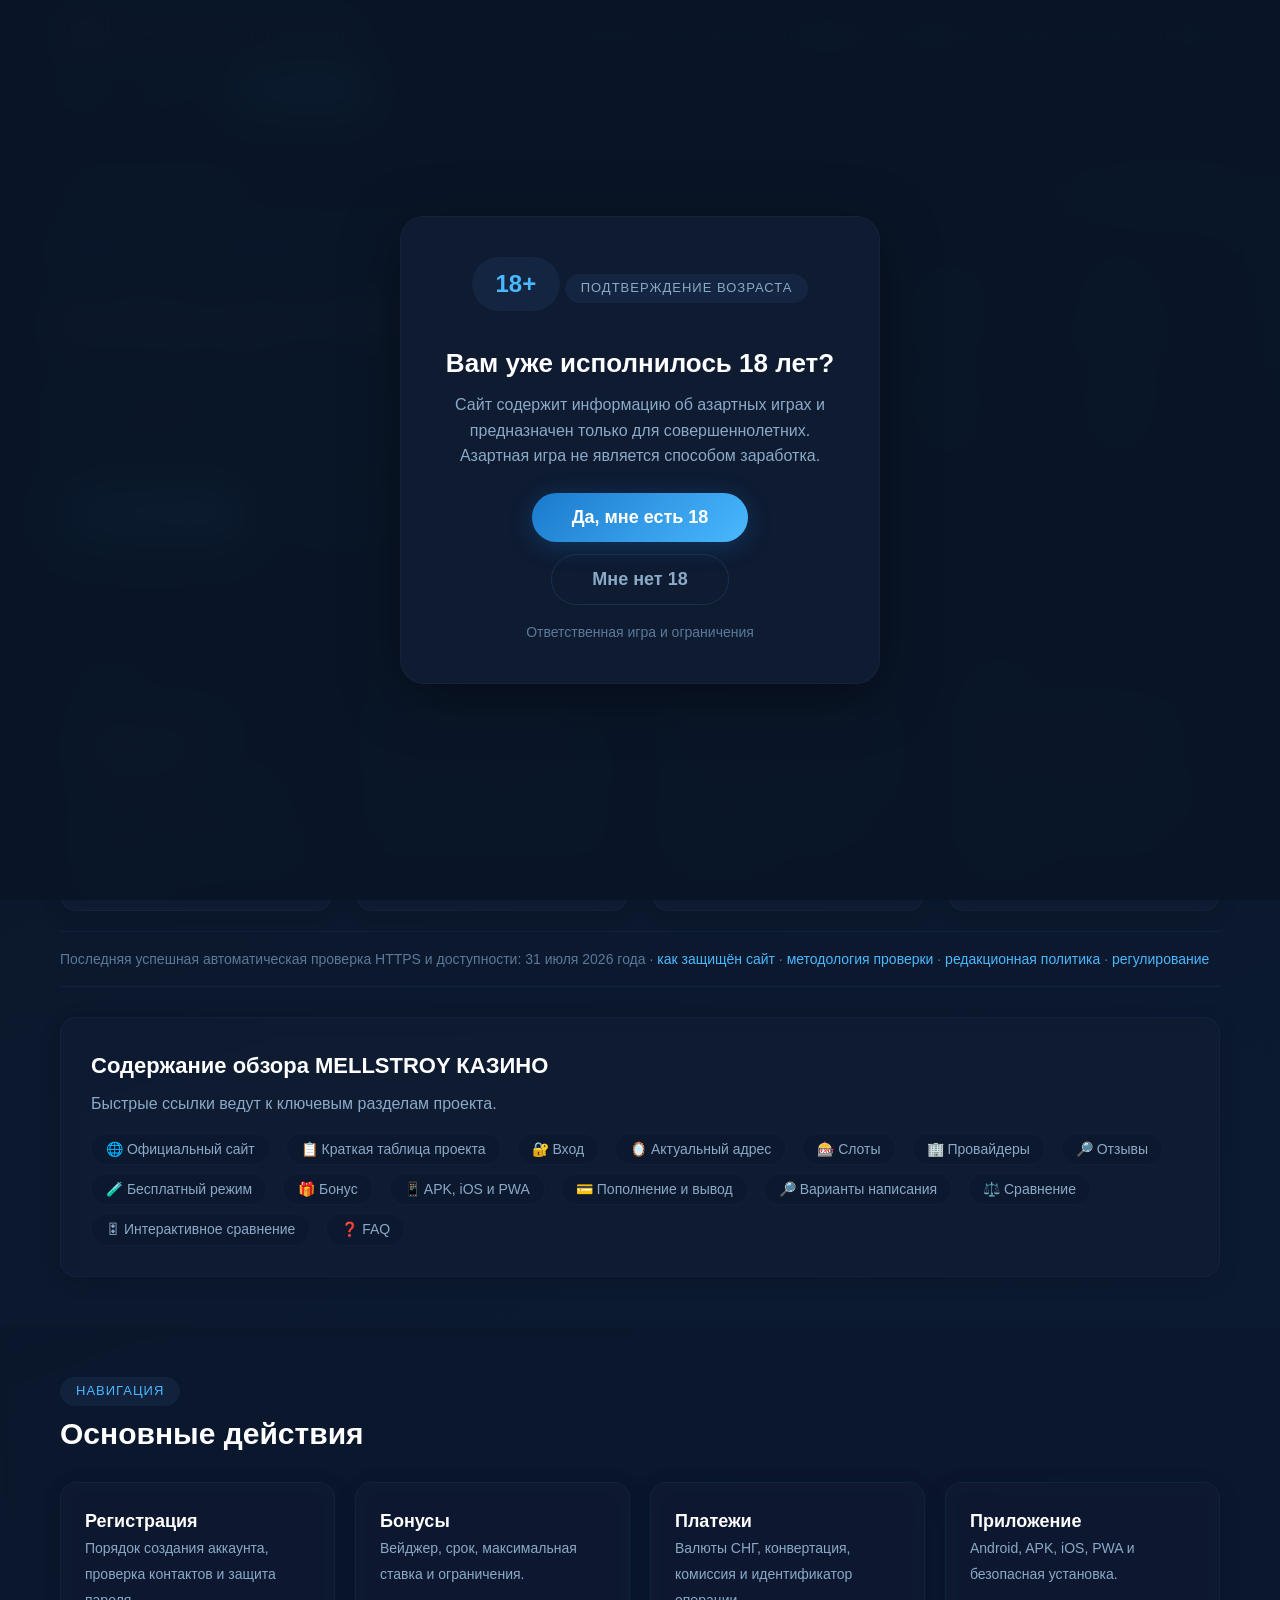
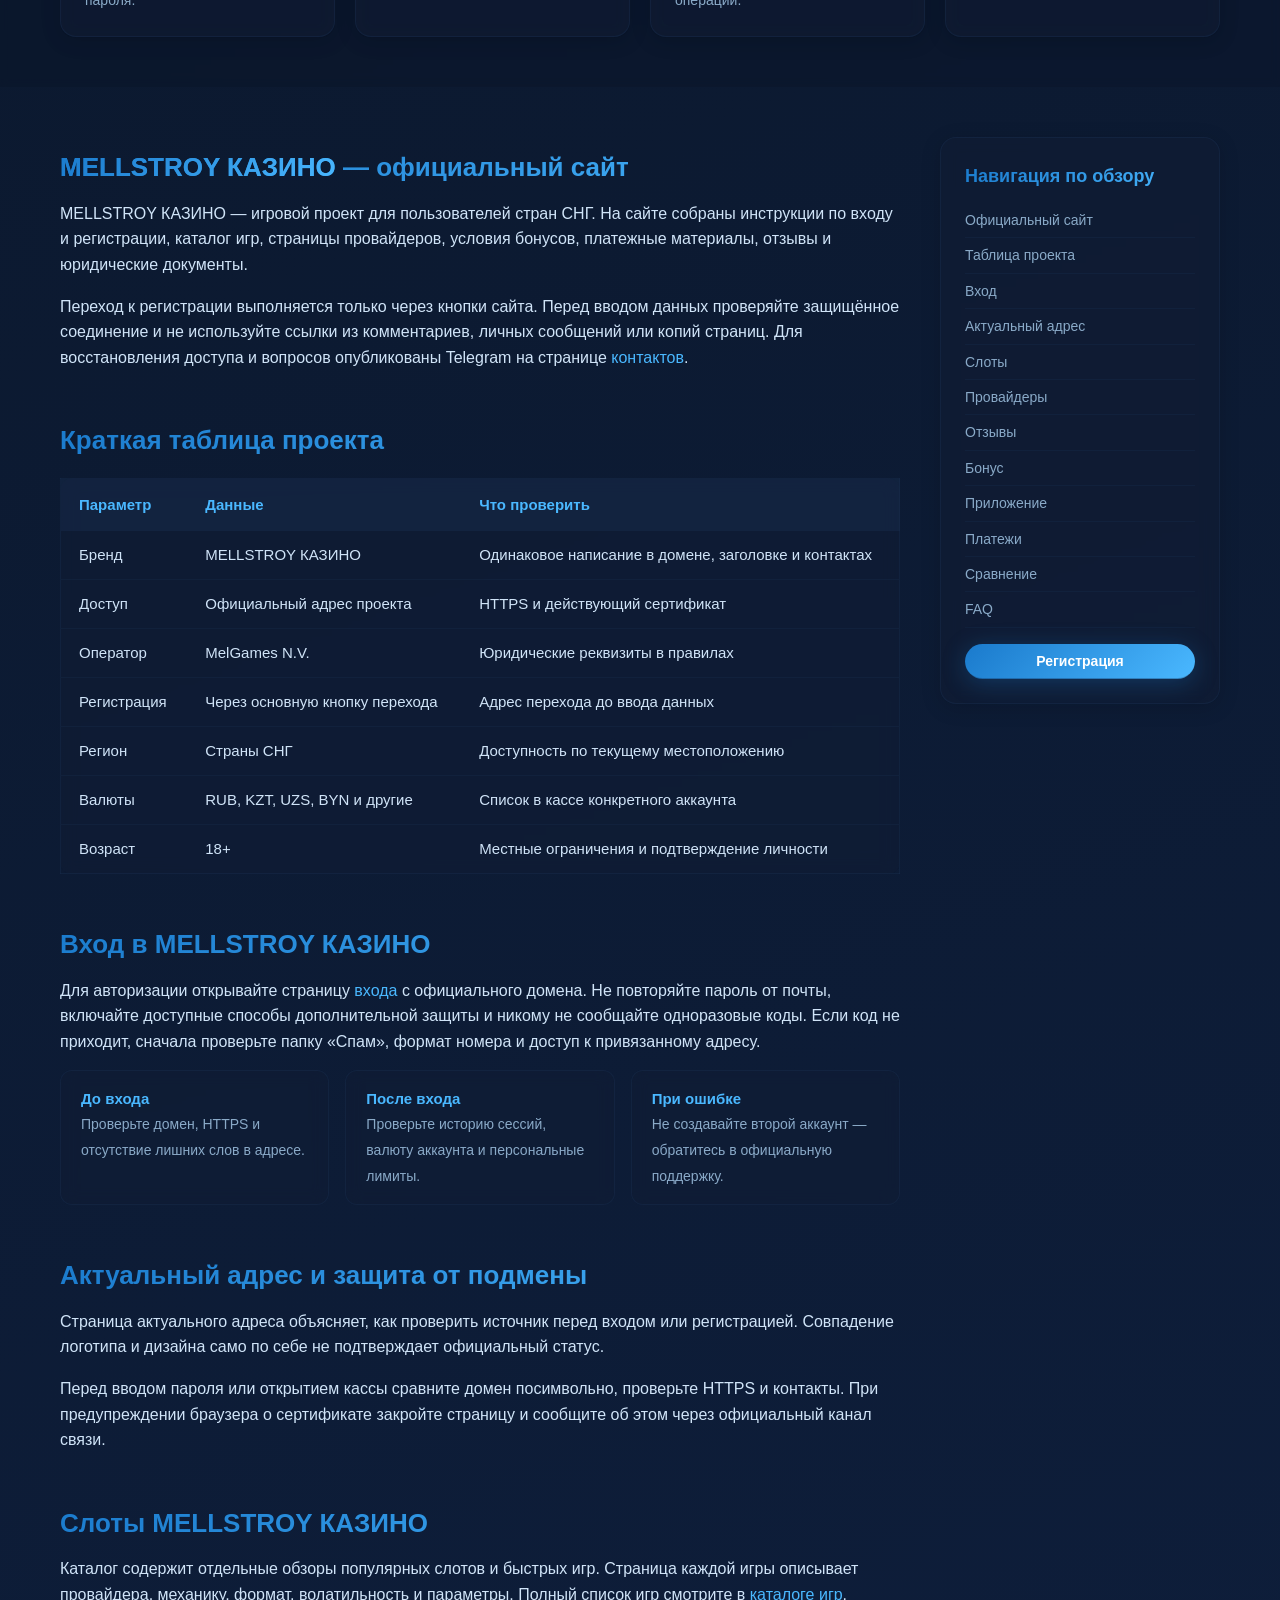
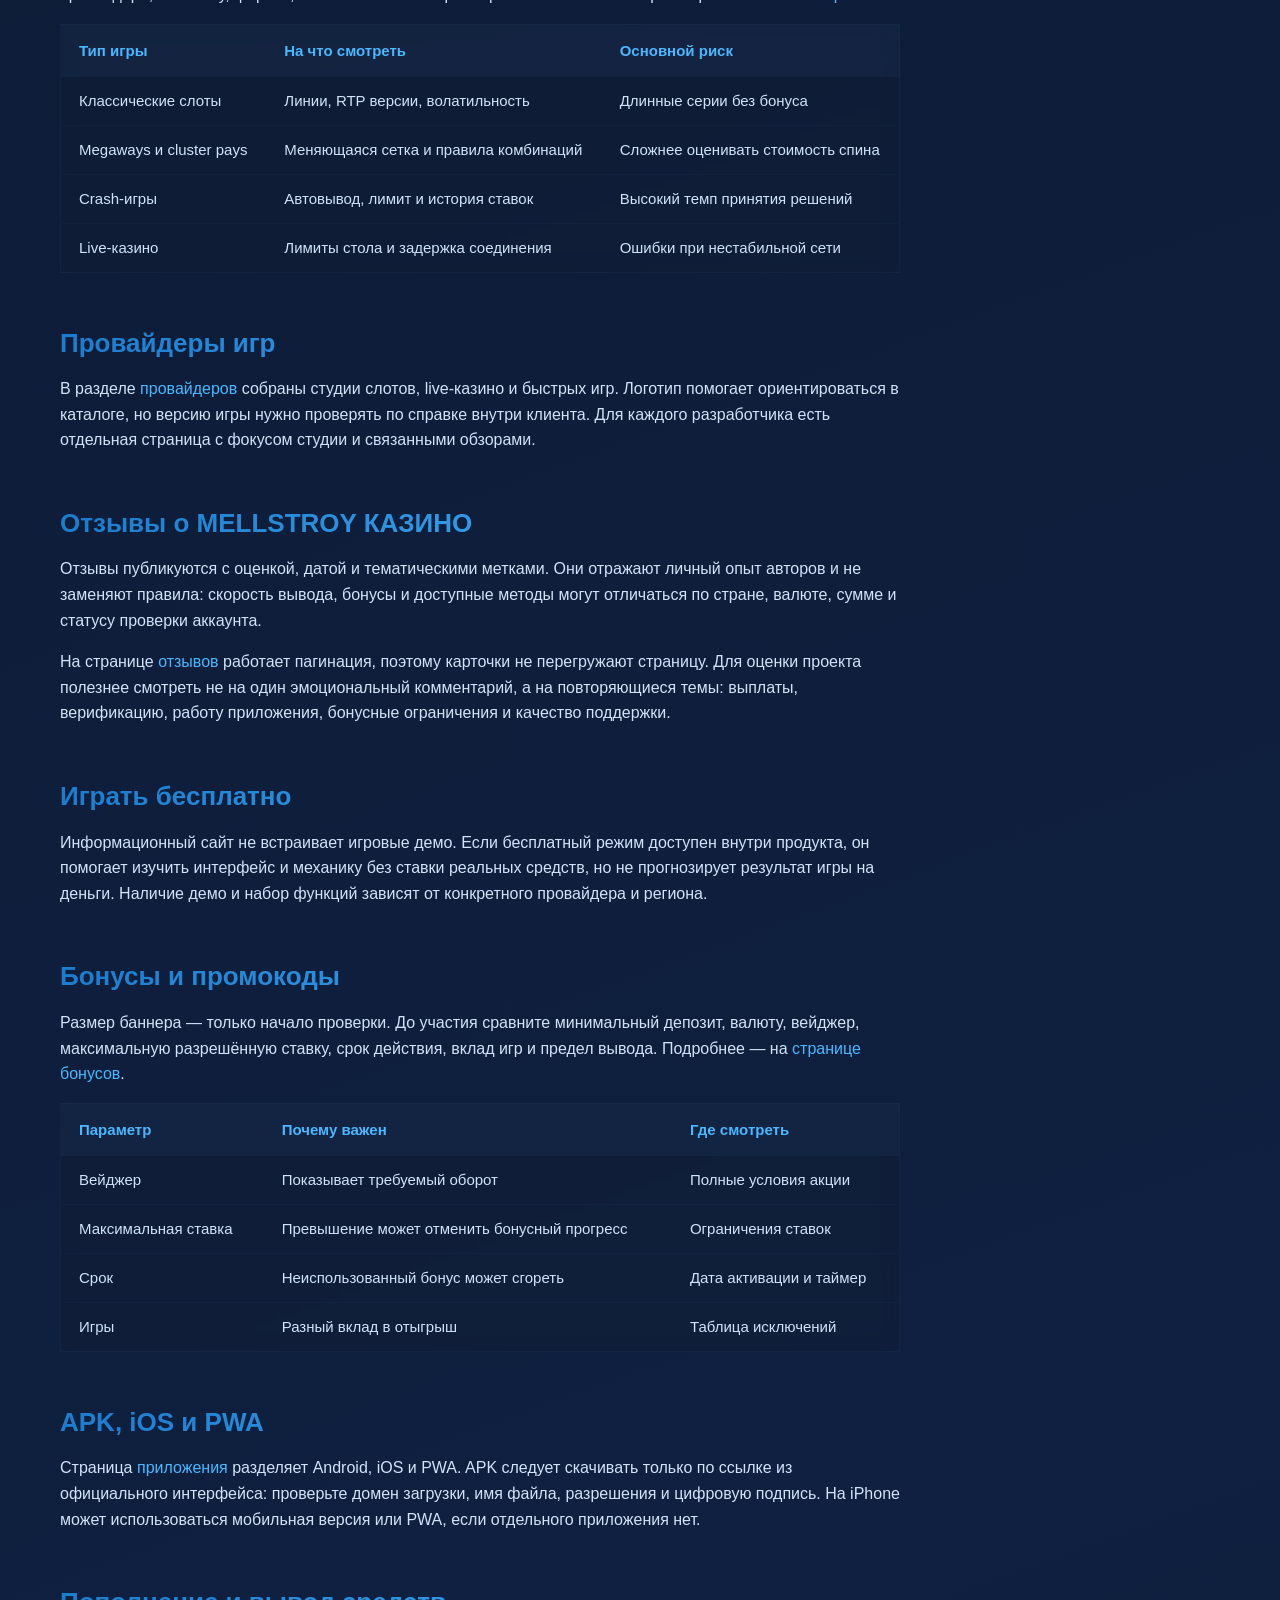
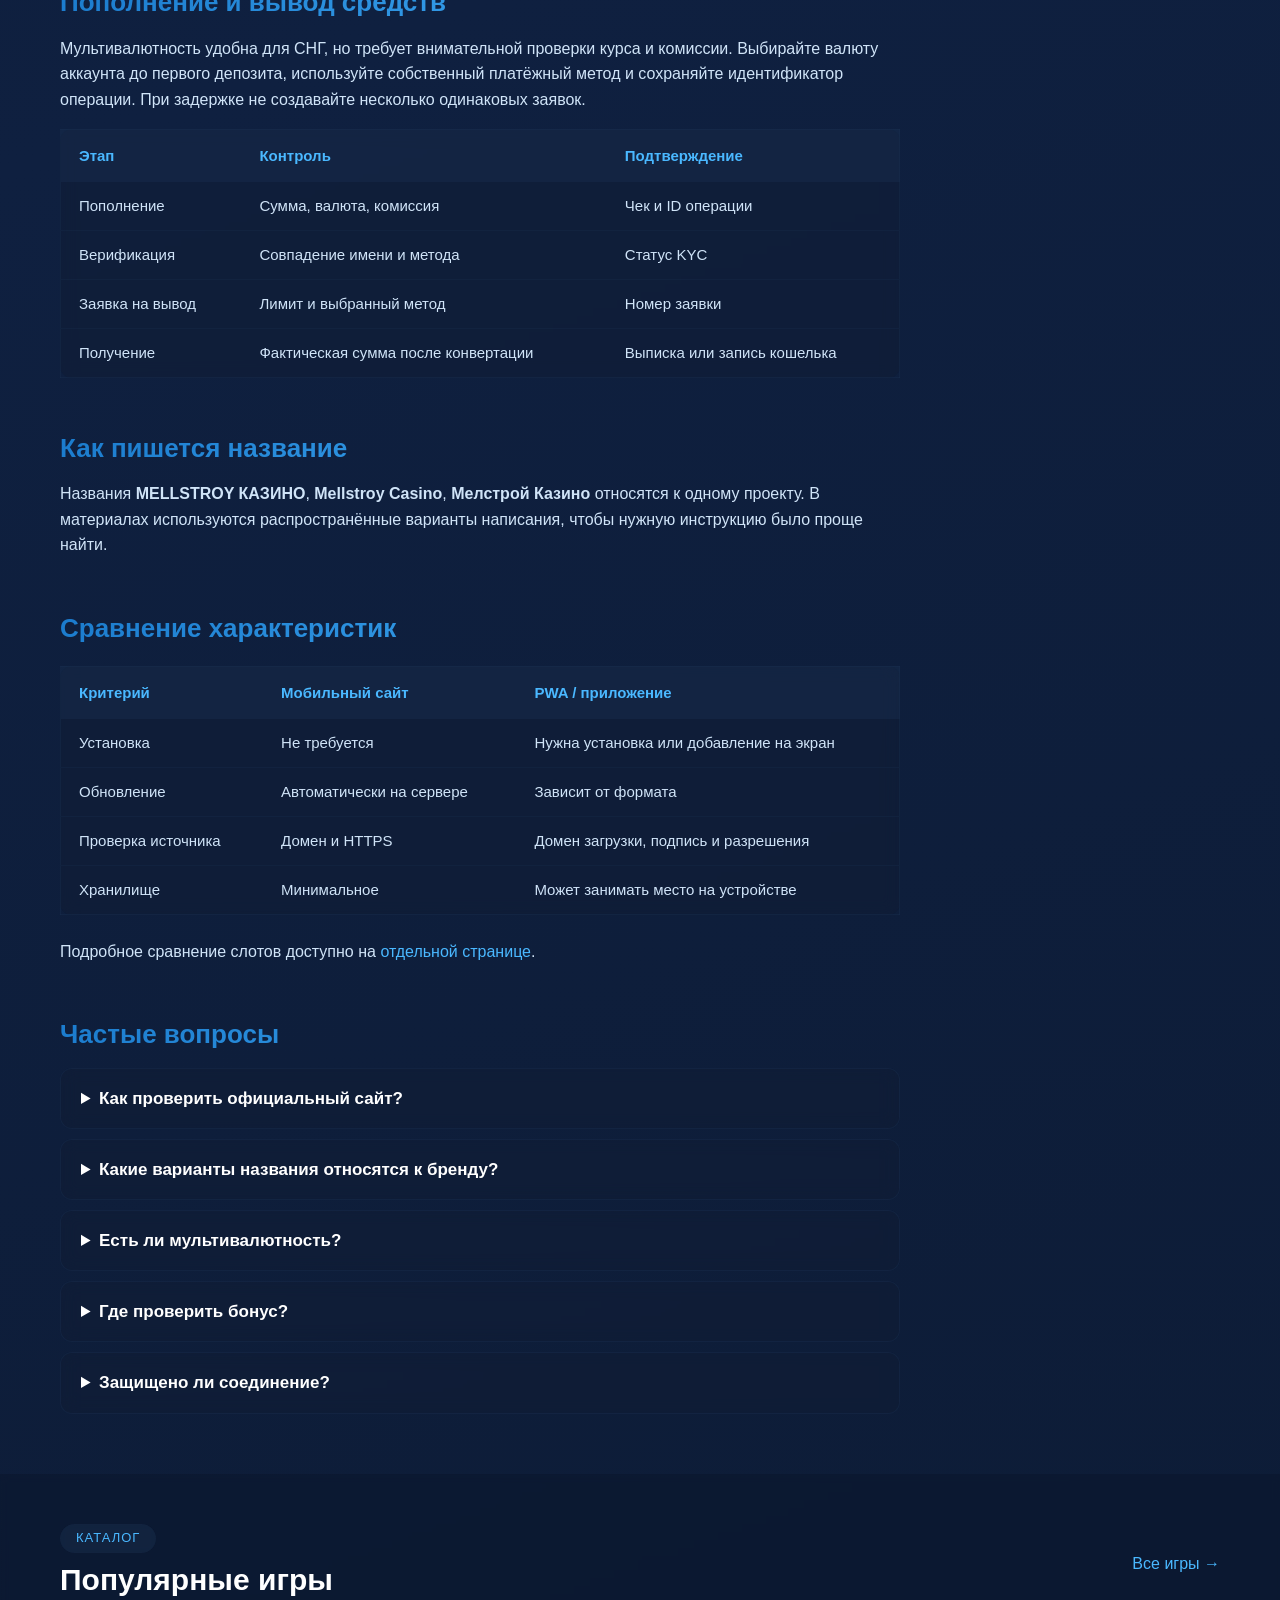
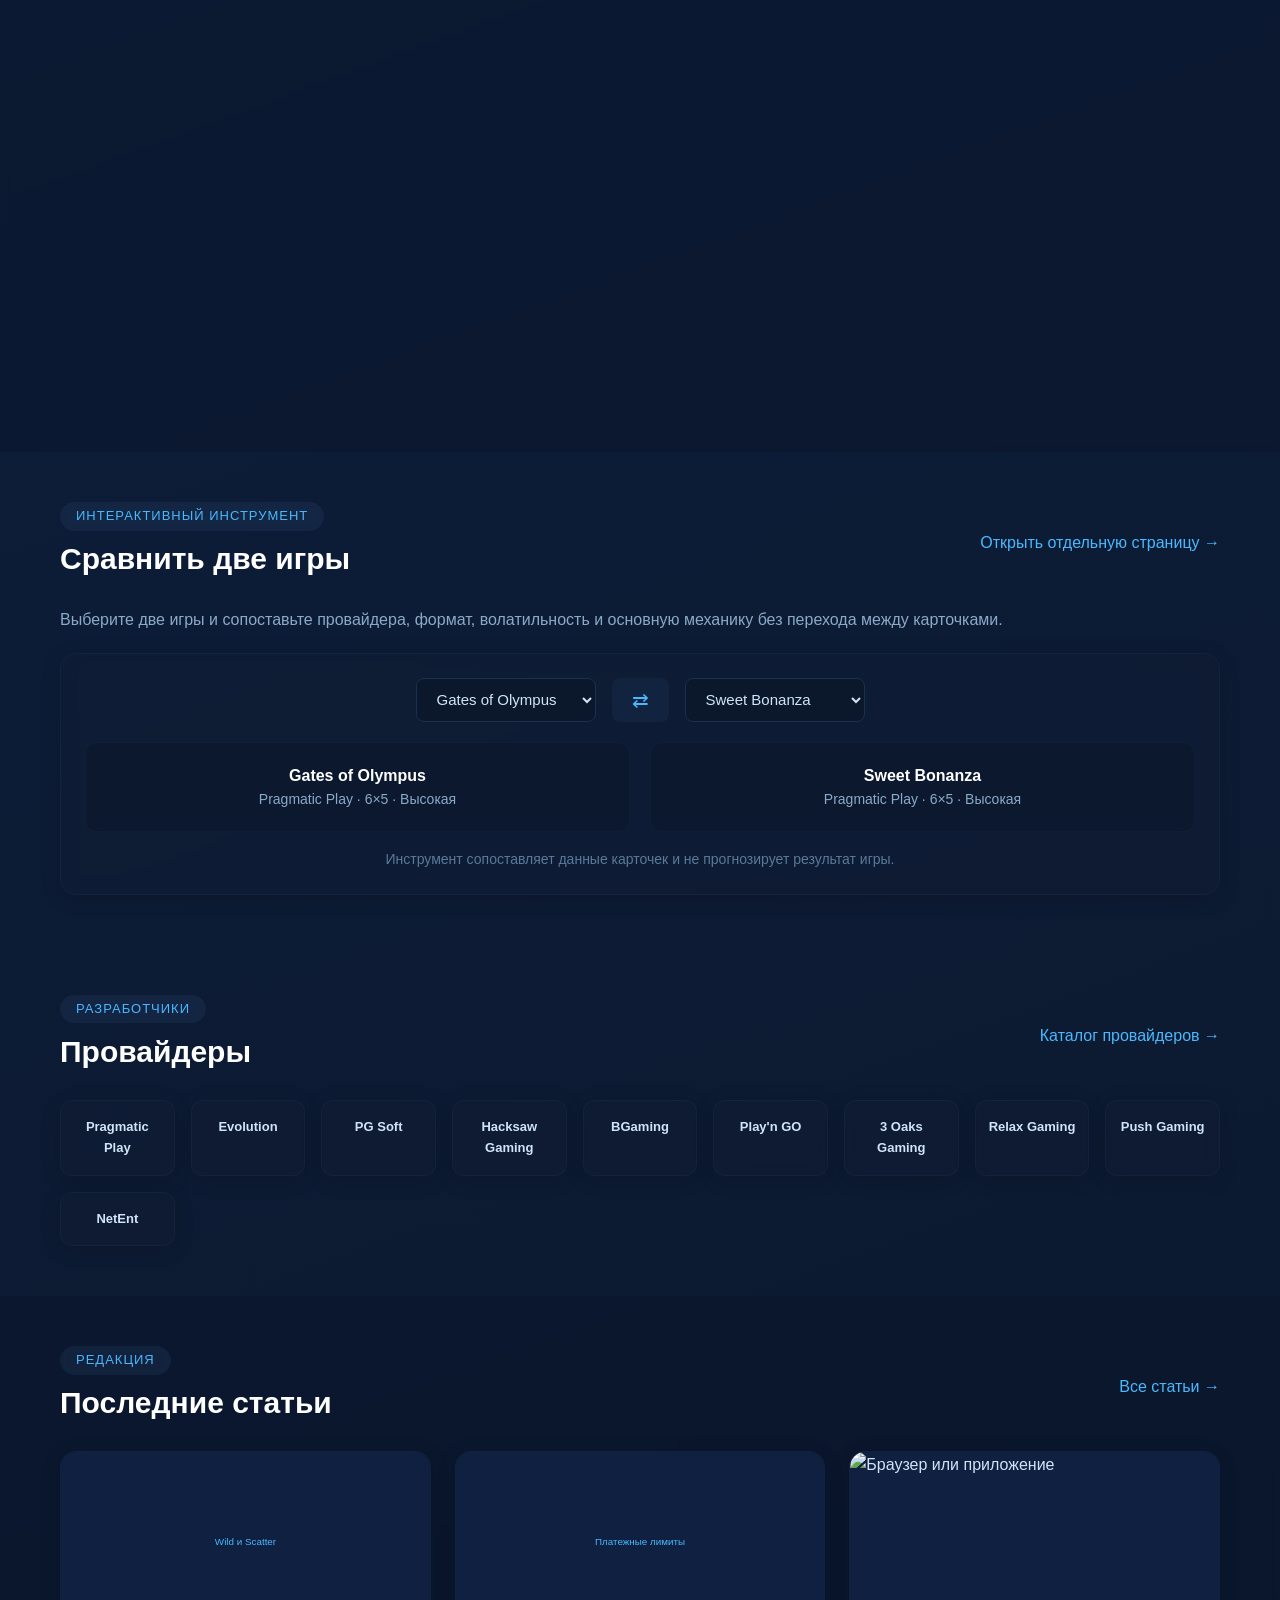
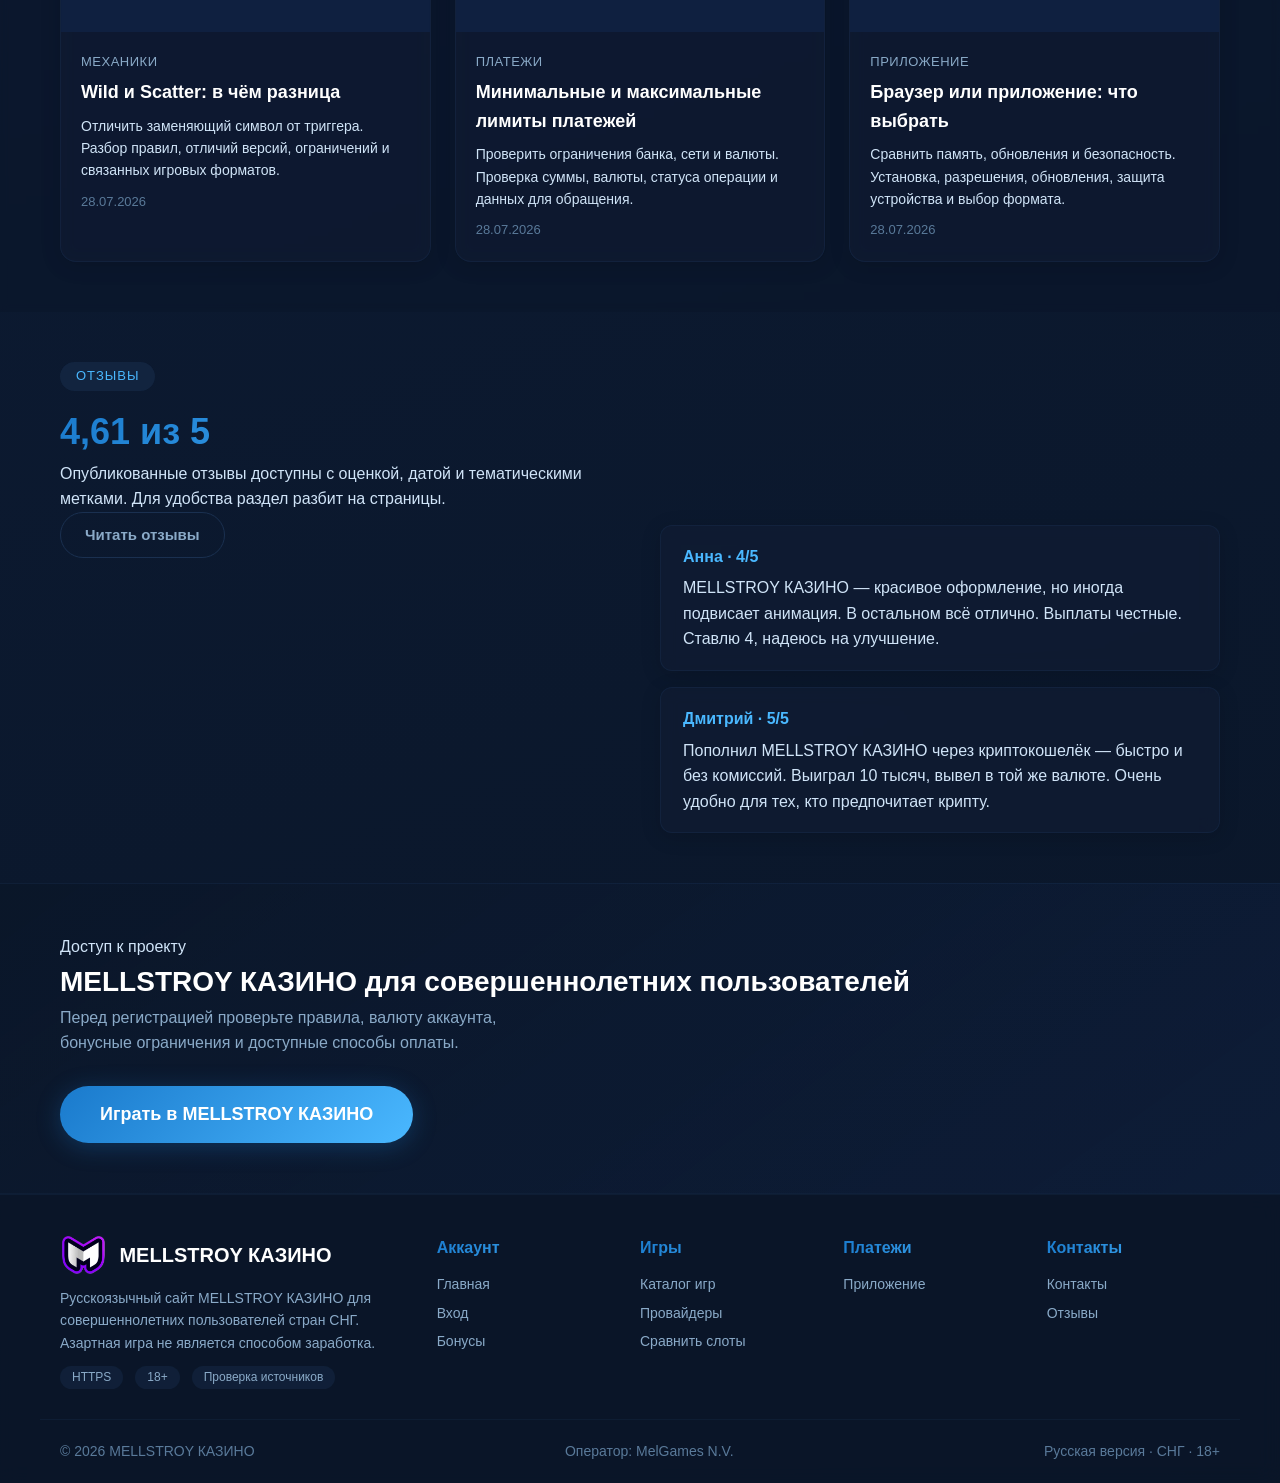
==== commit a6c133cd: "Update index.html" ====
--- a/index.html
+++ b/index.html
@@ -3,6 +3,11 @@
 <head>
     <meta charset="utf-8">
     <meta name="viewport" content="width=device-width,initial-scale=1,viewport-fit=cover">
+    
+    <!-- Фавикон -->
+    <link rel="icon" href="favicon.png" type="image/png">
+    <link rel="apple-touch-icon" href="favicon.png">
+    
     <title>MELLSTROY КАЗИНО — официальный сайт для СНГ</title>
     <meta name="description" content="Официальный сайт MELLSTROY КАЗИНО для СНГ: вход, регистрация, бонусы, слоты, провайдеры, приложение, платежи, отзывы и правила.">
     <meta name="theme-color" content="#0a1628">
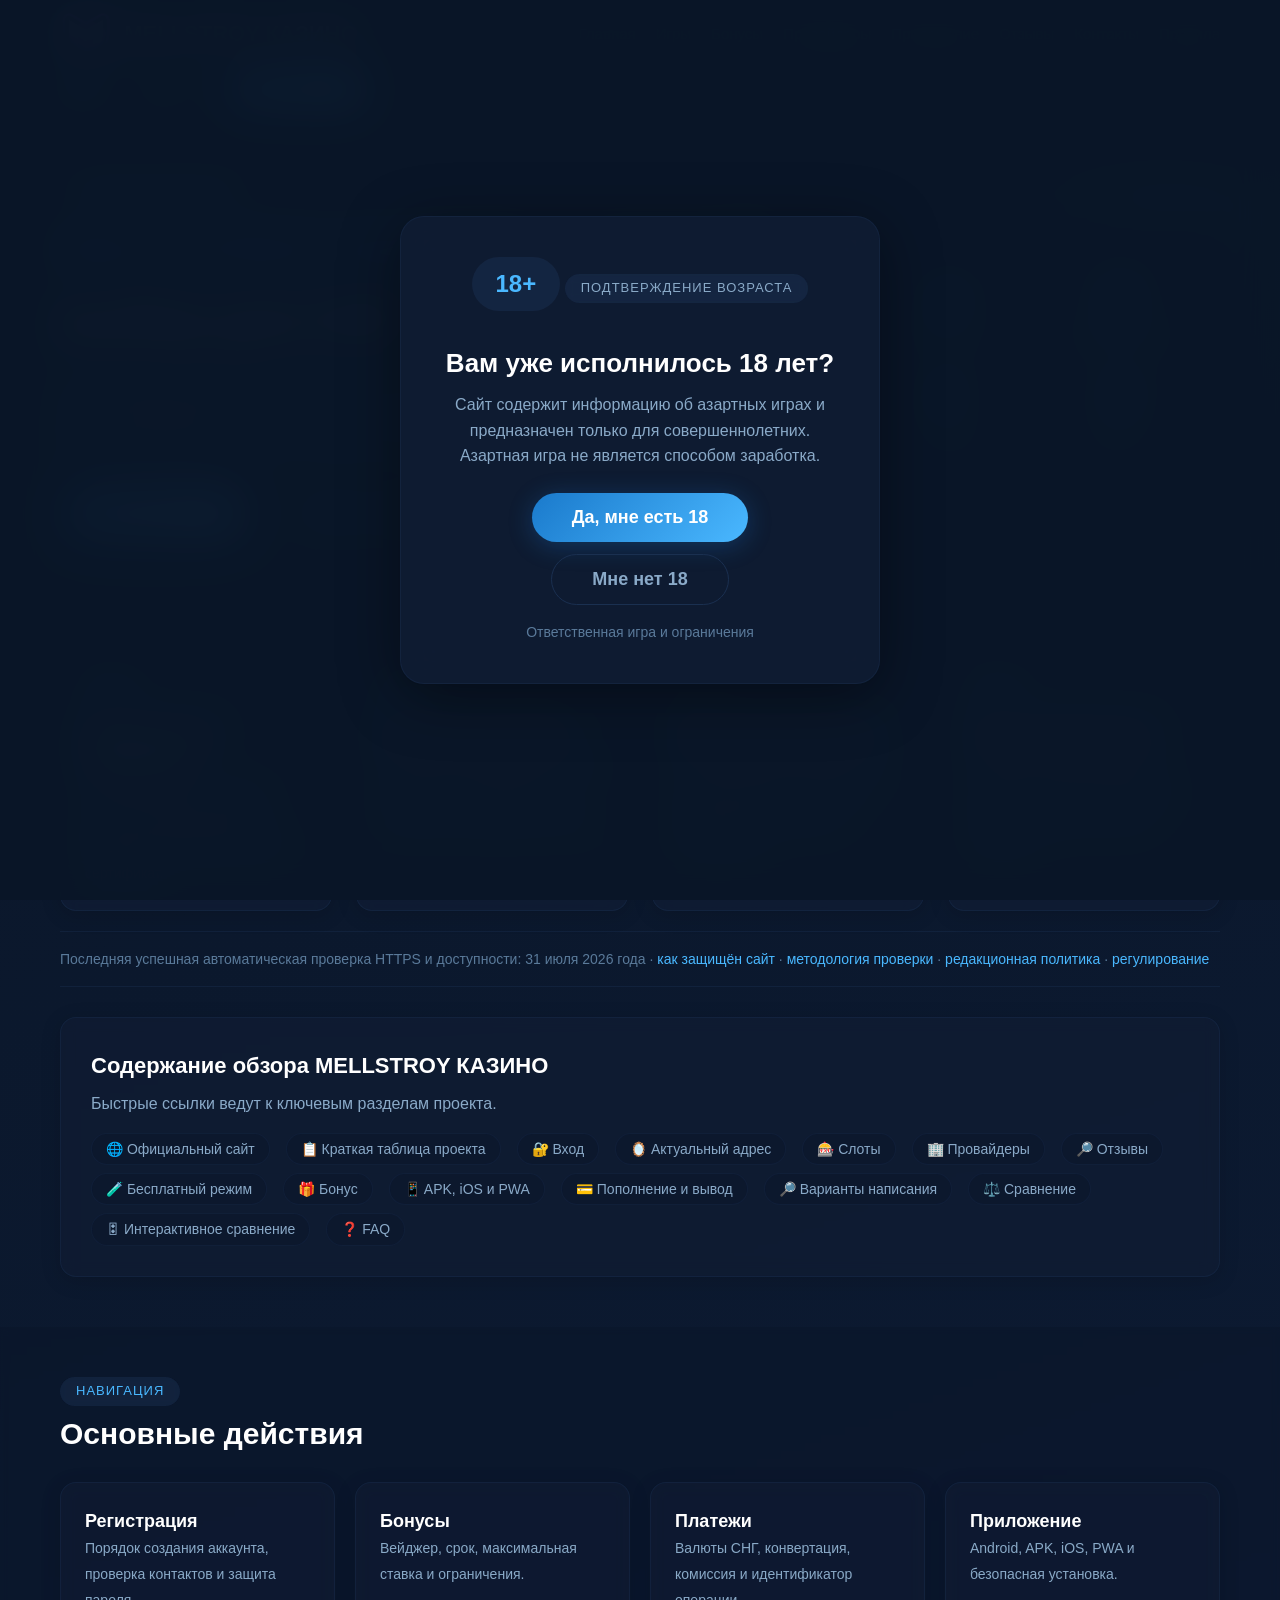
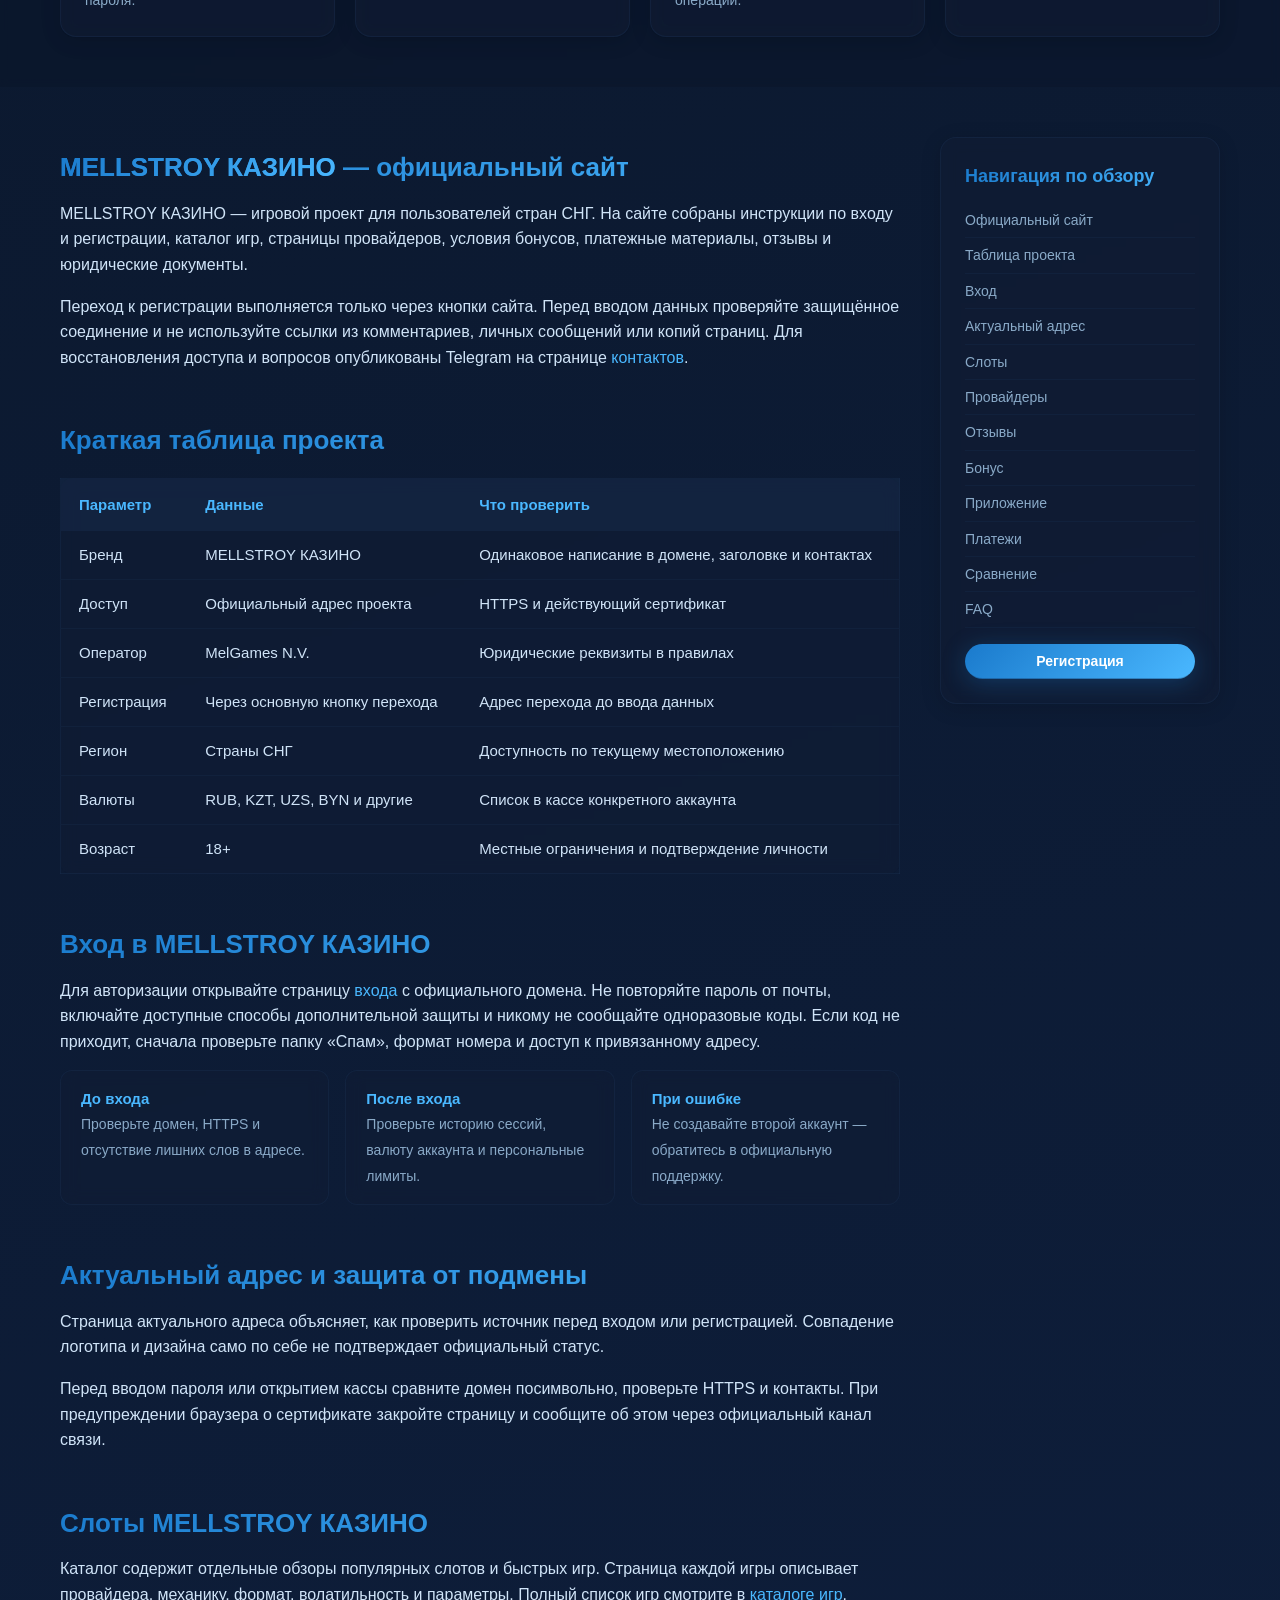
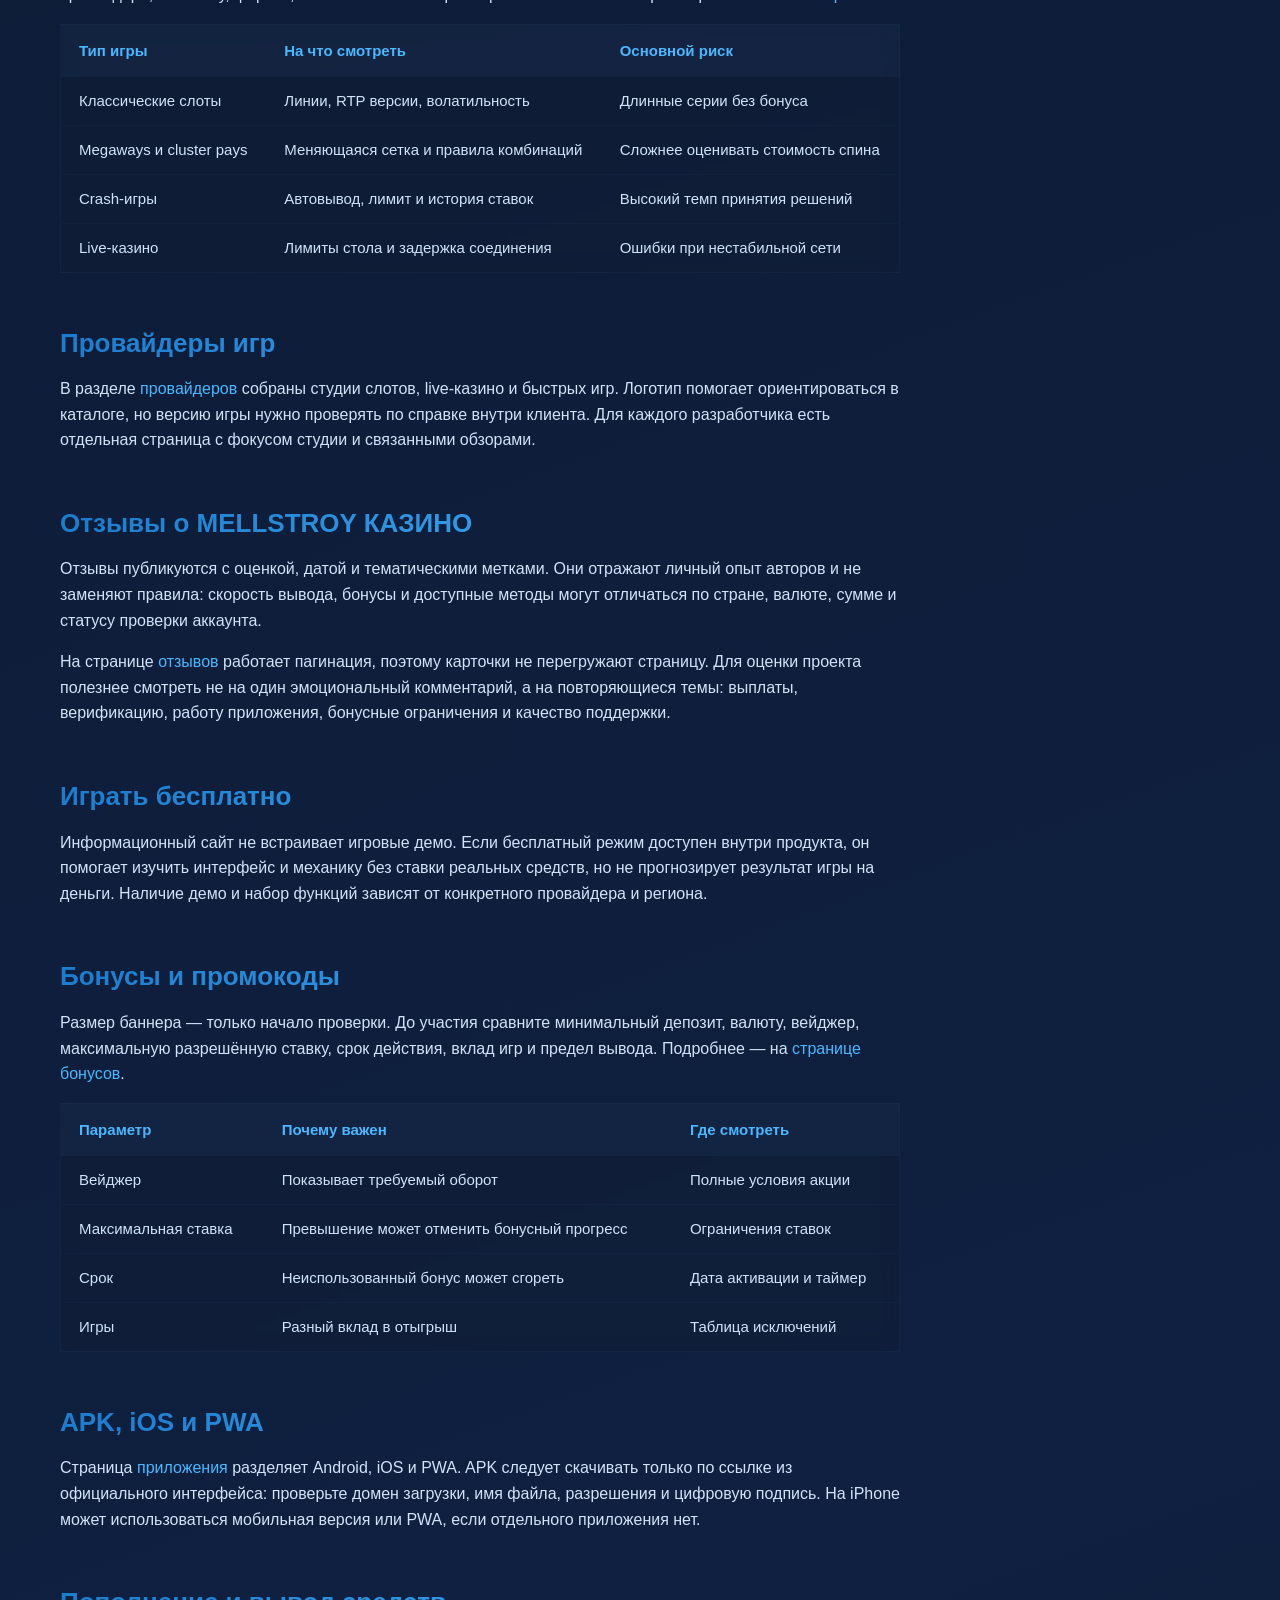
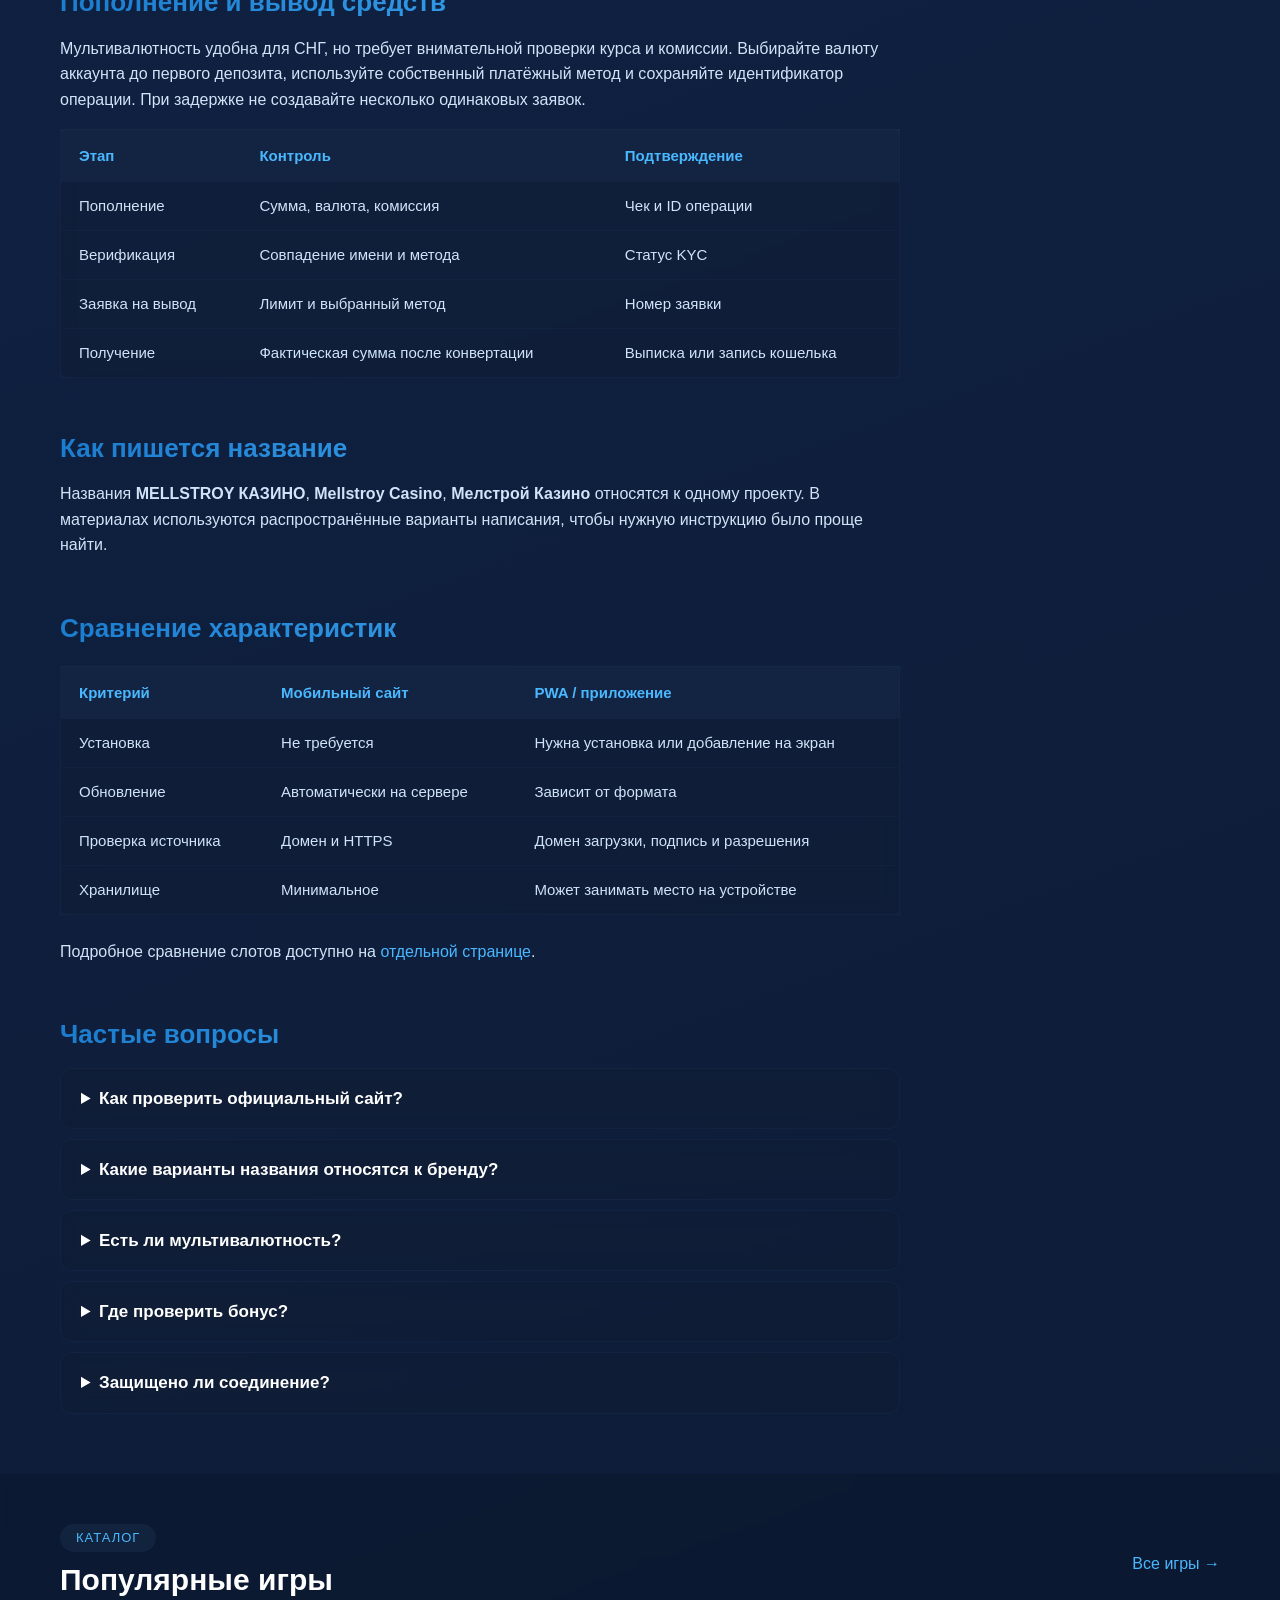
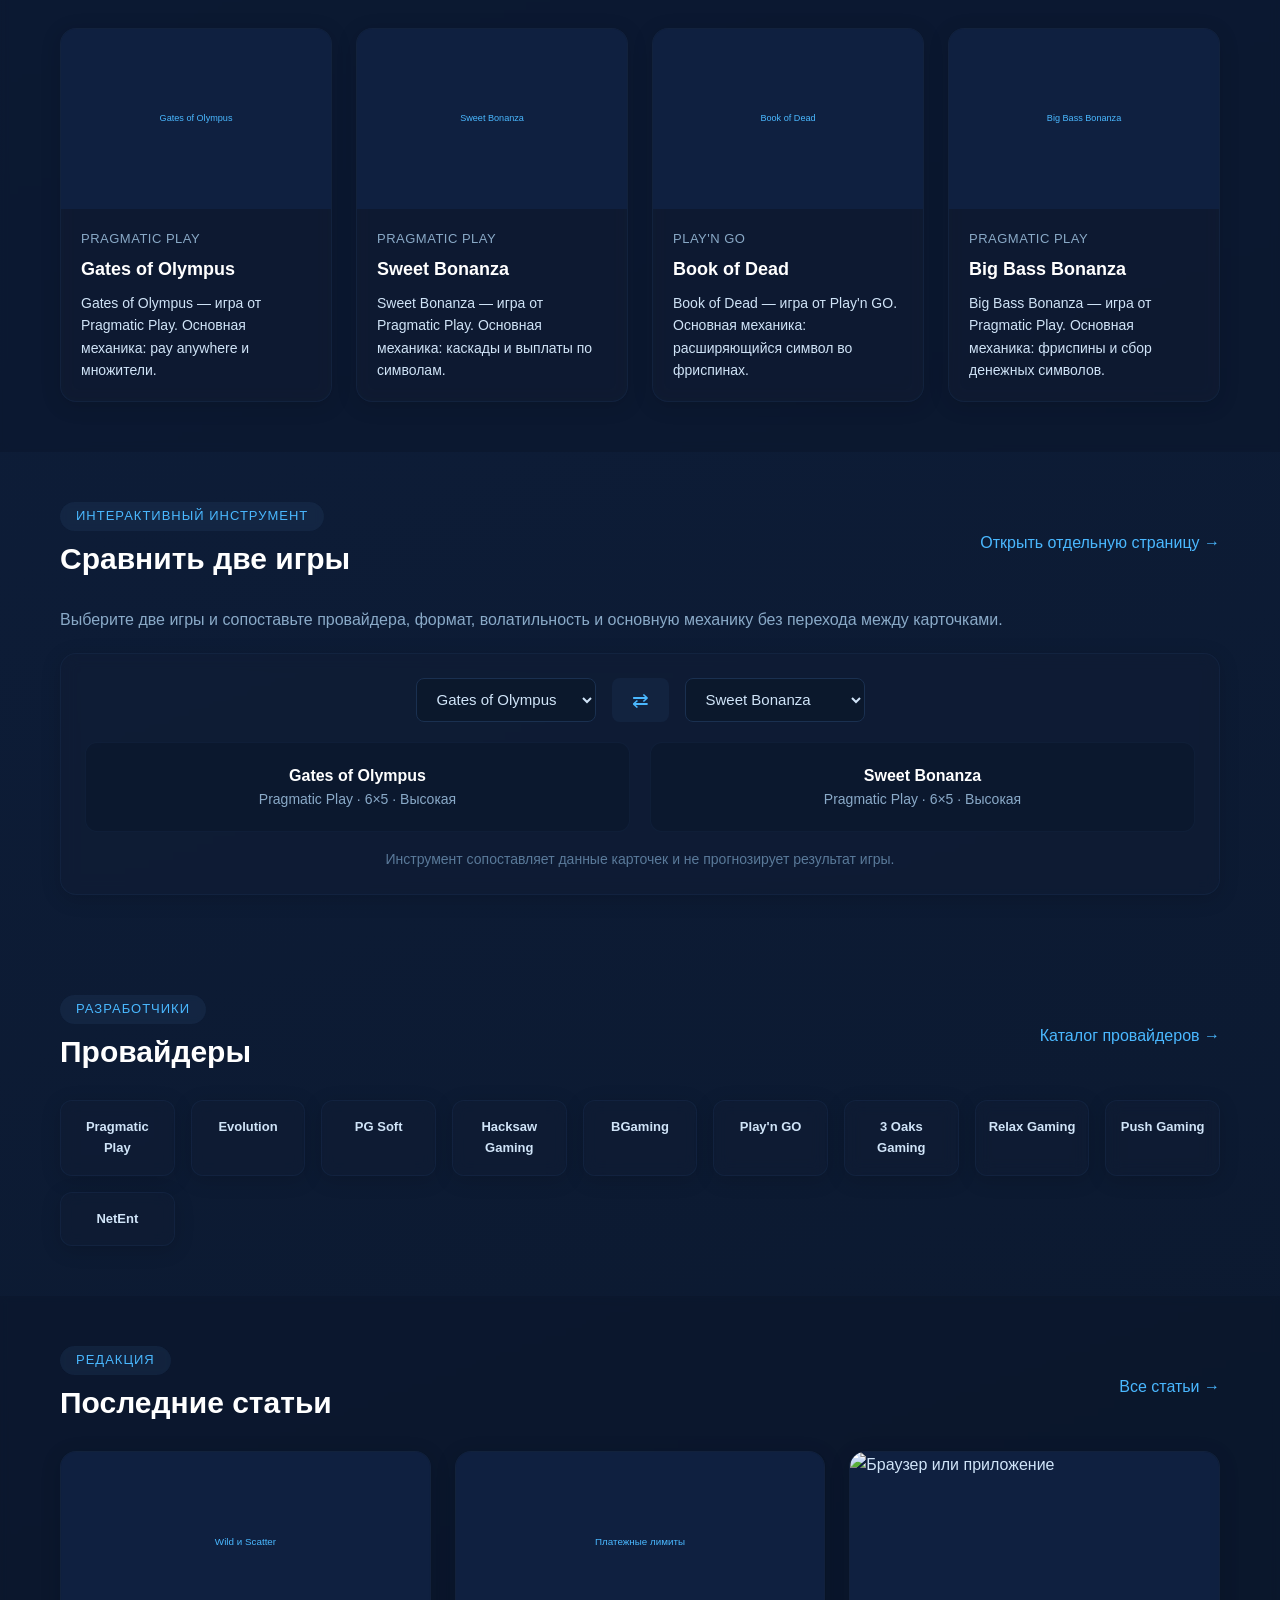
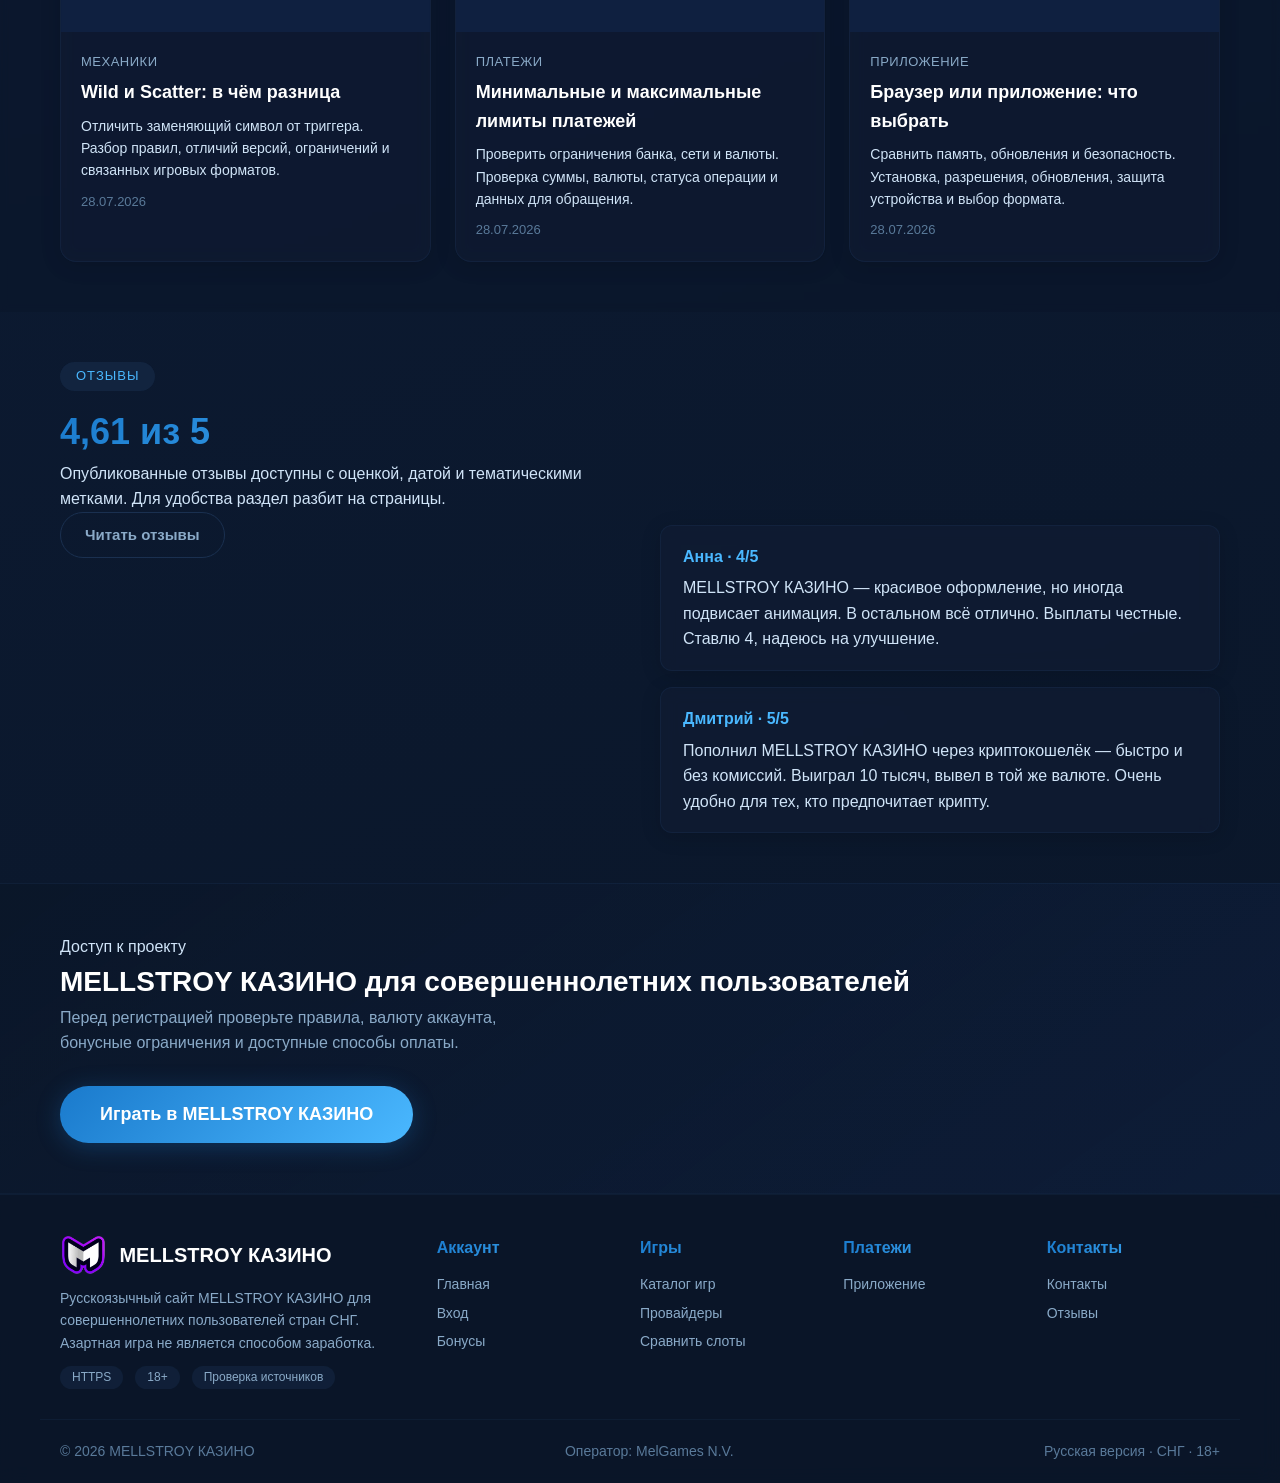
==== commit 98bd2142: "Update index.html" ====
--- a/index.html
+++ b/index.html
@@ -7,7 +7,19 @@
     <!-- Фавикон -->
     <link rel="icon" href="favicon.png" type="image/png">
     <link rel="apple-touch-icon" href="favicon.png">
-    
+    <!-- Yandex.Metrika counter -->
+<script type="text/javascript">
+    (function(m,e,t,r,i,k,a){
+        m[i]=m[i]||function(){(m[i].a=m[i].a||[]).push(arguments)};
+        m[i].l=1*new Date();
+        for (var j = 0; j < document.scripts.length; j++) {if (document.scripts[j].src === r) { return; }}
+        k=e.createElement(t),a=e.getElementsByTagName(t)[0],k.async=1,k.src=r,a.parentNode.insertBefore(k,a)
+    })(window, document,'script','https://mc.yandex.ru/metrika/tag.js?id=111504445', 'ym');
+
+    ym(111504445, 'init', {ssr:true, webvisor:true, clickmap:true, ecommerce:"dataLayer", referrer: document.referrer, url: location.href, accurateTrackBounce:true, trackLinks:true});
+</script>
+<noscript><div><img src="https://mc.yandex.ru/watch/111504445" style="position:absolute; left:-9999px;" alt="" /></div></noscript>
+<!-- /Yandex.Metrika counter -->
     <title>MELLSTROY КАЗИНО — официальный сайт для СНГ</title>
     <meta name="description" content="Официальный сайт MELLSTROY КАЗИНО для СНГ: вход, регистрация, бонусы, слоты, провайдеры, приложение, платежи, отзывы и правила.">
     <meta name="theme-color" content="#0a1628">
